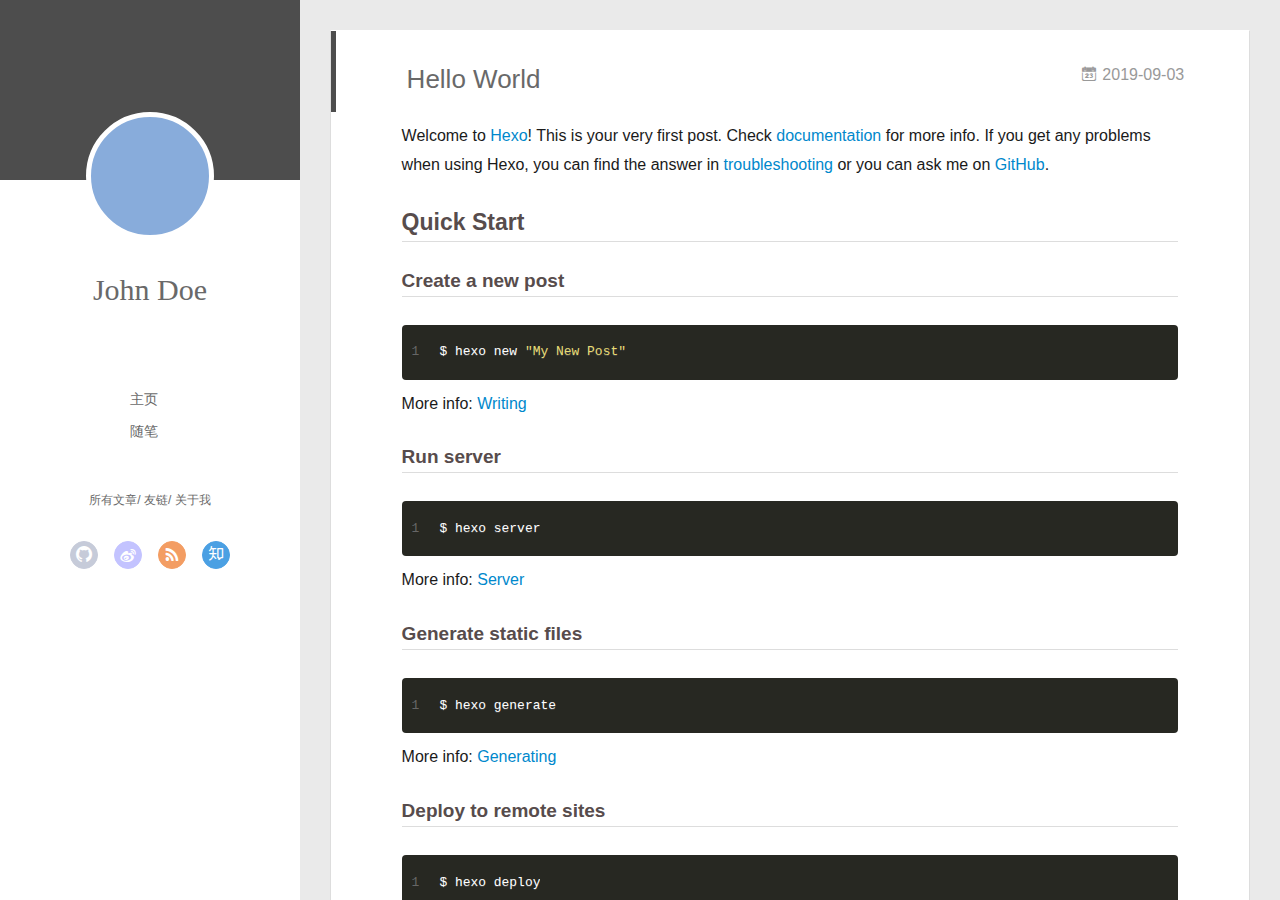
==== index.html @ 41719c3a "Site updated: 2019-09-03 22:20:01" ====
<!DOCTYPE html>
<html>
<head><meta name="generator" content="Hexo 3.9.0">
  <meta charset="utf-8">
  
  <meta name="renderer" content="webkit">
  <meta http-equiv="X-UA-Compatible" content="IE=edge">
  <link rel="dns-prefetch" href="http://yoursite.com">
  <title>Hexo</title>
  <meta name="viewport" content="width=device-width, initial-scale=1, maximum-scale=1">
  <meta property="og:type" content="website">
<meta property="og:title" content="Hexo">
<meta property="og:url" content="http://yoursite.com/index.html">
<meta property="og:site_name" content="Hexo">
<meta property="og:locale" content="en">
<meta name="twitter:card" content="summary">
<meta name="twitter:title" content="Hexo">
  
    <link rel="alternative" href="/atom.xml" title="Hexo" type="application/atom+xml">
  
  
    <link rel="icon" href="/favicon.png">
  
  <link rel="stylesheet" type="text/css" href="/./main.0cf68a.css">
  <style type="text/css">
  
    #container.show {
      background: linear-gradient(200deg,#a0cfe4,#e8c37e);
    }
  </style>
  

  

</head>
</html>
<body>
  <div id="container" q-class="show:isCtnShow">
    <canvas id="anm-canvas" class="anm-canvas"></canvas>
    <div class="left-col" q-class="show:isShow">
      
<div class="overlay" style="background: #4d4d4d"></div>
<div class="intrude-less">
	<header id="header" class="inner">
		<a href="/" class="profilepic">
			<img src="" class="js-avatar">
		</a>
		<hgroup>
		  <h1 class="header-author"><a href="/">John Doe</a></h1>
		</hgroup>
		

		<nav class="header-menu">
			<ul>
			
				<li><a href="/">主页</a></li>
	        
				<li><a href="/tags/随笔/">随笔</a></li>
	        
			</ul>
		</nav>
		<nav class="header-smart-menu">
    		
    			
    			<a q-on="click: openSlider(e, 'innerArchive')" href="javascript:void(0)">所有文章</a>
    			
            
    			
    			<a q-on="click: openSlider(e, 'friends')" href="javascript:void(0)">友链</a>
    			
            
    			
    			<a q-on="click: openSlider(e, 'aboutme')" href="javascript:void(0)">关于我</a>
    			
            
		</nav>
		<nav class="header-nav">
			<div class="social">
				
					<a class="github" target="_blank" href="#" title="github"><i class="icon-github"></i></a>
		        
					<a class="weibo" target="_blank" href="#" title="weibo"><i class="icon-weibo"></i></a>
		        
					<a class="rss" target="_blank" href="#" title="rss"><i class="icon-rss"></i></a>
		        
					<a class="zhihu" target="_blank" href="#" title="zhihu"><i class="icon-zhihu"></i></a>
		        
			</div>
		</nav>
	</header>		
</div>

    </div>
    <div class="mid-col" q-class="show:isShow,hide:isShow|isFalse">
      
<nav id="mobile-nav">
  	<div class="overlay js-overlay" style="background: #4d4d4d"></div>
	<div class="btnctn js-mobile-btnctn">
  		<div class="slider-trigger list" q-on="click: openSlider(e)"><i class="icon icon-sort"></i></div>
	</div>
	<div class="intrude-less">
		<header id="header" class="inner">
			<div class="profilepic">
				<img src="" class="js-avatar">
			</div>
			<hgroup>
			  <h1 class="header-author js-header-author">John Doe</h1>
			</hgroup>
			
			
			
				
			
				
			
			
			
			<nav class="header-nav">
				<div class="social">
					
						<a class="github" target="_blank" href="#" title="github"><i class="icon-github"></i></a>
			        
						<a class="weibo" target="_blank" href="#" title="weibo"><i class="icon-weibo"></i></a>
			        
						<a class="rss" target="_blank" href="#" title="rss"><i class="icon-rss"></i></a>
			        
						<a class="zhihu" target="_blank" href="#" title="zhihu"><i class="icon-zhihu"></i></a>
			        
				</div>
			</nav>

			<nav class="header-menu js-header-menu">
				<ul style="width: 50%">
				
				
					<li style="width: 50%"><a href="/">主页</a></li>
		        
					<li style="width: 50%"><a href="/tags/随笔/">随笔</a></li>
		        
				</ul>
			</nav>
		</header>				
	</div>
	<div class="mobile-mask" style="display:none" q-show="isShow"></div>
</nav>

      <div id="wrapper" class="body-wrap">
        <div class="menu-l">
          <div class="canvas-wrap">
            <canvas data-colors="#eaeaea" data-sectionHeight="100" data-contentId="js-content" id="myCanvas1" class="anm-canvas"></canvas>
          </div>
          <div id="js-content" class="content-ll">
            
  
    <article id="post-hello-world" class="article article-type-post  article-index" itemscope itemprop="blogPost">
  <div class="article-inner">
    
      <header class="article-header">
        
  
    <h1 itemprop="name">
      <a class="article-title" href="/2019/09/03/hello-world/">Hello World</a>
    </h1>
  

        
        <a href="/2019/09/03/hello-world/" class="archive-article-date">
  	<time datetime="2019-09-03T13:22:14.539Z" itemprop="datePublished"><i class="icon-calendar icon"></i>2019-09-03</time>
</a>
        
      </header>
    
    <div class="article-entry" itemprop="articleBody">
      
        <p>Welcome to <a href="https://hexo.io/" target="_blank" rel="noopener">Hexo</a>! This is your very first post. Check <a href="https://hexo.io/docs/" target="_blank" rel="noopener">documentation</a> for more info. If you get any problems when using Hexo, you can find the answer in <a href="https://hexo.io/docs/troubleshooting.html" target="_blank" rel="noopener">troubleshooting</a> or you can ask me on <a href="https://github.com/hexojs/hexo/issues" target="_blank" rel="noopener">GitHub</a>.</p>
<h2 id="Quick-Start"><a href="#Quick-Start" class="headerlink" title="Quick Start"></a>Quick Start</h2><h3 id="Create-a-new-post"><a href="#Create-a-new-post" class="headerlink" title="Create a new post"></a>Create a new post</h3><figure class="highlight bash"><table><tr><td class="gutter"><pre><span class="line">1</span><br></pre></td><td class="code"><pre><span class="line">$ hexo new <span class="string">"My New Post"</span></span><br></pre></td></tr></table></figure>

<p>More info: <a href="https://hexo.io/docs/writing.html" target="_blank" rel="noopener">Writing</a></p>
<h3 id="Run-server"><a href="#Run-server" class="headerlink" title="Run server"></a>Run server</h3><figure class="highlight bash"><table><tr><td class="gutter"><pre><span class="line">1</span><br></pre></td><td class="code"><pre><span class="line">$ hexo server</span><br></pre></td></tr></table></figure>

<p>More info: <a href="https://hexo.io/docs/server.html" target="_blank" rel="noopener">Server</a></p>
<h3 id="Generate-static-files"><a href="#Generate-static-files" class="headerlink" title="Generate static files"></a>Generate static files</h3><figure class="highlight bash"><table><tr><td class="gutter"><pre><span class="line">1</span><br></pre></td><td class="code"><pre><span class="line">$ hexo generate</span><br></pre></td></tr></table></figure>

<p>More info: <a href="https://hexo.io/docs/generating.html" target="_blank" rel="noopener">Generating</a></p>
<h3 id="Deploy-to-remote-sites"><a href="#Deploy-to-remote-sites" class="headerlink" title="Deploy to remote sites"></a>Deploy to remote sites</h3><figure class="highlight bash"><table><tr><td class="gutter"><pre><span class="line">1</span><br></pre></td><td class="code"><pre><span class="line">$ hexo deploy</span><br></pre></td></tr></table></figure>

<p>More info: <a href="https://hexo.io/docs/deployment.html" target="_blank" rel="noopener">Deployment</a></p>

      

      
    </div>
    <div class="article-info article-info-index">
      
      
      

      
        <p class="article-more-link">
          <a class="article-more-a" href="/2019/09/03/hello-world/">展开全文 >></a>
        </p>
      

      
      <div class="clearfix"></div>
    </div>
  </div>
</article>

<aside class="wrap-side-operation">
    <div class="mod-side-operation">
        
        <div class="jump-container" id="js-jump-container" style="display:none;">
            <a href="javascript:void(0)" class="mod-side-operation__jump-to-top">
                <i class="icon-font icon-back"></i>
            </a>
            <div id="js-jump-plan-container" class="jump-plan-container" style="top: -11px;">
                <i class="icon-font icon-plane jump-plane"></i>
            </div>
        </div>
        
        
    </div>
</aside>




  
  


          </div>
        </div>
      </div>
      <footer id="footer">
  <div class="outer">
    <div id="footer-info">
    	<div class="footer-left">
    		&copy; 2019 John Doe
    	</div>
      	<div class="footer-right">
      		<a href="http://hexo.io/" target="_blank">Hexo</a>  Theme <a href="https://github.com/litten/hexo-theme-yilia" target="_blank">Yilia</a> by Litten
      	</div>
    </div>
  </div>
</footer>
    </div>
    <script>
	var yiliaConfig = {
		mathjax: false,
		isHome: true,
		isPost: false,
		isArchive: false,
		isTag: false,
		isCategory: false,
		open_in_new: false,
		toc_hide_index: true,
		root: "/",
		innerArchive: true,
		showTags: false
	}
</script>

<script>!function(t){function n(e){if(r[e])return r[e].exports;var i=r[e]={exports:{},id:e,loaded:!1};return t[e].call(i.exports,i,i.exports,n),i.loaded=!0,i.exports}var r={};n.m=t,n.c=r,n.p="./",n(0)}([function(t,n,r){r(195),t.exports=r(191)},function(t,n,r){var e=r(3),i=r(52),o=r(27),u=r(28),c=r(53),f="prototype",a=function(t,n,r){var s,l,h,v,p=t&a.F,d=t&a.G,y=t&a.S,g=t&a.P,b=t&a.B,m=d?e:y?e[n]||(e[n]={}):(e[n]||{})[f],x=d?i:i[n]||(i[n]={}),w=x[f]||(x[f]={});d&&(r=n);for(s in r)l=!p&&m&&void 0!==m[s],h=(l?m:r)[s],v=b&&l?c(h,e):g&&"function"==typeof h?c(Function.call,h):h,m&&u(m,s,h,t&a.U),x[s]!=h&&o(x,s,v),g&&w[s]!=h&&(w[s]=h)};e.core=i,a.F=1,a.G=2,a.S=4,a.P=8,a.B=16,a.W=32,a.U=64,a.R=128,t.exports=a},function(t,n,r){var e=r(6);t.exports=function(t){if(!e(t))throw TypeError(t+" is not an object!");return t}},function(t,n){var r=t.exports="undefined"!=typeof window&&window.Math==Math?window:"undefined"!=typeof self&&self.Math==Math?self:Function("return this")();"number"==typeof __g&&(__g=r)},function(t,n){t.exports=function(t){try{return!!t()}catch(t){return!0}}},function(t,n){var r=t.exports="undefined"!=typeof window&&window.Math==Math?window:"undefined"!=typeof self&&self.Math==Math?self:Function("return this")();"number"==typeof __g&&(__g=r)},function(t,n){t.exports=function(t){return"object"==typeof t?null!==t:"function"==typeof t}},function(t,n,r){var e=r(126)("wks"),i=r(76),o=r(3).Symbol,u="function"==typeof o;(t.exports=function(t){return e[t]||(e[t]=u&&o[t]||(u?o:i)("Symbol."+t))}).store=e},function(t,n){var r={}.hasOwnProperty;t.exports=function(t,n){return r.call(t,n)}},function(t,n,r){var e=r(94),i=r(33);t.exports=function(t){return e(i(t))}},function(t,n,r){t.exports=!r(4)(function(){return 7!=Object.defineProperty({},"a",{get:function(){return 7}}).a})},function(t,n,r){var e=r(2),i=r(167),o=r(50),u=Object.defineProperty;n.f=r(10)?Object.defineProperty:function(t,n,r){if(e(t),n=o(n,!0),e(r),i)try{return u(t,n,r)}catch(t){}if("get"in r||"set"in r)throw TypeError("Accessors not supported!");return"value"in r&&(t[n]=r.value),t}},function(t,n,r){t.exports=!r(18)(function(){return 7!=Object.defineProperty({},"a",{get:function(){return 7}}).a})},function(t,n,r){var e=r(14),i=r(22);t.exports=r(12)?function(t,n,r){return e.f(t,n,i(1,r))}:function(t,n,r){return t[n]=r,t}},function(t,n,r){var e=r(20),i=r(58),o=r(42),u=Object.defineProperty;n.f=r(12)?Object.defineProperty:function(t,n,r){if(e(t),n=o(n,!0),e(r),i)try{return u(t,n,r)}catch(t){}if("get"in r||"set"in r)throw TypeError("Accessors not supported!");return"value"in r&&(t[n]=r.value),t}},function(t,n,r){var e=r(40)("wks"),i=r(23),o=r(5).Symbol,u="function"==typeof o;(t.exports=function(t){return e[t]||(e[t]=u&&o[t]||(u?o:i)("Symbol."+t))}).store=e},function(t,n,r){var e=r(67),i=Math.min;t.exports=function(t){return t>0?i(e(t),9007199254740991):0}},function(t,n,r){var e=r(46);t.exports=function(t){return Object(e(t))}},function(t,n){t.exports=function(t){try{return!!t()}catch(t){return!0}}},function(t,n,r){var e=r(63),i=r(34);t.exports=Object.keys||function(t){return e(t,i)}},function(t,n,r){var e=r(21);t.exports=function(t){if(!e(t))throw TypeError(t+" is not an object!");return t}},function(t,n){t.exports=function(t){return"object"==typeof t?null!==t:"function"==typeof t}},function(t,n){t.exports=function(t,n){return{enumerable:!(1&t),configurable:!(2&t),writable:!(4&t),value:n}}},function(t,n){var r=0,e=Math.random();t.exports=function(t){return"Symbol(".concat(void 0===t?"":t,")_",(++r+e).toString(36))}},function(t,n){var r={}.hasOwnProperty;t.exports=function(t,n){return r.call(t,n)}},function(t,n){var r=t.exports={version:"2.4.0"};"number"==typeof __e&&(__e=r)},function(t,n){t.exports=function(t){if("function"!=typeof t)throw TypeError(t+" is not a function!");return t}},function(t,n,r){var e=r(11),i=r(66);t.exports=r(10)?function(t,n,r){return e.f(t,n,i(1,r))}:function(t,n,r){return t[n]=r,t}},function(t,n,r){var e=r(3),i=r(27),o=r(24),u=r(76)("src"),c="toString",f=Function[c],a=(""+f).split(c);r(52).inspectSource=function(t){return f.call(t)},(t.exports=function(t,n,r,c){var f="function"==typeof r;f&&(o(r,"name")||i(r,"name",n)),t[n]!==r&&(f&&(o(r,u)||i(r,u,t[n]?""+t[n]:a.join(String(n)))),t===e?t[n]=r:c?t[n]?t[n]=r:i(t,n,r):(delete t[n],i(t,n,r)))})(Function.prototype,c,function(){return"function"==typeof this&&this[u]||f.call(this)})},function(t,n,r){var e=r(1),i=r(4),o=r(46),u=function(t,n,r,e){var i=String(o(t)),u="<"+n;return""!==r&&(u+=" "+r+'="'+String(e).replace(/"/g,"&quot;")+'"'),u+">"+i+"</"+n+">"};t.exports=function(t,n){var r={};r[t]=n(u),e(e.P+e.F*i(function(){var n=""[t]('"');return n!==n.toLowerCase()||n.split('"').length>3}),"String",r)}},function(t,n,r){var e=r(115),i=r(46);t.exports=function(t){return e(i(t))}},function(t,n,r){var e=r(116),i=r(66),o=r(30),u=r(50),c=r(24),f=r(167),a=Object.getOwnPropertyDescriptor;n.f=r(10)?a:function(t,n){if(t=o(t),n=u(n,!0),f)try{return a(t,n)}catch(t){}if(c(t,n))return i(!e.f.call(t,n),t[n])}},function(t,n,r){var e=r(24),i=r(17),o=r(145)("IE_PROTO"),u=Object.prototype;t.exports=Object.getPrototypeOf||function(t){return t=i(t),e(t,o)?t[o]:"function"==typeof t.constructor&&t instanceof t.constructor?t.constructor.prototype:t instanceof Object?u:null}},function(t,n){t.exports=function(t){if(void 0==t)throw TypeError("Can't call method on  "+t);return t}},function(t,n){t.exports="constructor,hasOwnProperty,isPrototypeOf,propertyIsEnumerable,toLocaleString,toString,valueOf".split(",")},function(t,n){t.exports={}},function(t,n){t.exports=!0},function(t,n){n.f={}.propertyIsEnumerable},function(t,n,r){var e=r(14).f,i=r(8),o=r(15)("toStringTag");t.exports=function(t,n,r){t&&!i(t=r?t:t.prototype,o)&&e(t,o,{configurable:!0,value:n})}},function(t,n,r){var e=r(40)("keys"),i=r(23);t.exports=function(t){return e[t]||(e[t]=i(t))}},function(t,n,r){var e=r(5),i="__core-js_shared__",o=e[i]||(e[i]={});t.exports=function(t){return o[t]||(o[t]={})}},function(t,n){var r=Math.ceil,e=Math.floor;t.exports=function(t){return isNaN(t=+t)?0:(t>0?e:r)(t)}},function(t,n,r){var e=r(21);t.exports=function(t,n){if(!e(t))return t;var r,i;if(n&&"function"==typeof(r=t.toString)&&!e(i=r.call(t)))return i;if("function"==typeof(r=t.valueOf)&&!e(i=r.call(t)))return i;if(!n&&"function"==typeof(r=t.toString)&&!e(i=r.call(t)))return i;throw TypeError("Can't convert object to primitive value")}},function(t,n,r){var e=r(5),i=r(25),o=r(36),u=r(44),c=r(14).f;t.exports=function(t){var n=i.Symbol||(i.Symbol=o?{}:e.Symbol||{});"_"==t.charAt(0)||t in n||c(n,t,{value:u.f(t)})}},function(t,n,r){n.f=r(15)},function(t,n){var r={}.toString;t.exports=function(t){return r.call(t).slice(8,-1)}},function(t,n){t.exports=function(t){if(void 0==t)throw TypeError("Can't call method on  "+t);return t}},function(t,n,r){var e=r(4);t.exports=function(t,n){return!!t&&e(function(){n?t.call(null,function(){},1):t.call(null)})}},function(t,n,r){var e=r(53),i=r(115),o=r(17),u=r(16),c=r(203);t.exports=function(t,n){var r=1==t,f=2==t,a=3==t,s=4==t,l=6==t,h=5==t||l,v=n||c;return function(n,c,p){for(var d,y,g=o(n),b=i(g),m=e(c,p,3),x=u(b.length),w=0,S=r?v(n,x):f?v(n,0):void 0;x>w;w++)if((h||w in b)&&(d=b[w],y=m(d,w,g),t))if(r)S[w]=y;else if(y)switch(t){case 3:return!0;case 5:return d;case 6:return w;case 2:S.push(d)}else if(s)return!1;return l?-1:a||s?s:S}}},function(t,n,r){var e=r(1),i=r(52),o=r(4);t.exports=function(t,n){var r=(i.Object||{})[t]||Object[t],u={};u[t]=n(r),e(e.S+e.F*o(function(){r(1)}),"Object",u)}},function(t,n,r){var e=r(6);t.exports=function(t,n){if(!e(t))return t;var r,i;if(n&&"function"==typeof(r=t.toString)&&!e(i=r.call(t)))return i;if("function"==typeof(r=t.valueOf)&&!e(i=r.call(t)))return i;if(!n&&"function"==typeof(r=t.toString)&&!e(i=r.call(t)))return i;throw TypeError("Can't convert object to primitive value")}},function(t,n,r){var e=r(5),i=r(25),o=r(91),u=r(13),c="prototype",f=function(t,n,r){var a,s,l,h=t&f.F,v=t&f.G,p=t&f.S,d=t&f.P,y=t&f.B,g=t&f.W,b=v?i:i[n]||(i[n]={}),m=b[c],x=v?e:p?e[n]:(e[n]||{})[c];v&&(r=n);for(a in r)(s=!h&&x&&void 0!==x[a])&&a in b||(l=s?x[a]:r[a],b[a]=v&&"function"!=typeof x[a]?r[a]:y&&s?o(l,e):g&&x[a]==l?function(t){var n=function(n,r,e){if(this instanceof t){switch(arguments.length){case 0:return new t;case 1:return new t(n);case 2:return new t(n,r)}return new t(n,r,e)}return t.apply(this,arguments)};return n[c]=t[c],n}(l):d&&"function"==typeof l?o(Function.call,l):l,d&&((b.virtual||(b.virtual={}))[a]=l,t&f.R&&m&&!m[a]&&u(m,a,l)))};f.F=1,f.G=2,f.S=4,f.P=8,f.B=16,f.W=32,f.U=64,f.R=128,t.exports=f},function(t,n){var r=t.exports={version:"2.4.0"};"number"==typeof __e&&(__e=r)},function(t,n,r){var e=r(26);t.exports=function(t,n,r){if(e(t),void 0===n)return t;switch(r){case 1:return function(r){return t.call(n,r)};case 2:return function(r,e){return t.call(n,r,e)};case 3:return function(r,e,i){return t.call(n,r,e,i)}}return function(){return t.apply(n,arguments)}}},function(t,n,r){var e=r(183),i=r(1),o=r(126)("metadata"),u=o.store||(o.store=new(r(186))),c=function(t,n,r){var i=u.get(t);if(!i){if(!r)return;u.set(t,i=new e)}var o=i.get(n);if(!o){if(!r)return;i.set(n,o=new e)}return o},f=function(t,n,r){var e=c(n,r,!1);return void 0!==e&&e.has(t)},a=function(t,n,r){var e=c(n,r,!1);return void 0===e?void 0:e.get(t)},s=function(t,n,r,e){c(r,e,!0).set(t,n)},l=function(t,n){var r=c(t,n,!1),e=[];return r&&r.forEach(function(t,n){e.push(n)}),e},h=function(t){return void 0===t||"symbol"==typeof t?t:String(t)},v=function(t){i(i.S,"Reflect",t)};t.exports={store:u,map:c,has:f,get:a,set:s,keys:l,key:h,exp:v}},function(t,n,r){"use strict";if(r(10)){var e=r(69),i=r(3),o=r(4),u=r(1),c=r(127),f=r(152),a=r(53),s=r(68),l=r(66),h=r(27),v=r(73),p=r(67),d=r(16),y=r(75),g=r(50),b=r(24),m=r(180),x=r(114),w=r(6),S=r(17),_=r(137),O=r(70),E=r(32),P=r(71).f,j=r(154),F=r(76),M=r(7),A=r(48),N=r(117),T=r(146),I=r(155),k=r(80),L=r(123),R=r(74),C=r(130),D=r(160),U=r(11),W=r(31),G=U.f,B=W.f,V=i.RangeError,z=i.TypeError,q=i.Uint8Array,K="ArrayBuffer",J="Shared"+K,Y="BYTES_PER_ELEMENT",H="prototype",$=Array[H],X=f.ArrayBuffer,Q=f.DataView,Z=A(0),tt=A(2),nt=A(3),rt=A(4),et=A(5),it=A(6),ot=N(!0),ut=N(!1),ct=I.values,ft=I.keys,at=I.entries,st=$.lastIndexOf,lt=$.reduce,ht=$.reduceRight,vt=$.join,pt=$.sort,dt=$.slice,yt=$.toString,gt=$.toLocaleString,bt=M("iterator"),mt=M("toStringTag"),xt=F("typed_constructor"),wt=F("def_constructor"),St=c.CONSTR,_t=c.TYPED,Ot=c.VIEW,Et="Wrong length!",Pt=A(1,function(t,n){return Tt(T(t,t[wt]),n)}),jt=o(function(){return 1===new q(new Uint16Array([1]).buffer)[0]}),Ft=!!q&&!!q[H].set&&o(function(){new q(1).set({})}),Mt=function(t,n){if(void 0===t)throw z(Et);var r=+t,e=d(t);if(n&&!m(r,e))throw V(Et);return e},At=function(t,n){var r=p(t);if(r<0||r%n)throw V("Wrong offset!");return r},Nt=function(t){if(w(t)&&_t in t)return t;throw z(t+" is not a typed array!")},Tt=function(t,n){if(!(w(t)&&xt in t))throw z("It is not a typed array constructor!");return new t(n)},It=function(t,n){return kt(T(t,t[wt]),n)},kt=function(t,n){for(var r=0,e=n.length,i=Tt(t,e);e>r;)i[r]=n[r++];return i},Lt=function(t,n,r){G(t,n,{get:function(){return this._d[r]}})},Rt=function(t){var n,r,e,i,o,u,c=S(t),f=arguments.length,s=f>1?arguments[1]:void 0,l=void 0!==s,h=j(c);if(void 0!=h&&!_(h)){for(u=h.call(c),e=[],n=0;!(o=u.next()).done;n++)e.push(o.value);c=e}for(l&&f>2&&(s=a(s,arguments[2],2)),n=0,r=d(c.length),i=Tt(this,r);r>n;n++)i[n]=l?s(c[n],n):c[n];return i},Ct=function(){for(var t=0,n=arguments.length,r=Tt(this,n);n>t;)r[t]=arguments[t++];return r},Dt=!!q&&o(function(){gt.call(new q(1))}),Ut=function(){return gt.apply(Dt?dt.call(Nt(this)):Nt(this),arguments)},Wt={copyWithin:function(t,n){return D.call(Nt(this),t,n,arguments.length>2?arguments[2]:void 0)},every:function(t){return rt(Nt(this),t,arguments.length>1?arguments[1]:void 0)},fill:function(t){return C.apply(Nt(this),arguments)},filter:function(t){return It(this,tt(Nt(this),t,arguments.length>1?arguments[1]:void 0))},find:function(t){return et(Nt(this),t,arguments.length>1?arguments[1]:void 0)},findIndex:function(t){return it(Nt(this),t,arguments.length>1?arguments[1]:void 0)},forEach:function(t){Z(Nt(this),t,arguments.length>1?arguments[1]:void 0)},indexOf:function(t){return ut(Nt(this),t,arguments.length>1?arguments[1]:void 0)},includes:function(t){return ot(Nt(this),t,arguments.length>1?arguments[1]:void 0)},join:function(t){return vt.apply(Nt(this),arguments)},lastIndexOf:function(t){return st.apply(Nt(this),arguments)},map:function(t){return Pt(Nt(this),t,arguments.length>1?arguments[1]:void 0)},reduce:function(t){return lt.apply(Nt(this),arguments)},reduceRight:function(t){return ht.apply(Nt(this),arguments)},reverse:function(){for(var t,n=this,r=Nt(n).length,e=Math.floor(r/2),i=0;i<e;)t=n[i],n[i++]=n[--r],n[r]=t;return n},some:function(t){return nt(Nt(this),t,arguments.length>1?arguments[1]:void 0)},sort:function(t){return pt.call(Nt(this),t)},subarray:function(t,n){var r=Nt(this),e=r.length,i=y(t,e);return new(T(r,r[wt]))(r.buffer,r.byteOffset+i*r.BYTES_PER_ELEMENT,d((void 0===n?e:y(n,e))-i))}},Gt=function(t,n){return It(this,dt.call(Nt(this),t,n))},Bt=function(t){Nt(this);var n=At(arguments[1],1),r=this.length,e=S(t),i=d(e.length),o=0;if(i+n>r)throw V(Et);for(;o<i;)this[n+o]=e[o++]},Vt={entries:function(){return at.call(Nt(this))},keys:function(){return ft.call(Nt(this))},values:function(){return ct.call(Nt(this))}},zt=function(t,n){return w(t)&&t[_t]&&"symbol"!=typeof n&&n in t&&String(+n)==String(n)},qt=function(t,n){return zt(t,n=g(n,!0))?l(2,t[n]):B(t,n)},Kt=function(t,n,r){return!(zt(t,n=g(n,!0))&&w(r)&&b(r,"value"))||b(r,"get")||b(r,"set")||r.configurable||b(r,"writable")&&!r.writable||b(r,"enumerable")&&!r.enumerable?G(t,n,r):(t[n]=r.value,t)};St||(W.f=qt,U.f=Kt),u(u.S+u.F*!St,"Object",{getOwnPropertyDescriptor:qt,defineProperty:Kt}),o(function(){yt.call({})})&&(yt=gt=function(){return vt.call(this)});var Jt=v({},Wt);v(Jt,Vt),h(Jt,bt,Vt.values),v(Jt,{slice:Gt,set:Bt,constructor:function(){},toString:yt,toLocaleString:Ut}),Lt(Jt,"buffer","b"),Lt(Jt,"byteOffset","o"),Lt(Jt,"byteLength","l"),Lt(Jt,"length","e"),G(Jt,mt,{get:function(){return this[_t]}}),t.exports=function(t,n,r,f){f=!!f;var a=t+(f?"Clamped":"")+"Array",l="Uint8Array"!=a,v="get"+t,p="set"+t,y=i[a],g=y||{},b=y&&E(y),m=!y||!c.ABV,S={},_=y&&y[H],j=function(t,r){var e=t._d;return e.v[v](r*n+e.o,jt)},F=function(t,r,e){var i=t._d;f&&(e=(e=Math.round(e))<0?0:e>255?255:255&e),i.v[p](r*n+i.o,e,jt)},M=function(t,n){G(t,n,{get:function(){return j(this,n)},set:function(t){return F(this,n,t)},enumerable:!0})};m?(y=r(function(t,r,e,i){s(t,y,a,"_d");var o,u,c,f,l=0,v=0;if(w(r)){if(!(r instanceof X||(f=x(r))==K||f==J))return _t in r?kt(y,r):Rt.call(y,r);o=r,v=At(e,n);var p=r.byteLength;if(void 0===i){if(p%n)throw V(Et);if((u=p-v)<0)throw V(Et)}else if((u=d(i)*n)+v>p)throw V(Et);c=u/n}else c=Mt(r,!0),u=c*n,o=new X(u);for(h(t,"_d",{b:o,o:v,l:u,e:c,v:new Q(o)});l<c;)M(t,l++)}),_=y[H]=O(Jt),h(_,"constructor",y)):L(function(t){new y(null),new y(t)},!0)||(y=r(function(t,r,e,i){s(t,y,a);var o;return w(r)?r instanceof X||(o=x(r))==K||o==J?void 0!==i?new g(r,At(e,n),i):void 0!==e?new g(r,At(e,n)):new g(r):_t in r?kt(y,r):Rt.call(y,r):new g(Mt(r,l))}),Z(b!==Function.prototype?P(g).concat(P(b)):P(g),function(t){t in y||h(y,t,g[t])}),y[H]=_,e||(_.constructor=y));var A=_[bt],N=!!A&&("values"==A.name||void 0==A.name),T=Vt.values;h(y,xt,!0),h(_,_t,a),h(_,Ot,!0),h(_,wt,y),(f?new y(1)[mt]==a:mt in _)||G(_,mt,{get:function(){return a}}),S[a]=y,u(u.G+u.W+u.F*(y!=g),S),u(u.S,a,{BYTES_PER_ELEMENT:n,from:Rt,of:Ct}),Y in _||h(_,Y,n),u(u.P,a,Wt),R(a),u(u.P+u.F*Ft,a,{set:Bt}),u(u.P+u.F*!N,a,Vt),u(u.P+u.F*(_.toString!=yt),a,{toString:yt}),u(u.P+u.F*o(function(){new y(1).slice()}),a,{slice:Gt}),u(u.P+u.F*(o(function(){return[1,2].toLocaleString()!=new y([1,2]).toLocaleString()})||!o(function(){_.toLocaleString.call([1,2])})),a,{toLocaleString:Ut}),k[a]=N?A:T,e||N||h(_,bt,T)}}else t.exports=function(){}},function(t,n){var r={}.toString;t.exports=function(t){return r.call(t).slice(8,-1)}},function(t,n,r){var e=r(21),i=r(5).document,o=e(i)&&e(i.createElement);t.exports=function(t){return o?i.createElement(t):{}}},function(t,n,r){t.exports=!r(12)&&!r(18)(function(){return 7!=Object.defineProperty(r(57)("div"),"a",{get:function(){return 7}}).a})},function(t,n,r){"use strict";var e=r(36),i=r(51),o=r(64),u=r(13),c=r(8),f=r(35),a=r(96),s=r(38),l=r(103),h=r(15)("iterator"),v=!([].keys&&"next"in[].keys()),p="keys",d="values",y=function(){return this};t.exports=function(t,n,r,g,b,m,x){a(r,n,g);var w,S,_,O=function(t){if(!v&&t in F)return F[t];switch(t){case p:case d:return function(){return new r(this,t)}}return function(){return new r(this,t)}},E=n+" Iterator",P=b==d,j=!1,F=t.prototype,M=F[h]||F["@@iterator"]||b&&F[b],A=M||O(b),N=b?P?O("entries"):A:void 0,T="Array"==n?F.entries||M:M;if(T&&(_=l(T.call(new t)))!==Object.prototype&&(s(_,E,!0),e||c(_,h)||u(_,h,y)),P&&M&&M.name!==d&&(j=!0,A=function(){return M.call(this)}),e&&!x||!v&&!j&&F[h]||u(F,h,A),f[n]=A,f[E]=y,b)if(w={values:P?A:O(d),keys:m?A:O(p),entries:N},x)for(S in w)S in F||o(F,S,w[S]);else i(i.P+i.F*(v||j),n,w);return w}},function(t,n,r){var e=r(20),i=r(100),o=r(34),u=r(39)("IE_PROTO"),c=function(){},f="prototype",a=function(){var t,n=r(57)("iframe"),e=o.length;for(n.style.display="none",r(93).appendChild(n),n.src="javascript:",t=n.contentWindow.document,t.open(),t.write("<script>document.F=Object<\/script>"),t.close(),a=t.F;e--;)delete a[f][o[e]];return a()};t.exports=Object.create||function(t,n){var r;return null!==t?(c[f]=e(t),r=new c,c[f]=null,r[u]=t):r=a(),void 0===n?r:i(r,n)}},function(t,n,r){var e=r(63),i=r(34).concat("length","prototype");n.f=Object.getOwnPropertyNames||function(t){return e(t,i)}},function(t,n){n.f=Object.getOwnPropertySymbols},function(t,n,r){var e=r(8),i=r(9),o=r(90)(!1),u=r(39)("IE_PROTO");t.exports=function(t,n){var r,c=i(t),f=0,a=[];for(r in c)r!=u&&e(c,r)&&a.push(r);for(;n.length>f;)e(c,r=n[f++])&&(~o(a,r)||a.push(r));return a}},function(t,n,r){t.exports=r(13)},function(t,n,r){var e=r(76)("meta"),i=r(6),o=r(24),u=r(11).f,c=0,f=Object.isExtensible||function(){return!0},a=!r(4)(function(){return f(Object.preventExtensions({}))}),s=function(t){u(t,e,{value:{i:"O"+ ++c,w:{}}})},l=function(t,n){if(!i(t))return"symbol"==typeof t?t:("string"==typeof t?"S":"P")+t;if(!o(t,e)){if(!f(t))return"F";if(!n)return"E";s(t)}return t[e].i},h=function(t,n){if(!o(t,e)){if(!f(t))return!0;if(!n)return!1;s(t)}return t[e].w},v=function(t){return a&&p.NEED&&f(t)&&!o(t,e)&&s(t),t},p=t.exports={KEY:e,NEED:!1,fastKey:l,getWeak:h,onFreeze:v}},function(t,n){t.exports=function(t,n){return{enumerable:!(1&t),configurable:!(2&t),writable:!(4&t),value:n}}},function(t,n){var r=Math.ceil,e=Math.floor;t.exports=function(t){return isNaN(t=+t)?0:(t>0?e:r)(t)}},function(t,n){t.exports=function(t,n,r,e){if(!(t instanceof n)||void 0!==e&&e in t)throw TypeError(r+": incorrect invocation!");return t}},function(t,n){t.exports=!1},function(t,n,r){var e=r(2),i=r(173),o=r(133),u=r(145)("IE_PROTO"),c=function(){},f="prototype",a=function(){var t,n=r(132)("iframe"),e=o.length;for(n.style.display="none",r(135).appendChild(n),n.src="javascript:",t=n.contentWindow.document,t.open(),t.write("<script>document.F=Object<\/script>"),t.close(),a=t.F;e--;)delete a[f][o[e]];return a()};t.exports=Object.create||function(t,n){var r;return null!==t?(c[f]=e(t),r=new c,c[f]=null,r[u]=t):r=a(),void 0===n?r:i(r,n)}},function(t,n,r){var e=r(175),i=r(133).concat("length","prototype");n.f=Object.getOwnPropertyNames||function(t){return e(t,i)}},function(t,n,r){var e=r(175),i=r(133);t.exports=Object.keys||function(t){return e(t,i)}},function(t,n,r){var e=r(28);t.exports=function(t,n,r){for(var i in n)e(t,i,n[i],r);return t}},function(t,n,r){"use strict";var e=r(3),i=r(11),o=r(10),u=r(7)("species");t.exports=function(t){var n=e[t];o&&n&&!n[u]&&i.f(n,u,{configurable:!0,get:function(){return this}})}},function(t,n,r){var e=r(67),i=Math.max,o=Math.min;t.exports=function(t,n){return t=e(t),t<0?i(t+n,0):o(t,n)}},function(t,n){var r=0,e=Math.random();t.exports=function(t){return"Symbol(".concat(void 0===t?"":t,")_",(++r+e).toString(36))}},function(t,n,r){var e=r(33);t.exports=function(t){return Object(e(t))}},function(t,n,r){var e=r(7)("unscopables"),i=Array.prototype;void 0==i[e]&&r(27)(i,e,{}),t.exports=function(t){i[e][t]=!0}},function(t,n,r){var e=r(53),i=r(169),o=r(137),u=r(2),c=r(16),f=r(154),a={},s={},n=t.exports=function(t,n,r,l,h){var v,p,d,y,g=h?function(){return t}:f(t),b=e(r,l,n?2:1),m=0;if("function"!=typeof g)throw TypeError(t+" is not iterable!");if(o(g)){for(v=c(t.length);v>m;m++)if((y=n?b(u(p=t[m])[0],p[1]):b(t[m]))===a||y===s)return y}else for(d=g.call(t);!(p=d.next()).done;)if((y=i(d,b,p.value,n))===a||y===s)return y};n.BREAK=a,n.RETURN=s},function(t,n){t.exports={}},function(t,n,r){var e=r(11).f,i=r(24),o=r(7)("toStringTag");t.exports=function(t,n,r){t&&!i(t=r?t:t.prototype,o)&&e(t,o,{configurable:!0,value:n})}},function(t,n,r){var e=r(1),i=r(46),o=r(4),u=r(150),c="["+u+"]",f="​",a=RegExp("^"+c+c+"*"),s=RegExp(c+c+"*$"),l=function(t,n,r){var i={},c=o(function(){return!!u[t]()||f[t]()!=f}),a=i[t]=c?n(h):u[t];r&&(i[r]=a),e(e.P+e.F*c,"String",i)},h=l.trim=function(t,n){return t=String(i(t)),1&n&&(t=t.replace(a,"")),2&n&&(t=t.replace(s,"")),t};t.exports=l},function(t,n,r){t.exports={default:r(86),__esModule:!0}},function(t,n,r){t.exports={default:r(87),__esModule:!0}},function(t,n,r){"use strict";function e(t){return t&&t.__esModule?t:{default:t}}n.__esModule=!0;var i=r(84),o=e(i),u=r(83),c=e(u),f="function"==typeof c.default&&"symbol"==typeof o.default?function(t){return typeof t}:function(t){return t&&"function"==typeof c.default&&t.constructor===c.default&&t!==c.default.prototype?"symbol":typeof t};n.default="function"==typeof c.default&&"symbol"===f(o.default)?function(t){return void 0===t?"undefined":f(t)}:function(t){return t&&"function"==typeof c.default&&t.constructor===c.default&&t!==c.default.prototype?"symbol":void 0===t?"undefined":f(t)}},function(t,n,r){r(110),r(108),r(111),r(112),t.exports=r(25).Symbol},function(t,n,r){r(109),r(113),t.exports=r(44).f("iterator")},function(t,n){t.exports=function(t){if("function"!=typeof t)throw TypeError(t+" is not a function!");return t}},function(t,n){t.exports=function(){}},function(t,n,r){var e=r(9),i=r(106),o=r(105);t.exports=function(t){return function(n,r,u){var c,f=e(n),a=i(f.length),s=o(u,a);if(t&&r!=r){for(;a>s;)if((c=f[s++])!=c)return!0}else for(;a>s;s++)if((t||s in f)&&f[s]===r)return t||s||0;return!t&&-1}}},function(t,n,r){var e=r(88);t.exports=function(t,n,r){if(e(t),void 0===n)return t;switch(r){case 1:return function(r){return t.call(n,r)};case 2:return function(r,e){return t.call(n,r,e)};case 3:return function(r,e,i){return t.call(n,r,e,i)}}return function(){return t.apply(n,arguments)}}},function(t,n,r){var e=r(19),i=r(62),o=r(37);t.exports=function(t){var n=e(t),r=i.f;if(r)for(var u,c=r(t),f=o.f,a=0;c.length>a;)f.call(t,u=c[a++])&&n.push(u);return n}},function(t,n,r){t.exports=r(5).document&&document.documentElement},function(t,n,r){var e=r(56);t.exports=Object("z").propertyIsEnumerable(0)?Object:function(t){return"String"==e(t)?t.split(""):Object(t)}},function(t,n,r){var e=r(56);t.exports=Array.isArray||function(t){return"Array"==e(t)}},function(t,n,r){"use strict";var e=r(60),i=r(22),o=r(38),u={};r(13)(u,r(15)("iterator"),function(){return this}),t.exports=function(t,n,r){t.prototype=e(u,{next:i(1,r)}),o(t,n+" Iterator")}},function(t,n){t.exports=function(t,n){return{value:n,done:!!t}}},function(t,n,r){var e=r(19),i=r(9);t.exports=function(t,n){for(var r,o=i(t),u=e(o),c=u.length,f=0;c>f;)if(o[r=u[f++]]===n)return r}},function(t,n,r){var e=r(23)("meta"),i=r(21),o=r(8),u=r(14).f,c=0,f=Object.isExtensible||function(){return!0},a=!r(18)(function(){return f(Object.preventExtensions({}))}),s=function(t){u(t,e,{value:{i:"O"+ ++c,w:{}}})},l=function(t,n){if(!i(t))return"symbol"==typeof t?t:("string"==typeof t?"S":"P")+t;if(!o(t,e)){if(!f(t))return"F";if(!n)return"E";s(t)}return t[e].i},h=function(t,n){if(!o(t,e)){if(!f(t))return!0;if(!n)return!1;s(t)}return t[e].w},v=function(t){return a&&p.NEED&&f(t)&&!o(t,e)&&s(t),t},p=t.exports={KEY:e,NEED:!1,fastKey:l,getWeak:h,onFreeze:v}},function(t,n,r){var e=r(14),i=r(20),o=r(19);t.exports=r(12)?Object.defineProperties:function(t,n){i(t);for(var r,u=o(n),c=u.length,f=0;c>f;)e.f(t,r=u[f++],n[r]);return t}},function(t,n,r){var e=r(37),i=r(22),o=r(9),u=r(42),c=r(8),f=r(58),a=Object.getOwnPropertyDescriptor;n.f=r(12)?a:function(t,n){if(t=o(t),n=u(n,!0),f)try{return a(t,n)}catch(t){}if(c(t,n))return i(!e.f.call(t,n),t[n])}},function(t,n,r){var e=r(9),i=r(61).f,o={}.toString,u="object"==typeof window&&window&&Object.getOwnPropertyNames?Object.getOwnPropertyNames(window):[],c=function(t){try{return i(t)}catch(t){return u.slice()}};t.exports.f=function(t){return u&&"[object Window]"==o.call(t)?c(t):i(e(t))}},function(t,n,r){var e=r(8),i=r(77),o=r(39)("IE_PROTO"),u=Object.prototype;t.exports=Object.getPrototypeOf||function(t){return t=i(t),e(t,o)?t[o]:"function"==typeof t.constructor&&t instanceof t.constructor?t.constructor.prototype:t instanceof Object?u:null}},function(t,n,r){var e=r(41),i=r(33);t.exports=function(t){return function(n,r){var o,u,c=String(i(n)),f=e(r),a=c.length;return f<0||f>=a?t?"":void 0:(o=c.charCodeAt(f),o<55296||o>56319||f+1===a||(u=c.charCodeAt(f+1))<56320||u>57343?t?c.charAt(f):o:t?c.slice(f,f+2):u-56320+(o-55296<<10)+65536)}}},function(t,n,r){var e=r(41),i=Math.max,o=Math.min;t.exports=function(t,n){return t=e(t),t<0?i(t+n,0):o(t,n)}},function(t,n,r){var e=r(41),i=Math.min;t.exports=function(t){return t>0?i(e(t),9007199254740991):0}},function(t,n,r){"use strict";var e=r(89),i=r(97),o=r(35),u=r(9);t.exports=r(59)(Array,"Array",function(t,n){this._t=u(t),this._i=0,this._k=n},function(){var t=this._t,n=this._k,r=this._i++;return!t||r>=t.length?(this._t=void 0,i(1)):"keys"==n?i(0,r):"values"==n?i(0,t[r]):i(0,[r,t[r]])},"values"),o.Arguments=o.Array,e("keys"),e("values"),e("entries")},function(t,n){},function(t,n,r){"use strict";var e=r(104)(!0);r(59)(String,"String",function(t){this._t=String(t),this._i=0},function(){var t,n=this._t,r=this._i;return r>=n.length?{value:void 0,done:!0}:(t=e(n,r),this._i+=t.length,{value:t,done:!1})})},function(t,n,r){"use strict";var e=r(5),i=r(8),o=r(12),u=r(51),c=r(64),f=r(99).KEY,a=r(18),s=r(40),l=r(38),h=r(23),v=r(15),p=r(44),d=r(43),y=r(98),g=r(92),b=r(95),m=r(20),x=r(9),w=r(42),S=r(22),_=r(60),O=r(102),E=r(101),P=r(14),j=r(19),F=E.f,M=P.f,A=O.f,N=e.Symbol,T=e.JSON,I=T&&T.stringify,k="prototype",L=v("_hidden"),R=v("toPrimitive"),C={}.propertyIsEnumerable,D=s("symbol-registry"),U=s("symbols"),W=s("op-symbols"),G=Object[k],B="function"==typeof N,V=e.QObject,z=!V||!V[k]||!V[k].findChild,q=o&&a(function(){return 7!=_(M({},"a",{get:function(){return M(this,"a",{value:7}).a}})).a})?function(t,n,r){var e=F(G,n);e&&delete G[n],M(t,n,r),e&&t!==G&&M(G,n,e)}:M,K=function(t){var n=U[t]=_(N[k]);return n._k=t,n},J=B&&"symbol"==typeof N.iterator?function(t){return"symbol"==typeof t}:function(t){return t instanceof N},Y=function(t,n,r){return t===G&&Y(W,n,r),m(t),n=w(n,!0),m(r),i(U,n)?(r.enumerable?(i(t,L)&&t[L][n]&&(t[L][n]=!1),r=_(r,{enumerable:S(0,!1)})):(i(t,L)||M(t,L,S(1,{})),t[L][n]=!0),q(t,n,r)):M(t,n,r)},H=function(t,n){m(t);for(var r,e=g(n=x(n)),i=0,o=e.length;o>i;)Y(t,r=e[i++],n[r]);return t},$=function(t,n){return void 0===n?_(t):H(_(t),n)},X=function(t){var n=C.call(this,t=w(t,!0));return!(this===G&&i(U,t)&&!i(W,t))&&(!(n||!i(this,t)||!i(U,t)||i(this,L)&&this[L][t])||n)},Q=function(t,n){if(t=x(t),n=w(n,!0),t!==G||!i(U,n)||i(W,n)){var r=F(t,n);return!r||!i(U,n)||i(t,L)&&t[L][n]||(r.enumerable=!0),r}},Z=function(t){for(var n,r=A(x(t)),e=[],o=0;r.length>o;)i(U,n=r[o++])||n==L||n==f||e.push(n);return e},tt=function(t){for(var n,r=t===G,e=A(r?W:x(t)),o=[],u=0;e.length>u;)!i(U,n=e[u++])||r&&!i(G,n)||o.push(U[n]);return o};B||(N=function(){if(this instanceof N)throw TypeError("Symbol is not a constructor!");var t=h(arguments.length>0?arguments[0]:void 0),n=function(r){this===G&&n.call(W,r),i(this,L)&&i(this[L],t)&&(this[L][t]=!1),q(this,t,S(1,r))};return o&&z&&q(G,t,{configurable:!0,set:n}),K(t)},c(N[k],"toString",function(){return this._k}),E.f=Q,P.f=Y,r(61).f=O.f=Z,r(37).f=X,r(62).f=tt,o&&!r(36)&&c(G,"propertyIsEnumerable",X,!0),p.f=function(t){return K(v(t))}),u(u.G+u.W+u.F*!B,{Symbol:N});for(var nt="hasInstance,isConcatSpreadable,iterator,match,replace,search,species,split,toPrimitive,toStringTag,unscopables".split(","),rt=0;nt.length>rt;)v(nt[rt++]);for(var nt=j(v.store),rt=0;nt.length>rt;)d(nt[rt++]);u(u.S+u.F*!B,"Symbol",{for:function(t){return i(D,t+="")?D[t]:D[t]=N(t)},keyFor:function(t){if(J(t))return y(D,t);throw TypeError(t+" is not a symbol!")},useSetter:function(){z=!0},useSimple:function(){z=!1}}),u(u.S+u.F*!B,"Object",{create:$,defineProperty:Y,defineProperties:H,getOwnPropertyDescriptor:Q,getOwnPropertyNames:Z,getOwnPropertySymbols:tt}),T&&u(u.S+u.F*(!B||a(function(){var t=N();return"[null]"!=I([t])||"{}"!=I({a:t})||"{}"!=I(Object(t))})),"JSON",{stringify:function(t){if(void 0!==t&&!J(t)){for(var n,r,e=[t],i=1;arguments.length>i;)e.push(arguments[i++]);return n=e[1],"function"==typeof n&&(r=n),!r&&b(n)||(n=function(t,n){if(r&&(n=r.call(this,t,n)),!J(n))return n}),e[1]=n,I.apply(T,e)}}}),N[k][R]||r(13)(N[k],R,N[k].valueOf),l(N,"Symbol"),l(Math,"Math",!0),l(e.JSON,"JSON",!0)},function(t,n,r){r(43)("asyncIterator")},function(t,n,r){r(43)("observable")},function(t,n,r){r(107);for(var e=r(5),i=r(13),o=r(35),u=r(15)("toStringTag"),c=["NodeList","DOMTokenList","MediaList","StyleSheetList","CSSRuleList"],f=0;f<5;f++){var a=c[f],s=e[a],l=s&&s.prototype;l&&!l[u]&&i(l,u,a),o[a]=o.Array}},function(t,n,r){var e=r(45),i=r(7)("toStringTag"),o="Arguments"==e(function(){return arguments}()),u=function(t,n){try{return t[n]}catch(t){}};t.exports=function(t){var n,r,c;return void 0===t?"Undefined":null===t?"Null":"string"==typeof(r=u(n=Object(t),i))?r:o?e(n):"Object"==(c=e(n))&&"function"==typeof n.callee?"Arguments":c}},function(t,n,r){var e=r(45);t.exports=Object("z").propertyIsEnumerable(0)?Object:function(t){return"String"==e(t)?t.split(""):Object(t)}},function(t,n){n.f={}.propertyIsEnumerable},function(t,n,r){var e=r(30),i=r(16),o=r(75);t.exports=function(t){return function(n,r,u){var c,f=e(n),a=i(f.length),s=o(u,a);if(t&&r!=r){for(;a>s;)if((c=f[s++])!=c)return!0}else for(;a>s;s++)if((t||s in f)&&f[s]===r)return t||s||0;return!t&&-1}}},function(t,n,r){"use strict";var e=r(3),i=r(1),o=r(28),u=r(73),c=r(65),f=r(79),a=r(68),s=r(6),l=r(4),h=r(123),v=r(81),p=r(136);t.exports=function(t,n,r,d,y,g){var b=e[t],m=b,x=y?"set":"add",w=m&&m.prototype,S={},_=function(t){var n=w[t];o(w,t,"delete"==t?function(t){return!(g&&!s(t))&&n.call(this,0===t?0:t)}:"has"==t?function(t){return!(g&&!s(t))&&n.call(this,0===t?0:t)}:"get"==t?function(t){return g&&!s(t)?void 0:n.call(this,0===t?0:t)}:"add"==t?function(t){return n.call(this,0===t?0:t),this}:function(t,r){return n.call(this,0===t?0:t,r),this})};if("function"==typeof m&&(g||w.forEach&&!l(function(){(new m).entries().next()}))){var O=new m,E=O[x](g?{}:-0,1)!=O,P=l(function(){O.has(1)}),j=h(function(t){new m(t)}),F=!g&&l(function(){for(var t=new m,n=5;n--;)t[x](n,n);return!t.has(-0)});j||(m=n(function(n,r){a(n,m,t);var e=p(new b,n,m);return void 0!=r&&f(r,y,e[x],e),e}),m.prototype=w,w.constructor=m),(P||F)&&(_("delete"),_("has"),y&&_("get")),(F||E)&&_(x),g&&w.clear&&delete w.clear}else m=d.getConstructor(n,t,y,x),u(m.prototype,r),c.NEED=!0;return v(m,t),S[t]=m,i(i.G+i.W+i.F*(m!=b),S),g||d.setStrong(m,t,y),m}},function(t,n,r){"use strict";var e=r(27),i=r(28),o=r(4),u=r(46),c=r(7);t.exports=function(t,n,r){var f=c(t),a=r(u,f,""[t]),s=a[0],l=a[1];o(function(){var n={};return n[f]=function(){return 7},7!=""[t](n)})&&(i(String.prototype,t,s),e(RegExp.prototype,f,2==n?function(t,n){return l.call(t,this,n)}:function(t){return l.call(t,this)}))}
},function(t,n,r){"use strict";var e=r(2);t.exports=function(){var t=e(this),n="";return t.global&&(n+="g"),t.ignoreCase&&(n+="i"),t.multiline&&(n+="m"),t.unicode&&(n+="u"),t.sticky&&(n+="y"),n}},function(t,n){t.exports=function(t,n,r){var e=void 0===r;switch(n.length){case 0:return e?t():t.call(r);case 1:return e?t(n[0]):t.call(r,n[0]);case 2:return e?t(n[0],n[1]):t.call(r,n[0],n[1]);case 3:return e?t(n[0],n[1],n[2]):t.call(r,n[0],n[1],n[2]);case 4:return e?t(n[0],n[1],n[2],n[3]):t.call(r,n[0],n[1],n[2],n[3])}return t.apply(r,n)}},function(t,n,r){var e=r(6),i=r(45),o=r(7)("match");t.exports=function(t){var n;return e(t)&&(void 0!==(n=t[o])?!!n:"RegExp"==i(t))}},function(t,n,r){var e=r(7)("iterator"),i=!1;try{var o=[7][e]();o.return=function(){i=!0},Array.from(o,function(){throw 2})}catch(t){}t.exports=function(t,n){if(!n&&!i)return!1;var r=!1;try{var o=[7],u=o[e]();u.next=function(){return{done:r=!0}},o[e]=function(){return u},t(o)}catch(t){}return r}},function(t,n,r){t.exports=r(69)||!r(4)(function(){var t=Math.random();__defineSetter__.call(null,t,function(){}),delete r(3)[t]})},function(t,n){n.f=Object.getOwnPropertySymbols},function(t,n,r){var e=r(3),i="__core-js_shared__",o=e[i]||(e[i]={});t.exports=function(t){return o[t]||(o[t]={})}},function(t,n,r){for(var e,i=r(3),o=r(27),u=r(76),c=u("typed_array"),f=u("view"),a=!(!i.ArrayBuffer||!i.DataView),s=a,l=0,h="Int8Array,Uint8Array,Uint8ClampedArray,Int16Array,Uint16Array,Int32Array,Uint32Array,Float32Array,Float64Array".split(",");l<9;)(e=i[h[l++]])?(o(e.prototype,c,!0),o(e.prototype,f,!0)):s=!1;t.exports={ABV:a,CONSTR:s,TYPED:c,VIEW:f}},function(t,n){"use strict";var r={versions:function(){var t=window.navigator.userAgent;return{trident:t.indexOf("Trident")>-1,presto:t.indexOf("Presto")>-1,webKit:t.indexOf("AppleWebKit")>-1,gecko:t.indexOf("Gecko")>-1&&-1==t.indexOf("KHTML"),mobile:!!t.match(/AppleWebKit.*Mobile.*/),ios:!!t.match(/\(i[^;]+;( U;)? CPU.+Mac OS X/),android:t.indexOf("Android")>-1||t.indexOf("Linux")>-1,iPhone:t.indexOf("iPhone")>-1||t.indexOf("Mac")>-1,iPad:t.indexOf("iPad")>-1,webApp:-1==t.indexOf("Safari"),weixin:-1==t.indexOf("MicroMessenger")}}()};t.exports=r},function(t,n,r){"use strict";var e=r(85),i=function(t){return t&&t.__esModule?t:{default:t}}(e),o=function(){function t(t,n,e){return n||e?String.fromCharCode(n||e):r[t]||t}function n(t){return e[t]}var r={"&quot;":'"',"&lt;":"<","&gt;":">","&amp;":"&","&nbsp;":" "},e={};for(var u in r)e[r[u]]=u;return r["&apos;"]="'",e["'"]="&#39;",{encode:function(t){return t?(""+t).replace(/['<> "&]/g,n).replace(/\r?\n/g,"<br/>").replace(/\s/g,"&nbsp;"):""},decode:function(n){return n?(""+n).replace(/<br\s*\/?>/gi,"\n").replace(/&quot;|&lt;|&gt;|&amp;|&nbsp;|&apos;|&#(\d+);|&#(\d+)/g,t).replace(/\u00a0/g," "):""},encodeBase16:function(t){if(!t)return t;t+="";for(var n=[],r=0,e=t.length;e>r;r++)n.push(t.charCodeAt(r).toString(16).toUpperCase());return n.join("")},encodeBase16forJSON:function(t){if(!t)return t;t=t.replace(/[\u4E00-\u9FBF]/gi,function(t){return escape(t).replace("%u","\\u")});for(var n=[],r=0,e=t.length;e>r;r++)n.push(t.charCodeAt(r).toString(16).toUpperCase());return n.join("")},decodeBase16:function(t){if(!t)return t;t+="";for(var n=[],r=0,e=t.length;e>r;r+=2)n.push(String.fromCharCode("0x"+t.slice(r,r+2)));return n.join("")},encodeObject:function(t){if(t instanceof Array)for(var n=0,r=t.length;r>n;n++)t[n]=o.encodeObject(t[n]);else if("object"==(void 0===t?"undefined":(0,i.default)(t)))for(var e in t)t[e]=o.encodeObject(t[e]);else if("string"==typeof t)return o.encode(t);return t},loadScript:function(t){var n=document.createElement("script");document.getElementsByTagName("body")[0].appendChild(n),n.setAttribute("src",t)},addLoadEvent:function(t){var n=window.onload;"function"!=typeof window.onload?window.onload=t:window.onload=function(){n(),t()}}}}();t.exports=o},function(t,n,r){"use strict";var e=r(17),i=r(75),o=r(16);t.exports=function(t){for(var n=e(this),r=o(n.length),u=arguments.length,c=i(u>1?arguments[1]:void 0,r),f=u>2?arguments[2]:void 0,a=void 0===f?r:i(f,r);a>c;)n[c++]=t;return n}},function(t,n,r){"use strict";var e=r(11),i=r(66);t.exports=function(t,n,r){n in t?e.f(t,n,i(0,r)):t[n]=r}},function(t,n,r){var e=r(6),i=r(3).document,o=e(i)&&e(i.createElement);t.exports=function(t){return o?i.createElement(t):{}}},function(t,n){t.exports="constructor,hasOwnProperty,isPrototypeOf,propertyIsEnumerable,toLocaleString,toString,valueOf".split(",")},function(t,n,r){var e=r(7)("match");t.exports=function(t){var n=/./;try{"/./"[t](n)}catch(r){try{return n[e]=!1,!"/./"[t](n)}catch(t){}}return!0}},function(t,n,r){t.exports=r(3).document&&document.documentElement},function(t,n,r){var e=r(6),i=r(144).set;t.exports=function(t,n,r){var o,u=n.constructor;return u!==r&&"function"==typeof u&&(o=u.prototype)!==r.prototype&&e(o)&&i&&i(t,o),t}},function(t,n,r){var e=r(80),i=r(7)("iterator"),o=Array.prototype;t.exports=function(t){return void 0!==t&&(e.Array===t||o[i]===t)}},function(t,n,r){var e=r(45);t.exports=Array.isArray||function(t){return"Array"==e(t)}},function(t,n,r){"use strict";var e=r(70),i=r(66),o=r(81),u={};r(27)(u,r(7)("iterator"),function(){return this}),t.exports=function(t,n,r){t.prototype=e(u,{next:i(1,r)}),o(t,n+" Iterator")}},function(t,n,r){"use strict";var e=r(69),i=r(1),o=r(28),u=r(27),c=r(24),f=r(80),a=r(139),s=r(81),l=r(32),h=r(7)("iterator"),v=!([].keys&&"next"in[].keys()),p="keys",d="values",y=function(){return this};t.exports=function(t,n,r,g,b,m,x){a(r,n,g);var w,S,_,O=function(t){if(!v&&t in F)return F[t];switch(t){case p:case d:return function(){return new r(this,t)}}return function(){return new r(this,t)}},E=n+" Iterator",P=b==d,j=!1,F=t.prototype,M=F[h]||F["@@iterator"]||b&&F[b],A=M||O(b),N=b?P?O("entries"):A:void 0,T="Array"==n?F.entries||M:M;if(T&&(_=l(T.call(new t)))!==Object.prototype&&(s(_,E,!0),e||c(_,h)||u(_,h,y)),P&&M&&M.name!==d&&(j=!0,A=function(){return M.call(this)}),e&&!x||!v&&!j&&F[h]||u(F,h,A),f[n]=A,f[E]=y,b)if(w={values:P?A:O(d),keys:m?A:O(p),entries:N},x)for(S in w)S in F||o(F,S,w[S]);else i(i.P+i.F*(v||j),n,w);return w}},function(t,n){var r=Math.expm1;t.exports=!r||r(10)>22025.465794806718||r(10)<22025.465794806718||-2e-17!=r(-2e-17)?function(t){return 0==(t=+t)?t:t>-1e-6&&t<1e-6?t+t*t/2:Math.exp(t)-1}:r},function(t,n){t.exports=Math.sign||function(t){return 0==(t=+t)||t!=t?t:t<0?-1:1}},function(t,n,r){var e=r(3),i=r(151).set,o=e.MutationObserver||e.WebKitMutationObserver,u=e.process,c=e.Promise,f="process"==r(45)(u);t.exports=function(){var t,n,r,a=function(){var e,i;for(f&&(e=u.domain)&&e.exit();t;){i=t.fn,t=t.next;try{i()}catch(e){throw t?r():n=void 0,e}}n=void 0,e&&e.enter()};if(f)r=function(){u.nextTick(a)};else if(o){var s=!0,l=document.createTextNode("");new o(a).observe(l,{characterData:!0}),r=function(){l.data=s=!s}}else if(c&&c.resolve){var h=c.resolve();r=function(){h.then(a)}}else r=function(){i.call(e,a)};return function(e){var i={fn:e,next:void 0};n&&(n.next=i),t||(t=i,r()),n=i}}},function(t,n,r){var e=r(6),i=r(2),o=function(t,n){if(i(t),!e(n)&&null!==n)throw TypeError(n+": can't set as prototype!")};t.exports={set:Object.setPrototypeOf||("__proto__"in{}?function(t,n,e){try{e=r(53)(Function.call,r(31).f(Object.prototype,"__proto__").set,2),e(t,[]),n=!(t instanceof Array)}catch(t){n=!0}return function(t,r){return o(t,r),n?t.__proto__=r:e(t,r),t}}({},!1):void 0),check:o}},function(t,n,r){var e=r(126)("keys"),i=r(76);t.exports=function(t){return e[t]||(e[t]=i(t))}},function(t,n,r){var e=r(2),i=r(26),o=r(7)("species");t.exports=function(t,n){var r,u=e(t).constructor;return void 0===u||void 0==(r=e(u)[o])?n:i(r)}},function(t,n,r){var e=r(67),i=r(46);t.exports=function(t){return function(n,r){var o,u,c=String(i(n)),f=e(r),a=c.length;return f<0||f>=a?t?"":void 0:(o=c.charCodeAt(f),o<55296||o>56319||f+1===a||(u=c.charCodeAt(f+1))<56320||u>57343?t?c.charAt(f):o:t?c.slice(f,f+2):u-56320+(o-55296<<10)+65536)}}},function(t,n,r){var e=r(122),i=r(46);t.exports=function(t,n,r){if(e(n))throw TypeError("String#"+r+" doesn't accept regex!");return String(i(t))}},function(t,n,r){"use strict";var e=r(67),i=r(46);t.exports=function(t){var n=String(i(this)),r="",o=e(t);if(o<0||o==1/0)throw RangeError("Count can't be negative");for(;o>0;(o>>>=1)&&(n+=n))1&o&&(r+=n);return r}},function(t,n){t.exports="\t\n\v\f\r   ᠎             　\u2028\u2029\ufeff"},function(t,n,r){var e,i,o,u=r(53),c=r(121),f=r(135),a=r(132),s=r(3),l=s.process,h=s.setImmediate,v=s.clearImmediate,p=s.MessageChannel,d=0,y={},g="onreadystatechange",b=function(){var t=+this;if(y.hasOwnProperty(t)){var n=y[t];delete y[t],n()}},m=function(t){b.call(t.data)};h&&v||(h=function(t){for(var n=[],r=1;arguments.length>r;)n.push(arguments[r++]);return y[++d]=function(){c("function"==typeof t?t:Function(t),n)},e(d),d},v=function(t){delete y[t]},"process"==r(45)(l)?e=function(t){l.nextTick(u(b,t,1))}:p?(i=new p,o=i.port2,i.port1.onmessage=m,e=u(o.postMessage,o,1)):s.addEventListener&&"function"==typeof postMessage&&!s.importScripts?(e=function(t){s.postMessage(t+"","*")},s.addEventListener("message",m,!1)):e=g in a("script")?function(t){f.appendChild(a("script"))[g]=function(){f.removeChild(this),b.call(t)}}:function(t){setTimeout(u(b,t,1),0)}),t.exports={set:h,clear:v}},function(t,n,r){"use strict";var e=r(3),i=r(10),o=r(69),u=r(127),c=r(27),f=r(73),a=r(4),s=r(68),l=r(67),h=r(16),v=r(71).f,p=r(11).f,d=r(130),y=r(81),g="ArrayBuffer",b="DataView",m="prototype",x="Wrong length!",w="Wrong index!",S=e[g],_=e[b],O=e.Math,E=e.RangeError,P=e.Infinity,j=S,F=O.abs,M=O.pow,A=O.floor,N=O.log,T=O.LN2,I="buffer",k="byteLength",L="byteOffset",R=i?"_b":I,C=i?"_l":k,D=i?"_o":L,U=function(t,n,r){var e,i,o,u=Array(r),c=8*r-n-1,f=(1<<c)-1,a=f>>1,s=23===n?M(2,-24)-M(2,-77):0,l=0,h=t<0||0===t&&1/t<0?1:0;for(t=F(t),t!=t||t===P?(i=t!=t?1:0,e=f):(e=A(N(t)/T),t*(o=M(2,-e))<1&&(e--,o*=2),t+=e+a>=1?s/o:s*M(2,1-a),t*o>=2&&(e++,o/=2),e+a>=f?(i=0,e=f):e+a>=1?(i=(t*o-1)*M(2,n),e+=a):(i=t*M(2,a-1)*M(2,n),e=0));n>=8;u[l++]=255&i,i/=256,n-=8);for(e=e<<n|i,c+=n;c>0;u[l++]=255&e,e/=256,c-=8);return u[--l]|=128*h,u},W=function(t,n,r){var e,i=8*r-n-1,o=(1<<i)-1,u=o>>1,c=i-7,f=r-1,a=t[f--],s=127&a;for(a>>=7;c>0;s=256*s+t[f],f--,c-=8);for(e=s&(1<<-c)-1,s>>=-c,c+=n;c>0;e=256*e+t[f],f--,c-=8);if(0===s)s=1-u;else{if(s===o)return e?NaN:a?-P:P;e+=M(2,n),s-=u}return(a?-1:1)*e*M(2,s-n)},G=function(t){return t[3]<<24|t[2]<<16|t[1]<<8|t[0]},B=function(t){return[255&t]},V=function(t){return[255&t,t>>8&255]},z=function(t){return[255&t,t>>8&255,t>>16&255,t>>24&255]},q=function(t){return U(t,52,8)},K=function(t){return U(t,23,4)},J=function(t,n,r){p(t[m],n,{get:function(){return this[r]}})},Y=function(t,n,r,e){var i=+r,o=l(i);if(i!=o||o<0||o+n>t[C])throw E(w);var u=t[R]._b,c=o+t[D],f=u.slice(c,c+n);return e?f:f.reverse()},H=function(t,n,r,e,i,o){var u=+r,c=l(u);if(u!=c||c<0||c+n>t[C])throw E(w);for(var f=t[R]._b,a=c+t[D],s=e(+i),h=0;h<n;h++)f[a+h]=s[o?h:n-h-1]},$=function(t,n){s(t,S,g);var r=+n,e=h(r);if(r!=e)throw E(x);return e};if(u.ABV){if(!a(function(){new S})||!a(function(){new S(.5)})){S=function(t){return new j($(this,t))};for(var X,Q=S[m]=j[m],Z=v(j),tt=0;Z.length>tt;)(X=Z[tt++])in S||c(S,X,j[X]);o||(Q.constructor=S)}var nt=new _(new S(2)),rt=_[m].setInt8;nt.setInt8(0,2147483648),nt.setInt8(1,2147483649),!nt.getInt8(0)&&nt.getInt8(1)||f(_[m],{setInt8:function(t,n){rt.call(this,t,n<<24>>24)},setUint8:function(t,n){rt.call(this,t,n<<24>>24)}},!0)}else S=function(t){var n=$(this,t);this._b=d.call(Array(n),0),this[C]=n},_=function(t,n,r){s(this,_,b),s(t,S,b);var e=t[C],i=l(n);if(i<0||i>e)throw E("Wrong offset!");if(r=void 0===r?e-i:h(r),i+r>e)throw E(x);this[R]=t,this[D]=i,this[C]=r},i&&(J(S,k,"_l"),J(_,I,"_b"),J(_,k,"_l"),J(_,L,"_o")),f(_[m],{getInt8:function(t){return Y(this,1,t)[0]<<24>>24},getUint8:function(t){return Y(this,1,t)[0]},getInt16:function(t){var n=Y(this,2,t,arguments[1]);return(n[1]<<8|n[0])<<16>>16},getUint16:function(t){var n=Y(this,2,t,arguments[1]);return n[1]<<8|n[0]},getInt32:function(t){return G(Y(this,4,t,arguments[1]))},getUint32:function(t){return G(Y(this,4,t,arguments[1]))>>>0},getFloat32:function(t){return W(Y(this,4,t,arguments[1]),23,4)},getFloat64:function(t){return W(Y(this,8,t,arguments[1]),52,8)},setInt8:function(t,n){H(this,1,t,B,n)},setUint8:function(t,n){H(this,1,t,B,n)},setInt16:function(t,n){H(this,2,t,V,n,arguments[2])},setUint16:function(t,n){H(this,2,t,V,n,arguments[2])},setInt32:function(t,n){H(this,4,t,z,n,arguments[2])},setUint32:function(t,n){H(this,4,t,z,n,arguments[2])},setFloat32:function(t,n){H(this,4,t,K,n,arguments[2])},setFloat64:function(t,n){H(this,8,t,q,n,arguments[2])}});y(S,g),y(_,b),c(_[m],u.VIEW,!0),n[g]=S,n[b]=_},function(t,n,r){var e=r(3),i=r(52),o=r(69),u=r(182),c=r(11).f;t.exports=function(t){var n=i.Symbol||(i.Symbol=o?{}:e.Symbol||{});"_"==t.charAt(0)||t in n||c(n,t,{value:u.f(t)})}},function(t,n,r){var e=r(114),i=r(7)("iterator"),o=r(80);t.exports=r(52).getIteratorMethod=function(t){if(void 0!=t)return t[i]||t["@@iterator"]||o[e(t)]}},function(t,n,r){"use strict";var e=r(78),i=r(170),o=r(80),u=r(30);t.exports=r(140)(Array,"Array",function(t,n){this._t=u(t),this._i=0,this._k=n},function(){var t=this._t,n=this._k,r=this._i++;return!t||r>=t.length?(this._t=void 0,i(1)):"keys"==n?i(0,r):"values"==n?i(0,t[r]):i(0,[r,t[r]])},"values"),o.Arguments=o.Array,e("keys"),e("values"),e("entries")},function(t,n){function r(t,n){t.classList?t.classList.add(n):t.className+=" "+n}t.exports=r},function(t,n){function r(t,n){if(t.classList)t.classList.remove(n);else{var r=new RegExp("(^|\\b)"+n.split(" ").join("|")+"(\\b|$)","gi");t.className=t.className.replace(r," ")}}t.exports=r},function(t,n){function r(){throw new Error("setTimeout has not been defined")}function e(){throw new Error("clearTimeout has not been defined")}function i(t){if(s===setTimeout)return setTimeout(t,0);if((s===r||!s)&&setTimeout)return s=setTimeout,setTimeout(t,0);try{return s(t,0)}catch(n){try{return s.call(null,t,0)}catch(n){return s.call(this,t,0)}}}function o(t){if(l===clearTimeout)return clearTimeout(t);if((l===e||!l)&&clearTimeout)return l=clearTimeout,clearTimeout(t);try{return l(t)}catch(n){try{return l.call(null,t)}catch(n){return l.call(this,t)}}}function u(){d&&v&&(d=!1,v.length?p=v.concat(p):y=-1,p.length&&c())}function c(){if(!d){var t=i(u);d=!0;for(var n=p.length;n;){for(v=p,p=[];++y<n;)v&&v[y].run();y=-1,n=p.length}v=null,d=!1,o(t)}}function f(t,n){this.fun=t,this.array=n}function a(){}var s,l,h=t.exports={};!function(){try{s="function"==typeof setTimeout?setTimeout:r}catch(t){s=r}try{l="function"==typeof clearTimeout?clearTimeout:e}catch(t){l=e}}();var v,p=[],d=!1,y=-1;h.nextTick=function(t){var n=new Array(arguments.length-1);if(arguments.length>1)for(var r=1;r<arguments.length;r++)n[r-1]=arguments[r];p.push(new f(t,n)),1!==p.length||d||i(c)},f.prototype.run=function(){this.fun.apply(null,this.array)},h.title="browser",h.browser=!0,h.env={},h.argv=[],h.version="",h.versions={},h.on=a,h.addListener=a,h.once=a,h.off=a,h.removeListener=a,h.removeAllListeners=a,h.emit=a,h.prependListener=a,h.prependOnceListener=a,h.listeners=function(t){return[]},h.binding=function(t){throw new Error("process.binding is not supported")},h.cwd=function(){return"/"},h.chdir=function(t){throw new Error("process.chdir is not supported")},h.umask=function(){return 0}},function(t,n,r){var e=r(45);t.exports=function(t,n){if("number"!=typeof t&&"Number"!=e(t))throw TypeError(n);return+t}},function(t,n,r){"use strict";var e=r(17),i=r(75),o=r(16);t.exports=[].copyWithin||function(t,n){var r=e(this),u=o(r.length),c=i(t,u),f=i(n,u),a=arguments.length>2?arguments[2]:void 0,s=Math.min((void 0===a?u:i(a,u))-f,u-c),l=1;for(f<c&&c<f+s&&(l=-1,f+=s-1,c+=s-1);s-- >0;)f in r?r[c]=r[f]:delete r[c],c+=l,f+=l;return r}},function(t,n,r){var e=r(79);t.exports=function(t,n){var r=[];return e(t,!1,r.push,r,n),r}},function(t,n,r){var e=r(26),i=r(17),o=r(115),u=r(16);t.exports=function(t,n,r,c,f){e(n);var a=i(t),s=o(a),l=u(a.length),h=f?l-1:0,v=f?-1:1;if(r<2)for(;;){if(h in s){c=s[h],h+=v;break}if(h+=v,f?h<0:l<=h)throw TypeError("Reduce of empty array with no initial value")}for(;f?h>=0:l>h;h+=v)h in s&&(c=n(c,s[h],h,a));return c}},function(t,n,r){"use strict";var e=r(26),i=r(6),o=r(121),u=[].slice,c={},f=function(t,n,r){if(!(n in c)){for(var e=[],i=0;i<n;i++)e[i]="a["+i+"]";c[n]=Function("F,a","return new F("+e.join(",")+")")}return c[n](t,r)};t.exports=Function.bind||function(t){var n=e(this),r=u.call(arguments,1),c=function(){var e=r.concat(u.call(arguments));return this instanceof c?f(n,e.length,e):o(n,e,t)};return i(n.prototype)&&(c.prototype=n.prototype),c}},function(t,n,r){"use strict";var e=r(11).f,i=r(70),o=r(73),u=r(53),c=r(68),f=r(46),a=r(79),s=r(140),l=r(170),h=r(74),v=r(10),p=r(65).fastKey,d=v?"_s":"size",y=function(t,n){var r,e=p(n);if("F"!==e)return t._i[e];for(r=t._f;r;r=r.n)if(r.k==n)return r};t.exports={getConstructor:function(t,n,r,s){var l=t(function(t,e){c(t,l,n,"_i"),t._i=i(null),t._f=void 0,t._l=void 0,t[d]=0,void 0!=e&&a(e,r,t[s],t)});return o(l.prototype,{clear:function(){for(var t=this,n=t._i,r=t._f;r;r=r.n)r.r=!0,r.p&&(r.p=r.p.n=void 0),delete n[r.i];t._f=t._l=void 0,t[d]=0},delete:function(t){var n=this,r=y(n,t);if(r){var e=r.n,i=r.p;delete n._i[r.i],r.r=!0,i&&(i.n=e),e&&(e.p=i),n._f==r&&(n._f=e),n._l==r&&(n._l=i),n[d]--}return!!r},forEach:function(t){c(this,l,"forEach");for(var n,r=u(t,arguments.length>1?arguments[1]:void 0,3);n=n?n.n:this._f;)for(r(n.v,n.k,this);n&&n.r;)n=n.p},has:function(t){return!!y(this,t)}}),v&&e(l.prototype,"size",{get:function(){return f(this[d])}}),l},def:function(t,n,r){var e,i,o=y(t,n);return o?o.v=r:(t._l=o={i:i=p(n,!0),k:n,v:r,p:e=t._l,n:void 0,r:!1},t._f||(t._f=o),e&&(e.n=o),t[d]++,"F"!==i&&(t._i[i]=o)),t},getEntry:y,setStrong:function(t,n,r){s(t,n,function(t,n){this._t=t,this._k=n,this._l=void 0},function(){for(var t=this,n=t._k,r=t._l;r&&r.r;)r=r.p;return t._t&&(t._l=r=r?r.n:t._t._f)?"keys"==n?l(0,r.k):"values"==n?l(0,r.v):l(0,[r.k,r.v]):(t._t=void 0,l(1))},r?"entries":"values",!r,!0),h(n)}}},function(t,n,r){var e=r(114),i=r(161);t.exports=function(t){return function(){if(e(this)!=t)throw TypeError(t+"#toJSON isn't generic");return i(this)}}},function(t,n,r){"use strict";var e=r(73),i=r(65).getWeak,o=r(2),u=r(6),c=r(68),f=r(79),a=r(48),s=r(24),l=a(5),h=a(6),v=0,p=function(t){return t._l||(t._l=new d)},d=function(){this.a=[]},y=function(t,n){return l(t.a,function(t){return t[0]===n})};d.prototype={get:function(t){var n=y(this,t);if(n)return n[1]},has:function(t){return!!y(this,t)},set:function(t,n){var r=y(this,t);r?r[1]=n:this.a.push([t,n])},delete:function(t){var n=h(this.a,function(n){return n[0]===t});return~n&&this.a.splice(n,1),!!~n}},t.exports={getConstructor:function(t,n,r,o){var a=t(function(t,e){c(t,a,n,"_i"),t._i=v++,t._l=void 0,void 0!=e&&f(e,r,t[o],t)});return e(a.prototype,{delete:function(t){if(!u(t))return!1;var n=i(t);return!0===n?p(this).delete(t):n&&s(n,this._i)&&delete n[this._i]},has:function(t){if(!u(t))return!1;var n=i(t);return!0===n?p(this).has(t):n&&s(n,this._i)}}),a},def:function(t,n,r){var e=i(o(n),!0);return!0===e?p(t).set(n,r):e[t._i]=r,t},ufstore:p}},function(t,n,r){t.exports=!r(10)&&!r(4)(function(){return 7!=Object.defineProperty(r(132)("div"),"a",{get:function(){return 7}}).a})},function(t,n,r){var e=r(6),i=Math.floor;t.exports=function(t){return!e(t)&&isFinite(t)&&i(t)===t}},function(t,n,r){var e=r(2);t.exports=function(t,n,r,i){try{return i?n(e(r)[0],r[1]):n(r)}catch(n){var o=t.return;throw void 0!==o&&e(o.call(t)),n}}},function(t,n){t.exports=function(t,n){return{value:n,done:!!t}}},function(t,n){t.exports=Math.log1p||function(t){return(t=+t)>-1e-8&&t<1e-8?t-t*t/2:Math.log(1+t)}},function(t,n,r){"use strict";var e=r(72),i=r(125),o=r(116),u=r(17),c=r(115),f=Object.assign;t.exports=!f||r(4)(function(){var t={},n={},r=Symbol(),e="abcdefghijklmnopqrst";return t[r]=7,e.split("").forEach(function(t){n[t]=t}),7!=f({},t)[r]||Object.keys(f({},n)).join("")!=e})?function(t,n){for(var r=u(t),f=arguments.length,a=1,s=i.f,l=o.f;f>a;)for(var h,v=c(arguments[a++]),p=s?e(v).concat(s(v)):e(v),d=p.length,y=0;d>y;)l.call(v,h=p[y++])&&(r[h]=v[h]);return r}:f},function(t,n,r){var e=r(11),i=r(2),o=r(72);t.exports=r(10)?Object.defineProperties:function(t,n){i(t);for(var r,u=o(n),c=u.length,f=0;c>f;)e.f(t,r=u[f++],n[r]);return t}},function(t,n,r){var e=r(30),i=r(71).f,o={}.toString,u="object"==typeof window&&window&&Object.getOwnPropertyNames?Object.getOwnPropertyNames(window):[],c=function(t){try{return i(t)}catch(t){return u.slice()}};t.exports.f=function(t){return u&&"[object Window]"==o.call(t)?c(t):i(e(t))}},function(t,n,r){var e=r(24),i=r(30),o=r(117)(!1),u=r(145)("IE_PROTO");t.exports=function(t,n){var r,c=i(t),f=0,a=[];for(r in c)r!=u&&e(c,r)&&a.push(r);for(;n.length>f;)e(c,r=n[f++])&&(~o(a,r)||a.push(r));return a}},function(t,n,r){var e=r(72),i=r(30),o=r(116).f;t.exports=function(t){return function(n){for(var r,u=i(n),c=e(u),f=c.length,a=0,s=[];f>a;)o.call(u,r=c[a++])&&s.push(t?[r,u[r]]:u[r]);return s}}},function(t,n,r){var e=r(71),i=r(125),o=r(2),u=r(3).Reflect;t.exports=u&&u.ownKeys||function(t){var n=e.f(o(t)),r=i.f;return r?n.concat(r(t)):n}},function(t,n,r){var e=r(3).parseFloat,i=r(82).trim;t.exports=1/e(r(150)+"-0")!=-1/0?function(t){var n=i(String(t),3),r=e(n);return 0===r&&"-"==n.charAt(0)?-0:r}:e},function(t,n,r){var e=r(3).parseInt,i=r(82).trim,o=r(150),u=/^[\-+]?0[xX]/;t.exports=8!==e(o+"08")||22!==e(o+"0x16")?function(t,n){var r=i(String(t),3);return e(r,n>>>0||(u.test(r)?16:10))}:e},function(t,n){t.exports=Object.is||function(t,n){return t===n?0!==t||1/t==1/n:t!=t&&n!=n}},function(t,n,r){var e=r(16),i=r(149),o=r(46);t.exports=function(t,n,r,u){var c=String(o(t)),f=c.length,a=void 0===r?" ":String(r),s=e(n);if(s<=f||""==a)return c;var l=s-f,h=i.call(a,Math.ceil(l/a.length));return h.length>l&&(h=h.slice(0,l)),u?h+c:c+h}},function(t,n,r){n.f=r(7)},function(t,n,r){"use strict";var e=r(164);t.exports=r(118)("Map",function(t){return function(){return t(this,arguments.length>0?arguments[0]:void 0)}},{get:function(t){var n=e.getEntry(this,t);return n&&n.v},set:function(t,n){return e.def(this,0===t?0:t,n)}},e,!0)},function(t,n,r){r(10)&&"g"!=/./g.flags&&r(11).f(RegExp.prototype,"flags",{configurable:!0,get:r(120)})},function(t,n,r){"use strict";var e=r(164);t.exports=r(118)("Set",function(t){return function(){return t(this,arguments.length>0?arguments[0]:void 0)}},{add:function(t){return e.def(this,t=0===t?0:t,t)}},e)},function(t,n,r){"use strict";var e,i=r(48)(0),o=r(28),u=r(65),c=r(172),f=r(166),a=r(6),s=u.getWeak,l=Object.isExtensible,h=f.ufstore,v={},p=function(t){return function(){return t(this,arguments.length>0?arguments[0]:void 0)}},d={get:function(t){if(a(t)){var n=s(t);return!0===n?h(this).get(t):n?n[this._i]:void 0}},set:function(t,n){return f.def(this,t,n)}},y=t.exports=r(118)("WeakMap",p,d,f,!0,!0);7!=(new y).set((Object.freeze||Object)(v),7).get(v)&&(e=f.getConstructor(p),c(e.prototype,d),u.NEED=!0,i(["delete","has","get","set"],function(t){var n=y.prototype,r=n[t];o(n,t,function(n,i){if(a(n)&&!l(n)){this._f||(this._f=new e);var o=this._f[t](n,i);return"set"==t?this:o}return r.call(this,n,i)})}))},,,,function(t,n){"use strict";function r(){var t=document.querySelector("#page-nav");if(t&&!document.querySelector("#page-nav .extend.prev")&&(t.innerHTML='<a class="extend prev disabled" rel="prev">&laquo; Prev</a>'+t.innerHTML),t&&!document.querySelector("#page-nav .extend.next")&&(t.innerHTML=t.innerHTML+'<a class="extend next disabled" rel="next">Next &raquo;</a>'),yiliaConfig&&yiliaConfig.open_in_new){document.querySelectorAll(".article-entry a:not(.article-more-a)").forEach(function(t){var n=t.getAttribute("target");n&&""!==n||t.setAttribute("target","_blank")})}if(yiliaConfig&&yiliaConfig.toc_hide_index){document.querySelectorAll(".toc-number").forEach(function(t){t.style.display="none"})}var n=document.querySelector("#js-aboutme");n&&0!==n.length&&(n.innerHTML=n.innerText)}t.exports={init:r}},function(t,n,r){"use strict";function e(t){return t&&t.__esModule?t:{default:t}}function i(t,n){var r=/\/|index.html/g;return t.replace(r,"")===n.replace(r,"")}function o(){for(var t=document.querySelectorAll(".js-header-menu li a"),n=window.location.pathname,r=0,e=t.length;r<e;r++){var o=t[r];i(n,o.getAttribute("href"))&&(0,h.default)(o,"active")}}function u(t){for(var n=t.offsetLeft,r=t.offsetParent;null!==r;)n+=r.offsetLeft,r=r.offsetParent;return n}function c(t){for(var n=t.offsetTop,r=t.offsetParent;null!==r;)n+=r.offsetTop,r=r.offsetParent;return n}function f(t,n,r,e,i){var o=u(t),f=c(t)-n;if(f-r<=i){var a=t.$newDom;a||(a=t.cloneNode(!0),(0,d.default)(t,a),t.$newDom=a,a.style.position="fixed",a.style.top=(r||f)+"px",a.style.left=o+"px",a.style.zIndex=e||2,a.style.width="100%",a.style.color="#fff"),a.style.visibility="visible",t.style.visibility="hidden"}else{t.style.visibility="visible";var s=t.$newDom;s&&(s.style.visibility="hidden")}}function a(){var t=document.querySelector(".js-overlay"),n=document.querySelector(".js-header-menu");f(t,document.body.scrollTop,-63,2,0),f(n,document.body.scrollTop,1,3,0)}function s(){document.querySelector("#container").addEventListener("scroll",function(t){a()}),window.addEventListener("scroll",function(t){a()}),a()}var l=r(156),h=e(l),v=r(157),p=(e(v),r(382)),d=e(p),y=r(128),g=e(y),b=r(190),m=e(b),x=r(129);(function(){g.default.versions.mobile&&window.screen.width<800&&(o(),s())})(),(0,x.addLoadEvent)(function(){m.default.init()}),t.exports={}},,,,function(t,n,r){(function(t){"use strict";function n(t,n,r){t[n]||Object[e](t,n,{writable:!0,configurable:!0,value:r})}if(r(381),r(391),r(198),t._babelPolyfill)throw new Error("only one instance of babel-polyfill is allowed");t._babelPolyfill=!0;var e="defineProperty";n(String.prototype,"padLeft","".padStart),n(String.prototype,"padRight","".padEnd),"pop,reverse,shift,keys,values,entries,indexOf,every,some,forEach,map,filter,find,findIndex,includes,join,slice,concat,push,splice,unshift,sort,lastIndexOf,reduce,reduceRight,copyWithin,fill".split(",").forEach(function(t){[][t]&&n(Array,t,Function.call.bind([][t]))})}).call(n,function(){return this}())},,,function(t,n,r){r(210),t.exports=r(52).RegExp.escape},,,,function(t,n,r){var e=r(6),i=r(138),o=r(7)("species");t.exports=function(t){var n;return i(t)&&(n=t.constructor,"function"!=typeof n||n!==Array&&!i(n.prototype)||(n=void 0),e(n)&&null===(n=n[o])&&(n=void 0)),void 0===n?Array:n}},function(t,n,r){var e=r(202);t.exports=function(t,n){return new(e(t))(n)}},function(t,n,r){"use strict";var e=r(2),i=r(50),o="number";t.exports=function(t){if("string"!==t&&t!==o&&"default"!==t)throw TypeError("Incorrect hint");return i(e(this),t!=o)}},function(t,n,r){var e=r(72),i=r(125),o=r(116);t.exports=function(t){var n=e(t),r=i.f;if(r)for(var u,c=r(t),f=o.f,a=0;c.length>a;)f.call(t,u=c[a++])&&n.push(u);return n}},function(t,n,r){var e=r(72),i=r(30);t.exports=function(t,n){for(var r,o=i(t),u=e(o),c=u.length,f=0;c>f;)if(o[r=u[f++]]===n)return r}},function(t,n,r){"use strict";var e=r(208),i=r(121),o=r(26);t.exports=function(){for(var t=o(this),n=arguments.length,r=Array(n),u=0,c=e._,f=!1;n>u;)(r[u]=arguments[u++])===c&&(f=!0);return function(){var e,o=this,u=arguments.length,a=0,s=0;if(!f&&!u)return i(t,r,o);if(e=r.slice(),f)for(;n>a;a++)e[a]===c&&(e[a]=arguments[s++]);for(;u>s;)e.push(arguments[s++]);return i(t,e,o)}}},function(t,n,r){t.exports=r(3)},function(t,n){t.exports=function(t,n){var r=n===Object(n)?function(t){return n[t]}:n;return function(n){return String(n).replace(t,r)}}},function(t,n,r){var e=r(1),i=r(209)(/[\\^$*+?.()|[\]{}]/g,"\\$&");e(e.S,"RegExp",{escape:function(t){return i(t)}})},function(t,n,r){var e=r(1);e(e.P,"Array",{copyWithin:r(160)}),r(78)("copyWithin")},function(t,n,r){"use strict";var e=r(1),i=r(48)(4);e(e.P+e.F*!r(47)([].every,!0),"Array",{every:function(t){return i(this,t,arguments[1])}})},function(t,n,r){var e=r(1);e(e.P,"Array",{fill:r(130)}),r(78)("fill")},function(t,n,r){"use strict";var e=r(1),i=r(48)(2);e(e.P+e.F*!r(47)([].filter,!0),"Array",{filter:function(t){return i(this,t,arguments[1])}})},function(t,n,r){"use strict";var e=r(1),i=r(48)(6),o="findIndex",u=!0;o in[]&&Array(1)[o](function(){u=!1}),e(e.P+e.F*u,"Array",{findIndex:function(t){return i(this,t,arguments.length>1?arguments[1]:void 0)}}),r(78)(o)},function(t,n,r){"use strict";var e=r(1),i=r(48)(5),o="find",u=!0;o in[]&&Array(1)[o](function(){u=!1}),e(e.P+e.F*u,"Array",{find:function(t){return i(this,t,arguments.length>1?arguments[1]:void 0)}}),r(78)(o)},function(t,n,r){"use strict";var e=r(1),i=r(48)(0),o=r(47)([].forEach,!0);e(e.P+e.F*!o,"Array",{forEach:function(t){return i(this,t,arguments[1])}})},function(t,n,r){"use strict";var e=r(53),i=r(1),o=r(17),u=r(169),c=r(137),f=r(16),a=r(131),s=r(154);i(i.S+i.F*!r(123)(function(t){Array.from(t)}),"Array",{from:function(t){var n,r,i,l,h=o(t),v="function"==typeof this?this:Array,p=arguments.length,d=p>1?arguments[1]:void 0,y=void 0!==d,g=0,b=s(h);if(y&&(d=e(d,p>2?arguments[2]:void 0,2)),void 0==b||v==Array&&c(b))for(n=f(h.length),r=new v(n);n>g;g++)a(r,g,y?d(h[g],g):h[g]);else for(l=b.call(h),r=new v;!(i=l.next()).done;g++)a(r,g,y?u(l,d,[i.value,g],!0):i.value);return r.length=g,r}})},function(t,n,r){"use strict";var e=r(1),i=r(117)(!1),o=[].indexOf,u=!!o&&1/[1].indexOf(1,-0)<0;e(e.P+e.F*(u||!r(47)(o)),"Array",{indexOf:function(t){return u?o.apply(this,arguments)||0:i(this,t,arguments[1])}})},function(t,n,r){var e=r(1);e(e.S,"Array",{isArray:r(138)})},function(t,n,r){"use strict";var e=r(1),i=r(30),o=[].join;e(e.P+e.F*(r(115)!=Object||!r(47)(o)),"Array",{join:function(t){return o.call(i(this),void 0===t?",":t)}})},function(t,n,r){"use strict";var e=r(1),i=r(30),o=r(67),u=r(16),c=[].lastIndexOf,f=!!c&&1/[1].lastIndexOf(1,-0)<0;e(e.P+e.F*(f||!r(47)(c)),"Array",{lastIndexOf:function(t){if(f)return c.apply(this,arguments)||0;var n=i(this),r=u(n.length),e=r-1;for(arguments.length>1&&(e=Math.min(e,o(arguments[1]))),e<0&&(e=r+e);e>=0;e--)if(e in n&&n[e]===t)return e||0;return-1}})},function(t,n,r){"use strict";var e=r(1),i=r(48)(1);e(e.P+e.F*!r(47)([].map,!0),"Array",{map:function(t){return i(this,t,arguments[1])}})},function(t,n,r){"use strict";var e=r(1),i=r(131);e(e.S+e.F*r(4)(function(){function t(){}return!(Array.of.call(t)instanceof t)}),"Array",{of:function(){for(var t=0,n=arguments.length,r=new("function"==typeof this?this:Array)(n);n>t;)i(r,t,arguments[t++]);return r.length=n,r}})},function(t,n,r){"use strict";var e=r(1),i=r(162);e(e.P+e.F*!r(47)([].reduceRight,!0),"Array",{reduceRight:function(t){return i(this,t,arguments.length,arguments[1],!0)}})},function(t,n,r){"use strict";var e=r(1),i=r(162);e(e.P+e.F*!r(47)([].reduce,!0),"Array",{reduce:function(t){return i(this,t,arguments.length,arguments[1],!1)}})},function(t,n,r){"use strict";var e=r(1),i=r(135),o=r(45),u=r(75),c=r(16),f=[].slice;e(e.P+e.F*r(4)(function(){i&&f.call(i)}),"Array",{slice:function(t,n){var r=c(this.length),e=o(this);if(n=void 0===n?r:n,"Array"==e)return f.call(this,t,n);for(var i=u(t,r),a=u(n,r),s=c(a-i),l=Array(s),h=0;h<s;h++)l[h]="String"==e?this.charAt(i+h):this[i+h];return l}})},function(t,n,r){"use strict";var e=r(1),i=r(48)(3);e(e.P+e.F*!r(47)([].some,!0),"Array",{some:function(t){return i(this,t,arguments[1])}})},function(t,n,r){"use strict";var e=r(1),i=r(26),o=r(17),u=r(4),c=[].sort,f=[1,2,3];e(e.P+e.F*(u(function(){f.sort(void 0)})||!u(function(){f.sort(null)})||!r(47)(c)),"Array",{sort:function(t){return void 0===t?c.call(o(this)):c.call(o(this),i(t))}})},function(t,n,r){r(74)("Array")},function(t,n,r){var e=r(1);e(e.S,"Date",{now:function(){return(new Date).getTime()}})},function(t,n,r){"use strict";var e=r(1),i=r(4),o=Date.prototype.getTime,u=function(t){return t>9?t:"0"+t};e(e.P+e.F*(i(function(){return"0385-07-25T07:06:39.999Z"!=new Date(-5e13-1).toISOString()})||!i(function(){new Date(NaN).toISOString()})),"Date",{toISOString:function(){
if(!isFinite(o.call(this)))throw RangeError("Invalid time value");var t=this,n=t.getUTCFullYear(),r=t.getUTCMilliseconds(),e=n<0?"-":n>9999?"+":"";return e+("00000"+Math.abs(n)).slice(e?-6:-4)+"-"+u(t.getUTCMonth()+1)+"-"+u(t.getUTCDate())+"T"+u(t.getUTCHours())+":"+u(t.getUTCMinutes())+":"+u(t.getUTCSeconds())+"."+(r>99?r:"0"+u(r))+"Z"}})},function(t,n,r){"use strict";var e=r(1),i=r(17),o=r(50);e(e.P+e.F*r(4)(function(){return null!==new Date(NaN).toJSON()||1!==Date.prototype.toJSON.call({toISOString:function(){return 1}})}),"Date",{toJSON:function(t){var n=i(this),r=o(n);return"number"!=typeof r||isFinite(r)?n.toISOString():null}})},function(t,n,r){var e=r(7)("toPrimitive"),i=Date.prototype;e in i||r(27)(i,e,r(204))},function(t,n,r){var e=Date.prototype,i="Invalid Date",o="toString",u=e[o],c=e.getTime;new Date(NaN)+""!=i&&r(28)(e,o,function(){var t=c.call(this);return t===t?u.call(this):i})},function(t,n,r){var e=r(1);e(e.P,"Function",{bind:r(163)})},function(t,n,r){"use strict";var e=r(6),i=r(32),o=r(7)("hasInstance"),u=Function.prototype;o in u||r(11).f(u,o,{value:function(t){if("function"!=typeof this||!e(t))return!1;if(!e(this.prototype))return t instanceof this;for(;t=i(t);)if(this.prototype===t)return!0;return!1}})},function(t,n,r){var e=r(11).f,i=r(66),o=r(24),u=Function.prototype,c="name",f=Object.isExtensible||function(){return!0};c in u||r(10)&&e(u,c,{configurable:!0,get:function(){try{var t=this,n=(""+t).match(/^\s*function ([^ (]*)/)[1];return o(t,c)||!f(t)||e(t,c,i(5,n)),n}catch(t){return""}}})},function(t,n,r){var e=r(1),i=r(171),o=Math.sqrt,u=Math.acosh;e(e.S+e.F*!(u&&710==Math.floor(u(Number.MAX_VALUE))&&u(1/0)==1/0),"Math",{acosh:function(t){return(t=+t)<1?NaN:t>94906265.62425156?Math.log(t)+Math.LN2:i(t-1+o(t-1)*o(t+1))}})},function(t,n,r){function e(t){return isFinite(t=+t)&&0!=t?t<0?-e(-t):Math.log(t+Math.sqrt(t*t+1)):t}var i=r(1),o=Math.asinh;i(i.S+i.F*!(o&&1/o(0)>0),"Math",{asinh:e})},function(t,n,r){var e=r(1),i=Math.atanh;e(e.S+e.F*!(i&&1/i(-0)<0),"Math",{atanh:function(t){return 0==(t=+t)?t:Math.log((1+t)/(1-t))/2}})},function(t,n,r){var e=r(1),i=r(142);e(e.S,"Math",{cbrt:function(t){return i(t=+t)*Math.pow(Math.abs(t),1/3)}})},function(t,n,r){var e=r(1);e(e.S,"Math",{clz32:function(t){return(t>>>=0)?31-Math.floor(Math.log(t+.5)*Math.LOG2E):32}})},function(t,n,r){var e=r(1),i=Math.exp;e(e.S,"Math",{cosh:function(t){return(i(t=+t)+i(-t))/2}})},function(t,n,r){var e=r(1),i=r(141);e(e.S+e.F*(i!=Math.expm1),"Math",{expm1:i})},function(t,n,r){var e=r(1),i=r(142),o=Math.pow,u=o(2,-52),c=o(2,-23),f=o(2,127)*(2-c),a=o(2,-126),s=function(t){return t+1/u-1/u};e(e.S,"Math",{fround:function(t){var n,r,e=Math.abs(t),o=i(t);return e<a?o*s(e/a/c)*a*c:(n=(1+c/u)*e,r=n-(n-e),r>f||r!=r?o*(1/0):o*r)}})},function(t,n,r){var e=r(1),i=Math.abs;e(e.S,"Math",{hypot:function(t,n){for(var r,e,o=0,u=0,c=arguments.length,f=0;u<c;)r=i(arguments[u++]),f<r?(e=f/r,o=o*e*e+1,f=r):r>0?(e=r/f,o+=e*e):o+=r;return f===1/0?1/0:f*Math.sqrt(o)}})},function(t,n,r){var e=r(1),i=Math.imul;e(e.S+e.F*r(4)(function(){return-5!=i(4294967295,5)||2!=i.length}),"Math",{imul:function(t,n){var r=65535,e=+t,i=+n,o=r&e,u=r&i;return 0|o*u+((r&e>>>16)*u+o*(r&i>>>16)<<16>>>0)}})},function(t,n,r){var e=r(1);e(e.S,"Math",{log10:function(t){return Math.log(t)/Math.LN10}})},function(t,n,r){var e=r(1);e(e.S,"Math",{log1p:r(171)})},function(t,n,r){var e=r(1);e(e.S,"Math",{log2:function(t){return Math.log(t)/Math.LN2}})},function(t,n,r){var e=r(1);e(e.S,"Math",{sign:r(142)})},function(t,n,r){var e=r(1),i=r(141),o=Math.exp;e(e.S+e.F*r(4)(function(){return-2e-17!=!Math.sinh(-2e-17)}),"Math",{sinh:function(t){return Math.abs(t=+t)<1?(i(t)-i(-t))/2:(o(t-1)-o(-t-1))*(Math.E/2)}})},function(t,n,r){var e=r(1),i=r(141),o=Math.exp;e(e.S,"Math",{tanh:function(t){var n=i(t=+t),r=i(-t);return n==1/0?1:r==1/0?-1:(n-r)/(o(t)+o(-t))}})},function(t,n,r){var e=r(1);e(e.S,"Math",{trunc:function(t){return(t>0?Math.floor:Math.ceil)(t)}})},function(t,n,r){"use strict";var e=r(3),i=r(24),o=r(45),u=r(136),c=r(50),f=r(4),a=r(71).f,s=r(31).f,l=r(11).f,h=r(82).trim,v="Number",p=e[v],d=p,y=p.prototype,g=o(r(70)(y))==v,b="trim"in String.prototype,m=function(t){var n=c(t,!1);if("string"==typeof n&&n.length>2){n=b?n.trim():h(n,3);var r,e,i,o=n.charCodeAt(0);if(43===o||45===o){if(88===(r=n.charCodeAt(2))||120===r)return NaN}else if(48===o){switch(n.charCodeAt(1)){case 66:case 98:e=2,i=49;break;case 79:case 111:e=8,i=55;break;default:return+n}for(var u,f=n.slice(2),a=0,s=f.length;a<s;a++)if((u=f.charCodeAt(a))<48||u>i)return NaN;return parseInt(f,e)}}return+n};if(!p(" 0o1")||!p("0b1")||p("+0x1")){p=function(t){var n=arguments.length<1?0:t,r=this;return r instanceof p&&(g?f(function(){y.valueOf.call(r)}):o(r)!=v)?u(new d(m(n)),r,p):m(n)};for(var x,w=r(10)?a(d):"MAX_VALUE,MIN_VALUE,NaN,NEGATIVE_INFINITY,POSITIVE_INFINITY,EPSILON,isFinite,isInteger,isNaN,isSafeInteger,MAX_SAFE_INTEGER,MIN_SAFE_INTEGER,parseFloat,parseInt,isInteger".split(","),S=0;w.length>S;S++)i(d,x=w[S])&&!i(p,x)&&l(p,x,s(d,x));p.prototype=y,y.constructor=p,r(28)(e,v,p)}},function(t,n,r){var e=r(1);e(e.S,"Number",{EPSILON:Math.pow(2,-52)})},function(t,n,r){var e=r(1),i=r(3).isFinite;e(e.S,"Number",{isFinite:function(t){return"number"==typeof t&&i(t)}})},function(t,n,r){var e=r(1);e(e.S,"Number",{isInteger:r(168)})},function(t,n,r){var e=r(1);e(e.S,"Number",{isNaN:function(t){return t!=t}})},function(t,n,r){var e=r(1),i=r(168),o=Math.abs;e(e.S,"Number",{isSafeInteger:function(t){return i(t)&&o(t)<=9007199254740991}})},function(t,n,r){var e=r(1);e(e.S,"Number",{MAX_SAFE_INTEGER:9007199254740991})},function(t,n,r){var e=r(1);e(e.S,"Number",{MIN_SAFE_INTEGER:-9007199254740991})},function(t,n,r){var e=r(1),i=r(178);e(e.S+e.F*(Number.parseFloat!=i),"Number",{parseFloat:i})},function(t,n,r){var e=r(1),i=r(179);e(e.S+e.F*(Number.parseInt!=i),"Number",{parseInt:i})},function(t,n,r){"use strict";var e=r(1),i=r(67),o=r(159),u=r(149),c=1..toFixed,f=Math.floor,a=[0,0,0,0,0,0],s="Number.toFixed: incorrect invocation!",l="0",h=function(t,n){for(var r=-1,e=n;++r<6;)e+=t*a[r],a[r]=e%1e7,e=f(e/1e7)},v=function(t){for(var n=6,r=0;--n>=0;)r+=a[n],a[n]=f(r/t),r=r%t*1e7},p=function(){for(var t=6,n="";--t>=0;)if(""!==n||0===t||0!==a[t]){var r=String(a[t]);n=""===n?r:n+u.call(l,7-r.length)+r}return n},d=function(t,n,r){return 0===n?r:n%2==1?d(t,n-1,r*t):d(t*t,n/2,r)},y=function(t){for(var n=0,r=t;r>=4096;)n+=12,r/=4096;for(;r>=2;)n+=1,r/=2;return n};e(e.P+e.F*(!!c&&("0.000"!==8e-5.toFixed(3)||"1"!==.9.toFixed(0)||"1.25"!==1.255.toFixed(2)||"1000000000000000128"!==(0xde0b6b3a7640080).toFixed(0))||!r(4)(function(){c.call({})})),"Number",{toFixed:function(t){var n,r,e,c,f=o(this,s),a=i(t),g="",b=l;if(a<0||a>20)throw RangeError(s);if(f!=f)return"NaN";if(f<=-1e21||f>=1e21)return String(f);if(f<0&&(g="-",f=-f),f>1e-21)if(n=y(f*d(2,69,1))-69,r=n<0?f*d(2,-n,1):f/d(2,n,1),r*=4503599627370496,(n=52-n)>0){for(h(0,r),e=a;e>=7;)h(1e7,0),e-=7;for(h(d(10,e,1),0),e=n-1;e>=23;)v(1<<23),e-=23;v(1<<e),h(1,1),v(2),b=p()}else h(0,r),h(1<<-n,0),b=p()+u.call(l,a);return a>0?(c=b.length,b=g+(c<=a?"0."+u.call(l,a-c)+b:b.slice(0,c-a)+"."+b.slice(c-a))):b=g+b,b}})},function(t,n,r){"use strict";var e=r(1),i=r(4),o=r(159),u=1..toPrecision;e(e.P+e.F*(i(function(){return"1"!==u.call(1,void 0)})||!i(function(){u.call({})})),"Number",{toPrecision:function(t){var n=o(this,"Number#toPrecision: incorrect invocation!");return void 0===t?u.call(n):u.call(n,t)}})},function(t,n,r){var e=r(1);e(e.S+e.F,"Object",{assign:r(172)})},function(t,n,r){var e=r(1);e(e.S,"Object",{create:r(70)})},function(t,n,r){var e=r(1);e(e.S+e.F*!r(10),"Object",{defineProperties:r(173)})},function(t,n,r){var e=r(1);e(e.S+e.F*!r(10),"Object",{defineProperty:r(11).f})},function(t,n,r){var e=r(6),i=r(65).onFreeze;r(49)("freeze",function(t){return function(n){return t&&e(n)?t(i(n)):n}})},function(t,n,r){var e=r(30),i=r(31).f;r(49)("getOwnPropertyDescriptor",function(){return function(t,n){return i(e(t),n)}})},function(t,n,r){r(49)("getOwnPropertyNames",function(){return r(174).f})},function(t,n,r){var e=r(17),i=r(32);r(49)("getPrototypeOf",function(){return function(t){return i(e(t))}})},function(t,n,r){var e=r(6);r(49)("isExtensible",function(t){return function(n){return!!e(n)&&(!t||t(n))}})},function(t,n,r){var e=r(6);r(49)("isFrozen",function(t){return function(n){return!e(n)||!!t&&t(n)}})},function(t,n,r){var e=r(6);r(49)("isSealed",function(t){return function(n){return!e(n)||!!t&&t(n)}})},function(t,n,r){var e=r(1);e(e.S,"Object",{is:r(180)})},function(t,n,r){var e=r(17),i=r(72);r(49)("keys",function(){return function(t){return i(e(t))}})},function(t,n,r){var e=r(6),i=r(65).onFreeze;r(49)("preventExtensions",function(t){return function(n){return t&&e(n)?t(i(n)):n}})},function(t,n,r){var e=r(6),i=r(65).onFreeze;r(49)("seal",function(t){return function(n){return t&&e(n)?t(i(n)):n}})},function(t,n,r){var e=r(1);e(e.S,"Object",{setPrototypeOf:r(144).set})},function(t,n,r){"use strict";var e=r(114),i={};i[r(7)("toStringTag")]="z",i+""!="[object z]"&&r(28)(Object.prototype,"toString",function(){return"[object "+e(this)+"]"},!0)},function(t,n,r){var e=r(1),i=r(178);e(e.G+e.F*(parseFloat!=i),{parseFloat:i})},function(t,n,r){var e=r(1),i=r(179);e(e.G+e.F*(parseInt!=i),{parseInt:i})},function(t,n,r){"use strict";var e,i,o,u=r(69),c=r(3),f=r(53),a=r(114),s=r(1),l=r(6),h=r(26),v=r(68),p=r(79),d=r(146),y=r(151).set,g=r(143)(),b="Promise",m=c.TypeError,x=c.process,w=c[b],x=c.process,S="process"==a(x),_=function(){},O=!!function(){try{var t=w.resolve(1),n=(t.constructor={})[r(7)("species")]=function(t){t(_,_)};return(S||"function"==typeof PromiseRejectionEvent)&&t.then(_)instanceof n}catch(t){}}(),E=function(t,n){return t===n||t===w&&n===o},P=function(t){var n;return!(!l(t)||"function"!=typeof(n=t.then))&&n},j=function(t){return E(w,t)?new F(t):new i(t)},F=i=function(t){var n,r;this.promise=new t(function(t,e){if(void 0!==n||void 0!==r)throw m("Bad Promise constructor");n=t,r=e}),this.resolve=h(n),this.reject=h(r)},M=function(t){try{t()}catch(t){return{error:t}}},A=function(t,n){if(!t._n){t._n=!0;var r=t._c;g(function(){for(var e=t._v,i=1==t._s,o=0;r.length>o;)!function(n){var r,o,u=i?n.ok:n.fail,c=n.resolve,f=n.reject,a=n.domain;try{u?(i||(2==t._h&&I(t),t._h=1),!0===u?r=e:(a&&a.enter(),r=u(e),a&&a.exit()),r===n.promise?f(m("Promise-chain cycle")):(o=P(r))?o.call(r,c,f):c(r)):f(e)}catch(t){f(t)}}(r[o++]);t._c=[],t._n=!1,n&&!t._h&&N(t)})}},N=function(t){y.call(c,function(){var n,r,e,i=t._v;if(T(t)&&(n=M(function(){S?x.emit("unhandledRejection",i,t):(r=c.onunhandledrejection)?r({promise:t,reason:i}):(e=c.console)&&e.error&&e.error("Unhandled promise rejection",i)}),t._h=S||T(t)?2:1),t._a=void 0,n)throw n.error})},T=function(t){if(1==t._h)return!1;for(var n,r=t._a||t._c,e=0;r.length>e;)if(n=r[e++],n.fail||!T(n.promise))return!1;return!0},I=function(t){y.call(c,function(){var n;S?x.emit("rejectionHandled",t):(n=c.onrejectionhandled)&&n({promise:t,reason:t._v})})},k=function(t){var n=this;n._d||(n._d=!0,n=n._w||n,n._v=t,n._s=2,n._a||(n._a=n._c.slice()),A(n,!0))},L=function(t){var n,r=this;if(!r._d){r._d=!0,r=r._w||r;try{if(r===t)throw m("Promise can't be resolved itself");(n=P(t))?g(function(){var e={_w:r,_d:!1};try{n.call(t,f(L,e,1),f(k,e,1))}catch(t){k.call(e,t)}}):(r._v=t,r._s=1,A(r,!1))}catch(t){k.call({_w:r,_d:!1},t)}}};O||(w=function(t){v(this,w,b,"_h"),h(t),e.call(this);try{t(f(L,this,1),f(k,this,1))}catch(t){k.call(this,t)}},e=function(t){this._c=[],this._a=void 0,this._s=0,this._d=!1,this._v=void 0,this._h=0,this._n=!1},e.prototype=r(73)(w.prototype,{then:function(t,n){var r=j(d(this,w));return r.ok="function"!=typeof t||t,r.fail="function"==typeof n&&n,r.domain=S?x.domain:void 0,this._c.push(r),this._a&&this._a.push(r),this._s&&A(this,!1),r.promise},catch:function(t){return this.then(void 0,t)}}),F=function(){var t=new e;this.promise=t,this.resolve=f(L,t,1),this.reject=f(k,t,1)}),s(s.G+s.W+s.F*!O,{Promise:w}),r(81)(w,b),r(74)(b),o=r(52)[b],s(s.S+s.F*!O,b,{reject:function(t){var n=j(this);return(0,n.reject)(t),n.promise}}),s(s.S+s.F*(u||!O),b,{resolve:function(t){if(t instanceof w&&E(t.constructor,this))return t;var n=j(this);return(0,n.resolve)(t),n.promise}}),s(s.S+s.F*!(O&&r(123)(function(t){w.all(t).catch(_)})),b,{all:function(t){var n=this,r=j(n),e=r.resolve,i=r.reject,o=M(function(){var r=[],o=0,u=1;p(t,!1,function(t){var c=o++,f=!1;r.push(void 0),u++,n.resolve(t).then(function(t){f||(f=!0,r[c]=t,--u||e(r))},i)}),--u||e(r)});return o&&i(o.error),r.promise},race:function(t){var n=this,r=j(n),e=r.reject,i=M(function(){p(t,!1,function(t){n.resolve(t).then(r.resolve,e)})});return i&&e(i.error),r.promise}})},function(t,n,r){var e=r(1),i=r(26),o=r(2),u=(r(3).Reflect||{}).apply,c=Function.apply;e(e.S+e.F*!r(4)(function(){u(function(){})}),"Reflect",{apply:function(t,n,r){var e=i(t),f=o(r);return u?u(e,n,f):c.call(e,n,f)}})},function(t,n,r){var e=r(1),i=r(70),o=r(26),u=r(2),c=r(6),f=r(4),a=r(163),s=(r(3).Reflect||{}).construct,l=f(function(){function t(){}return!(s(function(){},[],t)instanceof t)}),h=!f(function(){s(function(){})});e(e.S+e.F*(l||h),"Reflect",{construct:function(t,n){o(t),u(n);var r=arguments.length<3?t:o(arguments[2]);if(h&&!l)return s(t,n,r);if(t==r){switch(n.length){case 0:return new t;case 1:return new t(n[0]);case 2:return new t(n[0],n[1]);case 3:return new t(n[0],n[1],n[2]);case 4:return new t(n[0],n[1],n[2],n[3])}var e=[null];return e.push.apply(e,n),new(a.apply(t,e))}var f=r.prototype,v=i(c(f)?f:Object.prototype),p=Function.apply.call(t,v,n);return c(p)?p:v}})},function(t,n,r){var e=r(11),i=r(1),o=r(2),u=r(50);i(i.S+i.F*r(4)(function(){Reflect.defineProperty(e.f({},1,{value:1}),1,{value:2})}),"Reflect",{defineProperty:function(t,n,r){o(t),n=u(n,!0),o(r);try{return e.f(t,n,r),!0}catch(t){return!1}}})},function(t,n,r){var e=r(1),i=r(31).f,o=r(2);e(e.S,"Reflect",{deleteProperty:function(t,n){var r=i(o(t),n);return!(r&&!r.configurable)&&delete t[n]}})},function(t,n,r){"use strict";var e=r(1),i=r(2),o=function(t){this._t=i(t),this._i=0;var n,r=this._k=[];for(n in t)r.push(n)};r(139)(o,"Object",function(){var t,n=this,r=n._k;do{if(n._i>=r.length)return{value:void 0,done:!0}}while(!((t=r[n._i++])in n._t));return{value:t,done:!1}}),e(e.S,"Reflect",{enumerate:function(t){return new o(t)}})},function(t,n,r){var e=r(31),i=r(1),o=r(2);i(i.S,"Reflect",{getOwnPropertyDescriptor:function(t,n){return e.f(o(t),n)}})},function(t,n,r){var e=r(1),i=r(32),o=r(2);e(e.S,"Reflect",{getPrototypeOf:function(t){return i(o(t))}})},function(t,n,r){function e(t,n){var r,c,s=arguments.length<3?t:arguments[2];return a(t)===s?t[n]:(r=i.f(t,n))?u(r,"value")?r.value:void 0!==r.get?r.get.call(s):void 0:f(c=o(t))?e(c,n,s):void 0}var i=r(31),o=r(32),u=r(24),c=r(1),f=r(6),a=r(2);c(c.S,"Reflect",{get:e})},function(t,n,r){var e=r(1);e(e.S,"Reflect",{has:function(t,n){return n in t}})},function(t,n,r){var e=r(1),i=r(2),o=Object.isExtensible;e(e.S,"Reflect",{isExtensible:function(t){return i(t),!o||o(t)}})},function(t,n,r){var e=r(1);e(e.S,"Reflect",{ownKeys:r(177)})},function(t,n,r){var e=r(1),i=r(2),o=Object.preventExtensions;e(e.S,"Reflect",{preventExtensions:function(t){i(t);try{return o&&o(t),!0}catch(t){return!1}}})},function(t,n,r){var e=r(1),i=r(144);i&&e(e.S,"Reflect",{setPrototypeOf:function(t,n){i.check(t,n);try{return i.set(t,n),!0}catch(t){return!1}}})},function(t,n,r){function e(t,n,r){var f,h,v=arguments.length<4?t:arguments[3],p=o.f(s(t),n);if(!p){if(l(h=u(t)))return e(h,n,r,v);p=a(0)}return c(p,"value")?!(!1===p.writable||!l(v)||(f=o.f(v,n)||a(0),f.value=r,i.f(v,n,f),0)):void 0!==p.set&&(p.set.call(v,r),!0)}var i=r(11),o=r(31),u=r(32),c=r(24),f=r(1),a=r(66),s=r(2),l=r(6);f(f.S,"Reflect",{set:e})},function(t,n,r){var e=r(3),i=r(136),o=r(11).f,u=r(71).f,c=r(122),f=r(120),a=e.RegExp,s=a,l=a.prototype,h=/a/g,v=/a/g,p=new a(h)!==h;if(r(10)&&(!p||r(4)(function(){return v[r(7)("match")]=!1,a(h)!=h||a(v)==v||"/a/i"!=a(h,"i")}))){a=function(t,n){var r=this instanceof a,e=c(t),o=void 0===n;return!r&&e&&t.constructor===a&&o?t:i(p?new s(e&&!o?t.source:t,n):s((e=t instanceof a)?t.source:t,e&&o?f.call(t):n),r?this:l,a)};for(var d=u(s),y=0;d.length>y;)!function(t){t in a||o(a,t,{configurable:!0,get:function(){return s[t]},set:function(n){s[t]=n}})}(d[y++]);l.constructor=a,a.prototype=l,r(28)(e,"RegExp",a)}r(74)("RegExp")},function(t,n,r){r(119)("match",1,function(t,n,r){return[function(r){"use strict";var e=t(this),i=void 0==r?void 0:r[n];return void 0!==i?i.call(r,e):new RegExp(r)[n](String(e))},r]})},function(t,n,r){r(119)("replace",2,function(t,n,r){return[function(e,i){"use strict";var o=t(this),u=void 0==e?void 0:e[n];return void 0!==u?u.call(e,o,i):r.call(String(o),e,i)},r]})},function(t,n,r){r(119)("search",1,function(t,n,r){return[function(r){"use strict";var e=t(this),i=void 0==r?void 0:r[n];return void 0!==i?i.call(r,e):new RegExp(r)[n](String(e))},r]})},function(t,n,r){r(119)("split",2,function(t,n,e){"use strict";var i=r(122),o=e,u=[].push,c="split",f="length",a="lastIndex";if("c"=="abbc"[c](/(b)*/)[1]||4!="test"[c](/(?:)/,-1)[f]||2!="ab"[c](/(?:ab)*/)[f]||4!="."[c](/(.?)(.?)/)[f]||"."[c](/()()/)[f]>1||""[c](/.?/)[f]){var s=void 0===/()??/.exec("")[1];e=function(t,n){var r=String(this);if(void 0===t&&0===n)return[];if(!i(t))return o.call(r,t,n);var e,c,l,h,v,p=[],d=(t.ignoreCase?"i":"")+(t.multiline?"m":"")+(t.unicode?"u":"")+(t.sticky?"y":""),y=0,g=void 0===n?4294967295:n>>>0,b=new RegExp(t.source,d+"g");for(s||(e=new RegExp("^"+b.source+"$(?!\\s)",d));(c=b.exec(r))&&!((l=c.index+c[0][f])>y&&(p.push(r.slice(y,c.index)),!s&&c[f]>1&&c[0].replace(e,function(){for(v=1;v<arguments[f]-2;v++)void 0===arguments[v]&&(c[v]=void 0)}),c[f]>1&&c.index<r[f]&&u.apply(p,c.slice(1)),h=c[0][f],y=l,p[f]>=g));)b[a]===c.index&&b[a]++;return y===r[f]?!h&&b.test("")||p.push(""):p.push(r.slice(y)),p[f]>g?p.slice(0,g):p}}else"0"[c](void 0,0)[f]&&(e=function(t,n){return void 0===t&&0===n?[]:o.call(this,t,n)});return[function(r,i){var o=t(this),u=void 0==r?void 0:r[n];return void 0!==u?u.call(r,o,i):e.call(String(o),r,i)},e]})},function(t,n,r){"use strict";r(184);var e=r(2),i=r(120),o=r(10),u="toString",c=/./[u],f=function(t){r(28)(RegExp.prototype,u,t,!0)};r(4)(function(){return"/a/b"!=c.call({source:"a",flags:"b"})})?f(function(){var t=e(this);return"/".concat(t.source,"/","flags"in t?t.flags:!o&&t instanceof RegExp?i.call(t):void 0)}):c.name!=u&&f(function(){return c.call(this)})},function(t,n,r){"use strict";r(29)("anchor",function(t){return function(n){return t(this,"a","name",n)}})},function(t,n,r){"use strict";r(29)("big",function(t){return function(){return t(this,"big","","")}})},function(t,n,r){"use strict";r(29)("blink",function(t){return function(){return t(this,"blink","","")}})},function(t,n,r){"use strict";r(29)("bold",function(t){return function(){return t(this,"b","","")}})},function(t,n,r){"use strict";var e=r(1),i=r(147)(!1);e(e.P,"String",{codePointAt:function(t){return i(this,t)}})},function(t,n,r){"use strict";var e=r(1),i=r(16),o=r(148),u="endsWith",c=""[u];e(e.P+e.F*r(134)(u),"String",{endsWith:function(t){var n=o(this,t,u),r=arguments.length>1?arguments[1]:void 0,e=i(n.length),f=void 0===r?e:Math.min(i(r),e),a=String(t);return c?c.call(n,a,f):n.slice(f-a.length,f)===a}})},function(t,n,r){"use strict";r(29)("fixed",function(t){return function(){return t(this,"tt","","")}})},function(t,n,r){"use strict";r(29)("fontcolor",function(t){return function(n){return t(this,"font","color",n)}})},function(t,n,r){"use strict";r(29)("fontsize",function(t){return function(n){return t(this,"font","size",n)}})},function(t,n,r){var e=r(1),i=r(75),o=String.fromCharCode,u=String.fromCodePoint;e(e.S+e.F*(!!u&&1!=u.length),"String",{fromCodePoint:function(t){for(var n,r=[],e=arguments.length,u=0;e>u;){if(n=+arguments[u++],i(n,1114111)!==n)throw RangeError(n+" is not a valid code point");r.push(n<65536?o(n):o(55296+((n-=65536)>>10),n%1024+56320))}return r.join("")}})},function(t,n,r){"use strict";var e=r(1),i=r(148),o="includes";e(e.P+e.F*r(134)(o),"String",{includes:function(t){return!!~i(this,t,o).indexOf(t,arguments.length>1?arguments[1]:void 0)}})},function(t,n,r){"use strict";r(29)("italics",function(t){return function(){return t(this,"i","","")}})},function(t,n,r){"use strict";var e=r(147)(!0);r(140)(String,"String",function(t){this._t=String(t),this._i=0},function(){var t,n=this._t,r=this._i;return r>=n.length?{value:void 0,done:!0}:(t=e(n,r),this._i+=t.length,{value:t,done:!1})})},function(t,n,r){"use strict";r(29)("link",function(t){return function(n){return t(this,"a","href",n)}})},function(t,n,r){var e=r(1),i=r(30),o=r(16);e(e.S,"String",{raw:function(t){for(var n=i(t.raw),r=o(n.length),e=arguments.length,u=[],c=0;r>c;)u.push(String(n[c++])),c<e&&u.push(String(arguments[c]));return u.join("")}})},function(t,n,r){var e=r(1);e(e.P,"String",{repeat:r(149)})},function(t,n,r){"use strict";r(29)("small",function(t){return function(){return t(this,"small","","")}})},function(t,n,r){"use strict";var e=r(1),i=r(16),o=r(148),u="startsWith",c=""[u];e(e.P+e.F*r(134)(u),"String",{startsWith:function(t){var n=o(this,t,u),r=i(Math.min(arguments.length>1?arguments[1]:void 0,n.length)),e=String(t);return c?c.call(n,e,r):n.slice(r,r+e.length)===e}})},function(t,n,r){"use strict";r(29)("strike",function(t){return function(){return t(this,"strike","","")}})},function(t,n,r){"use strict";r(29)("sub",function(t){return function(){return t(this,"sub","","")}})},function(t,n,r){"use strict";r(29)("sup",function(t){return function(){return t(this,"sup","","")}})},function(t,n,r){"use strict";r(82)("trim",function(t){return function(){return t(this,3)}})},function(t,n,r){"use strict";var e=r(3),i=r(24),o=r(10),u=r(1),c=r(28),f=r(65).KEY,a=r(4),s=r(126),l=r(81),h=r(76),v=r(7),p=r(182),d=r(153),y=r(206),g=r(205),b=r(138),m=r(2),x=r(30),w=r(50),S=r(66),_=r(70),O=r(174),E=r(31),P=r(11),j=r(72),F=E.f,M=P.f,A=O.f,N=e.Symbol,T=e.JSON,I=T&&T.stringify,k="prototype",L=v("_hidden"),R=v("toPrimitive"),C={}.propertyIsEnumerable,D=s("symbol-registry"),U=s("symbols"),W=s("op-symbols"),G=Object[k],B="function"==typeof N,V=e.QObject,z=!V||!V[k]||!V[k].findChild,q=o&&a(function(){return 7!=_(M({},"a",{get:function(){return M(this,"a",{value:7}).a}})).a})?function(t,n,r){var e=F(G,n);e&&delete G[n],M(t,n,r),e&&t!==G&&M(G,n,e)}:M,K=function(t){var n=U[t]=_(N[k]);return n._k=t,n},J=B&&"symbol"==typeof N.iterator?function(t){return"symbol"==typeof t}:function(t){return t instanceof N},Y=function(t,n,r){return t===G&&Y(W,n,r),m(t),n=w(n,!0),m(r),i(U,n)?(r.enumerable?(i(t,L)&&t[L][n]&&(t[L][n]=!1),r=_(r,{enumerable:S(0,!1)})):(i(t,L)||M(t,L,S(1,{})),t[L][n]=!0),q(t,n,r)):M(t,n,r)},H=function(t,n){m(t);for(var r,e=g(n=x(n)),i=0,o=e.length;o>i;)Y(t,r=e[i++],n[r]);return t},$=function(t,n){return void 0===n?_(t):H(_(t),n)},X=function(t){var n=C.call(this,t=w(t,!0));return!(this===G&&i(U,t)&&!i(W,t))&&(!(n||!i(this,t)||!i(U,t)||i(this,L)&&this[L][t])||n)},Q=function(t,n){if(t=x(t),n=w(n,!0),t!==G||!i(U,n)||i(W,n)){var r=F(t,n);return!r||!i(U,n)||i(t,L)&&t[L][n]||(r.enumerable=!0),r}},Z=function(t){for(var n,r=A(x(t)),e=[],o=0;r.length>o;)i(U,n=r[o++])||n==L||n==f||e.push(n);return e},tt=function(t){for(var n,r=t===G,e=A(r?W:x(t)),o=[],u=0;e.length>u;)!i(U,n=e[u++])||r&&!i(G,n)||o.push(U[n]);return o};B||(N=function(){if(this instanceof N)throw TypeError("Symbol is not a constructor!");var t=h(arguments.length>0?arguments[0]:void 0),n=function(r){this===G&&n.call(W,r),i(this,L)&&i(this[L],t)&&(this[L][t]=!1),q(this,t,S(1,r))};return o&&z&&q(G,t,{configurable:!0,set:n}),K(t)},c(N[k],"toString",function(){return this._k}),E.f=Q,P.f=Y,r(71).f=O.f=Z,r(116).f=X,r(125).f=tt,o&&!r(69)&&c(G,"propertyIsEnumerable",X,!0),p.f=function(t){return K(v(t))}),u(u.G+u.W+u.F*!B,{Symbol:N});for(var nt="hasInstance,isConcatSpreadable,iterator,match,replace,search,species,split,toPrimitive,toStringTag,unscopables".split(","),rt=0;nt.length>rt;)v(nt[rt++]);for(var nt=j(v.store),rt=0;nt.length>rt;)d(nt[rt++]);u(u.S+u.F*!B,"Symbol",{for:function(t){return i(D,t+="")?D[t]:D[t]=N(t)},keyFor:function(t){if(J(t))return y(D,t);throw TypeError(t+" is not a symbol!")},useSetter:function(){z=!0},useSimple:function(){z=!1}}),u(u.S+u.F*!B,"Object",{create:$,defineProperty:Y,defineProperties:H,getOwnPropertyDescriptor:Q,getOwnPropertyNames:Z,getOwnPropertySymbols:tt}),T&&u(u.S+u.F*(!B||a(function(){var t=N();return"[null]"!=I([t])||"{}"!=I({a:t})||"{}"!=I(Object(t))})),"JSON",{stringify:function(t){if(void 0!==t&&!J(t)){for(var n,r,e=[t],i=1;arguments.length>i;)e.push(arguments[i++]);return n=e[1],"function"==typeof n&&(r=n),!r&&b(n)||(n=function(t,n){if(r&&(n=r.call(this,t,n)),!J(n))return n}),e[1]=n,I.apply(T,e)}}}),N[k][R]||r(27)(N[k],R,N[k].valueOf),l(N,"Symbol"),l(Math,"Math",!0),l(e.JSON,"JSON",!0)},function(t,n,r){"use strict";var e=r(1),i=r(127),o=r(152),u=r(2),c=r(75),f=r(16),a=r(6),s=r(3).ArrayBuffer,l=r(146),h=o.ArrayBuffer,v=o.DataView,p=i.ABV&&s.isView,d=h.prototype.slice,y=i.VIEW,g="ArrayBuffer";e(e.G+e.W+e.F*(s!==h),{ArrayBuffer:h}),e(e.S+e.F*!i.CONSTR,g,{isView:function(t){return p&&p(t)||a(t)&&y in t}}),e(e.P+e.U+e.F*r(4)(function(){return!new h(2).slice(1,void 0).byteLength}),g,{slice:function(t,n){if(void 0!==d&&void 0===n)return d.call(u(this),t);for(var r=u(this).byteLength,e=c(t,r),i=c(void 0===n?r:n,r),o=new(l(this,h))(f(i-e)),a=new v(this),s=new v(o),p=0;e<i;)s.setUint8(p++,a.getUint8(e++));return o}}),r(74)(g)},function(t,n,r){var e=r(1);e(e.G+e.W+e.F*!r(127).ABV,{DataView:r(152).DataView})},function(t,n,r){r(55)("Float32",4,function(t){return function(n,r,e){return t(this,n,r,e)}})},function(t,n,r){r(55)("Float64",8,function(t){return function(n,r,e){return t(this,n,r,e)}})},function(t,n,r){r(55)("Int16",2,function(t){return function(n,r,e){return t(this,n,r,e)}})},function(t,n,r){r(55)("Int32",4,function(t){return function(n,r,e){return t(this,n,r,e)}})},function(t,n,r){r(55)("Int8",1,function(t){return function(n,r,e){return t(this,n,r,e)}})},function(t,n,r){r(55)("Uint16",2,function(t){return function(n,r,e){return t(this,n,r,e)}})},function(t,n,r){r(55)("Uint32",4,function(t){return function(n,r,e){return t(this,n,r,e)}})},function(t,n,r){r(55)("Uint8",1,function(t){return function(n,r,e){return t(this,n,r,e)}})},function(t,n,r){r(55)("Uint8",1,function(t){return function(n,r,e){return t(this,n,r,e)}},!0)},function(t,n,r){"use strict";var e=r(166);r(118)("WeakSet",function(t){return function(){return t(this,arguments.length>0?arguments[0]:void 0)}},{add:function(t){return e.def(this,t,!0)}},e,!1,!0)},function(t,n,r){"use strict";var e=r(1),i=r(117)(!0);e(e.P,"Array",{includes:function(t){return i(this,t,arguments.length>1?arguments[1]:void 0)}}),r(78)("includes")},function(t,n,r){var e=r(1),i=r(143)(),o=r(3).process,u="process"==r(45)(o);e(e.G,{asap:function(t){var n=u&&o.domain;i(n?n.bind(t):t)}})},function(t,n,r){var e=r(1),i=r(45);e(e.S,"Error",{isError:function(t){return"Error"===i(t)}})},function(t,n,r){var e=r(1);e(e.P+e.R,"Map",{toJSON:r(165)("Map")})},function(t,n,r){var e=r(1);e(e.S,"Math",{iaddh:function(t,n,r,e){var i=t>>>0,o=n>>>0,u=r>>>0;return o+(e>>>0)+((i&u|(i|u)&~(i+u>>>0))>>>31)|0}})},function(t,n,r){var e=r(1);e(e.S,"Math",{imulh:function(t,n){var r=65535,e=+t,i=+n,o=e&r,u=i&r,c=e>>16,f=i>>16,a=(c*u>>>0)+(o*u>>>16);return c*f+(a>>16)+((o*f>>>0)+(a&r)>>16)}})},function(t,n,r){var e=r(1);e(e.S,"Math",{isubh:function(t,n,r,e){var i=t>>>0,o=n>>>0,u=r>>>0;return o-(e>>>0)-((~i&u|~(i^u)&i-u>>>0)>>>31)|0}})},function(t,n,r){var e=r(1);e(e.S,"Math",{umulh:function(t,n){var r=65535,e=+t,i=+n,o=e&r,u=i&r,c=e>>>16,f=i>>>16,a=(c*u>>>0)+(o*u>>>16);return c*f+(a>>>16)+((o*f>>>0)+(a&r)>>>16)}})},function(t,n,r){"use strict";var e=r(1),i=r(17),o=r(26),u=r(11);r(10)&&e(e.P+r(124),"Object",{__defineGetter__:function(t,n){u.f(i(this),t,{get:o(n),enumerable:!0,configurable:!0})}})},function(t,n,r){"use strict";var e=r(1),i=r(17),o=r(26),u=r(11);r(10)&&e(e.P+r(124),"Object",{__defineSetter__:function(t,n){u.f(i(this),t,{set:o(n),enumerable:!0,configurable:!0})}})},function(t,n,r){var e=r(1),i=r(176)(!0);e(e.S,"Object",{entries:function(t){return i(t)}})},function(t,n,r){var e=r(1),i=r(177),o=r(30),u=r(31),c=r(131);e(e.S,"Object",{getOwnPropertyDescriptors:function(t){for(var n,r=o(t),e=u.f,f=i(r),a={},s=0;f.length>s;)c(a,n=f[s++],e(r,n));return a}})},function(t,n,r){"use strict";var e=r(1),i=r(17),o=r(50),u=r(32),c=r(31).f;r(10)&&e(e.P+r(124),"Object",{__lookupGetter__:function(t){var n,r=i(this),e=o(t,!0);do{if(n=c(r,e))return n.get}while(r=u(r))}})},function(t,n,r){"use strict";var e=r(1),i=r(17),o=r(50),u=r(32),c=r(31).f;r(10)&&e(e.P+r(124),"Object",{__lookupSetter__:function(t){var n,r=i(this),e=o(t,!0);do{if(n=c(r,e))return n.set}while(r=u(r))}})},function(t,n,r){var e=r(1),i=r(176)(!1);e(e.S,"Object",{values:function(t){return i(t)}})},function(t,n,r){"use strict";var e=r(1),i=r(3),o=r(52),u=r(143)(),c=r(7)("observable"),f=r(26),a=r(2),s=r(68),l=r(73),h=r(27),v=r(79),p=v.RETURN,d=function(t){return null==t?void 0:f(t)},y=function(t){var n=t._c;n&&(t._c=void 0,n())},g=function(t){return void 0===t._o},b=function(t){g(t)||(t._o=void 0,y(t))},m=function(t,n){a(t),this._c=void 0,this._o=t,t=new x(this);try{var r=n(t),e=r;null!=r&&("function"==typeof r.unsubscribe?r=function(){e.unsubscribe()}:f(r),this._c=r)}catch(n){return void t.error(n)}g(this)&&y(this)};m.prototype=l({},{unsubscribe:function(){b(this)}});var x=function(t){this._s=t};x.prototype=l({},{next:function(t){var n=this._s;if(!g(n)){var r=n._o;try{var e=d(r.next);if(e)return e.call(r,t)}catch(t){try{b(n)}finally{throw t}}}},error:function(t){var n=this._s;if(g(n))throw t;var r=n._o;n._o=void 0;try{var e=d(r.error);if(!e)throw t;t=e.call(r,t)}catch(t){try{y(n)}finally{throw t}}return y(n),t},complete:function(t){var n=this._s;if(!g(n)){var r=n._o;n._o=void 0;try{var e=d(r.complete);t=e?e.call(r,t):void 0}catch(t){try{y(n)}finally{throw t}}return y(n),t}}});var w=function(t){s(this,w,"Observable","_f")._f=f(t)};l(w.prototype,{subscribe:function(t){return new m(t,this._f)},forEach:function(t){var n=this;return new(o.Promise||i.Promise)(function(r,e){f(t);var i=n.subscribe({next:function(n){try{return t(n)}catch(t){e(t),i.unsubscribe()}},error:e,complete:r})})}}),l(w,{from:function(t){var n="function"==typeof this?this:w,r=d(a(t)[c]);if(r){var e=a(r.call(t));return e.constructor===n?e:new n(function(t){return e.subscribe(t)})}return new n(function(n){var r=!1;return u(function(){if(!r){try{if(v(t,!1,function(t){if(n.next(t),r)return p})===p)return}catch(t){if(r)throw t;return void n.error(t)}n.complete()}}),function(){r=!0}})},of:function(){for(var t=0,n=arguments.length,r=Array(n);t<n;)r[t]=arguments[t++];return new("function"==typeof this?this:w)(function(t){var n=!1;return u(function(){if(!n){for(var e=0;e<r.length;++e)if(t.next(r[e]),n)return;t.complete()}}),function(){n=!0}})}}),h(w.prototype,c,function(){return this}),e(e.G,{Observable:w}),r(74)("Observable")},function(t,n,r){var e=r(54),i=r(2),o=e.key,u=e.set;e.exp({defineMetadata:function(t,n,r,e){u(t,n,i(r),o(e))}})},function(t,n,r){var e=r(54),i=r(2),o=e.key,u=e.map,c=e.store;e.exp({deleteMetadata:function(t,n){var r=arguments.length<3?void 0:o(arguments[2]),e=u(i(n),r,!1);if(void 0===e||!e.delete(t))return!1;if(e.size)return!0;var f=c.get(n);return f.delete(r),!!f.size||c.delete(n)}})},function(t,n,r){var e=r(185),i=r(161),o=r(54),u=r(2),c=r(32),f=o.keys,a=o.key,s=function(t,n){var r=f(t,n),o=c(t);if(null===o)return r;var u=s(o,n);return u.length?r.length?i(new e(r.concat(u))):u:r};o.exp({getMetadataKeys:function(t){return s(u(t),arguments.length<2?void 0:a(arguments[1]))}})},function(t,n,r){var e=r(54),i=r(2),o=r(32),u=e.has,c=e.get,f=e.key,a=function(t,n,r){if(u(t,n,r))return c(t,n,r);var e=o(n);return null!==e?a(t,e,r):void 0};e.exp({getMetadata:function(t,n){return a(t,i(n),arguments.length<3?void 0:f(arguments[2]))}})},function(t,n,r){var e=r(54),i=r(2),o=e.keys,u=e.key;e.exp({getOwnMetadataKeys:function(t){
return o(i(t),arguments.length<2?void 0:u(arguments[1]))}})},function(t,n,r){var e=r(54),i=r(2),o=e.get,u=e.key;e.exp({getOwnMetadata:function(t,n){return o(t,i(n),arguments.length<3?void 0:u(arguments[2]))}})},function(t,n,r){var e=r(54),i=r(2),o=r(32),u=e.has,c=e.key,f=function(t,n,r){if(u(t,n,r))return!0;var e=o(n);return null!==e&&f(t,e,r)};e.exp({hasMetadata:function(t,n){return f(t,i(n),arguments.length<3?void 0:c(arguments[2]))}})},function(t,n,r){var e=r(54),i=r(2),o=e.has,u=e.key;e.exp({hasOwnMetadata:function(t,n){return o(t,i(n),arguments.length<3?void 0:u(arguments[2]))}})},function(t,n,r){var e=r(54),i=r(2),o=r(26),u=e.key,c=e.set;e.exp({metadata:function(t,n){return function(r,e){c(t,n,(void 0!==e?i:o)(r),u(e))}}})},function(t,n,r){var e=r(1);e(e.P+e.R,"Set",{toJSON:r(165)("Set")})},function(t,n,r){"use strict";var e=r(1),i=r(147)(!0);e(e.P,"String",{at:function(t){return i(this,t)}})},function(t,n,r){"use strict";var e=r(1),i=r(46),o=r(16),u=r(122),c=r(120),f=RegExp.prototype,a=function(t,n){this._r=t,this._s=n};r(139)(a,"RegExp String",function(){var t=this._r.exec(this._s);return{value:t,done:null===t}}),e(e.P,"String",{matchAll:function(t){if(i(this),!u(t))throw TypeError(t+" is not a regexp!");var n=String(this),r="flags"in f?String(t.flags):c.call(t),e=new RegExp(t.source,~r.indexOf("g")?r:"g"+r);return e.lastIndex=o(t.lastIndex),new a(e,n)}})},function(t,n,r){"use strict";var e=r(1),i=r(181);e(e.P,"String",{padEnd:function(t){return i(this,t,arguments.length>1?arguments[1]:void 0,!1)}})},function(t,n,r){"use strict";var e=r(1),i=r(181);e(e.P,"String",{padStart:function(t){return i(this,t,arguments.length>1?arguments[1]:void 0,!0)}})},function(t,n,r){"use strict";r(82)("trimLeft",function(t){return function(){return t(this,1)}},"trimStart")},function(t,n,r){"use strict";r(82)("trimRight",function(t){return function(){return t(this,2)}},"trimEnd")},function(t,n,r){r(153)("asyncIterator")},function(t,n,r){r(153)("observable")},function(t,n,r){var e=r(1);e(e.S,"System",{global:r(3)})},function(t,n,r){for(var e=r(155),i=r(28),o=r(3),u=r(27),c=r(80),f=r(7),a=f("iterator"),s=f("toStringTag"),l=c.Array,h=["NodeList","DOMTokenList","MediaList","StyleSheetList","CSSRuleList"],v=0;v<5;v++){var p,d=h[v],y=o[d],g=y&&y.prototype;if(g){g[a]||u(g,a,l),g[s]||u(g,s,d),c[d]=l;for(p in e)g[p]||i(g,p,e[p],!0)}}},function(t,n,r){var e=r(1),i=r(151);e(e.G+e.B,{setImmediate:i.set,clearImmediate:i.clear})},function(t,n,r){var e=r(3),i=r(1),o=r(121),u=r(207),c=e.navigator,f=!!c&&/MSIE .\./.test(c.userAgent),a=function(t){return f?function(n,r){return t(o(u,[].slice.call(arguments,2),"function"==typeof n?n:Function(n)),r)}:t};i(i.G+i.B+i.F*f,{setTimeout:a(e.setTimeout),setInterval:a(e.setInterval)})},function(t,n,r){r(330),r(269),r(271),r(270),r(273),r(275),r(280),r(274),r(272),r(282),r(281),r(277),r(278),r(276),r(268),r(279),r(283),r(284),r(236),r(238),r(237),r(286),r(285),r(256),r(266),r(267),r(257),r(258),r(259),r(260),r(261),r(262),r(263),r(264),r(265),r(239),r(240),r(241),r(242),r(243),r(244),r(245),r(246),r(247),r(248),r(249),r(250),r(251),r(252),r(253),r(254),r(255),r(317),r(322),r(329),r(320),r(312),r(313),r(318),r(323),r(325),r(308),r(309),r(310),r(311),r(314),r(315),r(316),r(319),r(321),r(324),r(326),r(327),r(328),r(231),r(233),r(232),r(235),r(234),r(220),r(218),r(224),r(221),r(227),r(229),r(217),r(223),r(214),r(228),r(212),r(226),r(225),r(219),r(222),r(211),r(213),r(216),r(215),r(230),r(155),r(302),r(307),r(184),r(303),r(304),r(305),r(306),r(287),r(183),r(185),r(186),r(342),r(331),r(332),r(337),r(340),r(341),r(335),r(338),r(336),r(339),r(333),r(334),r(288),r(289),r(290),r(291),r(292),r(295),r(293),r(294),r(296),r(297),r(298),r(299),r(301),r(300),r(343),r(369),r(372),r(371),r(373),r(374),r(370),r(375),r(376),r(354),r(357),r(353),r(351),r(352),r(355),r(356),r(346),r(368),r(377),r(345),r(347),r(349),r(348),r(350),r(359),r(360),r(362),r(361),r(364),r(363),r(365),r(366),r(367),r(344),r(358),r(380),r(379),r(378),t.exports=r(52)},function(t,n){function r(t,n){if("string"==typeof n)return t.insertAdjacentHTML("afterend",n);var r=t.nextSibling;return r?t.parentNode.insertBefore(n,r):t.parentNode.appendChild(n)}t.exports=r},,,,,,,,,function(t,n,r){(function(n,r){!function(n){"use strict";function e(t,n,r,e){var i=n&&n.prototype instanceof o?n:o,u=Object.create(i.prototype),c=new p(e||[]);return u._invoke=s(t,r,c),u}function i(t,n,r){try{return{type:"normal",arg:t.call(n,r)}}catch(t){return{type:"throw",arg:t}}}function o(){}function u(){}function c(){}function f(t){["next","throw","return"].forEach(function(n){t[n]=function(t){return this._invoke(n,t)}})}function a(t){function n(r,e,o,u){var c=i(t[r],t,e);if("throw"!==c.type){var f=c.arg,a=f.value;return a&&"object"==typeof a&&m.call(a,"__await")?Promise.resolve(a.__await).then(function(t){n("next",t,o,u)},function(t){n("throw",t,o,u)}):Promise.resolve(a).then(function(t){f.value=t,o(f)},u)}u(c.arg)}function e(t,r){function e(){return new Promise(function(e,i){n(t,r,e,i)})}return o=o?o.then(e,e):e()}"object"==typeof r&&r.domain&&(n=r.domain.bind(n));var o;this._invoke=e}function s(t,n,r){var e=P;return function(o,u){if(e===F)throw new Error("Generator is already running");if(e===M){if("throw"===o)throw u;return y()}for(r.method=o,r.arg=u;;){var c=r.delegate;if(c){var f=l(c,r);if(f){if(f===A)continue;return f}}if("next"===r.method)r.sent=r._sent=r.arg;else if("throw"===r.method){if(e===P)throw e=M,r.arg;r.dispatchException(r.arg)}else"return"===r.method&&r.abrupt("return",r.arg);e=F;var a=i(t,n,r);if("normal"===a.type){if(e=r.done?M:j,a.arg===A)continue;return{value:a.arg,done:r.done}}"throw"===a.type&&(e=M,r.method="throw",r.arg=a.arg)}}}function l(t,n){var r=t.iterator[n.method];if(r===g){if(n.delegate=null,"throw"===n.method){if(t.iterator.return&&(n.method="return",n.arg=g,l(t,n),"throw"===n.method))return A;n.method="throw",n.arg=new TypeError("The iterator does not provide a 'throw' method")}return A}var e=i(r,t.iterator,n.arg);if("throw"===e.type)return n.method="throw",n.arg=e.arg,n.delegate=null,A;var o=e.arg;return o?o.done?(n[t.resultName]=o.value,n.next=t.nextLoc,"return"!==n.method&&(n.method="next",n.arg=g),n.delegate=null,A):o:(n.method="throw",n.arg=new TypeError("iterator result is not an object"),n.delegate=null,A)}function h(t){var n={tryLoc:t[0]};1 in t&&(n.catchLoc=t[1]),2 in t&&(n.finallyLoc=t[2],n.afterLoc=t[3]),this.tryEntries.push(n)}function v(t){var n=t.completion||{};n.type="normal",delete n.arg,t.completion=n}function p(t){this.tryEntries=[{tryLoc:"root"}],t.forEach(h,this),this.reset(!0)}function d(t){if(t){var n=t[w];if(n)return n.call(t);if("function"==typeof t.next)return t;if(!isNaN(t.length)){var r=-1,e=function n(){for(;++r<t.length;)if(m.call(t,r))return n.value=t[r],n.done=!1,n;return n.value=g,n.done=!0,n};return e.next=e}}return{next:y}}function y(){return{value:g,done:!0}}var g,b=Object.prototype,m=b.hasOwnProperty,x="function"==typeof Symbol?Symbol:{},w=x.iterator||"@@iterator",S=x.asyncIterator||"@@asyncIterator",_=x.toStringTag||"@@toStringTag",O="object"==typeof t,E=n.regeneratorRuntime;if(E)return void(O&&(t.exports=E));E=n.regeneratorRuntime=O?t.exports:{},E.wrap=e;var P="suspendedStart",j="suspendedYield",F="executing",M="completed",A={},N={};N[w]=function(){return this};var T=Object.getPrototypeOf,I=T&&T(T(d([])));I&&I!==b&&m.call(I,w)&&(N=I);var k=c.prototype=o.prototype=Object.create(N);u.prototype=k.constructor=c,c.constructor=u,c[_]=u.displayName="GeneratorFunction",E.isGeneratorFunction=function(t){var n="function"==typeof t&&t.constructor;return!!n&&(n===u||"GeneratorFunction"===(n.displayName||n.name))},E.mark=function(t){return Object.setPrototypeOf?Object.setPrototypeOf(t,c):(t.__proto__=c,_ in t||(t[_]="GeneratorFunction")),t.prototype=Object.create(k),t},E.awrap=function(t){return{__await:t}},f(a.prototype),a.prototype[S]=function(){return this},E.AsyncIterator=a,E.async=function(t,n,r,i){var o=new a(e(t,n,r,i));return E.isGeneratorFunction(n)?o:o.next().then(function(t){return t.done?t.value:o.next()})},f(k),k[_]="Generator",k.toString=function(){return"[object Generator]"},E.keys=function(t){var n=[];for(var r in t)n.push(r);return n.reverse(),function r(){for(;n.length;){var e=n.pop();if(e in t)return r.value=e,r.done=!1,r}return r.done=!0,r}},E.values=d,p.prototype={constructor:p,reset:function(t){if(this.prev=0,this.next=0,this.sent=this._sent=g,this.done=!1,this.delegate=null,this.method="next",this.arg=g,this.tryEntries.forEach(v),!t)for(var n in this)"t"===n.charAt(0)&&m.call(this,n)&&!isNaN(+n.slice(1))&&(this[n]=g)},stop:function(){this.done=!0;var t=this.tryEntries[0],n=t.completion;if("throw"===n.type)throw n.arg;return this.rval},dispatchException:function(t){function n(n,e){return o.type="throw",o.arg=t,r.next=n,e&&(r.method="next",r.arg=g),!!e}if(this.done)throw t;for(var r=this,e=this.tryEntries.length-1;e>=0;--e){var i=this.tryEntries[e],o=i.completion;if("root"===i.tryLoc)return n("end");if(i.tryLoc<=this.prev){var u=m.call(i,"catchLoc"),c=m.call(i,"finallyLoc");if(u&&c){if(this.prev<i.catchLoc)return n(i.catchLoc,!0);if(this.prev<i.finallyLoc)return n(i.finallyLoc)}else if(u){if(this.prev<i.catchLoc)return n(i.catchLoc,!0)}else{if(!c)throw new Error("try statement without catch or finally");if(this.prev<i.finallyLoc)return n(i.finallyLoc)}}}},abrupt:function(t,n){for(var r=this.tryEntries.length-1;r>=0;--r){var e=this.tryEntries[r];if(e.tryLoc<=this.prev&&m.call(e,"finallyLoc")&&this.prev<e.finallyLoc){var i=e;break}}i&&("break"===t||"continue"===t)&&i.tryLoc<=n&&n<=i.finallyLoc&&(i=null);var o=i?i.completion:{};return o.type=t,o.arg=n,i?(this.method="next",this.next=i.finallyLoc,A):this.complete(o)},complete:function(t,n){if("throw"===t.type)throw t.arg;return"break"===t.type||"continue"===t.type?this.next=t.arg:"return"===t.type?(this.rval=this.arg=t.arg,this.method="return",this.next="end"):"normal"===t.type&&n&&(this.next=n),A},finish:function(t){for(var n=this.tryEntries.length-1;n>=0;--n){var r=this.tryEntries[n];if(r.finallyLoc===t)return this.complete(r.completion,r.afterLoc),v(r),A}},catch:function(t){for(var n=this.tryEntries.length-1;n>=0;--n){var r=this.tryEntries[n];if(r.tryLoc===t){var e=r.completion;if("throw"===e.type){var i=e.arg;v(r)}return i}}throw new Error("illegal catch attempt")},delegateYield:function(t,n,r){return this.delegate={iterator:d(t),resultName:n,nextLoc:r},"next"===this.method&&(this.arg=g),A}}}("object"==typeof n?n:"object"==typeof window?window:"object"==typeof self?self:this)}).call(n,function(){return this}(),r(158))}])</script><script src="/./main.0cf68a.js"></script><script>!function(){!function(e){var t=document.createElement("script");document.getElementsByTagName("body")[0].appendChild(t),t.setAttribute("src",e)}("/slider.e37972.js")}()</script>


    
<div class="tools-col" q-class="show:isShow,hide:isShow|isFalse" q-on="click:stop(e)">
  <div class="tools-nav header-menu">
    
    
      
      
      
    
      
      
      
    
      
      
      
    
    

    <ul style="width: 70%">
    
    
      
      <li style="width: 33.333333333333336%" q-on="click: openSlider(e, 'innerArchive')"><a href="javascript:void(0)" q-class="active:innerArchive">所有文章</a></li>
      
        
      
      <li style="width: 33.333333333333336%" q-on="click: openSlider(e, 'friends')"><a href="javascript:void(0)" q-class="active:friends">友链</a></li>
      
        
      
      <li style="width: 33.333333333333336%" q-on="click: openSlider(e, 'aboutme')"><a href="javascript:void(0)" q-class="active:aboutme">关于我</a></li>
      
        
    </ul>
  </div>
  <div class="tools-wrap">
    
    	<section class="tools-section tools-section-all" q-show="innerArchive">
        <div class="search-wrap">
          <input class="search-ipt" q-model="search" type="text" placeholder="find something…">
          <i class="icon-search icon" q-show="search|isEmptyStr"></i>
          <i class="icon-close icon" q-show="search|isNotEmptyStr" q-on="click:clearChose(e)"></i>
        </div>
        <div class="widget tagcloud search-tag">
          <p class="search-tag-wording">tag:</p>
          <label class="search-switch">
            <input type="checkbox" q-on="click:toggleTag(e)" q-attr="checked:showTags">
          </label>
          <ul class="article-tag-list" q-show="showTags">
            
            <div class="clearfix"></div>
          </ul>
        </div>
        <ul class="search-ul">
          <p q-show="jsonFail" style="padding: 20px; font-size: 12px;">
            缺失模块。<br/>1、请确保node版本大于6.2<br/>2、在博客根目录（注意不是yilia根目录）执行以下命令：<br/> npm i hexo-generator-json-content --save<br/><br/>
            3、在根目录_config.yml里添加配置：
<pre style="font-size: 12px;" q-show="jsonFail">
  jsonContent:
    meta: false
    pages: false
    posts:
      title: true
      date: true
      path: true
      text: false
      raw: false
      content: false
      slug: false
      updated: false
      comments: false
      link: false
      permalink: false
      excerpt: false
      categories: false
      tags: true
</pre>
          </p>
          <li class="search-li" q-repeat="items" q-show="isShow">
            <a q-attr="href:path|urlformat" class="search-title"><i class="icon-quo-left icon"></i><span q-text="title"></span></a>
            <p class="search-time">
              <i class="icon-calendar icon"></i>
              <span q-text="date|dateformat"></span>
            </p>
            <p class="search-tag">
              <i class="icon-price-tags icon"></i>
              <span q-repeat="tags" q-on="click:choseTag(e, name)" q-text="name|tagformat"></span>
            </p>
          </li>
        </ul>
    	</section>
    

    
    	<section class="tools-section tools-section-friends" q-show="friends">
  		
        <ul class="search-ul">
          
            <li class="search-li">
              <a href="http://localhost:4000/" target="_blank" class="search-title"><i class="icon-quo-left icon"></i>友情链接1</a>
            </li>
          
            <li class="search-li">
              <a href="http://localhost:4000/" target="_blank" class="search-title"><i class="icon-quo-left icon"></i>友情链接2</a>
            </li>
          
            <li class="search-li">
              <a href="http://localhost:4000/" target="_blank" class="search-title"><i class="icon-quo-left icon"></i>友情链接3</a>
            </li>
          
            <li class="search-li">
              <a href="http://localhost:4000/" target="_blank" class="search-title"><i class="icon-quo-left icon"></i>友情链接4</a>
            </li>
          
            <li class="search-li">
              <a href="http://localhost:4000/" target="_blank" class="search-title"><i class="icon-quo-left icon"></i>友情链接5</a>
            </li>
          
            <li class="search-li">
              <a href="http://localhost:4000/" target="_blank" class="search-title"><i class="icon-quo-left icon"></i>友情链接6</a>
            </li>
          
        </ul>
  		
    	</section>
    

    
    	<section class="tools-section tools-section-me" q-show="aboutme">
  	  	
  	  		<div class="aboutme-wrap" id="js-aboutme">很惭愧&lt;br&gt;&lt;br&gt;只做了一点微小的工作&lt;br&gt;谢谢大家</div>
  	  	
    	</section>
    
  </div>
  
</div>
    <!-- Root element of PhotoSwipe. Must have class pswp. -->
<div class="pswp" tabindex="-1" role="dialog" aria-hidden="true">

    <!-- Background of PhotoSwipe. 
         It's a separate element as animating opacity is faster than rgba(). -->
    <div class="pswp__bg"></div>

    <!-- Slides wrapper with overflow:hidden. -->
    <div class="pswp__scroll-wrap">

        <!-- Container that holds slides. 
            PhotoSwipe keeps only 3 of them in the DOM to save memory.
            Don't modify these 3 pswp__item elements, data is added later on. -->
        <div class="pswp__container">
            <div class="pswp__item"></div>
            <div class="pswp__item"></div>
            <div class="pswp__item"></div>
        </div>

        <!-- Default (PhotoSwipeUI_Default) interface on top of sliding area. Can be changed. -->
        <div class="pswp__ui pswp__ui--hidden">

            <div class="pswp__top-bar">

                <!--  Controls are self-explanatory. Order can be changed. -->

                <div class="pswp__counter"></div>

                <button class="pswp__button pswp__button--close" title="Close (Esc)"></button>

                <button class="pswp__button pswp__button--share" style="display:none" title="Share"></button>

                <button class="pswp__button pswp__button--fs" title="Toggle fullscreen"></button>

                <button class="pswp__button pswp__button--zoom" title="Zoom in/out"></button>

                <!-- Preloader demo http://codepen.io/dimsemenov/pen/yyBWoR -->
                <!-- element will get class pswp__preloader--active when preloader is running -->
                <div class="pswp__preloader">
                    <div class="pswp__preloader__icn">
                      <div class="pswp__preloader__cut">
                        <div class="pswp__preloader__donut"></div>
                      </div>
                    </div>
                </div>
            </div>

            <div class="pswp__share-modal pswp__share-modal--hidden pswp__single-tap">
                <div class="pswp__share-tooltip"></div> 
            </div>

            <button class="pswp__button pswp__button--arrow--left" title="Previous (arrow left)">
            </button>

            <button class="pswp__button pswp__button--arrow--right" title="Next (arrow right)">
            </button>

            <div class="pswp__caption">
                <div class="pswp__caption__center"></div>
            </div>

        </div>

    </div>

</div>
  </div>
</body>
</html>
---- main.0cf68a.css ----
.clearfix:after,.clearfix:before{content:"";display:table}.clearfix:after{clear:both}.left-col.show{box-shadow:0 0 6px 0 rgba(0,0,0,.75)}.mid-col,.mid-col.show .article,.tools-col,.tools-col .tools-section .search-tag.tagcloud .article-tag-list,.tools-col .tools-section .search-ul .search-tag span:hover,.tools-col .tools-section .search-ul .search-time span:hover,.tools-col .tools-section .search-ul .search-title:hover,.tools-col .tools-section .search-wrap .icon{transition:all .2s ease-in;-ms-transition:all .2s ease-in}@-webkit-keyframes leftIn{0%,60%,75%,90%,to{-webkit-animation-timing-function:cubic-bezier(.215,.61,.355,1);animation-timing-function:cubic-bezier(.215,.61,.355,1)}0%{-webkit-transform:translateZ(0);transform:translateZ(0)}60%{-webkit-transform:translate3d(358px,0,0);transform:translate3d(358px,0,0)}75%{-webkit-transform:translate3d(323px,0,0);transform:translate3d(323px,0,0)}90%{-webkit-transform:translate3d(338px,0,0);transform:translate3d(338px,0,0)}to{-webkit-transform:translate3d(333px,0,0);transform:translate3d(333px,0,0)}}@keyframes leftIn{0%,60%,75%,90%,to{-webkit-animation-timing-function:cubic-bezier(.215,.61,.355,1);animation-timing-function:cubic-bezier(.215,.61,.355,1)}0%{-webkit-transform:translateZ(0);transform:translateZ(0)}60%{-webkit-transform:translate3d(358px,0,0);transform:translate3d(358px,0,0)}75%{-webkit-transform:translate3d(323px,0,0);transform:translate3d(323px,0,0)}90%{-webkit-transform:translate3d(338px,0,0);transform:translate3d(338px,0,0)}to{-webkit-transform:translate3d(333px,0,0);transform:translate3d(333px,0,0)}}.mid-col.show{-webkit-animation-duration:.8s;animation-duration:.8s;-webkit-animation-fill-mode:both;animation-fill-mode:both;-webkit-animation-name:leftIn;animation-name:leftIn}@-webkit-keyframes leftOut{0%,60%,75%,90%,to{-webkit-animation-timing-function:cubic-bezier(.215,.61,.355,1);animation-timing-function:cubic-bezier(.215,.61,.355,1)}0%{-webkit-transform:translate3d(333px,0,0);transform:translate3d(333px,0,0)}60%{-webkit-transform:translate3d(-25px,0,0);transform:translate3d(-25px,0,0)}75%{-webkit-transform:translate3d(10px,0,0);transform:translate3d(10px,0,0)}90%{-webkit-transform:translate3d(-5px,0,0);transform:translate3d(-5px,0,0)}to{-webkit-transform:translateZ(0);transform:translateZ(0)}}@keyframes leftOut{0%,60%,75%,90%,to{-webkit-animation-timing-function:cubic-bezier(.215,.61,.355,1);animation-timing-function:cubic-bezier(.215,.61,.355,1)}0%{-webkit-transform:translate3d(333px,0,0);transform:translate3d(333px,0,0)}60%{-webkit-transform:translate3d(-25px,0,0);transform:translate3d(-25px,0,0)}75%{-webkit-transform:translate3d(10px,0,0);transform:translate3d(10px,0,0)}90%{-webkit-transform:translate3d(-5px,0,0);transform:translate3d(-5px,0,0)}to{-webkit-transform:translateZ(0);transform:translateZ(0)}}.mid-col.hide{-webkit-animation-duration:.8s;animation-duration:.8s;-webkit-animation-name:leftOut;animation-name:leftOut}@-webkit-keyframes smallLeftIn{0%,60%,75%,90%,to{-webkit-animation-timing-function:cubic-bezier(.215,.61,.355,1);animation-timing-function:cubic-bezier(.215,.61,.355,1)}0%{-webkit-transform:translateZ(0);transform:translateZ(0)}60%{-webkit-transform:translate3d(325px,0,0);transform:translate3d(325px,0,0)}75%{-webkit-transform:translate3d(290px,0,0);transform:translate3d(290px,0,0)}90%{-webkit-transform:translate3d(305px,0,0);transform:translate3d(305px,0,0)}to{-webkit-transform:translate3d(300px,0,0);transform:translate3d(300px,0,0)}}@keyframes smallLeftIn{0%,60%,75%,90%,to{-webkit-animation-timing-function:cubic-bezier(.215,.61,.355,1);animation-timing-function:cubic-bezier(.215,.61,.355,1)}0%{-webkit-transform:translateZ(0);transform:translateZ(0)}60%{-webkit-transform:translate3d(325px,0,0);transform:translate3d(325px,0,0)}75%{-webkit-transform:translate3d(290px,0,0);transform:translate3d(290px,0,0)}90%{-webkit-transform:translate3d(305px,0,0);transform:translate3d(305px,0,0)}to{-webkit-transform:translate3d(300px,0,0);transform:translate3d(300px,0,0)}}.tools-col.show{-webkit-animation-duration:.8s;animation-duration:.8s;-webkit-animation-fill-mode:both;animation-fill-mode:both;-webkit-animation-name:smallLeftIn;animation-name:smallLeftIn}@-webkit-keyframes smallleftOut{0%,60%,75%,90%,to{-webkit-animation-timing-function:cubic-bezier(.215,.61,.355,1);animation-timing-function:cubic-bezier(.215,.61,.355,1)}0%{-webkit-transform:translate3d(333px,0,0);transform:translate3d(333px,0,0)}60%{-webkit-transform:translate3d(-25px,0,0);transform:translate3d(-25px,0,0)}75%{-webkit-transform:translate3d(10px,0,0);transform:translate3d(10px,0,0)}90%{-webkit-transform:translate3d(-5px,0,0);transform:translate3d(-5px,0,0)}to{-webkit-transform:translateZ(0);transform:translateZ(0)}}@keyframes smallleftOut{0%,60%,75%,90%,to{-webkit-animation-timing-function:cubic-bezier(.215,.61,.355,1);animation-timing-function:cubic-bezier(.215,.61,.355,1)}0%{-webkit-transform:translate3d(333px,0,0);transform:translate3d(333px,0,0)}60%{-webkit-transform:translate3d(-25px,0,0);transform:translate3d(-25px,0,0)}75%{-webkit-transform:translate3d(10px,0,0);transform:translate3d(10px,0,0)}90%{-webkit-transform:translate3d(-5px,0,0);transform:translate3d(-5px,0,0)}to{-webkit-transform:translateZ(0);transform:translateZ(0)}}.tools-col.hide{-webkit-animation-duration:.8s;animation-duration:.8s;-webkit-animation-fill-mode:both;animation-fill-mode:both;-webkit-animation-name:smallleftOut;animation-name:smallleftOut}html{-ms-text-size-adjust:100%;-webkit-text-size-adjust:100%;-webkit-tap-highlight-color:transparent;height:100%}body{margin:0;font-size:14px;font-family:Helvetica Neue,Helvetica,STHeiTi,Arial,sans-serif;line-height:1.5;color:#333;background-color:#fff;min-height:100%}article,aside,details,figcaption,figure,footer,header,hgroup,main,menu,nav,section,summary{display:block}audio,canvas,progress,video{display:inline-block}audio:not([controls]){display:none;height:0}progress{vertical-align:baseline}[hidden],template{display:none}a{background:transparent;text-decoration:none;color:#08c}a:active{outline:0}abbr[title]{border-bottom:1px dotted}b,strong{font-weight:700}dfn{font-style:italic}mark{background:#ff0;color:#000}small{font-size:80%}sub,sup{font-size:75%;line-height:0;position:relative;vertical-align:baseline}sup{top:-.5em}sub{bottom:-.25em}img{border:0;vertical-align:middle;max-width:100%}svg:not(:root){overflow:hidden}pre{overflow:auto;white-space:pre;white-space:pre-wrap;word-wrap:break-word}code,kbd,pre,samp{font-family:monospace,monospace;font-size:1em}button,input,optgroup,select,textarea{color:inherit;font:inherit;margin:0;vertical-align:middle}button,input,select{overflow:visible}button,select{text-transform:none}button,html input[type=button],input[type=reset],input[type=submit]{-webkit-appearance:button;cursor:pointer}[disabled]{cursor:default}button::-moz-focus-inner,input::-moz-focus-inner{border:0;padding:0}input{line-height:normal}input[type=checkbox],input[type=radio]{box-sizing:border-box;padding:0}input[type=number]::-webkit-inner-spin-button,input[type=number]::-webkit-outer-spin-button{height:auto}input[type=search]{-webkit-appearance:textfield;box-sizing:border-box}input[type=search]::-webkit-search-cancel-button,input[type=search]::-webkit-search-decoration{-webkit-appearance:none}fieldset{border:1px solid silver;margin:0 2px;padding:.35em .625em .75em}legend{border:0;padding:0}textarea{overflow:auto;resize:vertical;vertical-align:top}optgroup{font-weight:700}button,input,select,textarea{outline:0}input,textarea{-webkit-user-modify:read-write-plaintext-only}input::-ms-clear,input::-ms-reveal{display:none}input::-moz-placeholder,textarea::-moz-placeholder{color:#999}input:-ms-input-placeholder,textarea:-ms-input-placeholder{color:#999}input::-webkit-input-placeholder,textarea::-webkit-input-placeholder{color:#999}.placeholder{color:#999}table{border-collapse:collapse;border-spacing:0}td,th{padding:0}blockquote,figure,form,h1,h2,h3,h4,h5,h6,p{margin:0}dd,dl,li,ol,ul{margin:0;padding:0}ol,ul{list-style:none outside none}h1,h2,h3{line-height:2;font-weight:400}h1{font-size:18px}h2{font-size:16px}h3{font-size:14px}i{font-style:normal}*{box-sizing:border-box}@font-face{font-family:iconfont;src:url(./fonts/iconfont.b322fa.eot);src:url(./fonts/iconfont.b322fa.eot#iefix) format("embedded-opentype"),url(./fonts/iconfont.8c627f.woff) format("woff"),url(./fonts/iconfont.16acc2.ttf) format("truetype"),url(./fonts/iconfont.45d7ee.svg#iconfont) format("svg")}[class*=" icon-"],[class^=icon-]{font-family:iconfont!important;speak:none;font-size:16px;font-style:normal;font-weight:400;font-variant:normal;text-transform:none;line-height:1;-webkit-font-smoothing:antialiased;-moz-osx-font-smoothing:grayscale}.icon-twitter:before{content:"\E600"}.icon-facebook:before{content:"\E601"}.icon-clock:before{content:"\E602"}.icon-mail:before{content:"\E609"}.icon-link:before{content:"\E6AB"}.icon-search:before{content:"\E65B"}.icon-smile:before{content:"\E64A"}.icon-roundrightfill:before{content:"\E65A"}.icon-list:before{content:"\E682"}.icon-book:before{content:"\E6FE"}.icon-home:before{content:"\E6BB"}.icon-share:before{content:"\E618"}.icon-back:before{content:"\E625"}.icon-qq:before{content:"\E62D"}.icon-weibo:before{content:"\E619"}.icon-segmentfault:before{content:"\E603"}.icon-sort:before{content:"\E700"}.icon-jianshu:before{content:"\E613"}.icon-circle-left:before{content:"\E71F"}.icon-circle-right:before{content:"\E720"}.icon-loading:before{content:"\E614"}.icon-acfun:before{content:"\E604"}.icon-close:before{content:"\E60C"}.icon-tumblr:before{content:"\E6B0"}.icon-calendar:before{content:"\E667"}.icon-rss:before{content:"\E877"}.icon-price-tags:before{content:"\E6F9"}.icon-quo-left:before{content:"\E7F5"}.icon-quo-right:before{content:"\E7F6"}.icon-back1:before{content:"\E64E"}.icon-github:before{content:"\E735"}.icon-film:before{content:"\E7B7"}.icon-weixin:before{content:"\E61F"}.icon-qzone:before{content:"\E680"}.icon-category:before{content:"\E605"}.icon-douban:before{content:"\E64C"}.icon-roundleftfill:before{content:"\E799"}.icon-tuding:before{content:"\E651"}.icon-zhihu:before{content:"\E61B"}.icon-linkedin:before{content:"\E6D4"}.icon-google:before{content:"\E635"}.icon-plane:before{content:"\E62F"}.icon-bilibili:before{content:"\E622"}.icon-psn:before{content:"\E6C7"}body,button,input,select,textarea{color:#1a1a1a;font-family:lucida grande,lucida sans unicode,lucida,helvetica,Hiragino Sans GB,Microsoft YaHei,WenQuanYi Micro Hei,sans-serif;font-size:16px;font-size:1rem;line-height:1.75}body{overflow-y:hidden;background:#eaeaea}#container,body,html{height:100%;overflow-x:hidden;overflow-y:auto}#mobile-nav{display:none}#container{position:relative;min-height:100%}#container .anm-canvas{display:none}#container.show .anm-canvas{display:block;position:fixed}.body-wrap{margin-bottom:80px}.mid-col{position:absolute;right:0;min-height:100%;background:#eaeaea;left:300px;width:auto}.mid-col.show{background:none;opacity:.9}.mid-col.show .article{background:hsla(0,0%,100%,.3)}.left-col{background:#fff;width:300px;position:fixed;opacity:1;transition:all .2s ease-in;height:100%;z-index:999}.left-col .overlay{width:100%;height:180px;position:absolute}.left-col .intrude-less{width:76%;text-align:center;margin:112px auto 0}.left-col #header{width:100%;height:300px;position:relative;border-bottom:1px solid color-border}.left-col #header a{color:#696969}.left-col #header a:hover{color:#b0a0aa}.left-col #header .header-subtitle{text-align:center;color:#999;font-size:14px;line-height:25px;overflow:hidden;text-overflow:ellipsis;display:-webkit-box;-webkit-line-clamp:2;-webkit-box-orient:vertical}.left-col #header .header-menu{font-weight:300;line-height:31px;text-transform:uppercase;float:none;min-height:150px;margin-left:-12px;text-align:center;display:-webkit-box;-webkit-box-orient:horizontal;-webkit-box-pack:center;-webkit-box-align:center}.left-col #header .header-menu li{cursor:default}.left-col #header .header-menu li a{font-size:14px;min-width:300px}.left-col #header .header-smart-menu{font-size:12px;margin-bottom:20px}.left-col #header .header-smart-menu a:after{content:"/"}.left-col #header .header-smart-menu a:last-child:after{content:""}.left-col #header .profilepic{display:block;border:5px solid #fff;border-radius:300px;width:128px;height:128px;margin:0 auto;position:relative;overflow:hidden;background:#88acdb;-webkit-transition:all .2s ease-in;display:-webkit-box;-webkit-box-orient:horizontal;-webkit-box-pack:center;-webkit-box-align:center;text-align:center}.left-col #header .profilepic img{border-radius:300px;opacity:1;-webkit-transition:all .2s ease-in}.left-col #header .profilepic img.show{width:100%;height:100%;opacity:1}.left-col #header .header-author{text-align:center;margin:.67em 0;font-family:Roboto,serif;font-size:30px;transition:.3s}::-webkit-scrollbar{width:10px;height:10px}::-webkit-scrollbar-button{width:0;height:0}::-webkit-scrollbar-button:end:decrement,::-webkit-scrollbar-button:start:increment{display:none}::-webkit-scrollbar-corner{display:block}::-webkit-scrollbar-thumb{border-radius:8px;background-color:rgba(0,0,0,.2)}::-webkit-scrollbar-thumb:hover{border-radius:8px;background-color:rgba(0,0,0,.5)}::-webkit-scrollbar-thumb,::-webkit-scrollbar-track{border-right:1px solid transparent;border-left:1px solid transparent}::-webkit-scrollbar-track:hover{background-color:rgba(0,0,0,.15)}::-webkit-scrollbar-button:start{width:10px;height:10px;background:url(./img/scrollbar_arrow.png) no-repeat 0 0}::-webkit-scrollbar-button:start:hover{background:url(./img/scrollbar_arrow.png) no-repeat -15px 0}::-webkit-scrollbar-button:start:active{background:url(./img/scrollbar_arrow.png) no-repeat -30px 0}::-webkit-scrollbar-button:end{width:10px;height:10px;background:url(./img/scrollbar_arrow.png) no-repeat 0 -18px}::-webkit-scrollbar-button:end:hover{background:url(./img/scrollbar_arrow.png) no-repeat -15px -18px}::-webkit-scrollbar-button:end:active{background:url(./img/scrollbar_arrow.png) no-repeat -30px -18px}.article-entry .highlight,.article-entry pre{background:#272822;margin:10px 0;padding:10px;overflow:auto;color:#fff;font-size:.9em;line-height:22.400000000000002px}.article-entry .gist .gist-file .gist-data .line-numbers,.article-entry .highlight .gutter pre,.article-entry .highlight .gutter pre .line{color:#666}.article-entry code,.article-entry pre{font-family:Source Code Pro,Consolas,Monaco,Menlo,monospace}.article-entry code{background:#eee;padding:0 .3em;border:none}.article-entry pre code{background:none;text-shadow:none;padding:0;color:#fff}.article-entry .highlight{border-radius:4px}.article-entry .highlight pre{border:none;margin:0;padding:0}.article-entry .highlight table{margin:0;width:auto}.article-entry .highlight td{border:none;padding:0}.article-entry .highlight figcaption{color:highlight-comment;line-height:1em;margin-bottom:1em}.article-entry .highlight figcaption:after,.article-entry .highlight figcaption:before{content:"";display:table}.article-entry .highlight figcaption:after{clear:both}.article-entry .highlight figcaption a{float:right}.article-entry .highlight .gutter pre{text-align:right;padding-right:20px}.article-entry .highlight .gutter pre .line{text-shadow:none}.article-entry .highlight .line{color:#fff;min-height:19px}.article-entry .gist{margin:0 -20px;border-style:solid;border-color:#ddd;border-width:1px 0;background:#272822;padding:15px 20px 15px 0}.article-entry .gist .gist-file{border:none;font-family:Source Code Pro,Consolas,Monaco,Menlo,monospace;margin:0}.article-entry .gist .gist-file .gist-data{background:none;border:none}.article-entry .gist .gist-file .gist-data .line-numbers{background:none;border:none;padding:0 20px 0 0}.article-entry .gist .gist-file .gist-data .line-data{padding:0!important}.article-entry .gist .gist-file .highlight{margin:0;padding:0;border:none}.article-entry .gist .gist-file .gist-meta{background:#272822;color:highlight-comment;font:.85em Helvetica Neue,Helvetica,Arial,sans-serif;text-shadow:0 0;padding:0;margin-top:1em;margin-left:20px}.article-entry .gist .gist-file .gist-meta a{color:#258fb8;font-weight:400}.article-entry .gist .gist-file .gist-meta a:hover{text-decoration:underline}pre .comment{color:#75715e}pre .class .params,pre .function .keyword,pre .keyword{color:#66d9ef}pre .css .value,pre .doctype,pre .function,pre .params,pre .tag{color:#fff}pre .at_rule,pre .at_rule .keyword,pre .css~* .tag,pre .preprocessor,pre .preprocessor .keyword,pre .title{color:#f92672}pre .attribute,pre .built_in,pre .class,pre .css~* .class,pre .function .title{color:#a6e22e}pre .string,pre .value{color:#e6db74}pre .number{color:#7163d7}pre .css~* .id,pre .id{color:#fd971f}#header .tagcloud a{color:#fff}.tagcloud a{display:inline-block;text-decoration:none;font-weight:400;font-size:10px;color:#fff;height:18px;line-height:18px;float:left;padding:0 5px 0 10px;position:relative;border-radius:0 5px 5px 0;margin:5px 9px 5px 8px;font-family:Menlo,Monaco,Andale Mono,lucida console,Courier New,monospace}.tagcloud a:hover{opacity:.8}.tagcloud a:before{content:" ";width:0;height:0;position:absolute;top:0;left:-18px;border:9px solid transparent}.tagcloud a:after{content:" ";width:4px;height:4px;background-color:#fff;border-radius:4px;box-shadow:0 0 0 1px rgba(0,0,0,.3);position:absolute;top:7px;left:2px}.tagcloud a.color1{background:#ff945c}.tagcloud a.color1:before{border-right-color:#ff945c}.tagcloud a.color2{background:#cc8167}.tagcloud a.color2:before{border-right-color:#cc8167}.tagcloud a.color3{background:#ba8f6c}.tagcloud a.color3:before{border-right-color:#ba8f6c}.tagcloud a.color4{background:#94635c}.tagcloud a.color4:before{border-right-color:#94635c}.tagcloud a.color5{background:#7b5d5f}.tagcloud a.color5:before{border-right-color:#7b5d5f}.article-tag-list .article-tag-list-item{float:left}.article-pop-out .icon-tuding{color:#999;float:left;margin-right:10px;margin-top:6px}.article-category,.article-category .article-tag-list,.article-tag,.article-tag .article-tag-list{float:left}.article-category .icon,.article-tag .icon{color:#999;float:left;margin-right:10px;margin-top:6px}.article-pop-out{float:left}.archive-article-date{color:#999;margin-right:7.6923%;float:right}.archive-article-date .icon{margin:5px 5px 5px 0}.glass{background-color:rgba(54,70,93,.9);z-index:998;transition:opacity .15s;width:100%;height:100%;display:none}.glass,.tagcloud-ctn{left:0;opacity:1;bottom:0;position:fixed;right:0;top:0}.tagcloud-ctn{z-index:90120;background-size:100% 100%}.tagcloud-ctn .tagcloud-global{position:fixed;top:50%;left:50%;margin-top:-115px;margin-left:-315px;width:630px}.tagcloud-ctn .tagcloud-global a{width:80px;height:80px;border-radius:50%;background:#f2992e;color:#fff;display:block;float:left;line-height:80px;text-align:center}.tagcloud-ctn .tagcloud-global .tab-post-types .tab-post-type:first-child .post-type-icon{background:#f2992e}.tagcloud-ctn .tagcloud-global .tab-post-types .tab-post-type:nth-child(2) .post-type-icon{background:#56bc8a}.tagcloud-ctn .tagcloud-global .tab-post-types .tab-post-type:nth-child(3) .post-type-icon{background:#4aa8d8}.tagcloud-ctn .tagcloud-global .tab-post-types .tab-post-type:nth-child(4) .post-type-icon{background:#a77dc2}.tagcloud-ctn .tagcloud-global .tab-post-types .tab-post-type:nth-child(5) .post-type-icon{background:#dd765d}#header .header-nav{width:100%;position:absolute;transition:-webkit-transform .3s ease-in;transition:transform .3s ease-in;transition:transform .3s ease-in,-webkit-transform .3s ease-in}#header .header-nav .social{margin-top:10px;text-align:center;display:-webkit-box;display:-ms-flexbox;display:flex;-ms-flex-wrap:wrap;flex-wrap:wrap;-webkit-box-pack:center;-ms-flex-pack:center;justify-content:center}#header .header-nav .social a{border-radius:50%;display:-moz-inline-stack;display:inline-block;vertical-align:middle;*vertical-align:auto;zoom:1;*display:inline;margin:0 8px 15px;transition:.3s;text-align:center;color:#fff;opacity:.7;width:28px;height:28px;line-height:26px}#header .header-nav .social a:hover{opacity:1}#header .header-nav .social a.weibo{background:#aaf;border:1px solid #aaf}#header .header-nav .social a.weibo:hover{border:1px solid #aaf}#header .header-nav .social a.segmentfault{background:#009a61;border:1px solid #009a61}#header .header-nav .social a.segmentfault:hover{border:1px solid #009a61}#header .header-nav .social a.rss{background:#ef7522;border:1px solid #ef7522}#header .header-nav .social a.rss:hover{border:1px solid #cf5d0f}#header .header-nav .social a.github{background:#afb6ca;border:1px solid #afb6ca}#header .header-nav .social a.github:hover{border:1px solid #909ab6}#header .header-nav .social a.facebook{background:#3b5998;border:1px solid #3b5998}#header .header-nav .social a.facebook:hover{border:1px solid #2d4373}#header .header-nav .social a.google{background:#c83d20;border:1px solid #c83d20}#header .header-nav .social a.google:hover{border:1px solid #9c3019}#header .header-nav .social a.twitter{background:#55cff8;border:1px solid #55cff8}#header .header-nav .social a.twitter:hover{border:1px solid #24c1f6}#header .header-nav .social a.linkedin{background:#005a87;border:1px solid #005a87}#header .header-nav .social a.linkedin:hover{border:1px solid #006b98}#header .header-nav .social a.acfun{background:#fd4c5d;border:1px solid #fd4c5d}#header .header-nav .social a.acfun:hover{border:1px solid #fd4c5d}#header .header-nav .social a.bilibili{background:#e15280;border:1px solid #e15280}#header .header-nav .social a.bilibili:hover{border:1px solid #e15280}#header .header-nav .social a.zhihu{background:#0078d8;border:1px solid #0078d8}#header .header-nav .social a.zhihu:hover{border:1px solid #0078d8}#header .header-nav .social a.douban{background:#06c611;border:1px solid #06c611}#header .header-nav .social a.douban:hover{border:1px solid #06c611}#header .header-nav .social a.mail{background:#005a87;border:1px solid #005a87}#header .header-nav .social a.mail:hover{border:1px solid #006b98}#header .header-nav .social a.jianshu{background:#ff5722;border:1px solid #ff5722}#header .header-nav .social a.jianshu:hover{border:1px solid #ff5722}#header .header-nav .social a.weixin{background:#4caf50;border:1px solid #4caf50}#header .header-nav .social a.weixin:hover{border:1px solid #4caf50}#header .header-nav .social a.qq{background:#34baad;border:1px solid #34baad}#header .header-nav .social a.qq:hover{border:1px solid #34baad}#header .header-nav .social a.psn{background:#086ef6;border:1px solid #086ef6}#header .header-nav .social a.psn:hover{border:1px solid #086ef6}#page-nav{text-align:center;margin-top:30px}#page-nav .page-number{width:20px;height:25px;background:#4d4d4d;display:inline-block;color:#fff;line-height:25px;font-size:12px;margin:0 5px 30px;border-radius:2px}#page-nav .page-number:hover{background:#5e5e5e}#page-nav .current{background:#88acdb;cursor:default}#page-nav .current:hover{background:#88acdb}#page-nav .extend{color:#4d4d4d;margin:0 27px;opacity:1}#page-nav .extend:hover{color:#5e5e5e}#page-nav:hover .extend{opacity:1}.archives-wrap{position:relative;margin:0 30px;padding-right:60px;border-bottom:1px solid #eee;background:#fff}.archives-wrap:first-child{margin-top:30px}.archives-wrap:last-child{margin-bottom:80px}.archives-wrap .archive-year-wrap{line-height:35px;width:200px;position:absolute;padding-top:15px;font-size:1.8em;z-index:1}.archives-wrap .archive-year-wrap a{color:#666;font-weight:700;padding-left:48px}.archives{position:relative}.archives .article-info{border:none}.archives .archive-article{margin-left:200px;padding:20px 0;border-bottom:1px solid #eee;border-top:1px solid #fff;position:relative}.archives .archive-article:first-child{border-top:none}.archives .archive-article:last-child{border-bottom:none}.archives .archive-article-title{font-size:16px;color:#333;transition:color .3s}.archives .archive-article-title:hover{color:#657b83}.archives .archive-article-title span{display:block;color:#a8a8a8;font-size:12px;line-height:14px;height:7px;padding-left:2px}.archives .archive-article-title span:before{display:inline-block;content:"\201C";font-family:serif;font-size:30px;float:left;margin:4px 4px 0 -12px;color:#c8c8c8}.archive-article-inner .icon-clock{margin-right:5px}.archive-article-inner .archive-article-header{position:relative;min-height:36px}.archive-article-inner .article-meta{position:relative;float:right;margin-top:-10px;color:#555;background:none;text-align:right;width:auto}.archive-article-inner .article-meta .article-date time{color:#aaa}.archive-article-inner .article-meta .archive-article-date,.archive-article-inner .article-meta .article-tag-list{margin-right:30px;display:-moz-inline-stack;display:inline-block;vertical-align:middle;zoom:1;color:#666;font-size:14px}.archive-article-inner .article-meta .archive-article-date{cursor:default;font-size:12px;margin-bottom:5px;margin-top:-10px;margin-right:0}.archive-article-inner .article-meta .article-category:before{float:left;margin-top:1px;left:15px}.archive-article-inner .article-meta .article-category .article-category-link{width:auto;max-width:83px;padding-left:10px}.archive-article-inner .article-meta .article-tag-list{margin-top:0}.archive-article-inner .article-meta .article-tag-list:before{left:15px}.archive-article-inner .article-meta .article-tag-list .article-tag-list-item{display:inline-block;width:auto;max-width:83px;padding-left:8px;font-size:12px}.tools-col{width:300px;height:100%;position:fixed;left:0;top:0;z-index:0;padding:0;opacity:0;-webkit-overflow-scrolling:touch;overflow-scrolling:touch}.tools-col.show{opacity:1}.tools-col.hide{z-index:0}.tools-col .tools-nav{display:none}.tools-col .tools-section,.tools-col .tools-wrap{height:100%;color:#e5e5e5;width:360px;overflow:hidden;overflow-y:auto}.tools-col .tools-section ::-webkit-scrollbar,.tools-col .tools-wrap ::-webkit-scrollbar{display:none}.tools-col .tools-section .search-wrap{width:310px;margin:20px 20px 10px;position:relative}.tools-col .tools-section .search-wrap .search-ipt{width:310px;color:#fff;background:none;border:none;border-bottom:2px solid #fff;font-family:Roboto,serif}.tools-col .tools-section .search-wrap .icon{position:absolute;right:0;top:7px;color:#fff;cursor:pointer}.tools-col .tools-section .search-wrap .icon:hover{-webkit-transform:scale(1.2);transform:scale(1.2)}.tools-col .tools-section .search-wrap ::-webkit-input-placeholder{color:#ededed}.tools-col .tools-section .search-tag.tagcloud{text-align:center;position:relative}.tools-col .tools-section .search-tag.tagcloud .search-tag-wording{font-size:12px;float:right;margin:4px 75px 0 0}.tools-col .tools-section .search-tag.tagcloud .search-switch{width:40px;height:25px;display:block}.tools-col .tools-section .search-tag.tagcloud .search-switch input{width:40px;height:14px;position:absolute;top:0;right:30px;z-index:2;border:0;background:0 0;-webkit-appearance:none;outline:0}.tools-col .tools-section .search-tag.tagcloud .search-switch input:before{content:"";width:40px;height:14px;border:1px solid #bdcabc;background-color:#fdfdfd;border-radius:20px;cursor:pointer;display:inline-block;position:relative;vertical-align:middle;box-sizing:content-box;box-shadow:inset 0 0 0 0 #dfdfdf;transition:border .4s,box-shadow .4s;background-clip:content-box}.tools-col .tools-section .search-tag.tagcloud .search-switch input:checked:before{border-color:#64bd63;box-shadow:inset 0 0 0 .16rem #64bd63;background-color:#64bd63;transition:border .4s,box-shadow .4s,background-color 1.2s}.tools-col .tools-section .search-tag.tagcloud .search-switch input:checked:after{left:27px;background:#fff}.tools-col .tools-section .search-tag.tagcloud .search-switch input:after{content:"";width:14px;height:14px;position:absolute;top:16px;left:2px;-webkit-transform:translateY(-50%);border-radius:100%;background-color:#91c0f1;box-shadow:0 1px 1px rgba(0,0,0,.4);transition:left .2s;cursor:pointer}.tools-col .tools-section .search-tag.tagcloud .article-tag-list{display:none;margin:15px 10px 0;padding:10px;background:hsla(0,0%,100%,.2)}.tools-col .tools-section .search-tag.tagcloud .article-tag-list.show{display:block}.tools-col .tools-section .search-tag.tagcloud .a{float:none}.tools-col .tools-section .search-ul{margin-top:10px;color:rgba(77,77,77,.75);-webkit-overflow-scrolling:touch;overflow-scrolling:touch;overflow-y:auto}.tools-col .tools-section .search-ul .search-li{padding:10px 20px;border-bottom:1px dotted #dcdcdc}.tools-col .tools-section .search-ul .search-li:hover{background:hsla(0,0%,100%,.2)}.tools-col .tools-section .search-ul .search-title{overflow:hidden;white-space:nowrap;text-overflow:ellipsis;display:block;color:#fffff8;text-shadow:1px 1px rgba(77,77,77,.25)}.tools-col .tools-section .search-ul .search-title .icon{margin-right:10px;color:#fffdd8}.tools-col .tools-section .search-ul .search-title:hover{color:#fff}.tools-col .tools-section .search-ul .search-tag,.tools-col .tools-section .search-ul .search-time{font-size:12px;color:#fffdd8;margin-right:10px}.tools-col .tools-section .search-ul .search-tag .icon,.tools-col .tools-section .search-ul .search-time .icon{margin-right:0}.tools-col .tools-section .search-ul .search-tag span,.tools-col .tools-section .search-ul .search-time span{cursor:pointer}.tools-col .tools-section .search-ul .search-tag span:hover,.tools-col .tools-section .search-ul .search-time span:hover{color:#fff}.tools-col .tools-section .search-ul .search-time{float:left}.tools-col .tools-section .search-ul .search-tag span{margin-right:5px}.tools-col .tools-section-friends{padding-top:30px}.tools-col .aboutme-wrap{display:-webkit-box;display:-ms-flexbox;display:flex;-webkit-box-align:center;-ms-flex-align:center;align-items:center;-webkit-box-pack:center;-ms-flex-pack:center;justify-content:center;width:100%;height:100%;color:#fffdd8;text-shadow:1px 1px rgba(77,77,77,.45)}.body-wrap>article{position:relative}@-webkit-keyframes cd-bounce-1{0%{opacity:0;-webkit-transform:scale(1)}60%{opacity:1;-webkit-transform:scale(1.01)}to{-webkit-transform:scale(1)}}@keyframes cd-bounce-1{0%{opacity:0;-webkit-transform:scale(1);transform:scale(1)}60%{opacity:1;-webkit-transform:scale(1.01);transform:scale(1.01)}to{-webkit-transform:scale(1);transform:scale(1)}}.article{margin:30px;position:relative;border:1px solid #ddd;border-top:1px solid #fff;border-bottom:1px solid #fff;background:#fff;transition:all .2s ease-in}.article img{max-width:100%}.article-inner h1.article-title,.article-title{color:#696969;margin-left:0;font-weight:300;line-height:35px;margin-bottom:20px;font-size:26px;transition:color .3s}.article-header{border-left:5px solid #4d4d4d;padding:30px 0 15px 25px;padding-left:7.6923%}.article-meta{width:150px;font-size:14;text-align:right;position:absolute;right:0;top:23px;text-align:center;z-index:1}.article-meta time{color:#aaa}.article-meta time .icon-clock{margin-right:8px;font-size:16px}.article-more-link{margin-top:0;text-align:left;float:right}.article-more-link a{background:#4d4d4d;color:#fff;font-size:12px;padding:5px 8px;line-height:16px;border-radius:2px;transition:background .3s}.article-more-link a:hover{background:#3c3c3c}.article-more-link a.hidden{visibility:hidden}.article-info.info-on-right{margin:10px 0 0;float:right}.article-info-index.article-info{padding-top:20px;margin:30px 7.6923% 0;min-height:72px;border-top:1px solid #ddd}.article-info-post.article-info{padding:0;border:none;margin:-30px 0 20px 7.6923%}.article-inner p{margin:0 0 1.75em}.article-inner{border-color:#d1d1d1}.article-inner h1{font-size:28px;font-size:1.75rem;line-height:1.25;margin-top:2em;margin-bottom:1em}.article-inner h2{font-size:23px;font-size:1.4375rem;line-height:1.2173913043;margin-top:2.4347826087em;margin-bottom:1.2173913043em}.article-inner h3{font-size:19px;font-size:1.1875rem;line-height:1.1052631579;margin-top:2.9473684211em;margin-bottom:1.4736842105em}.article-inner h4,.article-inner h5,.article-inner h6{font-size:16px;font-size:1rem;line-height:1.3125;margin-top:3.5em;margin-bottom:1.75em}.article-inner h4{letter-spacing:.140625em;text-transform:uppercase}.article-inner h6{font-style:italic}.article-inner h1,.article-inner h2,.article-inner h3,.article-inner h4,.article-inner h5,.article-inner h6{font-weight:900}.article-inner h1:first-child,.article-inner h2:first-child,.article-inner h3:first-child,.article-inner h4:first-child,.article-inner h5:first-child,.article-inner h6:first-child{margin-top:0}.article-inner h1:first-child{margin-bottom:10px;display:inline}.article-entry{line-height:1.8em;padding-right:7.6923%;padding-left:7.6923%}.article-entry p{margin-top:10px}.article-entry li code,.article-entry p code{padding:1px 3px;margin:0 3px;background:#ddd;border:1px solid #ccc;font-family:Menlo,Monaco,Andale Mono,lucida console,Courier New,monospace;word-wrap:break-word;font-size:14px}.article-entry blockquote{background:#ddd;border-left:5px solid #ccc;padding:15px 20px;margin-top:10px;border-left:5px solid #657b83;background:#f6f6f6}.article-entry blockquote p{margin-top:0;margin-bottom:0}.article-entry em{font-style:italic}.article-entry ul li:before{content:"";width:6px;height:6px;border:1px solid #999;border-radius:10px;background:#aaa;display:inline-block;margin-right:10px;float:left;margin-top:10px}.article-entry ol{counter-reset:item}.article-entry ol li:before{counter-increment:item;content:counter(item) ".";margin-right:10px}.article-entry ol,.article-entry ul{font-size:14px;margin:10px 0}.article-entry li ol,.article-entry li ul{margin-left:30px}.article-entry li ol li:before,.article-entry li ul li:before{content:"";background:#dedede}.article-entry h1{margin-top:30px}.article-entry h2,.article-entry h3,.article-entry h4,.article-entry h5,.article-entry h6{margin-top:20px;font-weight:700;color:#574c4c;padding-bottom:5px;border-bottom:1px solid #ddd}.article-entry video{max-width:100%}.article-entry strong{font-weight:700}.article-entry .caption{display:block;font-size:.8em;color:#aaa}.article-entry hr{height:0;margin-top:20px;margin-bottom:20px;border-left:0;border-right:0;border-top:1px solid #ddd;border-bottom:1px solid #fff}.article-entry pre{line-height:1.5;margin-top:10px;padding:5px 15px;overflow-x:auto;color:#657b83;border:1px solid #ccc;text-shadow:0 1px #444;font-family:Menlo,Monaco,Andale Mono,lucida console,Courier New,monospace}.article-entry pre code{font-size:14px}.article-entry table{width:100%;border:1px solid #dedede;margin:15px 0;border-collapse:collapse}.article-entry table td,.article-entry table tr{height:35px}.article-entry table thead tr{background:#f8f8f8}.article-entry table tbody tr:hover{background:#efefef}.article-entry table td,.article-entry table th{border:1px solid #dedede;padding:0 10px}.article-entry figure table{border:none;width:auto;margin:0}.article-entry figure table tbody tr:hover{background:none}#article-nav{margin:0 0 20px;padding:0 32px 10px;min-height:30px}#article-nav .article-nav-link-wrap{font-size:14px}#article-nav .article-nav-link-wrap .article-nav-title{display:inline-block;font-size:16px;transition:color .3s}#article-nav .article-nav-link-wrap:hover .article-nav-title,#article-nav .article-nav-link-wrap:hover i{color:#4d4d4d}#article-nav #article-nav-older{float:right}#disqus_thread,#gitment-ctn,#SOHUCS,.cloud-tie-wrapper,.duoshuo{padding:0 30px!important;min-height:20px}#SOHUCS #SOHU_MAIN .module-cmt-list .block-cont-gw{border-bottom:1px dashed #c8c8c8!important}.share-wrap{min-height:20px}.share-btn{float:right;position:relative}.share-icons{display:-webkit-box;display:-ms-flexbox;display:flex;-webkit-box-pack:center;-ms-flex-pack:center;justify-content:center;-webkit-box-align:center;-ms-flex-align:center;align-items:center;-ms-flex-wrap:wrap;flex-wrap:wrap}.share-icons a{border:1px solid #fff;border-radius:50%;display:-moz-inline-stack;display:inline-block;vertical-align:middle;zoom:1;margin:10px;transition:.3s;text-align:center;color:#fff;opacity:.7;width:28px;height:28px;line-height:26px;text-shadow:1px 1px 1px #509eb7}.share-icons a:active{color:#fff}.share-icons a:hover{-webkit-transform:scale(1.2);transform:scale(1.2)}.share-icons a.share-outer{border:none;color:#fff;background:#4d4d4d;text-shadow:none}.page-modal{position:fixed;top:24%;left:50%;z-index:1001;padding:20px;text-align:center;color:#727272;background:#fff;border-radius:4px;box-shadow:0 2px 5px 0 rgba(0,0,0,.16),0 2px 10px 0 rgba(0,0,0,.12);opacity:0;-webkit-transform:translate(-50%,-200%);transform:translate(-50%,-200%)}.page-modal p{margin-bottom:10px}.page-modal.ready{visibility:hidden;display:block;-webkit-transform:translate(-50%,-100%);transform:translate(-50%,-100%);transition:.3s}.page-modal.in{visibility:visible;opacity:1;-webkit-transform:translate(-50%);transform:translate(-50%)}.page-modal .close{position:absolute;right:15px;top:15px;color:rgba(0,0,0,.2);font-size:16px;line-height:20px}.page-modal .close:active,.page-modal .close:hover{color:rgba(0,0,0,.4)}.mask{visibility:hidden;position:fixed;top:0;left:0;bottom:0;z-index:1000;width:100%;height:100%;background:#000;opacity:0;filter:alpha(opacity=0);pointer-events:none;transition:.3s ease-in-out}.mask.in{visibility:visible;pointer-events:auto;opacity:.3}.page-reward{margin:60px 0;text-align:center}.page-reward .page-reward-btn{position:relative;display:inline-block;width:56px;height:56px;line-height:56px;font-size:20px;color:#fff;background:#f44336;border-radius:50%;box-shadow:0 2px 5px 0 rgba(0,0,0,.16),0 2px 10px 0 rgba(0,0,0,.12);transition:.4s ease-in-out}.page-reward .page-reward-btn:active,.page-reward .page-reward-btn:hover{box-shadow:0 6px 12px rgba(0,0,0,.2),0 4px 15px rgba(0,0,0,.2)}.page-reward .page-reward-btn .tooltip-item{display:block;width:56px;height:56px}.page-reward .reward-box{display:-webkit-box;display:-ms-flexbox;display:flex;-ms-flex-pack:distribute;justify-content:space-around}.page-reward .reward-p{color:#fff;font-weight:700;text-shadow:1px 1px 1px #45b9e0}.page-reward .reward-p .icon{margin:0 10px;color:#ddd}.page-reward .reward-type{font-size:16px;display:block;color:#4d4d4d;margin:20px 0 0}.page-reward .reward-img{width:130px;height:130px;border:6px solid #fff;border-radius:3px}.wrap-side-operation{position:fixed;right:40px;bottom:50px;z-index:999;font-size:14px}.wrap-side-operation .icon-plane{color:#fff;text-shadow:1px 1px 1px #509eb7;opacity:.7;font-size:52px;line-height:40px;width:40px;text-align:center;display:block}.mod-side-operation{width:40px;text-align:center}.jump-container:hover .icon-back{background:rgba(36,193,246,.9)}.jump-container,.toc-container{position:relative;cursor:pointer;width:40px;height:40px;opacity:.8}.jump-plan-container{position:absolute;top:-11px;left:-4px;width:50px;height:61px;overflow:hidden}.jump-plan-container .jump-plane{display:block;position:absolute;width:42px;height:66px;-webkit-transform:translateY(68px);transform:translateY(68px);left:-2px}.mod-side-operation__jump-to-top .icon-back{transition:.3s;color:#fff;background:#ccc;-webkit-transform:rotate(90deg);transform:rotate(90deg);font-size:32px;line-height:40px;width:40px;text-align:center;display:block}.mod-side-operation__jump-to-top .icon-back:hover{background:#24c1f6;color:#24c1f6}.toc-container.tooltip-left{background:#ccc;margin-top:10px;transition:.3s}.toc-container.tooltip-left:hover{background:rgba(36,193,246,.9)}.toc-container.tooltip-left .icon-font{font-size:22px;line-height:40px;color:#fff}.toc-container.tooltip-left .tooltip{width:40px;height:40px;top:0;left:0}.toc-container.tooltip-left .tooltip-east .tooltip-content{min-height:100px;text-align:left;padding:5px 0 5px 20px;right:4.7em;min-width:200px;width:auto;font-size:14px;text-shadow:1px 1px 1px #398199;bottom:-10px;-webkit-transform-origin:100% 100%;transform-origin:100% 100%;-webkit-transform:translate3d(0,-10px,0) rotate3d(1,1,1,-30deg);transform:translate3d(0,-10px,0) rotate3d(1,1,1,-30deg)}.toc-container.tooltip-left .tooltip-east .tooltip-content a{color:#fff}.toc-container.tooltip-left .tooltip-east .tooltip-content:after{top:auto;bottom:23px}.toc-container.tooltip-left .tooltip-east .tooltip-content .toc-article{max-height:500px;overflow-x:hidden;overflow-y:auto}.toc-container.tooltip-left .tooltip-east .tooltip-content .toc-article li ol,.toc-container.tooltip-left .tooltip-east .tooltip-content .toc-article li ul{margin-left:30px}.toc-container.tooltip-left .tooltip-east .tooltip-content .toc-article li{white-space:nowrap}.toc-container.tooltip-left .tooltip:hover .tooltip-content{bottom:-10px;-webkit-transform:translate(0);transform:translate(0)}.tooltip-left .tooltip{position:absolute;z-index:999;cursor:pointer;width:28px;height:28px;top:-10px;right:10px}.tooltip-left .tooltip:hover a.share-outer{background:#24c1f6}@-webkit-keyframes pulse{0%{-webkit-transform:scale3d(.5,.5,1)}to{-webkit-transform:scaleX(1)}}@keyframes pulse{0%{-webkit-transform:scale3d(.5,.5,1);transform:scale3d(.5,.5,1)}to{-webkit-transform:scaleX(1);transform:scaleX(1)}}.tooltip-left .tooltip-content{position:absolute;background:rgba(36,193,246,.9);z-index:9999;width:200px;bottom:50%;margin-bottom:-10px;border-radius:20px;font-size:1.1em;text-align:center;color:#fff;opacity:0;cursor:default;pointer-events:none;-webkit-font-smoothing:antialiased;transition:opacity .3s,-webkit-transform .3s;transition:opacity .3s,transform .3s;transition:opacity .3s,transform .3s,-webkit-transform .3s}.tooltip-left .tooltip-west .tooltip-content{left:3.5em;-webkit-transform-origin:-2em 50%;transform-origin:-2em 50%;-webkit-transform:translate3d(0,50%,0) rotate3d(1,1,1,30deg);transform:translate3d(0,50%,0) rotate3d(1,1,1,30deg)}.tooltip-left .tooltip-east .tooltip-content{right:3.5em;-webkit-transform-origin:calc(100% + 2em) 50%;transform-origin:calc(100% + 2em) 50%;-webkit-transform:translate3d(0,50%,0) rotate3d(1,1,1,-30deg);transform:translate3d(0,50%,0) rotate3d(1,1,1,-30deg)}.tooltip-left .tooltip:hover .tooltip-content{opacity:1;-webkit-transform:translate3d(0,50%,0) rotate3d(0,0,0,0);transform:translate3d(0,50%,0) rotate3d(0,0,0,0);pointer-events:auto}.tooltip-left .tooltip-content:after,.tooltip-left .tooltip-content:before{content:"";position:absolute}.tooltip-left .tooltip-content:before{height:100%;width:3em}.tooltip-left .tooltip-content:after{width:2em;height:2em;top:50%;margin:-1em 0 0;background:url(./fonts/tooltip.4004ff.svg) no-repeat 50%;background-size:100%}.tooltip-left .tooltip-west .tooltip-content:after,.tooltip-left .tooltip-west .tooltip-content:before{right:99%}.tooltip-left .tooltip-east .tooltip-content:after,.tooltip-left .tooltip-east .tooltip-content:before{left:99%}.tooltip-left .tooltip-east .tooltip-content:after{-webkit-transform:scaleX(-1);transform:scaleX(-1)}.tooltip-top .tooltip{display:inline;position:relative;z-index:999}.tooltip-top .tooltip:after{content:"";position:absolute;width:100%;height:20px;bottom:100%;left:50%;pointer-events:none;-webkit-transform:translateX(-50%);transform:translateX(-50%)}.tooltip-top .tooltip:hover:after{pointer-events:auto}.tooltip-top .tooltip-content{position:absolute;z-index:9999;width:370px;left:50%;bottom:100%;font-size:20px;line-height:1.4;text-align:center;font-weight:400;color:#4d4d4d;background:transparent;opacity:0;margin:0 0 -10px -185px;cursor:default;pointer-events:none;font-family:Satisfy,cursive;-webkit-font-smoothing:antialiased;transition:opacity .3s .3s;padding-bottom:80px}.tooltip-top .tooltip:hover .tooltip-content{opacity:1;pointer-events:auto;transition-delay:0s}.tooltip-top .tooltip-content span{display:block}.tooltip-top .tooltip-text{border-bottom:10px solid #4d4d4d;overflow:hidden;-webkit-transform:scaleX(0);transform:scaleX(0);transition:-webkit-transform .3s .3s;transition:transform .3s .3s;transition:transform .3s .3s,-webkit-transform .3s .3s}.tooltip-top .tooltip:hover .tooltip-text{transition-delay:0s;-webkit-transform:scaleX(1);transform:scaleX(1)}.tooltip-top .tooltip-inner{background:rgba(36,193,246,.9);padding:40px;-webkit-transform:translate3d(0,100%,0);transform:translate3d(0,100%,0);webkit-transition:-webkit-transform .3s;transition:-webkit-transform .3s;transition:transform .3s;transition:transform .3s,-webkit-transform .3s}.tooltip-top .tooltip:hover .tooltip-inner{transition-delay:.3s;-webkit-transform:translateZ(0);transform:translateZ(0)}.tooltip-top .tooltip-content:after{content:"";left:50%;border:solid transparent;height:0;width:0;position:absolute;pointer-events:none;border-color:transparent;border-top-color:#4d4d4d;border-width:10px;margin-left:-10px}#footer{font-size:12px;font-family:Menlo,Monaco,Andale Mono,lucida console,Courier New,monospace;text-shadow:0 1px #fff;position:absolute;bottom:30px;opacity:.6;width:100%;text-align:center}#footer .outer{padding:0 30px}.footer-left{float:left}.footer-right{float:right}@media screen and (max-width:800px){#container,body,html{height:auto;overflow-x:hidden;overflow-y:auto}#mobile-nav{display:block}.body-wrap{margin-bottom:0}.left-col{display:none}.mid-col{left:0}#header .header-nav,.mid-col{position:relative}.wrap-side-operation{display:none}.cloud-tie-wrapper{padding:0;min-height:20px}.tools-col{left:-300px;width:300px}.tools-col .tools-wrap{padding-top:48px}.tools-col .tools-section,.tools-col .tools-wrap{width:300px}.tools-col .tools-section .search-wrap,.tools-col .tools-wrap .search-wrap{width:280px}.tools-col .tools-section .search-tag.tagcloud,.tools-col .tools-wrap .search-tag.tagcloud{margin-right:-30px}.tools-col .tools-section .search-ul .search-li,.tools-col .tools-wrap .search-ul .search-li{padding:5px 20px}.tools-col.show .header-menu.tools-nav{display:block}#container .header-author.fixed{position:fixed;top:-29px;width:100%;color:#ddd}.mobile-mask{width:100%;height:100%;position:fixed;top:0;left:0;background:rgba(0,0,0,.85);z-index:999}.btnctn{position:fixed;width:50px;height:50px;top:-5px;z-index:4}.btnctn .slider-trigger{position:absolute;z-index:101;width:42px;height:42px;text-align:center;line-height:50px}.btnctn .slider-trigger.back{top:0;left:0}.btnctn .slider-trigger.list{bottom:0;left:0}.btnctn .slider-trigger:hover{background:#444}.btnctn .slider-trigger .icon{font-size:24px;color:#fff}.article-header{border-left:none;padding:0;border-bottom:1px dotted #ddd}.article-header h1{margin-bottom:10px}.article-header .archive-article-date{float:none}.header-subtitle .icon{margin:0 10px;color:#d0d0d0}.article-info-index.article-info{min-height:40px;padding-top:10px;margin:0;border-top:1px solid #ddd}.article-info-post.article-info{margin:0;padding-top:10px;border:none}#viewer-box .viewer-box-l{font-size:14px}.article-nav-link-wrap{margin:5px 0;display:block;clear:both}.article-nav-link-wrap .icon-circle-right{float:left;margin:6px 4px 0 0}.article{padding:10px;margin:10px 0;border:0;font-size:16px;color:#555}.article .article-more-link{margin:0}.article .article-entry{padding:10px 0 30px}.article .article-inner h1.article-title,.article .article-title{font-size:18px;font-weight:300;display:block;margin:0}.article .article-meta{width:auto;height:30px;margin-top:-5px;position:ralative}.article .article-meta .article-date{font-size:12px;border-radius:0;color:#666;background:none;height:auto;padding:0;margin:0;width:100%;text-align:left;margin-left:10px}.article .article-meta .article-date time{width:auto;float:right;margin-right:10px}.article .article-meta .article-tag-list{margin-top:7px;position:absolute;right:10px;top:0}.article .article-meta .article-tag-list:before{float:left;margin-top:1px;left:0}.article .article-meta .article-tag-list .article-tag-list-item{float:left;padding-left:0;width:auto;max-width:83px}.article .article-meta .article-category{margin-top:7px;position:absolute;right:10px;top:-30px}.article .article-meta .article-category:before{float:left;margin-top:1px;left:15px}.article .article-meta .article-category .article-category-link{max-width:83px;width:auto;padding-left:10px}.article #article-nav-older{float:none;display:block}.share{padding:3px 10px}#disqus_thread,.duoshuo{padding:0 13px}#article-nav{margin:0;padding:5px 10px 10px}#article-nav #article-nav-older{float:none}#article-nav .article-nav-link-wrap .article-nav-title{font-size:16px}#page-nav .extend{opacity:1}.instagram .open-ins{left:2px;top:-30px;color:#aaa}.info-on-right{float:none}.archives-wrap{margin:10px 10px 0;padding:10px}.archives-wrap .archive-article-title{font-size:16px}.archives-wrap .archive-year-wrap{position:relative;padding:0}.archives-wrap .archive-year-wrap a{padding:0}.archives-wrap .article-meta .archive-article-date{font-size:12px;margin-right:10px;margin-top:-5px}.archives-wrap .article-meta .article-tag-list-link{font-size:12px}.archives .archive-article{padding:10px 0;margin-left:0}#footer{position:relative;bottom:0}#footer .footer-left{float:none;margin-bottom:10px}#footer .footer-right{float:none}#mobile-nav .header-author{margin:0;position:relative;z-index:2;color:#424242}#mobile-nav .overlay{height:110px;position:absolute;width:100%;z-index:2;background:#4d4d4d}#mobile-nav #header{padding:10px 0 0}#mobile-nav #header .profilepic{display:block;position:relative;z-index:100}.header-menu{height:auto;margin:10px 0 20px}.header-menu.tools-nav{display:none;position:fixed;left:0;width:100%;z-index:9999}.header-menu.tools-nav ul{margin-right:28px}.header-menu.tools-nav li,.header-menu.tools-nav ul{border-color:#fff}.header-menu.tools-nav li a,.header-menu.tools-nav ul a{color:#fff}.header-menu.tools-nav li a.active,.header-menu.tools-nav ul a.active{background:#81b5cc}.header-menu ul{text-align:center;cursor:default;display:-webkit-box;display:-ms-flexbox;display:flex;margin:0 auto;-webkit-box-align:center;-ms-flex-align:center;align-items:center;-ms-flex-pack:distribute;justify-content:space-around;position:relative;z-index:1;border:1px solid #a0a0a0;border-radius:3px}.header-menu li{border-left:1px solid #a0a0a0}.header-menu li:first-child{border-left:0}.header-menu li:last-child{border-right:0}.header-menu li a{font-size:14px;overflow:hidden;text-overflow:ellipsis;white-space:nowrap;display:block;color:#a0a0a0}.header-menu li a.active{color:#eaeaea;background:#a0a0a0}.profilepic{display:block;border:5px solid #fff;border-radius:300px;width:128px;height:128px;margin:0 auto;position:relative;overflow:hidden;background:#88acdb;-webkit-transition:all .2s ease-in;display:-webkit-box;-webkit-box-orient:horizontal;-webkit-box-pack:center;-webkit-box-align:center;text-align:center}.header-author{text-align:center;margin:.67em 0;font-family:Roboto,serif;font-size:30px;transition:.3s}.header-subtitle{text-align:center;color:#999;font-size:14px;line-height:25px;overflow:hidden;text-overflow:ellipsis;display:-webkit-box;-webkit-line-clamp:2;-webkit-box-orient:vertical;padding:0 24px}}/*! PhotoSwipe Default UI CSS by Dmitry Semenov | photoswipe.com | MIT license */.pswp__button{width:44px;height:44px;position:relative;background:none;cursor:pointer;overflow:visible;-webkit-appearance:none;display:block;border:0;padding:0;margin:0;float:right;opacity:.75;transition:opacity .2s;box-shadow:none}.pswp__button:focus,.pswp__button:hover{opacity:1}.pswp__button:active{outline:none;opacity:.9}.pswp__button::-moz-focus-inner{padding:0;border:0}.pswp__ui--over-close .pswp__button--close{opacity:1}.pswp__button,.pswp__button--arrow--left:before,.pswp__button--arrow--right:before{background:url(./img/default-skin.png) 0 0 no-repeat;background-size:264px 88px;width:44px;height:44px}@media (-webkit-min-device-pixel-ratio:1.1),(-webkit-min-device-pixel-ratio:1.09375),(min-resolution:1.1dppx),(min-resolution:105dpi){.pswp--svg .pswp__button,.pswp--svg .pswp__button--arrow--left:before,.pswp--svg .pswp__button--arrow--right:before{background-image:url(./fonts/default-skin.b257fa.svg)}.pswp--svg .pswp__button--arrow--left,.pswp--svg .pswp__button--arrow--right{background:none}}.pswp__button--close{background-position:0 -44px}.pswp__button--share{background-position:-44px -44px}.pswp__button--fs{display:none}.pswp--supports-fs .pswp__button--fs{display:block}.pswp--fs .pswp__button--fs{background-position:-44px 0}.pswp__button--zoom{display:none;background-position:-88px 0}.pswp--zoom-allowed .pswp__button--zoom{display:block}.pswp--zoomed-in .pswp__button--zoom{background-position:-132px 0}.pswp--touch .pswp__button--arrow--left,.pswp--touch .pswp__button--arrow--right{visibility:hidden}.pswp__button--arrow--left,.pswp__button--arrow--right{background:none;top:50%;margin-top:-50px;width:70px;height:100px;position:absolute}.pswp__button--arrow--left{left:0}.pswp__button--arrow--right{right:0}.pswp__button--arrow--left:before,.pswp__button--arrow--right:before{content:"";top:35px;background-color:rgba(0,0,0,.3);height:30px;width:32px;position:absolute}.pswp__button--arrow--left:before{left:6px;background-position:-138px -44px}.pswp__button--arrow--right:before{right:6px;background-position:-94px -44px}.pswp__counter,.pswp__share-modal{-webkit-user-select:none;-moz-user-select:none;-ms-user-select:none;user-select:none}.pswp__share-modal{display:block;background:rgba(0,0,0,.5);width:100%;height:100%;top:0;left:0;padding:10px;position:absolute;z-index:1600;opacity:0;transition:opacity .25s ease-out;-webkit-backface-visibility:hidden;will-change:opacity}.pswp__share-modal--hidden{display:none}.pswp__share-tooltip{z-index:1620;position:absolute;background:#fff;top:56px;border-radius:2px;display:block;width:auto;right:44px;box-shadow:0 2px 5px rgba(0,0,0,.25);-webkit-transform:translateY(6px);transform:translateY(6px);transition:-webkit-transform .25s;transition:transform .25s;transition:transform .25s,-webkit-transform .25s;-webkit-backface-visibility:hidden;will-change:transform}.pswp__share-tooltip a{display:block;padding:8px 12px;font-size:14px;line-height:18px}.pswp__share-tooltip a,.pswp__share-tooltip a:hover{color:#000;text-decoration:none}.pswp__share-tooltip a:first-child{border-radius:2px 2px 0 0}.pswp__share-tooltip a:last-child{border-radius:0 0 2px 2px}.pswp__share-modal--fade-in{opacity:1}.pswp__share-modal--fade-in .pswp__share-tooltip{-webkit-transform:translateY(0);transform:translateY(0)}.pswp--touch .pswp__share-tooltip a{padding:16px 12px}a.pswp__share--facebook:before{content:"";display:block;width:0;height:0;position:absolute;top:-12px;right:15px;border:6px solid transparent;border-bottom-color:#fff;-webkit-pointer-events:none;-moz-pointer-events:none;pointer-events:none}a.pswp__share--facebook:hover{background:#3e5c9a;color:#fff}a.pswp__share--facebook:hover:before{border-bottom-color:#3e5c9a}a.pswp__share--twitter:hover{background:#55acee;color:#fff}a.pswp__share--pinterest:hover{background:#ccc;color:#ce272d}a.pswp__share--download:hover{background:#ddd}.pswp__counter{position:absolute;left:0;top:0;height:44px;font-size:13px;line-height:44px;color:#fff;opacity:.75;padding:0 10px}.pswp__caption{position:absolute;left:0;bottom:0;width:100%;min-height:44px}.pswp__caption small{font-size:11px;color:#bbb}.pswp__caption__center{text-align:left;max-width:420px;margin:0 auto;font-size:13px;padding:10px;line-height:20px;color:#ccc}.pswp__caption--empty{display:none}.pswp__caption--fake{visibility:hidden}.pswp__preloader{width:44px;height:44px;position:absolute;top:0;left:50%;margin-left:-22px;opacity:0;transition:opacity .25s ease-out;will-change:opacity;direction:ltr}.pswp__preloader__icn{width:20px;height:20px;margin:12px}.pswp__preloader--active{opacity:1}.pswp__preloader--active .pswp__preloader__icn{background:url(./img/preloader.gif) 0 0 no-repeat}.pswp--css_animation .pswp__preloader--active{opacity:1}.pswp--css_animation .pswp__preloader--active .pswp__preloader__icn{-webkit-animation:clockwise .5s linear infinite;animation:clockwise .5s linear infinite}.pswp--css_animation .pswp__preloader--active .pswp__preloader__donut{-webkit-animation:donut-rotate 1s cubic-bezier(.4,0,.22,1) infinite;animation:donut-rotate 1s cubic-bezier(.4,0,.22,1) infinite}.pswp--css_animation .pswp__preloader__icn{background:none;opacity:.75;width:14px;height:14px;position:absolute;left:15px;top:15px;margin:0}.pswp--css_animation .pswp__preloader__cut{position:relative;width:7px;height:14px;overflow:hidden}.pswp--css_animation .pswp__preloader__donut{box-sizing:border-box;width:14px;height:14px;border:2px solid #fff;border-radius:50%;border-left-color:transparent;border-bottom-color:transparent;position:absolute;top:0;left:0;background:none;margin:0}@media screen and (max-width:1024px){.pswp__preloader{position:relative;left:auto;top:auto;margin:0;float:right}}@-webkit-keyframes clockwise{0%{-webkit-transform:rotate(0deg);transform:rotate(0deg)}to{-webkit-transform:rotate(1turn);transform:rotate(1turn)}}@keyframes clockwise{0%{-webkit-transform:rotate(0deg);transform:rotate(0deg)}to{-webkit-transform:rotate(1turn);transform:rotate(1turn)}}@-webkit-keyframes donut-rotate{0%{-webkit-transform:rotate(0);transform:rotate(0)}50%{-webkit-transform:rotate(-140deg);transform:rotate(-140deg)}to{-webkit-transform:rotate(0);transform:rotate(0)}}@keyframes donut-rotate{0%{-webkit-transform:rotate(0);transform:rotate(0)}50%{-webkit-transform:rotate(-140deg);transform:rotate(-140deg)}to{-webkit-transform:rotate(0);transform:rotate(0)}}.pswp__ui{-webkit-font-smoothing:auto;visibility:visible;opacity:1;z-index:1550}.pswp__top-bar{position:absolute;left:0;top:0;height:44px;width:100%}.pswp--has_mouse .pswp__button--arrow--left,.pswp--has_mouse .pswp__button--arrow--right,.pswp__caption,.pswp__top-bar{-webkit-backface-visibility:hidden;will-change:opacity;transition:opacity 333ms cubic-bezier(.4,0,.22,1)}.pswp--has_mouse .pswp__button--arrow--left,.pswp--has_mouse .pswp__button--arrow--right{visibility:visible}.pswp__caption,.pswp__top-bar{background-color:rgba(0,0,0,.5)}.pswp__ui--fit .pswp__caption,.pswp__ui--fit .pswp__top-bar{background-color:rgba(0,0,0,.3)}.pswp__ui--idle .pswp__button--arrow--left,.pswp__ui--idle .pswp__button--arrow--right,.pswp__ui--idle .pswp__top-bar{opacity:0}.pswp__ui--hidden .pswp__button--arrow--left,.pswp__ui--hidden .pswp__button--arrow--right,.pswp__ui--hidden .pswp__caption,.pswp__ui--hidden .pswp__top-bar{opacity:.001}.pswp__ui--one-slide .pswp__button--arrow--left,.pswp__ui--one-slide .pswp__button--arrow--right,.pswp__ui--one-slide .pswp__counter{display:none}.pswp__element--disabled{display:none!important}.pswp--minimal--dark .pswp__top-bar{background:none}/*! PhotoSwipe main CSS by Dmitry Semenov | photoswipe.com | MIT license */.pswp{display:none;position:absolute;width:100%;height:100%;left:0;top:0;overflow:hidden;-ms-touch-action:none;touch-action:none;z-index:1500;-webkit-text-size-adjust:100%;-webkit-backface-visibility:hidden;outline:none}.pswp *{box-sizing:border-box}.pswp img{max-width:none}.pswp--animate_opacity{opacity:.001;will-change:opacity;transition:opacity 333ms cubic-bezier(.4,0,.22,1)}.pswp--open{display:block}.pswp--zoom-allowed .pswp__img{cursor:zoom-in}.pswp--zoomed-in .pswp__img{cursor:-webkit-grab;cursor:grab}.pswp--dragging .pswp__img{cursor:-webkit-grabbing;cursor:grabbing}.pswp__bg{background:#000;opacity:0;-webkit-transform:translateZ(0);transform:translateZ(0);-webkit-backface-visibility:hidden}.pswp__bg,.pswp__scroll-wrap{position:absolute;left:0;top:0;width:100%;height:100%}.pswp__scroll-wrap{overflow:hidden}.pswp__container,.pswp__zoom-wrap{-ms-touch-action:none;touch-action:none;position:absolute;left:0;right:0;top:0;bottom:0}.pswp__container,.pswp__img{-webkit-user-select:none;-moz-user-select:none;-ms-user-select:none;user-select:none;-webkit-tap-highlight-color:transparent;-webkit-touch-callout:none}.pswp__zoom-wrap{position:absolute;width:100%;-webkit-transform-origin:left top;transform-origin:left top;transition:-webkit-transform 333ms cubic-bezier(.4,0,.22,1);transition:transform 333ms cubic-bezier(.4,0,.22,1);transition:transform 333ms cubic-bezier(.4,0,.22,1),-webkit-transform 333ms cubic-bezier(.4,0,.22,1)}.pswp__bg{will-change:opacity;transition:opacity 333ms cubic-bezier(.4,0,.22,1)}.pswp--animated-in .pswp__bg,.pswp--animated-in .pswp__zoom-wrap{transition:none}.pswp__container,.pswp__zoom-wrap{-webkit-backface-visibility:hidden}.pswp__item{right:0;bottom:0;overflow:hidden}.pswp__img,.pswp__item{position:absolute;left:0;top:0}.pswp__img{width:auto;height:auto}.pswp__img--placeholder{-webkit-backface-visibility:hidden}.pswp__img--placeholder--blank{background:#222}.pswp--ie .pswp__img{width:100%!important;height:auto!important;left:0;top:0}.pswp__error-msg{position:absolute;left:0;top:50%;width:100%;text-align:center;font-size:14px;line-height:16px;margin-top:-8px;color:#ccc}.pswp__error-msg a{color:#ccc;text-decoration:underline}
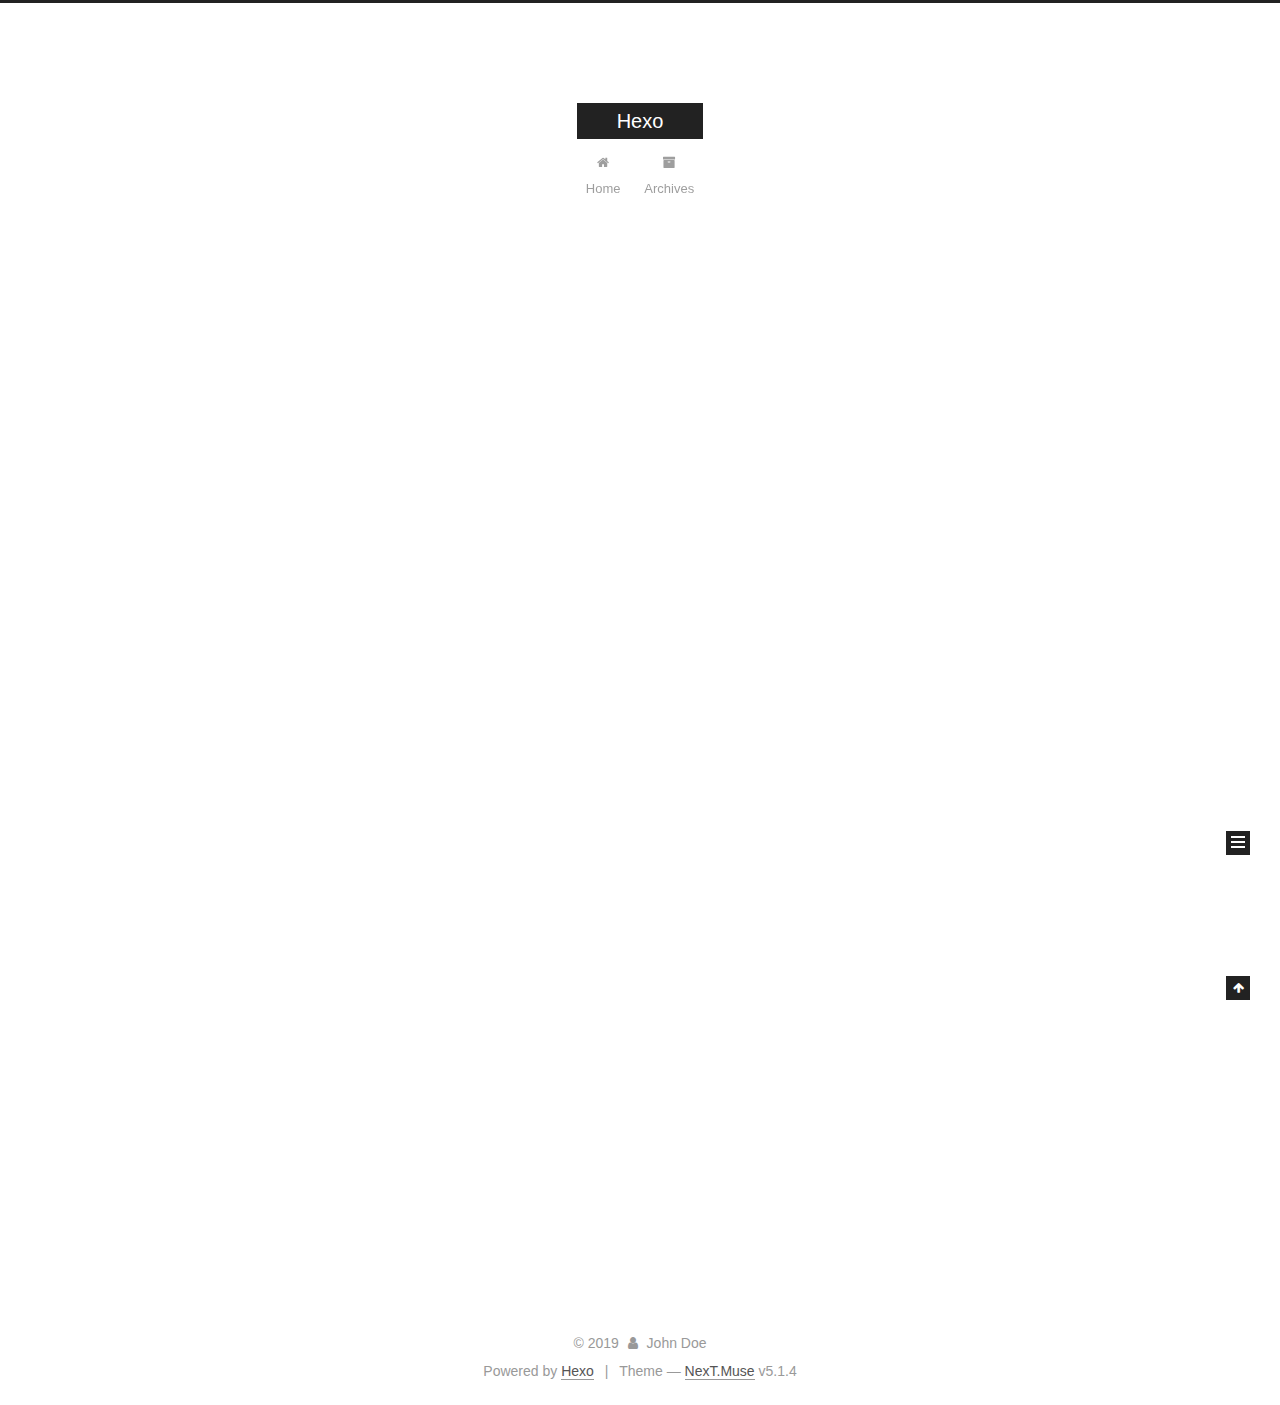
==== commit e4d87223: "Site updated: 2019-09-03 23:02:28" ====
--- a/index.html
+++ b/index.html
@@ -1,178 +1,306 @@
 <!DOCTYPE html>
-<html>
+
+
+
+  
+
+
+<html class="theme-next muse use-motion" lang="en">
 <head><meta name="generator" content="Hexo 3.9.0">
-  <meta charset="utf-8">
-  
-  <meta name="renderer" content="webkit">
-  <meta http-equiv="X-UA-Compatible" content="IE=edge">
-  <link rel="dns-prefetch" href="http://yoursite.com">
-  <title>Hexo</title>
-  <meta name="viewport" content="width=device-width, initial-scale=1, maximum-scale=1">
-  <meta property="og:type" content="website">
+  <meta charset="UTF-8">
+<meta http-equiv="X-UA-Compatible" content="IE=edge">
+<meta name="viewport" content="width=device-width, initial-scale=1, maximum-scale=1">
+<meta name="theme-color" content="#222">
+
+
+
+
+
+
+
+
+
+<meta http-equiv="Cache-Control" content="no-transform">
+<meta http-equiv="Cache-Control" content="no-siteapp">
+
+
+
+
+
+
+
+
+
+
+
+
+
+
+
+
+  
+  
+  <link href="/lib/fancybox/source/jquery.fancybox.css?v=2.1.5" rel="stylesheet" type="text/css">
+
+
+
+
+
+
+
+<link href="/lib/font-awesome/css/font-awesome.min.css?v=4.6.2" rel="stylesheet" type="text/css">
+
+<link href="/css/main.css?v=5.1.4" rel="stylesheet" type="text/css">
+
+
+  <link rel="apple-touch-icon" sizes="180x180" href="/images/apple-touch-icon-next.png?v=5.1.4">
+
+
+  <link rel="icon" type="image/png" sizes="32x32" href="/images/favicon-32x32-next.png?v=5.1.4">
+
+
+  <link rel="icon" type="image/png" sizes="16x16" href="/images/favicon-16x16-next.png?v=5.1.4">
+
+
+  <link rel="mask-icon" href="/images/logo.svg?v=5.1.4" color="#222">
+
+
+
+
+
+  <meta name="keywords" content="Hexo, NexT">
+
+
+
+
+
+
+
+
+
+
+<meta property="og:type" content="website">
 <meta property="og:title" content="Hexo">
 <meta property="og:url" content="http://yoursite.com/index.html">
 <meta property="og:site_name" content="Hexo">
 <meta property="og:locale" content="en">
 <meta name="twitter:card" content="summary">
 <meta name="twitter:title" content="Hexo">
-  
-    <link rel="alternative" href="/atom.xml" title="Hexo" type="application/atom+xml">
-  
-  
-    <link rel="icon" href="/favicon.png">
-  
-  <link rel="stylesheet" type="text/css" href="/./main.0cf68a.css">
-  <style type="text/css">
-  
-    #container.show {
-      background: linear-gradient(200deg,#a0cfe4,#e8c37e);
+
+
+
+<script type="text/javascript" id="hexo.configurations">
+  var NexT = window.NexT || {};
+  var CONFIG = {
+    root: '/',
+    scheme: 'Muse',
+    version: '5.1.4',
+    sidebar: {"position":"left","display":"post","offset":12,"b2t":false,"scrollpercent":false,"onmobile":false},
+    fancybox: true,
+    tabs: true,
+    motion: {"enable":true,"async":false,"transition":{"post_block":"fadeIn","post_header":"slideDownIn","post_body":"slideDownIn","coll_header":"slideLeftIn","sidebar":"slideUpIn"}},
+    duoshuo: {
+      userId: '0',
+      author: 'Author'
+    },
+    algolia: {
+      applicationID: '',
+      apiKey: '',
+      indexName: '',
+      hits: {"per_page":10},
+      labels: {"input_placeholder":"Search for Posts","hits_empty":"We didn't find any results for the search: ${query}","hits_stats":"${hits} results found in ${time} ms"}
     }
-  </style>
-  
-
-  
+  };
+</script>
+
+
+
+  <link rel="canonical" href="http://yoursite.com/">
+
+
+
+
+
+  <title>Hexo</title>
+  
+
+
+
+
+
+
+
 
 </head>
-</html>
-<body>
-  <div id="container" q-class="show:isCtnShow">
-    <canvas id="anm-canvas" class="anm-canvas"></canvas>
-    <div class="left-col" q-class="show:isShow">
-      
-<div class="overlay" style="background: #4d4d4d"></div>
-<div class="intrude-less">
-	<header id="header" class="inner">
-		<a href="/" class="profilepic">
-			<img src="" class="js-avatar">
-		</a>
-		<hgroup>
-		  <h1 class="header-author"><a href="/">John Doe</a></h1>
-		</hgroup>
-		
-
-		<nav class="header-menu">
-			<ul>
-			
-				<li><a href="/">主页</a></li>
-	        
-				<li><a href="/tags/随笔/">随笔</a></li>
-	        
-			</ul>
-		</nav>
-		<nav class="header-smart-menu">
-    		
-    			
-    			<a q-on="click: openSlider(e, 'innerArchive')" href="javascript:void(0)">所有文章</a>
-    			
-            
-    			
-    			<a q-on="click: openSlider(e, 'friends')" href="javascript:void(0)">友链</a>
-    			
-            
-    			
-    			<a q-on="click: openSlider(e, 'aboutme')" href="javascript:void(0)">关于我</a>
-    			
-            
-		</nav>
-		<nav class="header-nav">
-			<div class="social">
-				
-					<a class="github" target="_blank" href="#" title="github"><i class="icon-github"></i></a>
-		        
-					<a class="weibo" target="_blank" href="#" title="weibo"><i class="icon-weibo"></i></a>
-		        
-					<a class="rss" target="_blank" href="#" title="rss"><i class="icon-rss"></i></a>
-		        
-					<a class="zhihu" target="_blank" href="#" title="zhihu"><i class="icon-zhihu"></i></a>
-		        
-			</div>
-		</nav>
-	</header>		
+
+<body itemscope itemtype="http://schema.org/WebPage" lang="en">
+
+  
+  
+    
+  
+
+  <div class="container sidebar-position-left 
+  page-home">
+    <div class="headband"></div>
+
+    <header id="header" class="header" itemscope itemtype="http://schema.org/WPHeader">
+      <div class="header-inner"><div class="site-brand-wrapper">
+  <div class="site-meta ">
+    
+
+    <div class="custom-logo-site-title">
+      <a href="/" class="brand" rel="start">
+        <span class="logo-line-before"><i></i></span>
+        <span class="site-title">Hexo</span>
+        <span class="logo-line-after"><i></i></span>
+      </a>
+    </div>
+      
+        <p class="site-subtitle"></p>
+      
+  </div>
+
+  <div class="site-nav-toggle">
+    <button>
+      <span class="btn-bar"></span>
+      <span class="btn-bar"></span>
+      <span class="btn-bar"></span>
+    </button>
+  </div>
 </div>
 
-    </div>
-    <div class="mid-col" q-class="show:isShow,hide:isShow|isFalse">
-      
-<nav id="mobile-nav">
-  	<div class="overlay js-overlay" style="background: #4d4d4d"></div>
-	<div class="btnctn js-mobile-btnctn">
-  		<div class="slider-trigger list" q-on="click: openSlider(e)"><i class="icon icon-sort"></i></div>
-	</div>
-	<div class="intrude-less">
-		<header id="header" class="inner">
-			<div class="profilepic">
-				<img src="" class="js-avatar">
-			</div>
-			<hgroup>
-			  <h1 class="header-author js-header-author">John Doe</h1>
-			</hgroup>
-			
-			
-			
-				
-			
-				
-			
-			
-			
-			<nav class="header-nav">
-				<div class="social">
-					
-						<a class="github" target="_blank" href="#" title="github"><i class="icon-github"></i></a>
-			        
-						<a class="weibo" target="_blank" href="#" title="weibo"><i class="icon-weibo"></i></a>
-			        
-						<a class="rss" target="_blank" href="#" title="rss"><i class="icon-rss"></i></a>
-			        
-						<a class="zhihu" target="_blank" href="#" title="zhihu"><i class="icon-zhihu"></i></a>
-			        
-				</div>
-			</nav>
-
-			<nav class="header-menu js-header-menu">
-				<ul style="width: 50%">
-				
-				
-					<li style="width: 50%"><a href="/">主页</a></li>
-		        
-					<li style="width: 50%"><a href="/tags/随笔/">随笔</a></li>
-		        
-				</ul>
-			</nav>
-		</header>				
-	</div>
-	<div class="mobile-mask" style="display:none" q-show="isShow"></div>
+<nav class="site-nav">
+  
+
+  
+    <ul id="menu" class="menu">
+      
+        
+        <li class="menu-item menu-item-home">
+          <a href="/" rel="section">
+            
+              <i class="menu-item-icon fa fa-fw fa-home"></i> <br>
+            
+            Home
+          </a>
+        </li>
+      
+        
+        <li class="menu-item menu-item-archives">
+          <a href="/archives/" rel="section">
+            
+              <i class="menu-item-icon fa fa-fw fa-archive"></i> <br>
+            
+            Archives
+          </a>
+        </li>
+      
+
+      
+    </ul>
+  
+
+  
 </nav>
 
-      <div id="wrapper" class="body-wrap">
-        <div class="menu-l">
-          <div class="canvas-wrap">
-            <canvas data-colors="#eaeaea" data-sectionHeight="100" data-contentId="js-content" id="myCanvas1" class="anm-canvas"></canvas>
-          </div>
-          <div id="js-content" class="content-ll">
-            
-  
-    <article id="post-hello-world" class="article article-type-post  article-index" itemscope itemprop="blogPost">
-  <div class="article-inner">
-    
-      <header class="article-header">
-        
-  
-    <h1 itemprop="name">
-      <a class="article-title" href="/2019/09/03/hello-world/">Hello World</a>
-    </h1>
-  
-
-        
-        <a href="/2019/09/03/hello-world/" class="archive-article-date">
-  	<time datetime="2019-09-03T13:22:14.539Z" itemprop="datePublished"><i class="icon-calendar icon"></i>2019-09-03</time>
-</a>
-        
+
+
+ </div>
+    </header>
+
+    <main id="main" class="main">
+      <div class="main-inner">
+        <div class="content-wrap">
+          <div id="content" class="content">
+            
+  <section id="posts" class="posts-expand">
+    
+      
+
+  
+
+  
+  
+  
+
+  <article class="post post-type-normal" itemscope itemtype="http://schema.org/Article">
+  
+  
+  
+  <div class="post-block">
+    <link itemprop="mainEntityOfPage" href="http://yoursite.com/2019/09/03/hello-world/">
+
+    <span hidden itemprop="author" itemscope itemtype="http://schema.org/Person">
+      <meta itemprop="name" content="John Doe">
+      <meta itemprop="description" content>
+      <meta itemprop="image" content="/images/avatar.gif">
+    </span>
+
+    <span hidden itemprop="publisher" itemscope itemtype="http://schema.org/Organization">
+      <meta itemprop="name" content="Hexo">
+    </span>
+
+    
+      <header class="post-header">
+
+        
+        
+          <h1 class="post-title" itemprop="name headline">
+                
+                <a class="post-title-link" href="/2019/09/03/hello-world/" itemprop="url">Hello World</a></h1>
+        
+
+        <div class="post-meta">
+          <span class="post-time">
+            
+              <span class="post-meta-item-icon">
+                <i class="fa fa-calendar-o"></i>
+              </span>
+              
+                <span class="post-meta-item-text">Posted on</span>
+              
+              <time title="Post created" itemprop="dateCreated datePublished" datetime="2019-09-03T21:22:14+08:00">
+                2019-09-03
+              </time>
+            
+
+            
+
+            
+          </span>
+
+          
+
+          
+            
+          
+
+          
+          
+
+          
+
+          
+
+          
+
+        </div>
       </header>
     
-    <div class="article-entry" itemprop="articleBody">
-      
-        <p>Welcome to <a href="https://hexo.io/" target="_blank" rel="noopener">Hexo</a>! This is your very first post. Check <a href="https://hexo.io/docs/" target="_blank" rel="noopener">documentation</a> for more info. If you get any problems when using Hexo, you can find the answer in <a href="https://hexo.io/docs/troubleshooting.html" target="_blank" rel="noopener">troubleshooting</a> or you can ask me on <a href="https://github.com/hexojs/hexo/issues" target="_blank" rel="noopener">GitHub</a>.</p>
+
+    
+    
+    
+    <div class="post-body" itemprop="articleBody">
+
+      
+      
+
+      
+        
+          
+            <p>Welcome to <a href="https://hexo.io/" target="_blank" rel="noopener">Hexo</a>! This is your very first post. Check <a href="https://hexo.io/docs/" target="_blank" rel="noopener">documentation</a> for more info. If you get any problems when using Hexo, you can find the answer in <a href="https://hexo.io/docs/troubleshooting.html" target="_blank" rel="noopener">troubleshooting</a> or you can ask me on <a href="https://github.com/hexojs/hexo/issues" target="_blank" rel="noopener">GitHub</a>.</p>
 <h2 id="Quick-Start"><a href="#Quick-Start" class="headerlink" title="Quick Start"></a>Quick Start</h2><h3 id="Create-a-new-post"><a href="#Create-a-new-post" class="headerlink" title="Create a new post"></a>Create a new post</h3><figure class="highlight bash"><table><tr><td class="gutter"><pre><span class="line">1</span><br></pre></td><td class="code"><pre><span class="line">$ hexo new <span class="string">"My New Post"</span></span><br></pre></td></tr></table></figure>
 
 <p>More info: <a href="https://hexo.io/docs/writing.html" target="_blank" rel="noopener">Writing</a></p>
@@ -186,293 +314,307 @@
 
 <p>More info: <a href="https://hexo.io/docs/deployment.html" target="_blank" rel="noopener">Deployment</a></p>
 
-      
-
+          
+        
       
     </div>
-    <div class="article-info article-info-index">
-      
-      
-      
-
-      
-        <p class="article-more-link">
-          <a class="article-more-a" href="/2019/09/03/hello-world/">展开全文 >></a>
-        </p>
-      
-
-      
-      <div class="clearfix"></div>
+    
+    
+    
+
+    
+
+    
+
+    
+
+    <footer class="post-footer">
+      
+
+      
+
+      
+
+      
+      
+        <div class="post-eof"></div>
+      
+    </footer>
+  </div>
+  
+  
+  
+  </article>
+
+
+    
+  </section>
+
+  
+
+
+          </div>
+          
+
+
+          
+
+        </div>
+        
+          
+  
+  <div class="sidebar-toggle">
+    <div class="sidebar-toggle-line-wrap">
+      <span class="sidebar-toggle-line sidebar-toggle-line-first"></span>
+      <span class="sidebar-toggle-line sidebar-toggle-line-middle"></span>
+      <span class="sidebar-toggle-line sidebar-toggle-line-last"></span>
     </div>
   </div>
-</article>
-
-<aside class="wrap-side-operation">
-    <div class="mod-side-operation">
-        
-        <div class="jump-container" id="js-jump-container" style="display:none;">
-            <a href="javascript:void(0)" class="mod-side-operation__jump-to-top">
-                <i class="icon-font icon-back"></i>
-            </a>
-            <div id="js-jump-plan-container" class="jump-plan-container" style="top: -11px;">
-                <i class="icon-font icon-plane jump-plane"></i>
-            </div>
+
+  <aside id="sidebar" class="sidebar">
+    
+    <div class="sidebar-inner">
+
+      
+
+      
+
+      <section class="site-overview-wrap sidebar-panel sidebar-panel-active">
+        <div class="site-overview">
+          <div class="site-author motion-element" itemprop="author" itemscope itemtype="http://schema.org/Person">
+            
+              <p class="site-author-name" itemprop="name">John Doe</p>
+              <p class="site-description motion-element" itemprop="description"></p>
+          </div>
+
+          <nav class="site-state motion-element">
+
+            
+              <div class="site-state-item site-state-posts">
+              
+                <a href="/archives/">
+              
+                  <span class="site-state-item-count">1</span>
+                  <span class="site-state-item-name">posts</span>
+                </a>
+              </div>
+            
+
+            
+
+            
+
+          </nav>
+
+          
+
+          
+
+          
+          
+
+          
+          
+
+          
+
         </div>
-        
-        
+      </section>
+
+      
+
+      
+
     </div>
-</aside>
-
-
-
-
-  
-  
-
-
-          </div>
-        </div>
+  </aside>
+
+
+        
       </div>
-      <footer id="footer">
-  <div class="outer">
-    <div id="footer-info">
-    	<div class="footer-left">
-    		&copy; 2019 John Doe
-    	</div>
-      	<div class="footer-right">
-      		<a href="http://hexo.io/" target="_blank">Hexo</a>  Theme <a href="https://github.com/litten/hexo-theme-yilia" target="_blank">Yilia</a> by Litten
-      	</div>
-    </div>
+    </main>
+
+    <footer id="footer" class="footer">
+      <div class="footer-inner">
+        <div class="copyright">&copy; <span itemprop="copyrightYear">2019</span>
+  <span class="with-love">
+    <i class="fa fa-user"></i>
+  </span>
+  <span class="author" itemprop="copyrightHolder">John Doe</span>
+
+  
+</div>
+
+
+  <div class="powered-by">Powered by <a class="theme-link" target="_blank" href="https://hexo.io">Hexo</a></div>
+
+
+
+  <span class="post-meta-divider">|</span>
+
+
+
+  <div class="theme-info">Theme &mdash; <a class="theme-link" target="_blank" href="https://github.com/iissnan/hexo-theme-next">NexT.Muse</a> v5.1.4</div>
+
+
+
+
+        
+
+
+
+
+
+
+
+        
+      </div>
+    </footer>
+
+    
+      <div class="back-to-top">
+        <i class="fa fa-arrow-up"></i>
+        
+      </div>
+    
+
+    
+
   </div>
-</footer>
-    </div>
-    <script>
-	var yiliaConfig = {
-		mathjax: false,
-		isHome: true,
-		isPost: false,
-		isArchive: false,
-		isTag: false,
-		isCategory: false,
-		open_in_new: false,
-		toc_hide_index: true,
-		root: "/",
-		innerArchive: true,
-		showTags: false
-	}
+
+  
+
+<script type="text/javascript">
+  if (Object.prototype.toString.call(window.Promise) !== '[object Function]') {
+    window.Promise = null;
+  }
 </script>
 
-<script>!function(t){function n(e){if(r[e])return r[e].exports;var i=r[e]={exports:{},id:e,loaded:!1};return t[e].call(i.exports,i,i.exports,n),i.loaded=!0,i.exports}var r={};n.m=t,n.c=r,n.p="./",n(0)}([function(t,n,r){r(195),t.exports=r(191)},function(t,n,r){var e=r(3),i=r(52),o=r(27),u=r(28),c=r(53),f="prototype",a=function(t,n,r){var s,l,h,v,p=t&a.F,d=t&a.G,y=t&a.S,g=t&a.P,b=t&a.B,m=d?e:y?e[n]||(e[n]={}):(e[n]||{})[f],x=d?i:i[n]||(i[n]={}),w=x[f]||(x[f]={});d&&(r=n);for(s in r)l=!p&&m&&void 0!==m[s],h=(l?m:r)[s],v=b&&l?c(h,e):g&&"function"==typeof h?c(Function.call,h):h,m&&u(m,s,h,t&a.U),x[s]!=h&&o(x,s,v),g&&w[s]!=h&&(w[s]=h)};e.core=i,a.F=1,a.G=2,a.S=4,a.P=8,a.B=16,a.W=32,a.U=64,a.R=128,t.exports=a},function(t,n,r){var e=r(6);t.exports=function(t){if(!e(t))throw TypeError(t+" is not an object!");return t}},function(t,n){var r=t.exports="undefined"!=typeof window&&window.Math==Math?window:"undefined"!=typeof self&&self.Math==Math?self:Function("return this")();"number"==typeof __g&&(__g=r)},function(t,n){t.exports=function(t){try{return!!t()}catch(t){return!0}}},function(t,n){var r=t.exports="undefined"!=typeof window&&window.Math==Math?window:"undefined"!=typeof self&&self.Math==Math?self:Function("return this")();"number"==typeof __g&&(__g=r)},function(t,n){t.exports=function(t){return"object"==typeof t?null!==t:"function"==typeof t}},function(t,n,r){var e=r(126)("wks"),i=r(76),o=r(3).Symbol,u="function"==typeof o;(t.exports=function(t){return e[t]||(e[t]=u&&o[t]||(u?o:i)("Symbol."+t))}).store=e},function(t,n){var r={}.hasOwnProperty;t.exports=function(t,n){return r.call(t,n)}},function(t,n,r){var e=r(94),i=r(33);t.exports=function(t){return e(i(t))}},function(t,n,r){t.exports=!r(4)(function(){return 7!=Object.defineProperty({},"a",{get:function(){return 7}}).a})},function(t,n,r){var e=r(2),i=r(167),o=r(50),u=Object.defineProperty;n.f=r(10)?Object.defineProperty:function(t,n,r){if(e(t),n=o(n,!0),e(r),i)try{return u(t,n,r)}catch(t){}if("get"in r||"set"in r)throw TypeError("Accessors not supported!");return"value"in r&&(t[n]=r.value),t}},function(t,n,r){t.exports=!r(18)(function(){return 7!=Object.defineProperty({},"a",{get:function(){return 7}}).a})},function(t,n,r){var e=r(14),i=r(22);t.exports=r(12)?function(t,n,r){return e.f(t,n,i(1,r))}:function(t,n,r){return t[n]=r,t}},function(t,n,r){var e=r(20),i=r(58),o=r(42),u=Object.defineProperty;n.f=r(12)?Object.defineProperty:function(t,n,r){if(e(t),n=o(n,!0),e(r),i)try{return u(t,n,r)}catch(t){}if("get"in r||"set"in r)throw TypeError("Accessors not supported!");return"value"in r&&(t[n]=r.value),t}},function(t,n,r){var e=r(40)("wks"),i=r(23),o=r(5).Symbol,u="function"==typeof o;(t.exports=function(t){return e[t]||(e[t]=u&&o[t]||(u?o:i)("Symbol."+t))}).store=e},function(t,n,r){var e=r(67),i=Math.min;t.exports=function(t){return t>0?i(e(t),9007199254740991):0}},function(t,n,r){var e=r(46);t.exports=function(t){return Object(e(t))}},function(t,n){t.exports=function(t){try{return!!t()}catch(t){return!0}}},function(t,n,r){var e=r(63),i=r(34);t.exports=Object.keys||function(t){return e(t,i)}},function(t,n,r){var e=r(21);t.exports=function(t){if(!e(t))throw TypeError(t+" is not an object!");return t}},function(t,n){t.exports=function(t){return"object"==typeof t?null!==t:"function"==typeof t}},function(t,n){t.exports=function(t,n){return{enumerable:!(1&t),configurable:!(2&t),writable:!(4&t),value:n}}},function(t,n){var r=0,e=Math.random();t.exports=function(t){return"Symbol(".concat(void 0===t?"":t,")_",(++r+e).toString(36))}},function(t,n){var r={}.hasOwnProperty;t.exports=function(t,n){return r.call(t,n)}},function(t,n){var r=t.exports={version:"2.4.0"};"number"==typeof __e&&(__e=r)},function(t,n){t.exports=function(t){if("function"!=typeof t)throw TypeError(t+" is not a function!");return t}},function(t,n,r){var e=r(11),i=r(66);t.exports=r(10)?function(t,n,r){return e.f(t,n,i(1,r))}:function(t,n,r){return t[n]=r,t}},function(t,n,r){var e=r(3),i=r(27),o=r(24),u=r(76)("src"),c="toString",f=Function[c],a=(""+f).split(c);r(52).inspectSource=function(t){return f.call(t)},(t.exports=function(t,n,r,c){var f="function"==typeof r;f&&(o(r,"name")||i(r,"name",n)),t[n]!==r&&(f&&(o(r,u)||i(r,u,t[n]?""+t[n]:a.join(String(n)))),t===e?t[n]=r:c?t[n]?t[n]=r:i(t,n,r):(delete t[n],i(t,n,r)))})(Function.prototype,c,function(){return"function"==typeof this&&this[u]||f.call(this)})},function(t,n,r){var e=r(1),i=r(4),o=r(46),u=function(t,n,r,e){var i=String(o(t)),u="<"+n;return""!==r&&(u+=" "+r+'="'+String(e).replace(/"/g,"&quot;")+'"'),u+">"+i+"</"+n+">"};t.exports=function(t,n){var r={};r[t]=n(u),e(e.P+e.F*i(function(){var n=""[t]('"');return n!==n.toLowerCase()||n.split('"').length>3}),"String",r)}},function(t,n,r){var e=r(115),i=r(46);t.exports=function(t){return e(i(t))}},function(t,n,r){var e=r(116),i=r(66),o=r(30),u=r(50),c=r(24),f=r(167),a=Object.getOwnPropertyDescriptor;n.f=r(10)?a:function(t,n){if(t=o(t),n=u(n,!0),f)try{return a(t,n)}catch(t){}if(c(t,n))return i(!e.f.call(t,n),t[n])}},function(t,n,r){var e=r(24),i=r(17),o=r(145)("IE_PROTO"),u=Object.prototype;t.exports=Object.getPrototypeOf||function(t){return t=i(t),e(t,o)?t[o]:"function"==typeof t.constructor&&t instanceof t.constructor?t.constructor.prototype:t instanceof Object?u:null}},function(t,n){t.exports=function(t){if(void 0==t)throw TypeError("Can't call method on  "+t);return t}},function(t,n){t.exports="constructor,hasOwnProperty,isPrototypeOf,propertyIsEnumerable,toLocaleString,toString,valueOf".split(",")},function(t,n){t.exports={}},function(t,n){t.exports=!0},function(t,n){n.f={}.propertyIsEnumerable},function(t,n,r){var e=r(14).f,i=r(8),o=r(15)("toStringTag");t.exports=function(t,n,r){t&&!i(t=r?t:t.prototype,o)&&e(t,o,{configurable:!0,value:n})}},function(t,n,r){var e=r(40)("keys"),i=r(23);t.exports=function(t){return e[t]||(e[t]=i(t))}},function(t,n,r){var e=r(5),i="__core-js_shared__",o=e[i]||(e[i]={});t.exports=function(t){return o[t]||(o[t]={})}},function(t,n){var r=Math.ceil,e=Math.floor;t.exports=function(t){return isNaN(t=+t)?0:(t>0?e:r)(t)}},function(t,n,r){var e=r(21);t.exports=function(t,n){if(!e(t))return t;var r,i;if(n&&"function"==typeof(r=t.toString)&&!e(i=r.call(t)))return i;if("function"==typeof(r=t.valueOf)&&!e(i=r.call(t)))return i;if(!n&&"function"==typeof(r=t.toString)&&!e(i=r.call(t)))return i;throw TypeError("Can't convert object to primitive value")}},function(t,n,r){var e=r(5),i=r(25),o=r(36),u=r(44),c=r(14).f;t.exports=function(t){var n=i.Symbol||(i.Symbol=o?{}:e.Symbol||{});"_"==t.charAt(0)||t in n||c(n,t,{value:u.f(t)})}},function(t,n,r){n.f=r(15)},function(t,n){var r={}.toString;t.exports=function(t){return r.call(t).slice(8,-1)}},function(t,n){t.exports=function(t){if(void 0==t)throw TypeError("Can't call method on  "+t);return t}},function(t,n,r){var e=r(4);t.exports=function(t,n){return!!t&&e(function(){n?t.call(null,function(){},1):t.call(null)})}},function(t,n,r){var e=r(53),i=r(115),o=r(17),u=r(16),c=r(203);t.exports=function(t,n){var r=1==t,f=2==t,a=3==t,s=4==t,l=6==t,h=5==t||l,v=n||c;return function(n,c,p){for(var d,y,g=o(n),b=i(g),m=e(c,p,3),x=u(b.length),w=0,S=r?v(n,x):f?v(n,0):void 0;x>w;w++)if((h||w in b)&&(d=b[w],y=m(d,w,g),t))if(r)S[w]=y;else if(y)switch(t){case 3:return!0;case 5:return d;case 6:return w;case 2:S.push(d)}else if(s)return!1;return l?-1:a||s?s:S}}},function(t,n,r){var e=r(1),i=r(52),o=r(4);t.exports=function(t,n){var r=(i.Object||{})[t]||Object[t],u={};u[t]=n(r),e(e.S+e.F*o(function(){r(1)}),"Object",u)}},function(t,n,r){var e=r(6);t.exports=function(t,n){if(!e(t))return t;var r,i;if(n&&"function"==typeof(r=t.toString)&&!e(i=r.call(t)))return i;if("function"==typeof(r=t.valueOf)&&!e(i=r.call(t)))return i;if(!n&&"function"==typeof(r=t.toString)&&!e(i=r.call(t)))return i;throw TypeError("Can't convert object to primitive value")}},function(t,n,r){var e=r(5),i=r(25),o=r(91),u=r(13),c="prototype",f=function(t,n,r){var a,s,l,h=t&f.F,v=t&f.G,p=t&f.S,d=t&f.P,y=t&f.B,g=t&f.W,b=v?i:i[n]||(i[n]={}),m=b[c],x=v?e:p?e[n]:(e[n]||{})[c];v&&(r=n);for(a in r)(s=!h&&x&&void 0!==x[a])&&a in b||(l=s?x[a]:r[a],b[a]=v&&"function"!=typeof x[a]?r[a]:y&&s?o(l,e):g&&x[a]==l?function(t){var n=function(n,r,e){if(this instanceof t){switch(arguments.length){case 0:return new t;case 1:return new t(n);case 2:return new t(n,r)}return new t(n,r,e)}return t.apply(this,arguments)};return n[c]=t[c],n}(l):d&&"function"==typeof l?o(Function.call,l):l,d&&((b.virtual||(b.virtual={}))[a]=l,t&f.R&&m&&!m[a]&&u(m,a,l)))};f.F=1,f.G=2,f.S=4,f.P=8,f.B=16,f.W=32,f.U=64,f.R=128,t.exports=f},function(t,n){var r=t.exports={version:"2.4.0"};"number"==typeof __e&&(__e=r)},function(t,n,r){var e=r(26);t.exports=function(t,n,r){if(e(t),void 0===n)return t;switch(r){case 1:return function(r){return t.call(n,r)};case 2:return function(r,e){return t.call(n,r,e)};case 3:return function(r,e,i){return t.call(n,r,e,i)}}return function(){return t.apply(n,arguments)}}},function(t,n,r){var e=r(183),i=r(1),o=r(126)("metadata"),u=o.store||(o.store=new(r(186))),c=function(t,n,r){var i=u.get(t);if(!i){if(!r)return;u.set(t,i=new e)}var o=i.get(n);if(!o){if(!r)return;i.set(n,o=new e)}return o},f=function(t,n,r){var e=c(n,r,!1);return void 0!==e&&e.has(t)},a=function(t,n,r){var e=c(n,r,!1);return void 0===e?void 0:e.get(t)},s=function(t,n,r,e){c(r,e,!0).set(t,n)},l=function(t,n){var r=c(t,n,!1),e=[];return r&&r.forEach(function(t,n){e.push(n)}),e},h=function(t){return void 0===t||"symbol"==typeof t?t:String(t)},v=function(t){i(i.S,"Reflect",t)};t.exports={store:u,map:c,has:f,get:a,set:s,keys:l,key:h,exp:v}},function(t,n,r){"use strict";if(r(10)){var e=r(69),i=r(3),o=r(4),u=r(1),c=r(127),f=r(152),a=r(53),s=r(68),l=r(66),h=r(27),v=r(73),p=r(67),d=r(16),y=r(75),g=r(50),b=r(24),m=r(180),x=r(114),w=r(6),S=r(17),_=r(137),O=r(70),E=r(32),P=r(71).f,j=r(154),F=r(76),M=r(7),A=r(48),N=r(117),T=r(146),I=r(155),k=r(80),L=r(123),R=r(74),C=r(130),D=r(160),U=r(11),W=r(31),G=U.f,B=W.f,V=i.RangeError,z=i.TypeError,q=i.Uint8Array,K="ArrayBuffer",J="Shared"+K,Y="BYTES_PER_ELEMENT",H="prototype",$=Array[H],X=f.ArrayBuffer,Q=f.DataView,Z=A(0),tt=A(2),nt=A(3),rt=A(4),et=A(5),it=A(6),ot=N(!0),ut=N(!1),ct=I.values,ft=I.keys,at=I.entries,st=$.lastIndexOf,lt=$.reduce,ht=$.reduceRight,vt=$.join,pt=$.sort,dt=$.slice,yt=$.toString,gt=$.toLocaleString,bt=M("iterator"),mt=M("toStringTag"),xt=F("typed_constructor"),wt=F("def_constructor"),St=c.CONSTR,_t=c.TYPED,Ot=c.VIEW,Et="Wrong length!",Pt=A(1,function(t,n){return Tt(T(t,t[wt]),n)}),jt=o(function(){return 1===new q(new Uint16Array([1]).buffer)[0]}),Ft=!!q&&!!q[H].set&&o(function(){new q(1).set({})}),Mt=function(t,n){if(void 0===t)throw z(Et);var r=+t,e=d(t);if(n&&!m(r,e))throw V(Et);return e},At=function(t,n){var r=p(t);if(r<0||r%n)throw V("Wrong offset!");return r},Nt=function(t){if(w(t)&&_t in t)return t;throw z(t+" is not a typed array!")},Tt=function(t,n){if(!(w(t)&&xt in t))throw z("It is not a typed array constructor!");return new t(n)},It=function(t,n){return kt(T(t,t[wt]),n)},kt=function(t,n){for(var r=0,e=n.length,i=Tt(t,e);e>r;)i[r]=n[r++];return i},Lt=function(t,n,r){G(t,n,{get:function(){return this._d[r]}})},Rt=function(t){var n,r,e,i,o,u,c=S(t),f=arguments.length,s=f>1?arguments[1]:void 0,l=void 0!==s,h=j(c);if(void 0!=h&&!_(h)){for(u=h.call(c),e=[],n=0;!(o=u.next()).done;n++)e.push(o.value);c=e}for(l&&f>2&&(s=a(s,arguments[2],2)),n=0,r=d(c.length),i=Tt(this,r);r>n;n++)i[n]=l?s(c[n],n):c[n];return i},Ct=function(){for(var t=0,n=arguments.length,r=Tt(this,n);n>t;)r[t]=arguments[t++];return r},Dt=!!q&&o(function(){gt.call(new q(1))}),Ut=function(){return gt.apply(Dt?dt.call(Nt(this)):Nt(this),arguments)},Wt={copyWithin:function(t,n){return D.call(Nt(this),t,n,arguments.length>2?arguments[2]:void 0)},every:function(t){return rt(Nt(this),t,arguments.length>1?arguments[1]:void 0)},fill:function(t){return C.apply(Nt(this),arguments)},filter:function(t){return It(this,tt(Nt(this),t,arguments.length>1?arguments[1]:void 0))},find:function(t){return et(Nt(this),t,arguments.length>1?arguments[1]:void 0)},findIndex:function(t){return it(Nt(this),t,arguments.length>1?arguments[1]:void 0)},forEach:function(t){Z(Nt(this),t,arguments.length>1?arguments[1]:void 0)},indexOf:function(t){return ut(Nt(this),t,arguments.length>1?arguments[1]:void 0)},includes:function(t){return ot(Nt(this),t,arguments.length>1?arguments[1]:void 0)},join:function(t){return vt.apply(Nt(this),arguments)},lastIndexOf:function(t){return st.apply(Nt(this),arguments)},map:function(t){return Pt(Nt(this),t,arguments.length>1?arguments[1]:void 0)},reduce:function(t){return lt.apply(Nt(this),arguments)},reduceRight:function(t){return ht.apply(Nt(this),arguments)},reverse:function(){for(var t,n=this,r=Nt(n).length,e=Math.floor(r/2),i=0;i<e;)t=n[i],n[i++]=n[--r],n[r]=t;return n},some:function(t){return nt(Nt(this),t,arguments.length>1?arguments[1]:void 0)},sort:function(t){return pt.call(Nt(this),t)},subarray:function(t,n){var r=Nt(this),e=r.length,i=y(t,e);return new(T(r,r[wt]))(r.buffer,r.byteOffset+i*r.BYTES_PER_ELEMENT,d((void 0===n?e:y(n,e))-i))}},Gt=function(t,n){return It(this,dt.call(Nt(this),t,n))},Bt=function(t){Nt(this);var n=At(arguments[1],1),r=this.length,e=S(t),i=d(e.length),o=0;if(i+n>r)throw V(Et);for(;o<i;)this[n+o]=e[o++]},Vt={entries:function(){return at.call(Nt(this))},keys:function(){return ft.call(Nt(this))},values:function(){return ct.call(Nt(this))}},zt=function(t,n){return w(t)&&t[_t]&&"symbol"!=typeof n&&n in t&&String(+n)==String(n)},qt=function(t,n){return zt(t,n=g(n,!0))?l(2,t[n]):B(t,n)},Kt=function(t,n,r){return!(zt(t,n=g(n,!0))&&w(r)&&b(r,"value"))||b(r,"get")||b(r,"set")||r.configurable||b(r,"writable")&&!r.writable||b(r,"enumerable")&&!r.enumerable?G(t,n,r):(t[n]=r.value,t)};St||(W.f=qt,U.f=Kt),u(u.S+u.F*!St,"Object",{getOwnPropertyDescriptor:qt,defineProperty:Kt}),o(function(){yt.call({})})&&(yt=gt=function(){return vt.call(this)});var Jt=v({},Wt);v(Jt,Vt),h(Jt,bt,Vt.values),v(Jt,{slice:Gt,set:Bt,constructor:function(){},toString:yt,toLocaleString:Ut}),Lt(Jt,"buffer","b"),Lt(Jt,"byteOffset","o"),Lt(Jt,"byteLength","l"),Lt(Jt,"length","e"),G(Jt,mt,{get:function(){return this[_t]}}),t.exports=function(t,n,r,f){f=!!f;var a=t+(f?"Clamped":"")+"Array",l="Uint8Array"!=a,v="get"+t,p="set"+t,y=i[a],g=y||{},b=y&&E(y),m=!y||!c.ABV,S={},_=y&&y[H],j=function(t,r){var e=t._d;return e.v[v](r*n+e.o,jt)},F=function(t,r,e){var i=t._d;f&&(e=(e=Math.round(e))<0?0:e>255?255:255&e),i.v[p](r*n+i.o,e,jt)},M=function(t,n){G(t,n,{get:function(){return j(this,n)},set:function(t){return F(this,n,t)},enumerable:!0})};m?(y=r(function(t,r,e,i){s(t,y,a,"_d");var o,u,c,f,l=0,v=0;if(w(r)){if(!(r instanceof X||(f=x(r))==K||f==J))return _t in r?kt(y,r):Rt.call(y,r);o=r,v=At(e,n);var p=r.byteLength;if(void 0===i){if(p%n)throw V(Et);if((u=p-v)<0)throw V(Et)}else if((u=d(i)*n)+v>p)throw V(Et);c=u/n}else c=Mt(r,!0),u=c*n,o=new X(u);for(h(t,"_d",{b:o,o:v,l:u,e:c,v:new Q(o)});l<c;)M(t,l++)}),_=y[H]=O(Jt),h(_,"constructor",y)):L(function(t){new y(null),new y(t)},!0)||(y=r(function(t,r,e,i){s(t,y,a);var o;return w(r)?r instanceof X||(o=x(r))==K||o==J?void 0!==i?new g(r,At(e,n),i):void 0!==e?new g(r,At(e,n)):new g(r):_t in r?kt(y,r):Rt.call(y,r):new g(Mt(r,l))}),Z(b!==Function.prototype?P(g).concat(P(b)):P(g),function(t){t in y||h(y,t,g[t])}),y[H]=_,e||(_.constructor=y));var A=_[bt],N=!!A&&("values"==A.name||void 0==A.name),T=Vt.values;h(y,xt,!0),h(_,_t,a),h(_,Ot,!0),h(_,wt,y),(f?new y(1)[mt]==a:mt in _)||G(_,mt,{get:function(){return a}}),S[a]=y,u(u.G+u.W+u.F*(y!=g),S),u(u.S,a,{BYTES_PER_ELEMENT:n,from:Rt,of:Ct}),Y in _||h(_,Y,n),u(u.P,a,Wt),R(a),u(u.P+u.F*Ft,a,{set:Bt}),u(u.P+u.F*!N,a,Vt),u(u.P+u.F*(_.toString!=yt),a,{toString:yt}),u(u.P+u.F*o(function(){new y(1).slice()}),a,{slice:Gt}),u(u.P+u.F*(o(function(){return[1,2].toLocaleString()!=new y([1,2]).toLocaleString()})||!o(function(){_.toLocaleString.call([1,2])})),a,{toLocaleString:Ut}),k[a]=N?A:T,e||N||h(_,bt,T)}}else t.exports=function(){}},function(t,n){var r={}.toString;t.exports=function(t){return r.call(t).slice(8,-1)}},function(t,n,r){var e=r(21),i=r(5).document,o=e(i)&&e(i.createElement);t.exports=function(t){return o?i.createElement(t):{}}},function(t,n,r){t.exports=!r(12)&&!r(18)(function(){return 7!=Object.defineProperty(r(57)("div"),"a",{get:function(){return 7}}).a})},function(t,n,r){"use strict";var e=r(36),i=r(51),o=r(64),u=r(13),c=r(8),f=r(35),a=r(96),s=r(38),l=r(103),h=r(15)("iterator"),v=!([].keys&&"next"in[].keys()),p="keys",d="values",y=function(){return this};t.exports=function(t,n,r,g,b,m,x){a(r,n,g);var w,S,_,O=function(t){if(!v&&t in F)return F[t];switch(t){case p:case d:return function(){return new r(this,t)}}return function(){return new r(this,t)}},E=n+" Iterator",P=b==d,j=!1,F=t.prototype,M=F[h]||F["@@iterator"]||b&&F[b],A=M||O(b),N=b?P?O("entries"):A:void 0,T="Array"==n?F.entries||M:M;if(T&&(_=l(T.call(new t)))!==Object.prototype&&(s(_,E,!0),e||c(_,h)||u(_,h,y)),P&&M&&M.name!==d&&(j=!0,A=function(){return M.call(this)}),e&&!x||!v&&!j&&F[h]||u(F,h,A),f[n]=A,f[E]=y,b)if(w={values:P?A:O(d),keys:m?A:O(p),entries:N},x)for(S in w)S in F||o(F,S,w[S]);else i(i.P+i.F*(v||j),n,w);return w}},function(t,n,r){var e=r(20),i=r(100),o=r(34),u=r(39)("IE_PROTO"),c=function(){},f="prototype",a=function(){var t,n=r(57)("iframe"),e=o.length;for(n.style.display="none",r(93).appendChild(n),n.src="javascript:",t=n.contentWindow.document,t.open(),t.write("<script>document.F=Object<\/script>"),t.close(),a=t.F;e--;)delete a[f][o[e]];return a()};t.exports=Object.create||function(t,n){var r;return null!==t?(c[f]=e(t),r=new c,c[f]=null,r[u]=t):r=a(),void 0===n?r:i(r,n)}},function(t,n,r){var e=r(63),i=r(34).concat("length","prototype");n.f=Object.getOwnPropertyNames||function(t){return e(t,i)}},function(t,n){n.f=Object.getOwnPropertySymbols},function(t,n,r){var e=r(8),i=r(9),o=r(90)(!1),u=r(39)("IE_PROTO");t.exports=function(t,n){var r,c=i(t),f=0,a=[];for(r in c)r!=u&&e(c,r)&&a.push(r);for(;n.length>f;)e(c,r=n[f++])&&(~o(a,r)||a.push(r));return a}},function(t,n,r){t.exports=r(13)},function(t,n,r){var e=r(76)("meta"),i=r(6),o=r(24),u=r(11).f,c=0,f=Object.isExtensible||function(){return!0},a=!r(4)(function(){return f(Object.preventExtensions({}))}),s=function(t){u(t,e,{value:{i:"O"+ ++c,w:{}}})},l=function(t,n){if(!i(t))return"symbol"==typeof t?t:("string"==typeof t?"S":"P")+t;if(!o(t,e)){if(!f(t))return"F";if(!n)return"E";s(t)}return t[e].i},h=function(t,n){if(!o(t,e)){if(!f(t))return!0;if(!n)return!1;s(t)}return t[e].w},v=function(t){return a&&p.NEED&&f(t)&&!o(t,e)&&s(t),t},p=t.exports={KEY:e,NEED:!1,fastKey:l,getWeak:h,onFreeze:v}},function(t,n){t.exports=function(t,n){return{enumerable:!(1&t),configurable:!(2&t),writable:!(4&t),value:n}}},function(t,n){var r=Math.ceil,e=Math.floor;t.exports=function(t){return isNaN(t=+t)?0:(t>0?e:r)(t)}},function(t,n){t.exports=function(t,n,r,e){if(!(t instanceof n)||void 0!==e&&e in t)throw TypeError(r+": incorrect invocation!");return t}},function(t,n){t.exports=!1},function(t,n,r){var e=r(2),i=r(173),o=r(133),u=r(145)("IE_PROTO"),c=function(){},f="prototype",a=function(){var t,n=r(132)("iframe"),e=o.length;for(n.style.display="none",r(135).appendChild(n),n.src="javascript:",t=n.contentWindow.document,t.open(),t.write("<script>document.F=Object<\/script>"),t.close(),a=t.F;e--;)delete a[f][o[e]];return a()};t.exports=Object.create||function(t,n){var r;return null!==t?(c[f]=e(t),r=new c,c[f]=null,r[u]=t):r=a(),void 0===n?r:i(r,n)}},function(t,n,r){var e=r(175),i=r(133).concat("length","prototype");n.f=Object.getOwnPropertyNames||function(t){return e(t,i)}},function(t,n,r){var e=r(175),i=r(133);t.exports=Object.keys||function(t){return e(t,i)}},function(t,n,r){var e=r(28);t.exports=function(t,n,r){for(var i in n)e(t,i,n[i],r);return t}},function(t,n,r){"use strict";var e=r(3),i=r(11),o=r(10),u=r(7)("species");t.exports=function(t){var n=e[t];o&&n&&!n[u]&&i.f(n,u,{configurable:!0,get:function(){return this}})}},function(t,n,r){var e=r(67),i=Math.max,o=Math.min;t.exports=function(t,n){return t=e(t),t<0?i(t+n,0):o(t,n)}},function(t,n){var r=0,e=Math.random();t.exports=function(t){return"Symbol(".concat(void 0===t?"":t,")_",(++r+e).toString(36))}},function(t,n,r){var e=r(33);t.exports=function(t){return Object(e(t))}},function(t,n,r){var e=r(7)("unscopables"),i=Array.prototype;void 0==i[e]&&r(27)(i,e,{}),t.exports=function(t){i[e][t]=!0}},function(t,n,r){var e=r(53),i=r(169),o=r(137),u=r(2),c=r(16),f=r(154),a={},s={},n=t.exports=function(t,n,r,l,h){var v,p,d,y,g=h?function(){return t}:f(t),b=e(r,l,n?2:1),m=0;if("function"!=typeof g)throw TypeError(t+" is not iterable!");if(o(g)){for(v=c(t.length);v>m;m++)if((y=n?b(u(p=t[m])[0],p[1]):b(t[m]))===a||y===s)return y}else for(d=g.call(t);!(p=d.next()).done;)if((y=i(d,b,p.value,n))===a||y===s)return y};n.BREAK=a,n.RETURN=s},function(t,n){t.exports={}},function(t,n,r){var e=r(11).f,i=r(24),o=r(7)("toStringTag");t.exports=function(t,n,r){t&&!i(t=r?t:t.prototype,o)&&e(t,o,{configurable:!0,value:n})}},function(t,n,r){var e=r(1),i=r(46),o=r(4),u=r(150),c="["+u+"]",f="​-",a=RegExp("^"+c+c+"*"),s=RegExp(c+c+"*$"),l=function(t,n,r){var i={},c=o(function(){return!!u[t]()||f[t]()!=f}),a=i[t]=c?n(h):u[t];r&&(i[r]=a),e(e.P+e.F*c,"String",i)},h=l.trim=function(t,n){return t=String(i(t)),1&n&&(t=t.replace(a,"")),2&n&&(t=t.replace(s,"")),t};t.exports=l},function(t,n,r){t.exports={default:r(86),__esModule:!0}},function(t,n,r){t.exports={default:r(87),__esModule:!0}},function(t,n,r){"use strict";function e(t){return t&&t.__esModule?t:{default:t}}n.__esModule=!0;var i=r(84),o=e(i),u=r(83),c=e(u),f="function"==typeof c.default&&"symbol"==typeof o.default?function(t){return typeof t}:function(t){return t&&"function"==typeof c.default&&t.constructor===c.default&&t!==c.default.prototype?"symbol":typeof t};n.default="function"==typeof c.default&&"symbol"===f(o.default)?function(t){return void 0===t?"undefined":f(t)}:function(t){return t&&"function"==typeof c.default&&t.constructor===c.default&&t!==c.default.prototype?"symbol":void 0===t?"undefined":f(t)}},function(t,n,r){r(110),r(108),r(111),r(112),t.exports=r(25).Symbol},function(t,n,r){r(109),r(113),t.exports=r(44).f("iterator")},function(t,n){t.exports=function(t){if("function"!=typeof t)throw TypeError(t+" is not a function!");return t}},function(t,n){t.exports=function(){}},function(t,n,r){var e=r(9),i=r(106),o=r(105);t.exports=function(t){return function(n,r,u){var c,f=e(n),a=i(f.length),s=o(u,a);if(t&&r!=r){for(;a>s;)if((c=f[s++])!=c)return!0}else for(;a>s;s++)if((t||s in f)&&f[s]===r)return t||s||0;return!t&&-1}}},function(t,n,r){var e=r(88);t.exports=function(t,n,r){if(e(t),void 0===n)return t;switch(r){case 1:return function(r){return t.call(n,r)};case 2:return function(r,e){return t.call(n,r,e)};case 3:return function(r,e,i){return t.call(n,r,e,i)}}return function(){return t.apply(n,arguments)}}},function(t,n,r){var e=r(19),i=r(62),o=r(37);t.exports=function(t){var n=e(t),r=i.f;if(r)for(var u,c=r(t),f=o.f,a=0;c.length>a;)f.call(t,u=c[a++])&&n.push(u);return n}},function(t,n,r){t.exports=r(5).document&&document.documentElement},function(t,n,r){var e=r(56);t.exports=Object("z").propertyIsEnumerable(0)?Object:function(t){return"String"==e(t)?t.split(""):Object(t)}},function(t,n,r){var e=r(56);t.exports=Array.isArray||function(t){return"Array"==e(t)}},function(t,n,r){"use strict";var e=r(60),i=r(22),o=r(38),u={};r(13)(u,r(15)("iterator"),function(){return this}),t.exports=function(t,n,r){t.prototype=e(u,{next:i(1,r)}),o(t,n+" Iterator")}},function(t,n){t.exports=function(t,n){return{value:n,done:!!t}}},function(t,n,r){var e=r(19),i=r(9);t.exports=function(t,n){for(var r,o=i(t),u=e(o),c=u.length,f=0;c>f;)if(o[r=u[f++]]===n)return r}},function(t,n,r){var e=r(23)("meta"),i=r(21),o=r(8),u=r(14).f,c=0,f=Object.isExtensible||function(){return!0},a=!r(18)(function(){return f(Object.preventExtensions({}))}),s=function(t){u(t,e,{value:{i:"O"+ ++c,w:{}}})},l=function(t,n){if(!i(t))return"symbol"==typeof t?t:("string"==typeof t?"S":"P")+t;if(!o(t,e)){if(!f(t))return"F";if(!n)return"E";s(t)}return t[e].i},h=function(t,n){if(!o(t,e)){if(!f(t))return!0;if(!n)return!1;s(t)}return t[e].w},v=function(t){return a&&p.NEED&&f(t)&&!o(t,e)&&s(t),t},p=t.exports={KEY:e,NEED:!1,fastKey:l,getWeak:h,onFreeze:v}},function(t,n,r){var e=r(14),i=r(20),o=r(19);t.exports=r(12)?Object.defineProperties:function(t,n){i(t);for(var r,u=o(n),c=u.length,f=0;c>f;)e.f(t,r=u[f++],n[r]);return t}},function(t,n,r){var e=r(37),i=r(22),o=r(9),u=r(42),c=r(8),f=r(58),a=Object.getOwnPropertyDescriptor;n.f=r(12)?a:function(t,n){if(t=o(t),n=u(n,!0),f)try{return a(t,n)}catch(t){}if(c(t,n))return i(!e.f.call(t,n),t[n])}},function(t,n,r){var e=r(9),i=r(61).f,o={}.toString,u="object"==typeof window&&window&&Object.getOwnPropertyNames?Object.getOwnPropertyNames(window):[],c=function(t){try{return i(t)}catch(t){return u.slice()}};t.exports.f=function(t){return u&&"[object Window]"==o.call(t)?c(t):i(e(t))}},function(t,n,r){var e=r(8),i=r(77),o=r(39)("IE_PROTO"),u=Object.prototype;t.exports=Object.getPrototypeOf||function(t){return t=i(t),e(t,o)?t[o]:"function"==typeof t.constructor&&t instanceof t.constructor?t.constructor.prototype:t instanceof Object?u:null}},function(t,n,r){var e=r(41),i=r(33);t.exports=function(t){return function(n,r){var o,u,c=String(i(n)),f=e(r),a=c.length;return f<0||f>=a?t?"":void 0:(o=c.charCodeAt(f),o<55296||o>56319||f+1===a||(u=c.charCodeAt(f+1))<56320||u>57343?t?c.charAt(f):o:t?c.slice(f,f+2):u-56320+(o-55296<<10)+65536)}}},function(t,n,r){var e=r(41),i=Math.max,o=Math.min;t.exports=function(t,n){return t=e(t),t<0?i(t+n,0):o(t,n)}},function(t,n,r){var e=r(41),i=Math.min;t.exports=function(t){return t>0?i(e(t),9007199254740991):0}},function(t,n,r){"use strict";var e=r(89),i=r(97),o=r(35),u=r(9);t.exports=r(59)(Array,"Array",function(t,n){this._t=u(t),this._i=0,this._k=n},function(){var t=this._t,n=this._k,r=this._i++;return!t||r>=t.length?(this._t=void 0,i(1)):"keys"==n?i(0,r):"values"==n?i(0,t[r]):i(0,[r,t[r]])},"values"),o.Arguments=o.Array,e("keys"),e("values"),e("entries")},function(t,n){},function(t,n,r){"use strict";var e=r(104)(!0);r(59)(String,"String",function(t){this._t=String(t),this._i=0},function(){var t,n=this._t,r=this._i;return r>=n.length?{value:void 0,done:!0}:(t=e(n,r),this._i+=t.length,{value:t,done:!1})})},function(t,n,r){"use strict";var e=r(5),i=r(8),o=r(12),u=r(51),c=r(64),f=r(99).KEY,a=r(18),s=r(40),l=r(38),h=r(23),v=r(15),p=r(44),d=r(43),y=r(98),g=r(92),b=r(95),m=r(20),x=r(9),w=r(42),S=r(22),_=r(60),O=r(102),E=r(101),P=r(14),j=r(19),F=E.f,M=P.f,A=O.f,N=e.Symbol,T=e.JSON,I=T&&T.stringify,k="prototype",L=v("_hidden"),R=v("toPrimitive"),C={}.propertyIsEnumerable,D=s("symbol-registry"),U=s("symbols"),W=s("op-symbols"),G=Object[k],B="function"==typeof N,V=e.QObject,z=!V||!V[k]||!V[k].findChild,q=o&&a(function(){return 7!=_(M({},"a",{get:function(){return M(this,"a",{value:7}).a}})).a})?function(t,n,r){var e=F(G,n);e&&delete G[n],M(t,n,r),e&&t!==G&&M(G,n,e)}:M,K=function(t){var n=U[t]=_(N[k]);return n._k=t,n},J=B&&"symbol"==typeof N.iterator?function(t){return"symbol"==typeof t}:function(t){return t instanceof N},Y=function(t,n,r){return t===G&&Y(W,n,r),m(t),n=w(n,!0),m(r),i(U,n)?(r.enumerable?(i(t,L)&&t[L][n]&&(t[L][n]=!1),r=_(r,{enumerable:S(0,!1)})):(i(t,L)||M(t,L,S(1,{})),t[L][n]=!0),q(t,n,r)):M(t,n,r)},H=function(t,n){m(t);for(var r,e=g(n=x(n)),i=0,o=e.length;o>i;)Y(t,r=e[i++],n[r]);return t},$=function(t,n){return void 0===n?_(t):H(_(t),n)},X=function(t){var n=C.call(this,t=w(t,!0));return!(this===G&&i(U,t)&&!i(W,t))&&(!(n||!i(this,t)||!i(U,t)||i(this,L)&&this[L][t])||n)},Q=function(t,n){if(t=x(t),n=w(n,!0),t!==G||!i(U,n)||i(W,n)){var r=F(t,n);return!r||!i(U,n)||i(t,L)&&t[L][n]||(r.enumerable=!0),r}},Z=function(t){for(var n,r=A(x(t)),e=[],o=0;r.length>o;)i(U,n=r[o++])||n==L||n==f||e.push(n);return e},tt=function(t){for(var n,r=t===G,e=A(r?W:x(t)),o=[],u=0;e.length>u;)!i(U,n=e[u++])||r&&!i(G,n)||o.push(U[n]);return o};B||(N=function(){if(this instanceof N)throw TypeError("Symbol is not a constructor!");var t=h(arguments.length>0?arguments[0]:void 0),n=function(r){this===G&&n.call(W,r),i(this,L)&&i(this[L],t)&&(this[L][t]=!1),q(this,t,S(1,r))};return o&&z&&q(G,t,{configurable:!0,set:n}),K(t)},c(N[k],"toString",function(){return this._k}),E.f=Q,P.f=Y,r(61).f=O.f=Z,r(37).f=X,r(62).f=tt,o&&!r(36)&&c(G,"propertyIsEnumerable",X,!0),p.f=function(t){return K(v(t))}),u(u.G+u.W+u.F*!B,{Symbol:N});for(var nt="hasInstance,isConcatSpreadable,iterator,match,replace,search,species,split,toPrimitive,toStringTag,unscopables".split(","),rt=0;nt.length>rt;)v(nt[rt++]);for(var nt=j(v.store),rt=0;nt.length>rt;)d(nt[rt++]);u(u.S+u.F*!B,"Symbol",{for:function(t){return i(D,t+="")?D[t]:D[t]=N(t)},keyFor:function(t){if(J(t))return y(D,t);throw TypeError(t+" is not a symbol!")},useSetter:function(){z=!0},useSimple:function(){z=!1}}),u(u.S+u.F*!B,"Object",{create:$,defineProperty:Y,defineProperties:H,getOwnPropertyDescriptor:Q,getOwnPropertyNames:Z,getOwnPropertySymbols:tt}),T&&u(u.S+u.F*(!B||a(function(){var t=N();return"[null]"!=I([t])||"{}"!=I({a:t})||"{}"!=I(Object(t))})),"JSON",{stringify:function(t){if(void 0!==t&&!J(t)){for(var n,r,e=[t],i=1;arguments.length>i;)e.push(arguments[i++]);return n=e[1],"function"==typeof n&&(r=n),!r&&b(n)||(n=function(t,n){if(r&&(n=r.call(this,t,n)),!J(n))return n}),e[1]=n,I.apply(T,e)}}}),N[k][R]||r(13)(N[k],R,N[k].valueOf),l(N,"Symbol"),l(Math,"Math",!0),l(e.JSON,"JSON",!0)},function(t,n,r){r(43)("asyncIterator")},function(t,n,r){r(43)("observable")},function(t,n,r){r(107);for(var e=r(5),i=r(13),o=r(35),u=r(15)("toStringTag"),c=["NodeList","DOMTokenList","MediaList","StyleSheetList","CSSRuleList"],f=0;f<5;f++){var a=c[f],s=e[a],l=s&&s.prototype;l&&!l[u]&&i(l,u,a),o[a]=o.Array}},function(t,n,r){var e=r(45),i=r(7)("toStringTag"),o="Arguments"==e(function(){return arguments}()),u=function(t,n){try{return t[n]}catch(t){}};t.exports=function(t){var n,r,c;return void 0===t?"Undefined":null===t?"Null":"string"==typeof(r=u(n=Object(t),i))?r:o?e(n):"Object"==(c=e(n))&&"function"==typeof n.callee?"Arguments":c}},function(t,n,r){var e=r(45);t.exports=Object("z").propertyIsEnumerable(0)?Object:function(t){return"String"==e(t)?t.split(""):Object(t)}},function(t,n){n.f={}.propertyIsEnumerable},function(t,n,r){var e=r(30),i=r(16),o=r(75);t.exports=function(t){return function(n,r,u){var c,f=e(n),a=i(f.length),s=o(u,a);if(t&&r!=r){for(;a>s;)if((c=f[s++])!=c)return!0}else for(;a>s;s++)if((t||s in f)&&f[s]===r)return t||s||0;return!t&&-1}}},function(t,n,r){"use strict";var e=r(3),i=r(1),o=r(28),u=r(73),c=r(65),f=r(79),a=r(68),s=r(6),l=r(4),h=r(123),v=r(81),p=r(136);t.exports=function(t,n,r,d,y,g){var b=e[t],m=b,x=y?"set":"add",w=m&&m.prototype,S={},_=function(t){var n=w[t];o(w,t,"delete"==t?function(t){return!(g&&!s(t))&&n.call(this,0===t?0:t)}:"has"==t?function(t){return!(g&&!s(t))&&n.call(this,0===t?0:t)}:"get"==t?function(t){return g&&!s(t)?void 0:n.call(this,0===t?0:t)}:"add"==t?function(t){return n.call(this,0===t?0:t),this}:function(t,r){return n.call(this,0===t?0:t,r),this})};if("function"==typeof m&&(g||w.forEach&&!l(function(){(new m).entries().next()}))){var O=new m,E=O[x](g?{}:-0,1)!=O,P=l(function(){O.has(1)}),j=h(function(t){new m(t)}),F=!g&&l(function(){for(var t=new m,n=5;n--;)t[x](n,n);return!t.has(-0)});j||(m=n(function(n,r){a(n,m,t);var e=p(new b,n,m);return void 0!=r&&f(r,y,e[x],e),e}),m.prototype=w,w.constructor=m),(P||F)&&(_("delete"),_("has"),y&&_("get")),(F||E)&&_(x),g&&w.clear&&delete w.clear}else m=d.getConstructor(n,t,y,x),u(m.prototype,r),c.NEED=!0;return v(m,t),S[t]=m,i(i.G+i.W+i.F*(m!=b),S),g||d.setStrong(m,t,y),m}},function(t,n,r){"use strict";var e=r(27),i=r(28),o=r(4),u=r(46),c=r(7);t.exports=function(t,n,r){var f=c(t),a=r(u,f,""[t]),s=a[0],l=a[1];o(function(){var n={};return n[f]=function(){return 7},7!=""[t](n)})&&(i(String.prototype,t,s),e(RegExp.prototype,f,2==n?function(t,n){return l.call(t,this,n)}:function(t){return l.call(t,this)}))}
-},function(t,n,r){"use strict";var e=r(2);t.exports=function(){var t=e(this),n="";return t.global&&(n+="g"),t.ignoreCase&&(n+="i"),t.multiline&&(n+="m"),t.unicode&&(n+="u"),t.sticky&&(n+="y"),n}},function(t,n){t.exports=function(t,n,r){var e=void 0===r;switch(n.length){case 0:return e?t():t.call(r);case 1:return e?t(n[0]):t.call(r,n[0]);case 2:return e?t(n[0],n[1]):t.call(r,n[0],n[1]);case 3:return e?t(n[0],n[1],n[2]):t.call(r,n[0],n[1],n[2]);case 4:return e?t(n[0],n[1],n[2],n[3]):t.call(r,n[0],n[1],n[2],n[3])}return t.apply(r,n)}},function(t,n,r){var e=r(6),i=r(45),o=r(7)("match");t.exports=function(t){var n;return e(t)&&(void 0!==(n=t[o])?!!n:"RegExp"==i(t))}},function(t,n,r){var e=r(7)("iterator"),i=!1;try{var o=[7][e]();o.return=function(){i=!0},Array.from(o,function(){throw 2})}catch(t){}t.exports=function(t,n){if(!n&&!i)return!1;var r=!1;try{var o=[7],u=o[e]();u.next=function(){return{done:r=!0}},o[e]=function(){return u},t(o)}catch(t){}return r}},function(t,n,r){t.exports=r(69)||!r(4)(function(){var t=Math.random();__defineSetter__.call(null,t,function(){}),delete r(3)[t]})},function(t,n){n.f=Object.getOwnPropertySymbols},function(t,n,r){var e=r(3),i="__core-js_shared__",o=e[i]||(e[i]={});t.exports=function(t){return o[t]||(o[t]={})}},function(t,n,r){for(var e,i=r(3),o=r(27),u=r(76),c=u("typed_array"),f=u("view"),a=!(!i.ArrayBuffer||!i.DataView),s=a,l=0,h="Int8Array,Uint8Array,Uint8ClampedArray,Int16Array,Uint16Array,Int32Array,Uint32Array,Float32Array,Float64Array".split(",");l<9;)(e=i[h[l++]])?(o(e.prototype,c,!0),o(e.prototype,f,!0)):s=!1;t.exports={ABV:a,CONSTR:s,TYPED:c,VIEW:f}},function(t,n){"use strict";var r={versions:function(){var t=window.navigator.userAgent;return{trident:t.indexOf("Trident")>-1,presto:t.indexOf("Presto")>-1,webKit:t.indexOf("AppleWebKit")>-1,gecko:t.indexOf("Gecko")>-1&&-1==t.indexOf("KHTML"),mobile:!!t.match(/AppleWebKit.*Mobile.*/),ios:!!t.match(/\(i[^;]+;( U;)? CPU.+Mac OS X/),android:t.indexOf("Android")>-1||t.indexOf("Linux")>-1,iPhone:t.indexOf("iPhone")>-1||t.indexOf("Mac")>-1,iPad:t.indexOf("iPad")>-1,webApp:-1==t.indexOf("Safari"),weixin:-1==t.indexOf("MicroMessenger")}}()};t.exports=r},function(t,n,r){"use strict";var e=r(85),i=function(t){return t&&t.__esModule?t:{default:t}}(e),o=function(){function t(t,n,e){return n||e?String.fromCharCode(n||e):r[t]||t}function n(t){return e[t]}var r={"&quot;":'"',"&lt;":"<","&gt;":">","&amp;":"&","&nbsp;":" "},e={};for(var u in r)e[r[u]]=u;return r["&apos;"]="'",e["'"]="&#39;",{encode:function(t){return t?(""+t).replace(/['<> "&]/g,n).replace(/\r?\n/g,"<br/>").replace(/\s/g,"&nbsp;"):""},decode:function(n){return n?(""+n).replace(/<br\s*\/?>/gi,"\n").replace(/&quot;|&lt;|&gt;|&amp;|&nbsp;|&apos;|&#(\d+);|&#(\d+)/g,t).replace(/\u00a0/g," "):""},encodeBase16:function(t){if(!t)return t;t+="";for(var n=[],r=0,e=t.length;e>r;r++)n.push(t.charCodeAt(r).toString(16).toUpperCase());return n.join("")},encodeBase16forJSON:function(t){if(!t)return t;t=t.replace(/[\u4E00-\u9FBF]/gi,function(t){return escape(t).replace("%u","\\u")});for(var n=[],r=0,e=t.length;e>r;r++)n.push(t.charCodeAt(r).toString(16).toUpperCase());return n.join("")},decodeBase16:function(t){if(!t)return t;t+="";for(var n=[],r=0,e=t.length;e>r;r+=2)n.push(String.fromCharCode("0x"+t.slice(r,r+2)));return n.join("")},encodeObject:function(t){if(t instanceof Array)for(var n=0,r=t.length;r>n;n++)t[n]=o.encodeObject(t[n]);else if("object"==(void 0===t?"undefined":(0,i.default)(t)))for(var e in t)t[e]=o.encodeObject(t[e]);else if("string"==typeof t)return o.encode(t);return t},loadScript:function(t){var n=document.createElement("script");document.getElementsByTagName("body")[0].appendChild(n),n.setAttribute("src",t)},addLoadEvent:function(t){var n=window.onload;"function"!=typeof window.onload?window.onload=t:window.onload=function(){n(),t()}}}}();t.exports=o},function(t,n,r){"use strict";var e=r(17),i=r(75),o=r(16);t.exports=function(t){for(var n=e(this),r=o(n.length),u=arguments.length,c=i(u>1?arguments[1]:void 0,r),f=u>2?arguments[2]:void 0,a=void 0===f?r:i(f,r);a>c;)n[c++]=t;return n}},function(t,n,r){"use strict";var e=r(11),i=r(66);t.exports=function(t,n,r){n in t?e.f(t,n,i(0,r)):t[n]=r}},function(t,n,r){var e=r(6),i=r(3).document,o=e(i)&&e(i.createElement);t.exports=function(t){return o?i.createElement(t):{}}},function(t,n){t.exports="constructor,hasOwnProperty,isPrototypeOf,propertyIsEnumerable,toLocaleString,toString,valueOf".split(",")},function(t,n,r){var e=r(7)("match");t.exports=function(t){var n=/./;try{"/./"[t](n)}catch(r){try{return n[e]=!1,!"/./"[t](n)}catch(t){}}return!0}},function(t,n,r){t.exports=r(3).document&&document.documentElement},function(t,n,r){var e=r(6),i=r(144).set;t.exports=function(t,n,r){var o,u=n.constructor;return u!==r&&"function"==typeof u&&(o=u.prototype)!==r.prototype&&e(o)&&i&&i(t,o),t}},function(t,n,r){var e=r(80),i=r(7)("iterator"),o=Array.prototype;t.exports=function(t){return void 0!==t&&(e.Array===t||o[i]===t)}},function(t,n,r){var e=r(45);t.exports=Array.isArray||function(t){return"Array"==e(t)}},function(t,n,r){"use strict";var e=r(70),i=r(66),o=r(81),u={};r(27)(u,r(7)("iterator"),function(){return this}),t.exports=function(t,n,r){t.prototype=e(u,{next:i(1,r)}),o(t,n+" Iterator")}},function(t,n,r){"use strict";var e=r(69),i=r(1),o=r(28),u=r(27),c=r(24),f=r(80),a=r(139),s=r(81),l=r(32),h=r(7)("iterator"),v=!([].keys&&"next"in[].keys()),p="keys",d="values",y=function(){return this};t.exports=function(t,n,r,g,b,m,x){a(r,n,g);var w,S,_,O=function(t){if(!v&&t in F)return F[t];switch(t){case p:case d:return function(){return new r(this,t)}}return function(){return new r(this,t)}},E=n+" Iterator",P=b==d,j=!1,F=t.prototype,M=F[h]||F["@@iterator"]||b&&F[b],A=M||O(b),N=b?P?O("entries"):A:void 0,T="Array"==n?F.entries||M:M;if(T&&(_=l(T.call(new t)))!==Object.prototype&&(s(_,E,!0),e||c(_,h)||u(_,h,y)),P&&M&&M.name!==d&&(j=!0,A=function(){return M.call(this)}),e&&!x||!v&&!j&&F[h]||u(F,h,A),f[n]=A,f[E]=y,b)if(w={values:P?A:O(d),keys:m?A:O(p),entries:N},x)for(S in w)S in F||o(F,S,w[S]);else i(i.P+i.F*(v||j),n,w);return w}},function(t,n){var r=Math.expm1;t.exports=!r||r(10)>22025.465794806718||r(10)<22025.465794806718||-2e-17!=r(-2e-17)?function(t){return 0==(t=+t)?t:t>-1e-6&&t<1e-6?t+t*t/2:Math.exp(t)-1}:r},function(t,n){t.exports=Math.sign||function(t){return 0==(t=+t)||t!=t?t:t<0?-1:1}},function(t,n,r){var e=r(3),i=r(151).set,o=e.MutationObserver||e.WebKitMutationObserver,u=e.process,c=e.Promise,f="process"==r(45)(u);t.exports=function(){var t,n,r,a=function(){var e,i;for(f&&(e=u.domain)&&e.exit();t;){i=t.fn,t=t.next;try{i()}catch(e){throw t?r():n=void 0,e}}n=void 0,e&&e.enter()};if(f)r=function(){u.nextTick(a)};else if(o){var s=!0,l=document.createTextNode("");new o(a).observe(l,{characterData:!0}),r=function(){l.data=s=!s}}else if(c&&c.resolve){var h=c.resolve();r=function(){h.then(a)}}else r=function(){i.call(e,a)};return function(e){var i={fn:e,next:void 0};n&&(n.next=i),t||(t=i,r()),n=i}}},function(t,n,r){var e=r(6),i=r(2),o=function(t,n){if(i(t),!e(n)&&null!==n)throw TypeError(n+": can't set as prototype!")};t.exports={set:Object.setPrototypeOf||("__proto__"in{}?function(t,n,e){try{e=r(53)(Function.call,r(31).f(Object.prototype,"__proto__").set,2),e(t,[]),n=!(t instanceof Array)}catch(t){n=!0}return function(t,r){return o(t,r),n?t.__proto__=r:e(t,r),t}}({},!1):void 0),check:o}},function(t,n,r){var e=r(126)("keys"),i=r(76);t.exports=function(t){return e[t]||(e[t]=i(t))}},function(t,n,r){var e=r(2),i=r(26),o=r(7)("species");t.exports=function(t,n){var r,u=e(t).constructor;return void 0===u||void 0==(r=e(u)[o])?n:i(r)}},function(t,n,r){var e=r(67),i=r(46);t.exports=function(t){return function(n,r){var o,u,c=String(i(n)),f=e(r),a=c.length;return f<0||f>=a?t?"":void 0:(o=c.charCodeAt(f),o<55296||o>56319||f+1===a||(u=c.charCodeAt(f+1))<56320||u>57343?t?c.charAt(f):o:t?c.slice(f,f+2):u-56320+(o-55296<<10)+65536)}}},function(t,n,r){var e=r(122),i=r(46);t.exports=function(t,n,r){if(e(n))throw TypeError("String#"+r+" doesn't accept regex!");return String(i(t))}},function(t,n,r){"use strict";var e=r(67),i=r(46);t.exports=function(t){var n=String(i(this)),r="",o=e(t);if(o<0||o==1/0)throw RangeError("Count can't be negative");for(;o>0;(o>>>=1)&&(n+=n))1&o&&(r+=n);return r}},function(t,n){t.exports="\t\n\v\f\r   ᠎             　\u2028\u2029\ufeff"},function(t,n,r){var e,i,o,u=r(53),c=r(121),f=r(135),a=r(132),s=r(3),l=s.process,h=s.setImmediate,v=s.clearImmediate,p=s.MessageChannel,d=0,y={},g="onreadystatechange",b=function(){var t=+this;if(y.hasOwnProperty(t)){var n=y[t];delete y[t],n()}},m=function(t){b.call(t.data)};h&&v||(h=function(t){for(var n=[],r=1;arguments.length>r;)n.push(arguments[r++]);return y[++d]=function(){c("function"==typeof t?t:Function(t),n)},e(d),d},v=function(t){delete y[t]},"process"==r(45)(l)?e=function(t){l.nextTick(u(b,t,1))}:p?(i=new p,o=i.port2,i.port1.onmessage=m,e=u(o.postMessage,o,1)):s.addEventListener&&"function"==typeof postMessage&&!s.importScripts?(e=function(t){s.postMessage(t+"","*")},s.addEventListener("message",m,!1)):e=g in a("script")?function(t){f.appendChild(a("script"))[g]=function(){f.removeChild(this),b.call(t)}}:function(t){setTimeout(u(b,t,1),0)}),t.exports={set:h,clear:v}},function(t,n,r){"use strict";var e=r(3),i=r(10),o=r(69),u=r(127),c=r(27),f=r(73),a=r(4),s=r(68),l=r(67),h=r(16),v=r(71).f,p=r(11).f,d=r(130),y=r(81),g="ArrayBuffer",b="DataView",m="prototype",x="Wrong length!",w="Wrong index!",S=e[g],_=e[b],O=e.Math,E=e.RangeError,P=e.Infinity,j=S,F=O.abs,M=O.pow,A=O.floor,N=O.log,T=O.LN2,I="buffer",k="byteLength",L="byteOffset",R=i?"_b":I,C=i?"_l":k,D=i?"_o":L,U=function(t,n,r){var e,i,o,u=Array(r),c=8*r-n-1,f=(1<<c)-1,a=f>>1,s=23===n?M(2,-24)-M(2,-77):0,l=0,h=t<0||0===t&&1/t<0?1:0;for(t=F(t),t!=t||t===P?(i=t!=t?1:0,e=f):(e=A(N(t)/T),t*(o=M(2,-e))<1&&(e--,o*=2),t+=e+a>=1?s/o:s*M(2,1-a),t*o>=2&&(e++,o/=2),e+a>=f?(i=0,e=f):e+a>=1?(i=(t*o-1)*M(2,n),e+=a):(i=t*M(2,a-1)*M(2,n),e=0));n>=8;u[l++]=255&i,i/=256,n-=8);for(e=e<<n|i,c+=n;c>0;u[l++]=255&e,e/=256,c-=8);return u[--l]|=128*h,u},W=function(t,n,r){var e,i=8*r-n-1,o=(1<<i)-1,u=o>>1,c=i-7,f=r-1,a=t[f--],s=127&a;for(a>>=7;c>0;s=256*s+t[f],f--,c-=8);for(e=s&(1<<-c)-1,s>>=-c,c+=n;c>0;e=256*e+t[f],f--,c-=8);if(0===s)s=1-u;else{if(s===o)return e?NaN:a?-P:P;e+=M(2,n),s-=u}return(a?-1:1)*e*M(2,s-n)},G=function(t){return t[3]<<24|t[2]<<16|t[1]<<8|t[0]},B=function(t){return[255&t]},V=function(t){return[255&t,t>>8&255]},z=function(t){return[255&t,t>>8&255,t>>16&255,t>>24&255]},q=function(t){return U(t,52,8)},K=function(t){return U(t,23,4)},J=function(t,n,r){p(t[m],n,{get:function(){return this[r]}})},Y=function(t,n,r,e){var i=+r,o=l(i);if(i!=o||o<0||o+n>t[C])throw E(w);var u=t[R]._b,c=o+t[D],f=u.slice(c,c+n);return e?f:f.reverse()},H=function(t,n,r,e,i,o){var u=+r,c=l(u);if(u!=c||c<0||c+n>t[C])throw E(w);for(var f=t[R]._b,a=c+t[D],s=e(+i),h=0;h<n;h++)f[a+h]=s[o?h:n-h-1]},$=function(t,n){s(t,S,g);var r=+n,e=h(r);if(r!=e)throw E(x);return e};if(u.ABV){if(!a(function(){new S})||!a(function(){new S(.5)})){S=function(t){return new j($(this,t))};for(var X,Q=S[m]=j[m],Z=v(j),tt=0;Z.length>tt;)(X=Z[tt++])in S||c(S,X,j[X]);o||(Q.constructor=S)}var nt=new _(new S(2)),rt=_[m].setInt8;nt.setInt8(0,2147483648),nt.setInt8(1,2147483649),!nt.getInt8(0)&&nt.getInt8(1)||f(_[m],{setInt8:function(t,n){rt.call(this,t,n<<24>>24)},setUint8:function(t,n){rt.call(this,t,n<<24>>24)}},!0)}else S=function(t){var n=$(this,t);this._b=d.call(Array(n),0),this[C]=n},_=function(t,n,r){s(this,_,b),s(t,S,b);var e=t[C],i=l(n);if(i<0||i>e)throw E("Wrong offset!");if(r=void 0===r?e-i:h(r),i+r>e)throw E(x);this[R]=t,this[D]=i,this[C]=r},i&&(J(S,k,"_l"),J(_,I,"_b"),J(_,k,"_l"),J(_,L,"_o")),f(_[m],{getInt8:function(t){return Y(this,1,t)[0]<<24>>24},getUint8:function(t){return Y(this,1,t)[0]},getInt16:function(t){var n=Y(this,2,t,arguments[1]);return(n[1]<<8|n[0])<<16>>16},getUint16:function(t){var n=Y(this,2,t,arguments[1]);return n[1]<<8|n[0]},getInt32:function(t){return G(Y(this,4,t,arguments[1]))},getUint32:function(t){return G(Y(this,4,t,arguments[1]))>>>0},getFloat32:function(t){return W(Y(this,4,t,arguments[1]),23,4)},getFloat64:function(t){return W(Y(this,8,t,arguments[1]),52,8)},setInt8:function(t,n){H(this,1,t,B,n)},setUint8:function(t,n){H(this,1,t,B,n)},setInt16:function(t,n){H(this,2,t,V,n,arguments[2])},setUint16:function(t,n){H(this,2,t,V,n,arguments[2])},setInt32:function(t,n){H(this,4,t,z,n,arguments[2])},setUint32:function(t,n){H(this,4,t,z,n,arguments[2])},setFloat32:function(t,n){H(this,4,t,K,n,arguments[2])},setFloat64:function(t,n){H(this,8,t,q,n,arguments[2])}});y(S,g),y(_,b),c(_[m],u.VIEW,!0),n[g]=S,n[b]=_},function(t,n,r){var e=r(3),i=r(52),o=r(69),u=r(182),c=r(11).f;t.exports=function(t){var n=i.Symbol||(i.Symbol=o?{}:e.Symbol||{});"_"==t.charAt(0)||t in n||c(n,t,{value:u.f(t)})}},function(t,n,r){var e=r(114),i=r(7)("iterator"),o=r(80);t.exports=r(52).getIteratorMethod=function(t){if(void 0!=t)return t[i]||t["@@iterator"]||o[e(t)]}},function(t,n,r){"use strict";var e=r(78),i=r(170),o=r(80),u=r(30);t.exports=r(140)(Array,"Array",function(t,n){this._t=u(t),this._i=0,this._k=n},function(){var t=this._t,n=this._k,r=this._i++;return!t||r>=t.length?(this._t=void 0,i(1)):"keys"==n?i(0,r):"values"==n?i(0,t[r]):i(0,[r,t[r]])},"values"),o.Arguments=o.Array,e("keys"),e("values"),e("entries")},function(t,n){function r(t,n){t.classList?t.classList.add(n):t.className+=" "+n}t.exports=r},function(t,n){function r(t,n){if(t.classList)t.classList.remove(n);else{var r=new RegExp("(^|\\b)"+n.split(" ").join("|")+"(\\b|$)","gi");t.className=t.className.replace(r," ")}}t.exports=r},function(t,n){function r(){throw new Error("setTimeout has not been defined")}function e(){throw new Error("clearTimeout has not been defined")}function i(t){if(s===setTimeout)return setTimeout(t,0);if((s===r||!s)&&setTimeout)return s=setTimeout,setTimeout(t,0);try{return s(t,0)}catch(n){try{return s.call(null,t,0)}catch(n){return s.call(this,t,0)}}}function o(t){if(l===clearTimeout)return clearTimeout(t);if((l===e||!l)&&clearTimeout)return l=clearTimeout,clearTimeout(t);try{return l(t)}catch(n){try{return l.call(null,t)}catch(n){return l.call(this,t)}}}function u(){d&&v&&(d=!1,v.length?p=v.concat(p):y=-1,p.length&&c())}function c(){if(!d){var t=i(u);d=!0;for(var n=p.length;n;){for(v=p,p=[];++y<n;)v&&v[y].run();y=-1,n=p.length}v=null,d=!1,o(t)}}function f(t,n){this.fun=t,this.array=n}function a(){}var s,l,h=t.exports={};!function(){try{s="function"==typeof setTimeout?setTimeout:r}catch(t){s=r}try{l="function"==typeof clearTimeout?clearTimeout:e}catch(t){l=e}}();var v,p=[],d=!1,y=-1;h.nextTick=function(t){var n=new Array(arguments.length-1);if(arguments.length>1)for(var r=1;r<arguments.length;r++)n[r-1]=arguments[r];p.push(new f(t,n)),1!==p.length||d||i(c)},f.prototype.run=function(){this.fun.apply(null,this.array)},h.title="browser",h.browser=!0,h.env={},h.argv=[],h.version="",h.versions={},h.on=a,h.addListener=a,h.once=a,h.off=a,h.removeListener=a,h.removeAllListeners=a,h.emit=a,h.prependListener=a,h.prependOnceListener=a,h.listeners=function(t){return[]},h.binding=function(t){throw new Error("process.binding is not supported")},h.cwd=function(){return"/"},h.chdir=function(t){throw new Error("process.chdir is not supported")},h.umask=function(){return 0}},function(t,n,r){var e=r(45);t.exports=function(t,n){if("number"!=typeof t&&"Number"!=e(t))throw TypeError(n);return+t}},function(t,n,r){"use strict";var e=r(17),i=r(75),o=r(16);t.exports=[].copyWithin||function(t,n){var r=e(this),u=o(r.length),c=i(t,u),f=i(n,u),a=arguments.length>2?arguments[2]:void 0,s=Math.min((void 0===a?u:i(a,u))-f,u-c),l=1;for(f<c&&c<f+s&&(l=-1,f+=s-1,c+=s-1);s-- >0;)f in r?r[c]=r[f]:delete r[c],c+=l,f+=l;return r}},function(t,n,r){var e=r(79);t.exports=function(t,n){var r=[];return e(t,!1,r.push,r,n),r}},function(t,n,r){var e=r(26),i=r(17),o=r(115),u=r(16);t.exports=function(t,n,r,c,f){e(n);var a=i(t),s=o(a),l=u(a.length),h=f?l-1:0,v=f?-1:1;if(r<2)for(;;){if(h in s){c=s[h],h+=v;break}if(h+=v,f?h<0:l<=h)throw TypeError("Reduce of empty array with no initial value")}for(;f?h>=0:l>h;h+=v)h in s&&(c=n(c,s[h],h,a));return c}},function(t,n,r){"use strict";var e=r(26),i=r(6),o=r(121),u=[].slice,c={},f=function(t,n,r){if(!(n in c)){for(var e=[],i=0;i<n;i++)e[i]="a["+i+"]";c[n]=Function("F,a","return new F("+e.join(",")+")")}return c[n](t,r)};t.exports=Function.bind||function(t){var n=e(this),r=u.call(arguments,1),c=function(){var e=r.concat(u.call(arguments));return this instanceof c?f(n,e.length,e):o(n,e,t)};return i(n.prototype)&&(c.prototype=n.prototype),c}},function(t,n,r){"use strict";var e=r(11).f,i=r(70),o=r(73),u=r(53),c=r(68),f=r(46),a=r(79),s=r(140),l=r(170),h=r(74),v=r(10),p=r(65).fastKey,d=v?"_s":"size",y=function(t,n){var r,e=p(n);if("F"!==e)return t._i[e];for(r=t._f;r;r=r.n)if(r.k==n)return r};t.exports={getConstructor:function(t,n,r,s){var l=t(function(t,e){c(t,l,n,"_i"),t._i=i(null),t._f=void 0,t._l=void 0,t[d]=0,void 0!=e&&a(e,r,t[s],t)});return o(l.prototype,{clear:function(){for(var t=this,n=t._i,r=t._f;r;r=r.n)r.r=!0,r.p&&(r.p=r.p.n=void 0),delete n[r.i];t._f=t._l=void 0,t[d]=0},delete:function(t){var n=this,r=y(n,t);if(r){var e=r.n,i=r.p;delete n._i[r.i],r.r=!0,i&&(i.n=e),e&&(e.p=i),n._f==r&&(n._f=e),n._l==r&&(n._l=i),n[d]--}return!!r},forEach:function(t){c(this,l,"forEach");for(var n,r=u(t,arguments.length>1?arguments[1]:void 0,3);n=n?n.n:this._f;)for(r(n.v,n.k,this);n&&n.r;)n=n.p},has:function(t){return!!y(this,t)}}),v&&e(l.prototype,"size",{get:function(){return f(this[d])}}),l},def:function(t,n,r){var e,i,o=y(t,n);return o?o.v=r:(t._l=o={i:i=p(n,!0),k:n,v:r,p:e=t._l,n:void 0,r:!1},t._f||(t._f=o),e&&(e.n=o),t[d]++,"F"!==i&&(t._i[i]=o)),t},getEntry:y,setStrong:function(t,n,r){s(t,n,function(t,n){this._t=t,this._k=n,this._l=void 0},function(){for(var t=this,n=t._k,r=t._l;r&&r.r;)r=r.p;return t._t&&(t._l=r=r?r.n:t._t._f)?"keys"==n?l(0,r.k):"values"==n?l(0,r.v):l(0,[r.k,r.v]):(t._t=void 0,l(1))},r?"entries":"values",!r,!0),h(n)}}},function(t,n,r){var e=r(114),i=r(161);t.exports=function(t){return function(){if(e(this)!=t)throw TypeError(t+"#toJSON isn't generic");return i(this)}}},function(t,n,r){"use strict";var e=r(73),i=r(65).getWeak,o=r(2),u=r(6),c=r(68),f=r(79),a=r(48),s=r(24),l=a(5),h=a(6),v=0,p=function(t){return t._l||(t._l=new d)},d=function(){this.a=[]},y=function(t,n){return l(t.a,function(t){return t[0]===n})};d.prototype={get:function(t){var n=y(this,t);if(n)return n[1]},has:function(t){return!!y(this,t)},set:function(t,n){var r=y(this,t);r?r[1]=n:this.a.push([t,n])},delete:function(t){var n=h(this.a,function(n){return n[0]===t});return~n&&this.a.splice(n,1),!!~n}},t.exports={getConstructor:function(t,n,r,o){var a=t(function(t,e){c(t,a,n,"_i"),t._i=v++,t._l=void 0,void 0!=e&&f(e,r,t[o],t)});return e(a.prototype,{delete:function(t){if(!u(t))return!1;var n=i(t);return!0===n?p(this).delete(t):n&&s(n,this._i)&&delete n[this._i]},has:function(t){if(!u(t))return!1;var n=i(t);return!0===n?p(this).has(t):n&&s(n,this._i)}}),a},def:function(t,n,r){var e=i(o(n),!0);return!0===e?p(t).set(n,r):e[t._i]=r,t},ufstore:p}},function(t,n,r){t.exports=!r(10)&&!r(4)(function(){return 7!=Object.defineProperty(r(132)("div"),"a",{get:function(){return 7}}).a})},function(t,n,r){var e=r(6),i=Math.floor;t.exports=function(t){return!e(t)&&isFinite(t)&&i(t)===t}},function(t,n,r){var e=r(2);t.exports=function(t,n,r,i){try{return i?n(e(r)[0],r[1]):n(r)}catch(n){var o=t.return;throw void 0!==o&&e(o.call(t)),n}}},function(t,n){t.exports=function(t,n){return{value:n,done:!!t}}},function(t,n){t.exports=Math.log1p||function(t){return(t=+t)>-1e-8&&t<1e-8?t-t*t/2:Math.log(1+t)}},function(t,n,r){"use strict";var e=r(72),i=r(125),o=r(116),u=r(17),c=r(115),f=Object.assign;t.exports=!f||r(4)(function(){var t={},n={},r=Symbol(),e="abcdefghijklmnopqrst";return t[r]=7,e.split("").forEach(function(t){n[t]=t}),7!=f({},t)[r]||Object.keys(f({},n)).join("")!=e})?function(t,n){for(var r=u(t),f=arguments.length,a=1,s=i.f,l=o.f;f>a;)for(var h,v=c(arguments[a++]),p=s?e(v).concat(s(v)):e(v),d=p.length,y=0;d>y;)l.call(v,h=p[y++])&&(r[h]=v[h]);return r}:f},function(t,n,r){var e=r(11),i=r(2),o=r(72);t.exports=r(10)?Object.defineProperties:function(t,n){i(t);for(var r,u=o(n),c=u.length,f=0;c>f;)e.f(t,r=u[f++],n[r]);return t}},function(t,n,r){var e=r(30),i=r(71).f,o={}.toString,u="object"==typeof window&&window&&Object.getOwnPropertyNames?Object.getOwnPropertyNames(window):[],c=function(t){try{return i(t)}catch(t){return u.slice()}};t.exports.f=function(t){return u&&"[object Window]"==o.call(t)?c(t):i(e(t))}},function(t,n,r){var e=r(24),i=r(30),o=r(117)(!1),u=r(145)("IE_PROTO");t.exports=function(t,n){var r,c=i(t),f=0,a=[];for(r in c)r!=u&&e(c,r)&&a.push(r);for(;n.length>f;)e(c,r=n[f++])&&(~o(a,r)||a.push(r));return a}},function(t,n,r){var e=r(72),i=r(30),o=r(116).f;t.exports=function(t){return function(n){for(var r,u=i(n),c=e(u),f=c.length,a=0,s=[];f>a;)o.call(u,r=c[a++])&&s.push(t?[r,u[r]]:u[r]);return s}}},function(t,n,r){var e=r(71),i=r(125),o=r(2),u=r(3).Reflect;t.exports=u&&u.ownKeys||function(t){var n=e.f(o(t)),r=i.f;return r?n.concat(r(t)):n}},function(t,n,r){var e=r(3).parseFloat,i=r(82).trim;t.exports=1/e(r(150)+"-0")!=-1/0?function(t){var n=i(String(t),3),r=e(n);return 0===r&&"-"==n.charAt(0)?-0:r}:e},function(t,n,r){var e=r(3).parseInt,i=r(82).trim,o=r(150),u=/^[\-+]?0[xX]/;t.exports=8!==e(o+"08")||22!==e(o+"0x16")?function(t,n){var r=i(String(t),3);return e(r,n>>>0||(u.test(r)?16:10))}:e},function(t,n){t.exports=Object.is||function(t,n){return t===n?0!==t||1/t==1/n:t!=t&&n!=n}},function(t,n,r){var e=r(16),i=r(149),o=r(46);t.exports=function(t,n,r,u){var c=String(o(t)),f=c.length,a=void 0===r?" ":String(r),s=e(n);if(s<=f||""==a)return c;var l=s-f,h=i.call(a,Math.ceil(l/a.length));return h.length>l&&(h=h.slice(0,l)),u?h+c:c+h}},function(t,n,r){n.f=r(7)},function(t,n,r){"use strict";var e=r(164);t.exports=r(118)("Map",function(t){return function(){return t(this,arguments.length>0?arguments[0]:void 0)}},{get:function(t){var n=e.getEntry(this,t);return n&&n.v},set:function(t,n){return e.def(this,0===t?0:t,n)}},e,!0)},function(t,n,r){r(10)&&"g"!=/./g.flags&&r(11).f(RegExp.prototype,"flags",{configurable:!0,get:r(120)})},function(t,n,r){"use strict";var e=r(164);t.exports=r(118)("Set",function(t){return function(){return t(this,arguments.length>0?arguments[0]:void 0)}},{add:function(t){return e.def(this,t=0===t?0:t,t)}},e)},function(t,n,r){"use strict";var e,i=r(48)(0),o=r(28),u=r(65),c=r(172),f=r(166),a=r(6),s=u.getWeak,l=Object.isExtensible,h=f.ufstore,v={},p=function(t){return function(){return t(this,arguments.length>0?arguments[0]:void 0)}},d={get:function(t){if(a(t)){var n=s(t);return!0===n?h(this).get(t):n?n[this._i]:void 0}},set:function(t,n){return f.def(this,t,n)}},y=t.exports=r(118)("WeakMap",p,d,f,!0,!0);7!=(new y).set((Object.freeze||Object)(v),7).get(v)&&(e=f.getConstructor(p),c(e.prototype,d),u.NEED=!0,i(["delete","has","get","set"],function(t){var n=y.prototype,r=n[t];o(n,t,function(n,i){if(a(n)&&!l(n)){this._f||(this._f=new e);var o=this._f[t](n,i);return"set"==t?this:o}return r.call(this,n,i)})}))},,,,function(t,n){"use strict";function r(){var t=document.querySelector("#page-nav");if(t&&!document.querySelector("#page-nav .extend.prev")&&(t.innerHTML='<a class="extend prev disabled" rel="prev">&laquo; Prev</a>'+t.innerHTML),t&&!document.querySelector("#page-nav .extend.next")&&(t.innerHTML=t.innerHTML+'<a class="extend next disabled" rel="next">Next &raquo;</a>'),yiliaConfig&&yiliaConfig.open_in_new){document.querySelectorAll(".article-entry a:not(.article-more-a)").forEach(function(t){var n=t.getAttribute("target");n&&""!==n||t.setAttribute("target","_blank")})}if(yiliaConfig&&yiliaConfig.toc_hide_index){document.querySelectorAll(".toc-number").forEach(function(t){t.style.display="none"})}var n=document.querySelector("#js-aboutme");n&&0!==n.length&&(n.innerHTML=n.innerText)}t.exports={init:r}},function(t,n,r){"use strict";function e(t){return t&&t.__esModule?t:{default:t}}function i(t,n){var r=/\/|index.html/g;return t.replace(r,"")===n.replace(r,"")}function o(){for(var t=document.querySelectorAll(".js-header-menu li a"),n=window.location.pathname,r=0,e=t.length;r<e;r++){var o=t[r];i(n,o.getAttribute("href"))&&(0,h.default)(o,"active")}}function u(t){for(var n=t.offsetLeft,r=t.offsetParent;null!==r;)n+=r.offsetLeft,r=r.offsetParent;return n}function c(t){for(var n=t.offsetTop,r=t.offsetParent;null!==r;)n+=r.offsetTop,r=r.offsetParent;return n}function f(t,n,r,e,i){var o=u(t),f=c(t)-n;if(f-r<=i){var a=t.$newDom;a||(a=t.cloneNode(!0),(0,d.default)(t,a),t.$newDom=a,a.style.position="fixed",a.style.top=(r||f)+"px",a.style.left=o+"px",a.style.zIndex=e||2,a.style.width="100%",a.style.color="#fff"),a.style.visibility="visible",t.style.visibility="hidden"}else{t.style.visibility="visible";var s=t.$newDom;s&&(s.style.visibility="hidden")}}function a(){var t=document.querySelector(".js-overlay"),n=document.querySelector(".js-header-menu");f(t,document.body.scrollTop,-63,2,0),f(n,document.body.scrollTop,1,3,0)}function s(){document.querySelector("#container").addEventListener("scroll",function(t){a()}),window.addEventListener("scroll",function(t){a()}),a()}var l=r(156),h=e(l),v=r(157),p=(e(v),r(382)),d=e(p),y=r(128),g=e(y),b=r(190),m=e(b),x=r(129);(function(){g.default.versions.mobile&&window.screen.width<800&&(o(),s())})(),(0,x.addLoadEvent)(function(){m.default.init()}),t.exports={}},,,,function(t,n,r){(function(t){"use strict";function n(t,n,r){t[n]||Object[e](t,n,{writable:!0,configurable:!0,value:r})}if(r(381),r(391),r(198),t._babelPolyfill)throw new Error("only one instance of babel-polyfill is allowed");t._babelPolyfill=!0;var e="defineProperty";n(String.prototype,"padLeft","".padStart),n(String.prototype,"padRight","".padEnd),"pop,reverse,shift,keys,values,entries,indexOf,every,some,forEach,map,filter,find,findIndex,includes,join,slice,concat,push,splice,unshift,sort,lastIndexOf,reduce,reduceRight,copyWithin,fill".split(",").forEach(function(t){[][t]&&n(Array,t,Function.call.bind([][t]))})}).call(n,function(){return this}())},,,function(t,n,r){r(210),t.exports=r(52).RegExp.escape},,,,function(t,n,r){var e=r(6),i=r(138),o=r(7)("species");t.exports=function(t){var n;return i(t)&&(n=t.constructor,"function"!=typeof n||n!==Array&&!i(n.prototype)||(n=void 0),e(n)&&null===(n=n[o])&&(n=void 0)),void 0===n?Array:n}},function(t,n,r){var e=r(202);t.exports=function(t,n){return new(e(t))(n)}},function(t,n,r){"use strict";var e=r(2),i=r(50),o="number";t.exports=function(t){if("string"!==t&&t!==o&&"default"!==t)throw TypeError("Incorrect hint");return i(e(this),t!=o)}},function(t,n,r){var e=r(72),i=r(125),o=r(116);t.exports=function(t){var n=e(t),r=i.f;if(r)for(var u,c=r(t),f=o.f,a=0;c.length>a;)f.call(t,u=c[a++])&&n.push(u);return n}},function(t,n,r){var e=r(72),i=r(30);t.exports=function(t,n){for(var r,o=i(t),u=e(o),c=u.length,f=0;c>f;)if(o[r=u[f++]]===n)return r}},function(t,n,r){"use strict";var e=r(208),i=r(121),o=r(26);t.exports=function(){for(var t=o(this),n=arguments.length,r=Array(n),u=0,c=e._,f=!1;n>u;)(r[u]=arguments[u++])===c&&(f=!0);return function(){var e,o=this,u=arguments.length,a=0,s=0;if(!f&&!u)return i(t,r,o);if(e=r.slice(),f)for(;n>a;a++)e[a]===c&&(e[a]=arguments[s++]);for(;u>s;)e.push(arguments[s++]);return i(t,e,o)}}},function(t,n,r){t.exports=r(3)},function(t,n){t.exports=function(t,n){var r=n===Object(n)?function(t){return n[t]}:n;return function(n){return String(n).replace(t,r)}}},function(t,n,r){var e=r(1),i=r(209)(/[\\^$*+?.()|[\]{}]/g,"\\$&");e(e.S,"RegExp",{escape:function(t){return i(t)}})},function(t,n,r){var e=r(1);e(e.P,"Array",{copyWithin:r(160)}),r(78)("copyWithin")},function(t,n,r){"use strict";var e=r(1),i=r(48)(4);e(e.P+e.F*!r(47)([].every,!0),"Array",{every:function(t){return i(this,t,arguments[1])}})},function(t,n,r){var e=r(1);e(e.P,"Array",{fill:r(130)}),r(78)("fill")},function(t,n,r){"use strict";var e=r(1),i=r(48)(2);e(e.P+e.F*!r(47)([].filter,!0),"Array",{filter:function(t){return i(this,t,arguments[1])}})},function(t,n,r){"use strict";var e=r(1),i=r(48)(6),o="findIndex",u=!0;o in[]&&Array(1)[o](function(){u=!1}),e(e.P+e.F*u,"Array",{findIndex:function(t){return i(this,t,arguments.length>1?arguments[1]:void 0)}}),r(78)(o)},function(t,n,r){"use strict";var e=r(1),i=r(48)(5),o="find",u=!0;o in[]&&Array(1)[o](function(){u=!1}),e(e.P+e.F*u,"Array",{find:function(t){return i(this,t,arguments.length>1?arguments[1]:void 0)}}),r(78)(o)},function(t,n,r){"use strict";var e=r(1),i=r(48)(0),o=r(47)([].forEach,!0);e(e.P+e.F*!o,"Array",{forEach:function(t){return i(this,t,arguments[1])}})},function(t,n,r){"use strict";var e=r(53),i=r(1),o=r(17),u=r(169),c=r(137),f=r(16),a=r(131),s=r(154);i(i.S+i.F*!r(123)(function(t){Array.from(t)}),"Array",{from:function(t){var n,r,i,l,h=o(t),v="function"==typeof this?this:Array,p=arguments.length,d=p>1?arguments[1]:void 0,y=void 0!==d,g=0,b=s(h);if(y&&(d=e(d,p>2?arguments[2]:void 0,2)),void 0==b||v==Array&&c(b))for(n=f(h.length),r=new v(n);n>g;g++)a(r,g,y?d(h[g],g):h[g]);else for(l=b.call(h),r=new v;!(i=l.next()).done;g++)a(r,g,y?u(l,d,[i.value,g],!0):i.value);return r.length=g,r}})},function(t,n,r){"use strict";var e=r(1),i=r(117)(!1),o=[].indexOf,u=!!o&&1/[1].indexOf(1,-0)<0;e(e.P+e.F*(u||!r(47)(o)),"Array",{indexOf:function(t){return u?o.apply(this,arguments)||0:i(this,t,arguments[1])}})},function(t,n,r){var e=r(1);e(e.S,"Array",{isArray:r(138)})},function(t,n,r){"use strict";var e=r(1),i=r(30),o=[].join;e(e.P+e.F*(r(115)!=Object||!r(47)(o)),"Array",{join:function(t){return o.call(i(this),void 0===t?",":t)}})},function(t,n,r){"use strict";var e=r(1),i=r(30),o=r(67),u=r(16),c=[].lastIndexOf,f=!!c&&1/[1].lastIndexOf(1,-0)<0;e(e.P+e.F*(f||!r(47)(c)),"Array",{lastIndexOf:function(t){if(f)return c.apply(this,arguments)||0;var n=i(this),r=u(n.length),e=r-1;for(arguments.length>1&&(e=Math.min(e,o(arguments[1]))),e<0&&(e=r+e);e>=0;e--)if(e in n&&n[e]===t)return e||0;return-1}})},function(t,n,r){"use strict";var e=r(1),i=r(48)(1);e(e.P+e.F*!r(47)([].map,!0),"Array",{map:function(t){return i(this,t,arguments[1])}})},function(t,n,r){"use strict";var e=r(1),i=r(131);e(e.S+e.F*r(4)(function(){function t(){}return!(Array.of.call(t)instanceof t)}),"Array",{of:function(){for(var t=0,n=arguments.length,r=new("function"==typeof this?this:Array)(n);n>t;)i(r,t,arguments[t++]);return r.length=n,r}})},function(t,n,r){"use strict";var e=r(1),i=r(162);e(e.P+e.F*!r(47)([].reduceRight,!0),"Array",{reduceRight:function(t){return i(this,t,arguments.length,arguments[1],!0)}})},function(t,n,r){"use strict";var e=r(1),i=r(162);e(e.P+e.F*!r(47)([].reduce,!0),"Array",{reduce:function(t){return i(this,t,arguments.length,arguments[1],!1)}})},function(t,n,r){"use strict";var e=r(1),i=r(135),o=r(45),u=r(75),c=r(16),f=[].slice;e(e.P+e.F*r(4)(function(){i&&f.call(i)}),"Array",{slice:function(t,n){var r=c(this.length),e=o(this);if(n=void 0===n?r:n,"Array"==e)return f.call(this,t,n);for(var i=u(t,r),a=u(n,r),s=c(a-i),l=Array(s),h=0;h<s;h++)l[h]="String"==e?this.charAt(i+h):this[i+h];return l}})},function(t,n,r){"use strict";var e=r(1),i=r(48)(3);e(e.P+e.F*!r(47)([].some,!0),"Array",{some:function(t){return i(this,t,arguments[1])}})},function(t,n,r){"use strict";var e=r(1),i=r(26),o=r(17),u=r(4),c=[].sort,f=[1,2,3];e(e.P+e.F*(u(function(){f.sort(void 0)})||!u(function(){f.sort(null)})||!r(47)(c)),"Array",{sort:function(t){return void 0===t?c.call(o(this)):c.call(o(this),i(t))}})},function(t,n,r){r(74)("Array")},function(t,n,r){var e=r(1);e(e.S,"Date",{now:function(){return(new Date).getTime()}})},function(t,n,r){"use strict";var e=r(1),i=r(4),o=Date.prototype.getTime,u=function(t){return t>9?t:"0"+t};e(e.P+e.F*(i(function(){return"0385-07-25T07:06:39.999Z"!=new Date(-5e13-1).toISOString()})||!i(function(){new Date(NaN).toISOString()})),"Date",{toISOString:function(){
-if(!isFinite(o.call(this)))throw RangeError("Invalid time value");var t=this,n=t.getUTCFullYear(),r=t.getUTCMilliseconds(),e=n<0?"-":n>9999?"+":"";return e+("00000"+Math.abs(n)).slice(e?-6:-4)+"-"+u(t.getUTCMonth()+1)+"-"+u(t.getUTCDate())+"T"+u(t.getUTCHours())+":"+u(t.getUTCMinutes())+":"+u(t.getUTCSeconds())+"."+(r>99?r:"0"+u(r))+"Z"}})},function(t,n,r){"use strict";var e=r(1),i=r(17),o=r(50);e(e.P+e.F*r(4)(function(){return null!==new Date(NaN).toJSON()||1!==Date.prototype.toJSON.call({toISOString:function(){return 1}})}),"Date",{toJSON:function(t){var n=i(this),r=o(n);return"number"!=typeof r||isFinite(r)?n.toISOString():null}})},function(t,n,r){var e=r(7)("toPrimitive"),i=Date.prototype;e in i||r(27)(i,e,r(204))},function(t,n,r){var e=Date.prototype,i="Invalid Date",o="toString",u=e[o],c=e.getTime;new Date(NaN)+""!=i&&r(28)(e,o,function(){var t=c.call(this);return t===t?u.call(this):i})},function(t,n,r){var e=r(1);e(e.P,"Function",{bind:r(163)})},function(t,n,r){"use strict";var e=r(6),i=r(32),o=r(7)("hasInstance"),u=Function.prototype;o in u||r(11).f(u,o,{value:function(t){if("function"!=typeof this||!e(t))return!1;if(!e(this.prototype))return t instanceof this;for(;t=i(t);)if(this.prototype===t)return!0;return!1}})},function(t,n,r){var e=r(11).f,i=r(66),o=r(24),u=Function.prototype,c="name",f=Object.isExtensible||function(){return!0};c in u||r(10)&&e(u,c,{configurable:!0,get:function(){try{var t=this,n=(""+t).match(/^\s*function ([^ (]*)/)[1];return o(t,c)||!f(t)||e(t,c,i(5,n)),n}catch(t){return""}}})},function(t,n,r){var e=r(1),i=r(171),o=Math.sqrt,u=Math.acosh;e(e.S+e.F*!(u&&710==Math.floor(u(Number.MAX_VALUE))&&u(1/0)==1/0),"Math",{acosh:function(t){return(t=+t)<1?NaN:t>94906265.62425156?Math.log(t)+Math.LN2:i(t-1+o(t-1)*o(t+1))}})},function(t,n,r){function e(t){return isFinite(t=+t)&&0!=t?t<0?-e(-t):Math.log(t+Math.sqrt(t*t+1)):t}var i=r(1),o=Math.asinh;i(i.S+i.F*!(o&&1/o(0)>0),"Math",{asinh:e})},function(t,n,r){var e=r(1),i=Math.atanh;e(e.S+e.F*!(i&&1/i(-0)<0),"Math",{atanh:function(t){return 0==(t=+t)?t:Math.log((1+t)/(1-t))/2}})},function(t,n,r){var e=r(1),i=r(142);e(e.S,"Math",{cbrt:function(t){return i(t=+t)*Math.pow(Math.abs(t),1/3)}})},function(t,n,r){var e=r(1);e(e.S,"Math",{clz32:function(t){return(t>>>=0)?31-Math.floor(Math.log(t+.5)*Math.LOG2E):32}})},function(t,n,r){var e=r(1),i=Math.exp;e(e.S,"Math",{cosh:function(t){return(i(t=+t)+i(-t))/2}})},function(t,n,r){var e=r(1),i=r(141);e(e.S+e.F*(i!=Math.expm1),"Math",{expm1:i})},function(t,n,r){var e=r(1),i=r(142),o=Math.pow,u=o(2,-52),c=o(2,-23),f=o(2,127)*(2-c),a=o(2,-126),s=function(t){return t+1/u-1/u};e(e.S,"Math",{fround:function(t){var n,r,e=Math.abs(t),o=i(t);return e<a?o*s(e/a/c)*a*c:(n=(1+c/u)*e,r=n-(n-e),r>f||r!=r?o*(1/0):o*r)}})},function(t,n,r){var e=r(1),i=Math.abs;e(e.S,"Math",{hypot:function(t,n){for(var r,e,o=0,u=0,c=arguments.length,f=0;u<c;)r=i(arguments[u++]),f<r?(e=f/r,o=o*e*e+1,f=r):r>0?(e=r/f,o+=e*e):o+=r;return f===1/0?1/0:f*Math.sqrt(o)}})},function(t,n,r){var e=r(1),i=Math.imul;e(e.S+e.F*r(4)(function(){return-5!=i(4294967295,5)||2!=i.length}),"Math",{imul:function(t,n){var r=65535,e=+t,i=+n,o=r&e,u=r&i;return 0|o*u+((r&e>>>16)*u+o*(r&i>>>16)<<16>>>0)}})},function(t,n,r){var e=r(1);e(e.S,"Math",{log10:function(t){return Math.log(t)/Math.LN10}})},function(t,n,r){var e=r(1);e(e.S,"Math",{log1p:r(171)})},function(t,n,r){var e=r(1);e(e.S,"Math",{log2:function(t){return Math.log(t)/Math.LN2}})},function(t,n,r){var e=r(1);e(e.S,"Math",{sign:r(142)})},function(t,n,r){var e=r(1),i=r(141),o=Math.exp;e(e.S+e.F*r(4)(function(){return-2e-17!=!Math.sinh(-2e-17)}),"Math",{sinh:function(t){return Math.abs(t=+t)<1?(i(t)-i(-t))/2:(o(t-1)-o(-t-1))*(Math.E/2)}})},function(t,n,r){var e=r(1),i=r(141),o=Math.exp;e(e.S,"Math",{tanh:function(t){var n=i(t=+t),r=i(-t);return n==1/0?1:r==1/0?-1:(n-r)/(o(t)+o(-t))}})},function(t,n,r){var e=r(1);e(e.S,"Math",{trunc:function(t){return(t>0?Math.floor:Math.ceil)(t)}})},function(t,n,r){"use strict";var e=r(3),i=r(24),o=r(45),u=r(136),c=r(50),f=r(4),a=r(71).f,s=r(31).f,l=r(11).f,h=r(82).trim,v="Number",p=e[v],d=p,y=p.prototype,g=o(r(70)(y))==v,b="trim"in String.prototype,m=function(t){var n=c(t,!1);if("string"==typeof n&&n.length>2){n=b?n.trim():h(n,3);var r,e,i,o=n.charCodeAt(0);if(43===o||45===o){if(88===(r=n.charCodeAt(2))||120===r)return NaN}else if(48===o){switch(n.charCodeAt(1)){case 66:case 98:e=2,i=49;break;case 79:case 111:e=8,i=55;break;default:return+n}for(var u,f=n.slice(2),a=0,s=f.length;a<s;a++)if((u=f.charCodeAt(a))<48||u>i)return NaN;return parseInt(f,e)}}return+n};if(!p(" 0o1")||!p("0b1")||p("+0x1")){p=function(t){var n=arguments.length<1?0:t,r=this;return r instanceof p&&(g?f(function(){y.valueOf.call(r)}):o(r)!=v)?u(new d(m(n)),r,p):m(n)};for(var x,w=r(10)?a(d):"MAX_VALUE,MIN_VALUE,NaN,NEGATIVE_INFINITY,POSITIVE_INFINITY,EPSILON,isFinite,isInteger,isNaN,isSafeInteger,MAX_SAFE_INTEGER,MIN_SAFE_INTEGER,parseFloat,parseInt,isInteger".split(","),S=0;w.length>S;S++)i(d,x=w[S])&&!i(p,x)&&l(p,x,s(d,x));p.prototype=y,y.constructor=p,r(28)(e,v,p)}},function(t,n,r){var e=r(1);e(e.S,"Number",{EPSILON:Math.pow(2,-52)})},function(t,n,r){var e=r(1),i=r(3).isFinite;e(e.S,"Number",{isFinite:function(t){return"number"==typeof t&&i(t)}})},function(t,n,r){var e=r(1);e(e.S,"Number",{isInteger:r(168)})},function(t,n,r){var e=r(1);e(e.S,"Number",{isNaN:function(t){return t!=t}})},function(t,n,r){var e=r(1),i=r(168),o=Math.abs;e(e.S,"Number",{isSafeInteger:function(t){return i(t)&&o(t)<=9007199254740991}})},function(t,n,r){var e=r(1);e(e.S,"Number",{MAX_SAFE_INTEGER:9007199254740991})},function(t,n,r){var e=r(1);e(e.S,"Number",{MIN_SAFE_INTEGER:-9007199254740991})},function(t,n,r){var e=r(1),i=r(178);e(e.S+e.F*(Number.parseFloat!=i),"Number",{parseFloat:i})},function(t,n,r){var e=r(1),i=r(179);e(e.S+e.F*(Number.parseInt!=i),"Number",{parseInt:i})},function(t,n,r){"use strict";var e=r(1),i=r(67),o=r(159),u=r(149),c=1..toFixed,f=Math.floor,a=[0,0,0,0,0,0],s="Number.toFixed: incorrect invocation!",l="0",h=function(t,n){for(var r=-1,e=n;++r<6;)e+=t*a[r],a[r]=e%1e7,e=f(e/1e7)},v=function(t){for(var n=6,r=0;--n>=0;)r+=a[n],a[n]=f(r/t),r=r%t*1e7},p=function(){for(var t=6,n="";--t>=0;)if(""!==n||0===t||0!==a[t]){var r=String(a[t]);n=""===n?r:n+u.call(l,7-r.length)+r}return n},d=function(t,n,r){return 0===n?r:n%2==1?d(t,n-1,r*t):d(t*t,n/2,r)},y=function(t){for(var n=0,r=t;r>=4096;)n+=12,r/=4096;for(;r>=2;)n+=1,r/=2;return n};e(e.P+e.F*(!!c&&("0.000"!==8e-5.toFixed(3)||"1"!==.9.toFixed(0)||"1.25"!==1.255.toFixed(2)||"1000000000000000128"!==(0xde0b6b3a7640080).toFixed(0))||!r(4)(function(){c.call({})})),"Number",{toFixed:function(t){var n,r,e,c,f=o(this,s),a=i(t),g="",b=l;if(a<0||a>20)throw RangeError(s);if(f!=f)return"NaN";if(f<=-1e21||f>=1e21)return String(f);if(f<0&&(g="-",f=-f),f>1e-21)if(n=y(f*d(2,69,1))-69,r=n<0?f*d(2,-n,1):f/d(2,n,1),r*=4503599627370496,(n=52-n)>0){for(h(0,r),e=a;e>=7;)h(1e7,0),e-=7;for(h(d(10,e,1),0),e=n-1;e>=23;)v(1<<23),e-=23;v(1<<e),h(1,1),v(2),b=p()}else h(0,r),h(1<<-n,0),b=p()+u.call(l,a);return a>0?(c=b.length,b=g+(c<=a?"0."+u.call(l,a-c)+b:b.slice(0,c-a)+"."+b.slice(c-a))):b=g+b,b}})},function(t,n,r){"use strict";var e=r(1),i=r(4),o=r(159),u=1..toPrecision;e(e.P+e.F*(i(function(){return"1"!==u.call(1,void 0)})||!i(function(){u.call({})})),"Number",{toPrecision:function(t){var n=o(this,"Number#toPrecision: incorrect invocation!");return void 0===t?u.call(n):u.call(n,t)}})},function(t,n,r){var e=r(1);e(e.S+e.F,"Object",{assign:r(172)})},function(t,n,r){var e=r(1);e(e.S,"Object",{create:r(70)})},function(t,n,r){var e=r(1);e(e.S+e.F*!r(10),"Object",{defineProperties:r(173)})},function(t,n,r){var e=r(1);e(e.S+e.F*!r(10),"Object",{defineProperty:r(11).f})},function(t,n,r){var e=r(6),i=r(65).onFreeze;r(49)("freeze",function(t){return function(n){return t&&e(n)?t(i(n)):n}})},function(t,n,r){var e=r(30),i=r(31).f;r(49)("getOwnPropertyDescriptor",function(){return function(t,n){return i(e(t),n)}})},function(t,n,r){r(49)("getOwnPropertyNames",function(){return r(174).f})},function(t,n,r){var e=r(17),i=r(32);r(49)("getPrototypeOf",function(){return function(t){return i(e(t))}})},function(t,n,r){var e=r(6);r(49)("isExtensible",function(t){return function(n){return!!e(n)&&(!t||t(n))}})},function(t,n,r){var e=r(6);r(49)("isFrozen",function(t){return function(n){return!e(n)||!!t&&t(n)}})},function(t,n,r){var e=r(6);r(49)("isSealed",function(t){return function(n){return!e(n)||!!t&&t(n)}})},function(t,n,r){var e=r(1);e(e.S,"Object",{is:r(180)})},function(t,n,r){var e=r(17),i=r(72);r(49)("keys",function(){return function(t){return i(e(t))}})},function(t,n,r){var e=r(6),i=r(65).onFreeze;r(49)("preventExtensions",function(t){return function(n){return t&&e(n)?t(i(n)):n}})},function(t,n,r){var e=r(6),i=r(65).onFreeze;r(49)("seal",function(t){return function(n){return t&&e(n)?t(i(n)):n}})},function(t,n,r){var e=r(1);e(e.S,"Object",{setPrototypeOf:r(144).set})},function(t,n,r){"use strict";var e=r(114),i={};i[r(7)("toStringTag")]="z",i+""!="[object z]"&&r(28)(Object.prototype,"toString",function(){return"[object "+e(this)+"]"},!0)},function(t,n,r){var e=r(1),i=r(178);e(e.G+e.F*(parseFloat!=i),{parseFloat:i})},function(t,n,r){var e=r(1),i=r(179);e(e.G+e.F*(parseInt!=i),{parseInt:i})},function(t,n,r){"use strict";var e,i,o,u=r(69),c=r(3),f=r(53),a=r(114),s=r(1),l=r(6),h=r(26),v=r(68),p=r(79),d=r(146),y=r(151).set,g=r(143)(),b="Promise",m=c.TypeError,x=c.process,w=c[b],x=c.process,S="process"==a(x),_=function(){},O=!!function(){try{var t=w.resolve(1),n=(t.constructor={})[r(7)("species")]=function(t){t(_,_)};return(S||"function"==typeof PromiseRejectionEvent)&&t.then(_)instanceof n}catch(t){}}(),E=function(t,n){return t===n||t===w&&n===o},P=function(t){var n;return!(!l(t)||"function"!=typeof(n=t.then))&&n},j=function(t){return E(w,t)?new F(t):new i(t)},F=i=function(t){var n,r;this.promise=new t(function(t,e){if(void 0!==n||void 0!==r)throw m("Bad Promise constructor");n=t,r=e}),this.resolve=h(n),this.reject=h(r)},M=function(t){try{t()}catch(t){return{error:t}}},A=function(t,n){if(!t._n){t._n=!0;var r=t._c;g(function(){for(var e=t._v,i=1==t._s,o=0;r.length>o;)!function(n){var r,o,u=i?n.ok:n.fail,c=n.resolve,f=n.reject,a=n.domain;try{u?(i||(2==t._h&&I(t),t._h=1),!0===u?r=e:(a&&a.enter(),r=u(e),a&&a.exit()),r===n.promise?f(m("Promise-chain cycle")):(o=P(r))?o.call(r,c,f):c(r)):f(e)}catch(t){f(t)}}(r[o++]);t._c=[],t._n=!1,n&&!t._h&&N(t)})}},N=function(t){y.call(c,function(){var n,r,e,i=t._v;if(T(t)&&(n=M(function(){S?x.emit("unhandledRejection",i,t):(r=c.onunhandledrejection)?r({promise:t,reason:i}):(e=c.console)&&e.error&&e.error("Unhandled promise rejection",i)}),t._h=S||T(t)?2:1),t._a=void 0,n)throw n.error})},T=function(t){if(1==t._h)return!1;for(var n,r=t._a||t._c,e=0;r.length>e;)if(n=r[e++],n.fail||!T(n.promise))return!1;return!0},I=function(t){y.call(c,function(){var n;S?x.emit("rejectionHandled",t):(n=c.onrejectionhandled)&&n({promise:t,reason:t._v})})},k=function(t){var n=this;n._d||(n._d=!0,n=n._w||n,n._v=t,n._s=2,n._a||(n._a=n._c.slice()),A(n,!0))},L=function(t){var n,r=this;if(!r._d){r._d=!0,r=r._w||r;try{if(r===t)throw m("Promise can't be resolved itself");(n=P(t))?g(function(){var e={_w:r,_d:!1};try{n.call(t,f(L,e,1),f(k,e,1))}catch(t){k.call(e,t)}}):(r._v=t,r._s=1,A(r,!1))}catch(t){k.call({_w:r,_d:!1},t)}}};O||(w=function(t){v(this,w,b,"_h"),h(t),e.call(this);try{t(f(L,this,1),f(k,this,1))}catch(t){k.call(this,t)}},e=function(t){this._c=[],this._a=void 0,this._s=0,this._d=!1,this._v=void 0,this._h=0,this._n=!1},e.prototype=r(73)(w.prototype,{then:function(t,n){var r=j(d(this,w));return r.ok="function"!=typeof t||t,r.fail="function"==typeof n&&n,r.domain=S?x.domain:void 0,this._c.push(r),this._a&&this._a.push(r),this._s&&A(this,!1),r.promise},catch:function(t){return this.then(void 0,t)}}),F=function(){var t=new e;this.promise=t,this.resolve=f(L,t,1),this.reject=f(k,t,1)}),s(s.G+s.W+s.F*!O,{Promise:w}),r(81)(w,b),r(74)(b),o=r(52)[b],s(s.S+s.F*!O,b,{reject:function(t){var n=j(this);return(0,n.reject)(t),n.promise}}),s(s.S+s.F*(u||!O),b,{resolve:function(t){if(t instanceof w&&E(t.constructor,this))return t;var n=j(this);return(0,n.resolve)(t),n.promise}}),s(s.S+s.F*!(O&&r(123)(function(t){w.all(t).catch(_)})),b,{all:function(t){var n=this,r=j(n),e=r.resolve,i=r.reject,o=M(function(){var r=[],o=0,u=1;p(t,!1,function(t){var c=o++,f=!1;r.push(void 0),u++,n.resolve(t).then(function(t){f||(f=!0,r[c]=t,--u||e(r))},i)}),--u||e(r)});return o&&i(o.error),r.promise},race:function(t){var n=this,r=j(n),e=r.reject,i=M(function(){p(t,!1,function(t){n.resolve(t).then(r.resolve,e)})});return i&&e(i.error),r.promise}})},function(t,n,r){var e=r(1),i=r(26),o=r(2),u=(r(3).Reflect||{}).apply,c=Function.apply;e(e.S+e.F*!r(4)(function(){u(function(){})}),"Reflect",{apply:function(t,n,r){var e=i(t),f=o(r);return u?u(e,n,f):c.call(e,n,f)}})},function(t,n,r){var e=r(1),i=r(70),o=r(26),u=r(2),c=r(6),f=r(4),a=r(163),s=(r(3).Reflect||{}).construct,l=f(function(){function t(){}return!(s(function(){},[],t)instanceof t)}),h=!f(function(){s(function(){})});e(e.S+e.F*(l||h),"Reflect",{construct:function(t,n){o(t),u(n);var r=arguments.length<3?t:o(arguments[2]);if(h&&!l)return s(t,n,r);if(t==r){switch(n.length){case 0:return new t;case 1:return new t(n[0]);case 2:return new t(n[0],n[1]);case 3:return new t(n[0],n[1],n[2]);case 4:return new t(n[0],n[1],n[2],n[3])}var e=[null];return e.push.apply(e,n),new(a.apply(t,e))}var f=r.prototype,v=i(c(f)?f:Object.prototype),p=Function.apply.call(t,v,n);return c(p)?p:v}})},function(t,n,r){var e=r(11),i=r(1),o=r(2),u=r(50);i(i.S+i.F*r(4)(function(){Reflect.defineProperty(e.f({},1,{value:1}),1,{value:2})}),"Reflect",{defineProperty:function(t,n,r){o(t),n=u(n,!0),o(r);try{return e.f(t,n,r),!0}catch(t){return!1}}})},function(t,n,r){var e=r(1),i=r(31).f,o=r(2);e(e.S,"Reflect",{deleteProperty:function(t,n){var r=i(o(t),n);return!(r&&!r.configurable)&&delete t[n]}})},function(t,n,r){"use strict";var e=r(1),i=r(2),o=function(t){this._t=i(t),this._i=0;var n,r=this._k=[];for(n in t)r.push(n)};r(139)(o,"Object",function(){var t,n=this,r=n._k;do{if(n._i>=r.length)return{value:void 0,done:!0}}while(!((t=r[n._i++])in n._t));return{value:t,done:!1}}),e(e.S,"Reflect",{enumerate:function(t){return new o(t)}})},function(t,n,r){var e=r(31),i=r(1),o=r(2);i(i.S,"Reflect",{getOwnPropertyDescriptor:function(t,n){return e.f(o(t),n)}})},function(t,n,r){var e=r(1),i=r(32),o=r(2);e(e.S,"Reflect",{getPrototypeOf:function(t){return i(o(t))}})},function(t,n,r){function e(t,n){var r,c,s=arguments.length<3?t:arguments[2];return a(t)===s?t[n]:(r=i.f(t,n))?u(r,"value")?r.value:void 0!==r.get?r.get.call(s):void 0:f(c=o(t))?e(c,n,s):void 0}var i=r(31),o=r(32),u=r(24),c=r(1),f=r(6),a=r(2);c(c.S,"Reflect",{get:e})},function(t,n,r){var e=r(1);e(e.S,"Reflect",{has:function(t,n){return n in t}})},function(t,n,r){var e=r(1),i=r(2),o=Object.isExtensible;e(e.S,"Reflect",{isExtensible:function(t){return i(t),!o||o(t)}})},function(t,n,r){var e=r(1);e(e.S,"Reflect",{ownKeys:r(177)})},function(t,n,r){var e=r(1),i=r(2),o=Object.preventExtensions;e(e.S,"Reflect",{preventExtensions:function(t){i(t);try{return o&&o(t),!0}catch(t){return!1}}})},function(t,n,r){var e=r(1),i=r(144);i&&e(e.S,"Reflect",{setPrototypeOf:function(t,n){i.check(t,n);try{return i.set(t,n),!0}catch(t){return!1}}})},function(t,n,r){function e(t,n,r){var f,h,v=arguments.length<4?t:arguments[3],p=o.f(s(t),n);if(!p){if(l(h=u(t)))return e(h,n,r,v);p=a(0)}return c(p,"value")?!(!1===p.writable||!l(v)||(f=o.f(v,n)||a(0),f.value=r,i.f(v,n,f),0)):void 0!==p.set&&(p.set.call(v,r),!0)}var i=r(11),o=r(31),u=r(32),c=r(24),f=r(1),a=r(66),s=r(2),l=r(6);f(f.S,"Reflect",{set:e})},function(t,n,r){var e=r(3),i=r(136),o=r(11).f,u=r(71).f,c=r(122),f=r(120),a=e.RegExp,s=a,l=a.prototype,h=/a/g,v=/a/g,p=new a(h)!==h;if(r(10)&&(!p||r(4)(function(){return v[r(7)("match")]=!1,a(h)!=h||a(v)==v||"/a/i"!=a(h,"i")}))){a=function(t,n){var r=this instanceof a,e=c(t),o=void 0===n;return!r&&e&&t.constructor===a&&o?t:i(p?new s(e&&!o?t.source:t,n):s((e=t instanceof a)?t.source:t,e&&o?f.call(t):n),r?this:l,a)};for(var d=u(s),y=0;d.length>y;)!function(t){t in a||o(a,t,{configurable:!0,get:function(){return s[t]},set:function(n){s[t]=n}})}(d[y++]);l.constructor=a,a.prototype=l,r(28)(e,"RegExp",a)}r(74)("RegExp")},function(t,n,r){r(119)("match",1,function(t,n,r){return[function(r){"use strict";var e=t(this),i=void 0==r?void 0:r[n];return void 0!==i?i.call(r,e):new RegExp(r)[n](String(e))},r]})},function(t,n,r){r(119)("replace",2,function(t,n,r){return[function(e,i){"use strict";var o=t(this),u=void 0==e?void 0:e[n];return void 0!==u?u.call(e,o,i):r.call(String(o),e,i)},r]})},function(t,n,r){r(119)("search",1,function(t,n,r){return[function(r){"use strict";var e=t(this),i=void 0==r?void 0:r[n];return void 0!==i?i.call(r,e):new RegExp(r)[n](String(e))},r]})},function(t,n,r){r(119)("split",2,function(t,n,e){"use strict";var i=r(122),o=e,u=[].push,c="split",f="length",a="lastIndex";if("c"=="abbc"[c](/(b)*/)[1]||4!="test"[c](/(?:)/,-1)[f]||2!="ab"[c](/(?:ab)*/)[f]||4!="."[c](/(.?)(.?)/)[f]||"."[c](/()()/)[f]>1||""[c](/.?/)[f]){var s=void 0===/()??/.exec("")[1];e=function(t,n){var r=String(this);if(void 0===t&&0===n)return[];if(!i(t))return o.call(r,t,n);var e,c,l,h,v,p=[],d=(t.ignoreCase?"i":"")+(t.multiline?"m":"")+(t.unicode?"u":"")+(t.sticky?"y":""),y=0,g=void 0===n?4294967295:n>>>0,b=new RegExp(t.source,d+"g");for(s||(e=new RegExp("^"+b.source+"$(?!\\s)",d));(c=b.exec(r))&&!((l=c.index+c[0][f])>y&&(p.push(r.slice(y,c.index)),!s&&c[f]>1&&c[0].replace(e,function(){for(v=1;v<arguments[f]-2;v++)void 0===arguments[v]&&(c[v]=void 0)}),c[f]>1&&c.index<r[f]&&u.apply(p,c.slice(1)),h=c[0][f],y=l,p[f]>=g));)b[a]===c.index&&b[a]++;return y===r[f]?!h&&b.test("")||p.push(""):p.push(r.slice(y)),p[f]>g?p.slice(0,g):p}}else"0"[c](void 0,0)[f]&&(e=function(t,n){return void 0===t&&0===n?[]:o.call(this,t,n)});return[function(r,i){var o=t(this),u=void 0==r?void 0:r[n];return void 0!==u?u.call(r,o,i):e.call(String(o),r,i)},e]})},function(t,n,r){"use strict";r(184);var e=r(2),i=r(120),o=r(10),u="toString",c=/./[u],f=function(t){r(28)(RegExp.prototype,u,t,!0)};r(4)(function(){return"/a/b"!=c.call({source:"a",flags:"b"})})?f(function(){var t=e(this);return"/".concat(t.source,"/","flags"in t?t.flags:!o&&t instanceof RegExp?i.call(t):void 0)}):c.name!=u&&f(function(){return c.call(this)})},function(t,n,r){"use strict";r(29)("anchor",function(t){return function(n){return t(this,"a","name",n)}})},function(t,n,r){"use strict";r(29)("big",function(t){return function(){return t(this,"big","","")}})},function(t,n,r){"use strict";r(29)("blink",function(t){return function(){return t(this,"blink","","")}})},function(t,n,r){"use strict";r(29)("bold",function(t){return function(){return t(this,"b","","")}})},function(t,n,r){"use strict";var e=r(1),i=r(147)(!1);e(e.P,"String",{codePointAt:function(t){return i(this,t)}})},function(t,n,r){"use strict";var e=r(1),i=r(16),o=r(148),u="endsWith",c=""[u];e(e.P+e.F*r(134)(u),"String",{endsWith:function(t){var n=o(this,t,u),r=arguments.length>1?arguments[1]:void 0,e=i(n.length),f=void 0===r?e:Math.min(i(r),e),a=String(t);return c?c.call(n,a,f):n.slice(f-a.length,f)===a}})},function(t,n,r){"use strict";r(29)("fixed",function(t){return function(){return t(this,"tt","","")}})},function(t,n,r){"use strict";r(29)("fontcolor",function(t){return function(n){return t(this,"font","color",n)}})},function(t,n,r){"use strict";r(29)("fontsize",function(t){return function(n){return t(this,"font","size",n)}})},function(t,n,r){var e=r(1),i=r(75),o=String.fromCharCode,u=String.fromCodePoint;e(e.S+e.F*(!!u&&1!=u.length),"String",{fromCodePoint:function(t){for(var n,r=[],e=arguments.length,u=0;e>u;){if(n=+arguments[u++],i(n,1114111)!==n)throw RangeError(n+" is not a valid code point");r.push(n<65536?o(n):o(55296+((n-=65536)>>10),n%1024+56320))}return r.join("")}})},function(t,n,r){"use strict";var e=r(1),i=r(148),o="includes";e(e.P+e.F*r(134)(o),"String",{includes:function(t){return!!~i(this,t,o).indexOf(t,arguments.length>1?arguments[1]:void 0)}})},function(t,n,r){"use strict";r(29)("italics",function(t){return function(){return t(this,"i","","")}})},function(t,n,r){"use strict";var e=r(147)(!0);r(140)(String,"String",function(t){this._t=String(t),this._i=0},function(){var t,n=this._t,r=this._i;return r>=n.length?{value:void 0,done:!0}:(t=e(n,r),this._i+=t.length,{value:t,done:!1})})},function(t,n,r){"use strict";r(29)("link",function(t){return function(n){return t(this,"a","href",n)}})},function(t,n,r){var e=r(1),i=r(30),o=r(16);e(e.S,"String",{raw:function(t){for(var n=i(t.raw),r=o(n.length),e=arguments.length,u=[],c=0;r>c;)u.push(String(n[c++])),c<e&&u.push(String(arguments[c]));return u.join("")}})},function(t,n,r){var e=r(1);e(e.P,"String",{repeat:r(149)})},function(t,n,r){"use strict";r(29)("small",function(t){return function(){return t(this,"small","","")}})},function(t,n,r){"use strict";var e=r(1),i=r(16),o=r(148),u="startsWith",c=""[u];e(e.P+e.F*r(134)(u),"String",{startsWith:function(t){var n=o(this,t,u),r=i(Math.min(arguments.length>1?arguments[1]:void 0,n.length)),e=String(t);return c?c.call(n,e,r):n.slice(r,r+e.length)===e}})},function(t,n,r){"use strict";r(29)("strike",function(t){return function(){return t(this,"strike","","")}})},function(t,n,r){"use strict";r(29)("sub",function(t){return function(){return t(this,"sub","","")}})},function(t,n,r){"use strict";r(29)("sup",function(t){return function(){return t(this,"sup","","")}})},function(t,n,r){"use strict";r(82)("trim",function(t){return function(){return t(this,3)}})},function(t,n,r){"use strict";var e=r(3),i=r(24),o=r(10),u=r(1),c=r(28),f=r(65).KEY,a=r(4),s=r(126),l=r(81),h=r(76),v=r(7),p=r(182),d=r(153),y=r(206),g=r(205),b=r(138),m=r(2),x=r(30),w=r(50),S=r(66),_=r(70),O=r(174),E=r(31),P=r(11),j=r(72),F=E.f,M=P.f,A=O.f,N=e.Symbol,T=e.JSON,I=T&&T.stringify,k="prototype",L=v("_hidden"),R=v("toPrimitive"),C={}.propertyIsEnumerable,D=s("symbol-registry"),U=s("symbols"),W=s("op-symbols"),G=Object[k],B="function"==typeof N,V=e.QObject,z=!V||!V[k]||!V[k].findChild,q=o&&a(function(){return 7!=_(M({},"a",{get:function(){return M(this,"a",{value:7}).a}})).a})?function(t,n,r){var e=F(G,n);e&&delete G[n],M(t,n,r),e&&t!==G&&M(G,n,e)}:M,K=function(t){var n=U[t]=_(N[k]);return n._k=t,n},J=B&&"symbol"==typeof N.iterator?function(t){return"symbol"==typeof t}:function(t){return t instanceof N},Y=function(t,n,r){return t===G&&Y(W,n,r),m(t),n=w(n,!0),m(r),i(U,n)?(r.enumerable?(i(t,L)&&t[L][n]&&(t[L][n]=!1),r=_(r,{enumerable:S(0,!1)})):(i(t,L)||M(t,L,S(1,{})),t[L][n]=!0),q(t,n,r)):M(t,n,r)},H=function(t,n){m(t);for(var r,e=g(n=x(n)),i=0,o=e.length;o>i;)Y(t,r=e[i++],n[r]);return t},$=function(t,n){return void 0===n?_(t):H(_(t),n)},X=function(t){var n=C.call(this,t=w(t,!0));return!(this===G&&i(U,t)&&!i(W,t))&&(!(n||!i(this,t)||!i(U,t)||i(this,L)&&this[L][t])||n)},Q=function(t,n){if(t=x(t),n=w(n,!0),t!==G||!i(U,n)||i(W,n)){var r=F(t,n);return!r||!i(U,n)||i(t,L)&&t[L][n]||(r.enumerable=!0),r}},Z=function(t){for(var n,r=A(x(t)),e=[],o=0;r.length>o;)i(U,n=r[o++])||n==L||n==f||e.push(n);return e},tt=function(t){for(var n,r=t===G,e=A(r?W:x(t)),o=[],u=0;e.length>u;)!i(U,n=e[u++])||r&&!i(G,n)||o.push(U[n]);return o};B||(N=function(){if(this instanceof N)throw TypeError("Symbol is not a constructor!");var t=h(arguments.length>0?arguments[0]:void 0),n=function(r){this===G&&n.call(W,r),i(this,L)&&i(this[L],t)&&(this[L][t]=!1),q(this,t,S(1,r))};return o&&z&&q(G,t,{configurable:!0,set:n}),K(t)},c(N[k],"toString",function(){return this._k}),E.f=Q,P.f=Y,r(71).f=O.f=Z,r(116).f=X,r(125).f=tt,o&&!r(69)&&c(G,"propertyIsEnumerable",X,!0),p.f=function(t){return K(v(t))}),u(u.G+u.W+u.F*!B,{Symbol:N});for(var nt="hasInstance,isConcatSpreadable,iterator,match,replace,search,species,split,toPrimitive,toStringTag,unscopables".split(","),rt=0;nt.length>rt;)v(nt[rt++]);for(var nt=j(v.store),rt=0;nt.length>rt;)d(nt[rt++]);u(u.S+u.F*!B,"Symbol",{for:function(t){return i(D,t+="")?D[t]:D[t]=N(t)},keyFor:function(t){if(J(t))return y(D,t);throw TypeError(t+" is not a symbol!")},useSetter:function(){z=!0},useSimple:function(){z=!1}}),u(u.S+u.F*!B,"Object",{create:$,defineProperty:Y,defineProperties:H,getOwnPropertyDescriptor:Q,getOwnPropertyNames:Z,getOwnPropertySymbols:tt}),T&&u(u.S+u.F*(!B||a(function(){var t=N();return"[null]"!=I([t])||"{}"!=I({a:t})||"{}"!=I(Object(t))})),"JSON",{stringify:function(t){if(void 0!==t&&!J(t)){for(var n,r,e=[t],i=1;arguments.length>i;)e.push(arguments[i++]);return n=e[1],"function"==typeof n&&(r=n),!r&&b(n)||(n=function(t,n){if(r&&(n=r.call(this,t,n)),!J(n))return n}),e[1]=n,I.apply(T,e)}}}),N[k][R]||r(27)(N[k],R,N[k].valueOf),l(N,"Symbol"),l(Math,"Math",!0),l(e.JSON,"JSON",!0)},function(t,n,r){"use strict";var e=r(1),i=r(127),o=r(152),u=r(2),c=r(75),f=r(16),a=r(6),s=r(3).ArrayBuffer,l=r(146),h=o.ArrayBuffer,v=o.DataView,p=i.ABV&&s.isView,d=h.prototype.slice,y=i.VIEW,g="ArrayBuffer";e(e.G+e.W+e.F*(s!==h),{ArrayBuffer:h}),e(e.S+e.F*!i.CONSTR,g,{isView:function(t){return p&&p(t)||a(t)&&y in t}}),e(e.P+e.U+e.F*r(4)(function(){return!new h(2).slice(1,void 0).byteLength}),g,{slice:function(t,n){if(void 0!==d&&void 0===n)return d.call(u(this),t);for(var r=u(this).byteLength,e=c(t,r),i=c(void 0===n?r:n,r),o=new(l(this,h))(f(i-e)),a=new v(this),s=new v(o),p=0;e<i;)s.setUint8(p++,a.getUint8(e++));return o}}),r(74)(g)},function(t,n,r){var e=r(1);e(e.G+e.W+e.F*!r(127).ABV,{DataView:r(152).DataView})},function(t,n,r){r(55)("Float32",4,function(t){return function(n,r,e){return t(this,n,r,e)}})},function(t,n,r){r(55)("Float64",8,function(t){return function(n,r,e){return t(this,n,r,e)}})},function(t,n,r){r(55)("Int16",2,function(t){return function(n,r,e){return t(this,n,r,e)}})},function(t,n,r){r(55)("Int32",4,function(t){return function(n,r,e){return t(this,n,r,e)}})},function(t,n,r){r(55)("Int8",1,function(t){return function(n,r,e){return t(this,n,r,e)}})},function(t,n,r){r(55)("Uint16",2,function(t){return function(n,r,e){return t(this,n,r,e)}})},function(t,n,r){r(55)("Uint32",4,function(t){return function(n,r,e){return t(this,n,r,e)}})},function(t,n,r){r(55)("Uint8",1,function(t){return function(n,r,e){return t(this,n,r,e)}})},function(t,n,r){r(55)("Uint8",1,function(t){return function(n,r,e){return t(this,n,r,e)}},!0)},function(t,n,r){"use strict";var e=r(166);r(118)("WeakSet",function(t){return function(){return t(this,arguments.length>0?arguments[0]:void 0)}},{add:function(t){return e.def(this,t,!0)}},e,!1,!0)},function(t,n,r){"use strict";var e=r(1),i=r(117)(!0);e(e.P,"Array",{includes:function(t){return i(this,t,arguments.length>1?arguments[1]:void 0)}}),r(78)("includes")},function(t,n,r){var e=r(1),i=r(143)(),o=r(3).process,u="process"==r(45)(o);e(e.G,{asap:function(t){var n=u&&o.domain;i(n?n.bind(t):t)}})},function(t,n,r){var e=r(1),i=r(45);e(e.S,"Error",{isError:function(t){return"Error"===i(t)}})},function(t,n,r){var e=r(1);e(e.P+e.R,"Map",{toJSON:r(165)("Map")})},function(t,n,r){var e=r(1);e(e.S,"Math",{iaddh:function(t,n,r,e){var i=t>>>0,o=n>>>0,u=r>>>0;return o+(e>>>0)+((i&u|(i|u)&~(i+u>>>0))>>>31)|0}})},function(t,n,r){var e=r(1);e(e.S,"Math",{imulh:function(t,n){var r=65535,e=+t,i=+n,o=e&r,u=i&r,c=e>>16,f=i>>16,a=(c*u>>>0)+(o*u>>>16);return c*f+(a>>16)+((o*f>>>0)+(a&r)>>16)}})},function(t,n,r){var e=r(1);e(e.S,"Math",{isubh:function(t,n,r,e){var i=t>>>0,o=n>>>0,u=r>>>0;return o-(e>>>0)-((~i&u|~(i^u)&i-u>>>0)>>>31)|0}})},function(t,n,r){var e=r(1);e(e.S,"Math",{umulh:function(t,n){var r=65535,e=+t,i=+n,o=e&r,u=i&r,c=e>>>16,f=i>>>16,a=(c*u>>>0)+(o*u>>>16);return c*f+(a>>>16)+((o*f>>>0)+(a&r)>>>16)}})},function(t,n,r){"use strict";var e=r(1),i=r(17),o=r(26),u=r(11);r(10)&&e(e.P+r(124),"Object",{__defineGetter__:function(t,n){u.f(i(this),t,{get:o(n),enumerable:!0,configurable:!0})}})},function(t,n,r){"use strict";var e=r(1),i=r(17),o=r(26),u=r(11);r(10)&&e(e.P+r(124),"Object",{__defineSetter__:function(t,n){u.f(i(this),t,{set:o(n),enumerable:!0,configurable:!0})}})},function(t,n,r){var e=r(1),i=r(176)(!0);e(e.S,"Object",{entries:function(t){return i(t)}})},function(t,n,r){var e=r(1),i=r(177),o=r(30),u=r(31),c=r(131);e(e.S,"Object",{getOwnPropertyDescriptors:function(t){for(var n,r=o(t),e=u.f,f=i(r),a={},s=0;f.length>s;)c(a,n=f[s++],e(r,n));return a}})},function(t,n,r){"use strict";var e=r(1),i=r(17),o=r(50),u=r(32),c=r(31).f;r(10)&&e(e.P+r(124),"Object",{__lookupGetter__:function(t){var n,r=i(this),e=o(t,!0);do{if(n=c(r,e))return n.get}while(r=u(r))}})},function(t,n,r){"use strict";var e=r(1),i=r(17),o=r(50),u=r(32),c=r(31).f;r(10)&&e(e.P+r(124),"Object",{__lookupSetter__:function(t){var n,r=i(this),e=o(t,!0);do{if(n=c(r,e))return n.set}while(r=u(r))}})},function(t,n,r){var e=r(1),i=r(176)(!1);e(e.S,"Object",{values:function(t){return i(t)}})},function(t,n,r){"use strict";var e=r(1),i=r(3),o=r(52),u=r(143)(),c=r(7)("observable"),f=r(26),a=r(2),s=r(68),l=r(73),h=r(27),v=r(79),p=v.RETURN,d=function(t){return null==t?void 0:f(t)},y=function(t){var n=t._c;n&&(t._c=void 0,n())},g=function(t){return void 0===t._o},b=function(t){g(t)||(t._o=void 0,y(t))},m=function(t,n){a(t),this._c=void 0,this._o=t,t=new x(this);try{var r=n(t),e=r;null!=r&&("function"==typeof r.unsubscribe?r=function(){e.unsubscribe()}:f(r),this._c=r)}catch(n){return void t.error(n)}g(this)&&y(this)};m.prototype=l({},{unsubscribe:function(){b(this)}});var x=function(t){this._s=t};x.prototype=l({},{next:function(t){var n=this._s;if(!g(n)){var r=n._o;try{var e=d(r.next);if(e)return e.call(r,t)}catch(t){try{b(n)}finally{throw t}}}},error:function(t){var n=this._s;if(g(n))throw t;var r=n._o;n._o=void 0;try{var e=d(r.error);if(!e)throw t;t=e.call(r,t)}catch(t){try{y(n)}finally{throw t}}return y(n),t},complete:function(t){var n=this._s;if(!g(n)){var r=n._o;n._o=void 0;try{var e=d(r.complete);t=e?e.call(r,t):void 0}catch(t){try{y(n)}finally{throw t}}return y(n),t}}});var w=function(t){s(this,w,"Observable","_f")._f=f(t)};l(w.prototype,{subscribe:function(t){return new m(t,this._f)},forEach:function(t){var n=this;return new(o.Promise||i.Promise)(function(r,e){f(t);var i=n.subscribe({next:function(n){try{return t(n)}catch(t){e(t),i.unsubscribe()}},error:e,complete:r})})}}),l(w,{from:function(t){var n="function"==typeof this?this:w,r=d(a(t)[c]);if(r){var e=a(r.call(t));return e.constructor===n?e:new n(function(t){return e.subscribe(t)})}return new n(function(n){var r=!1;return u(function(){if(!r){try{if(v(t,!1,function(t){if(n.next(t),r)return p})===p)return}catch(t){if(r)throw t;return void n.error(t)}n.complete()}}),function(){r=!0}})},of:function(){for(var t=0,n=arguments.length,r=Array(n);t<n;)r[t]=arguments[t++];return new("function"==typeof this?this:w)(function(t){var n=!1;return u(function(){if(!n){for(var e=0;e<r.length;++e)if(t.next(r[e]),n)return;t.complete()}}),function(){n=!0}})}}),h(w.prototype,c,function(){return this}),e(e.G,{Observable:w}),r(74)("Observable")},function(t,n,r){var e=r(54),i=r(2),o=e.key,u=e.set;e.exp({defineMetadata:function(t,n,r,e){u(t,n,i(r),o(e))}})},function(t,n,r){var e=r(54),i=r(2),o=e.key,u=e.map,c=e.store;e.exp({deleteMetadata:function(t,n){var r=arguments.length<3?void 0:o(arguments[2]),e=u(i(n),r,!1);if(void 0===e||!e.delete(t))return!1;if(e.size)return!0;var f=c.get(n);return f.delete(r),!!f.size||c.delete(n)}})},function(t,n,r){var e=r(185),i=r(161),o=r(54),u=r(2),c=r(32),f=o.keys,a=o.key,s=function(t,n){var r=f(t,n),o=c(t);if(null===o)return r;var u=s(o,n);return u.length?r.length?i(new e(r.concat(u))):u:r};o.exp({getMetadataKeys:function(t){return s(u(t),arguments.length<2?void 0:a(arguments[1]))}})},function(t,n,r){var e=r(54),i=r(2),o=r(32),u=e.has,c=e.get,f=e.key,a=function(t,n,r){if(u(t,n,r))return c(t,n,r);var e=o(n);return null!==e?a(t,e,r):void 0};e.exp({getMetadata:function(t,n){return a(t,i(n),arguments.length<3?void 0:f(arguments[2]))}})},function(t,n,r){var e=r(54),i=r(2),o=e.keys,u=e.key;e.exp({getOwnMetadataKeys:function(t){
-return o(i(t),arguments.length<2?void 0:u(arguments[1]))}})},function(t,n,r){var e=r(54),i=r(2),o=e.get,u=e.key;e.exp({getOwnMetadata:function(t,n){return o(t,i(n),arguments.length<3?void 0:u(arguments[2]))}})},function(t,n,r){var e=r(54),i=r(2),o=r(32),u=e.has,c=e.key,f=function(t,n,r){if(u(t,n,r))return!0;var e=o(n);return null!==e&&f(t,e,r)};e.exp({hasMetadata:function(t,n){return f(t,i(n),arguments.length<3?void 0:c(arguments[2]))}})},function(t,n,r){var e=r(54),i=r(2),o=e.has,u=e.key;e.exp({hasOwnMetadata:function(t,n){return o(t,i(n),arguments.length<3?void 0:u(arguments[2]))}})},function(t,n,r){var e=r(54),i=r(2),o=r(26),u=e.key,c=e.set;e.exp({metadata:function(t,n){return function(r,e){c(t,n,(void 0!==e?i:o)(r),u(e))}}})},function(t,n,r){var e=r(1);e(e.P+e.R,"Set",{toJSON:r(165)("Set")})},function(t,n,r){"use strict";var e=r(1),i=r(147)(!0);e(e.P,"String",{at:function(t){return i(this,t)}})},function(t,n,r){"use strict";var e=r(1),i=r(46),o=r(16),u=r(122),c=r(120),f=RegExp.prototype,a=function(t,n){this._r=t,this._s=n};r(139)(a,"RegExp String",function(){var t=this._r.exec(this._s);return{value:t,done:null===t}}),e(e.P,"String",{matchAll:function(t){if(i(this),!u(t))throw TypeError(t+" is not a regexp!");var n=String(this),r="flags"in f?String(t.flags):c.call(t),e=new RegExp(t.source,~r.indexOf("g")?r:"g"+r);return e.lastIndex=o(t.lastIndex),new a(e,n)}})},function(t,n,r){"use strict";var e=r(1),i=r(181);e(e.P,"String",{padEnd:function(t){return i(this,t,arguments.length>1?arguments[1]:void 0,!1)}})},function(t,n,r){"use strict";var e=r(1),i=r(181);e(e.P,"String",{padStart:function(t){return i(this,t,arguments.length>1?arguments[1]:void 0,!0)}})},function(t,n,r){"use strict";r(82)("trimLeft",function(t){return function(){return t(this,1)}},"trimStart")},function(t,n,r){"use strict";r(82)("trimRight",function(t){return function(){return t(this,2)}},"trimEnd")},function(t,n,r){r(153)("asyncIterator")},function(t,n,r){r(153)("observable")},function(t,n,r){var e=r(1);e(e.S,"System",{global:r(3)})},function(t,n,r){for(var e=r(155),i=r(28),o=r(3),u=r(27),c=r(80),f=r(7),a=f("iterator"),s=f("toStringTag"),l=c.Array,h=["NodeList","DOMTokenList","MediaList","StyleSheetList","CSSRuleList"],v=0;v<5;v++){var p,d=h[v],y=o[d],g=y&&y.prototype;if(g){g[a]||u(g,a,l),g[s]||u(g,s,d),c[d]=l;for(p in e)g[p]||i(g,p,e[p],!0)}}},function(t,n,r){var e=r(1),i=r(151);e(e.G+e.B,{setImmediate:i.set,clearImmediate:i.clear})},function(t,n,r){var e=r(3),i=r(1),o=r(121),u=r(207),c=e.navigator,f=!!c&&/MSIE .\./.test(c.userAgent),a=function(t){return f?function(n,r){return t(o(u,[].slice.call(arguments,2),"function"==typeof n?n:Function(n)),r)}:t};i(i.G+i.B+i.F*f,{setTimeout:a(e.setTimeout),setInterval:a(e.setInterval)})},function(t,n,r){r(330),r(269),r(271),r(270),r(273),r(275),r(280),r(274),r(272),r(282),r(281),r(277),r(278),r(276),r(268),r(279),r(283),r(284),r(236),r(238),r(237),r(286),r(285),r(256),r(266),r(267),r(257),r(258),r(259),r(260),r(261),r(262),r(263),r(264),r(265),r(239),r(240),r(241),r(242),r(243),r(244),r(245),r(246),r(247),r(248),r(249),r(250),r(251),r(252),r(253),r(254),r(255),r(317),r(322),r(329),r(320),r(312),r(313),r(318),r(323),r(325),r(308),r(309),r(310),r(311),r(314),r(315),r(316),r(319),r(321),r(324),r(326),r(327),r(328),r(231),r(233),r(232),r(235),r(234),r(220),r(218),r(224),r(221),r(227),r(229),r(217),r(223),r(214),r(228),r(212),r(226),r(225),r(219),r(222),r(211),r(213),r(216),r(215),r(230),r(155),r(302),r(307),r(184),r(303),r(304),r(305),r(306),r(287),r(183),r(185),r(186),r(342),r(331),r(332),r(337),r(340),r(341),r(335),r(338),r(336),r(339),r(333),r(334),r(288),r(289),r(290),r(291),r(292),r(295),r(293),r(294),r(296),r(297),r(298),r(299),r(301),r(300),r(343),r(369),r(372),r(371),r(373),r(374),r(370),r(375),r(376),r(354),r(357),r(353),r(351),r(352),r(355),r(356),r(346),r(368),r(377),r(345),r(347),r(349),r(348),r(350),r(359),r(360),r(362),r(361),r(364),r(363),r(365),r(366),r(367),r(344),r(358),r(380),r(379),r(378),t.exports=r(52)},function(t,n){function r(t,n){if("string"==typeof n)return t.insertAdjacentHTML("afterend",n);var r=t.nextSibling;return r?t.parentNode.insertBefore(n,r):t.parentNode.appendChild(n)}t.exports=r},,,,,,,,,function(t,n,r){(function(n,r){!function(n){"use strict";function e(t,n,r,e){var i=n&&n.prototype instanceof o?n:o,u=Object.create(i.prototype),c=new p(e||[]);return u._invoke=s(t,r,c),u}function i(t,n,r){try{return{type:"normal",arg:t.call(n,r)}}catch(t){return{type:"throw",arg:t}}}function o(){}function u(){}function c(){}function f(t){["next","throw","return"].forEach(function(n){t[n]=function(t){return this._invoke(n,t)}})}function a(t){function n(r,e,o,u){var c=i(t[r],t,e);if("throw"!==c.type){var f=c.arg,a=f.value;return a&&"object"==typeof a&&m.call(a,"__await")?Promise.resolve(a.__await).then(function(t){n("next",t,o,u)},function(t){n("throw",t,o,u)}):Promise.resolve(a).then(function(t){f.value=t,o(f)},u)}u(c.arg)}function e(t,r){function e(){return new Promise(function(e,i){n(t,r,e,i)})}return o=o?o.then(e,e):e()}"object"==typeof r&&r.domain&&(n=r.domain.bind(n));var o;this._invoke=e}function s(t,n,r){var e=P;return function(o,u){if(e===F)throw new Error("Generator is already running");if(e===M){if("throw"===o)throw u;return y()}for(r.method=o,r.arg=u;;){var c=r.delegate;if(c){var f=l(c,r);if(f){if(f===A)continue;return f}}if("next"===r.method)r.sent=r._sent=r.arg;else if("throw"===r.method){if(e===P)throw e=M,r.arg;r.dispatchException(r.arg)}else"return"===r.method&&r.abrupt("return",r.arg);e=F;var a=i(t,n,r);if("normal"===a.type){if(e=r.done?M:j,a.arg===A)continue;return{value:a.arg,done:r.done}}"throw"===a.type&&(e=M,r.method="throw",r.arg=a.arg)}}}function l(t,n){var r=t.iterator[n.method];if(r===g){if(n.delegate=null,"throw"===n.method){if(t.iterator.return&&(n.method="return",n.arg=g,l(t,n),"throw"===n.method))return A;n.method="throw",n.arg=new TypeError("The iterator does not provide a 'throw' method")}return A}var e=i(r,t.iterator,n.arg);if("throw"===e.type)return n.method="throw",n.arg=e.arg,n.delegate=null,A;var o=e.arg;return o?o.done?(n[t.resultName]=o.value,n.next=t.nextLoc,"return"!==n.method&&(n.method="next",n.arg=g),n.delegate=null,A):o:(n.method="throw",n.arg=new TypeError("iterator result is not an object"),n.delegate=null,A)}function h(t){var n={tryLoc:t[0]};1 in t&&(n.catchLoc=t[1]),2 in t&&(n.finallyLoc=t[2],n.afterLoc=t[3]),this.tryEntries.push(n)}function v(t){var n=t.completion||{};n.type="normal",delete n.arg,t.completion=n}function p(t){this.tryEntries=[{tryLoc:"root"}],t.forEach(h,this),this.reset(!0)}function d(t){if(t){var n=t[w];if(n)return n.call(t);if("function"==typeof t.next)return t;if(!isNaN(t.length)){var r=-1,e=function n(){for(;++r<t.length;)if(m.call(t,r))return n.value=t[r],n.done=!1,n;return n.value=g,n.done=!0,n};return e.next=e}}return{next:y}}function y(){return{value:g,done:!0}}var g,b=Object.prototype,m=b.hasOwnProperty,x="function"==typeof Symbol?Symbol:{},w=x.iterator||"@@iterator",S=x.asyncIterator||"@@asyncIterator",_=x.toStringTag||"@@toStringTag",O="object"==typeof t,E=n.regeneratorRuntime;if(E)return void(O&&(t.exports=E));E=n.regeneratorRuntime=O?t.exports:{},E.wrap=e;var P="suspendedStart",j="suspendedYield",F="executing",M="completed",A={},N={};N[w]=function(){return this};var T=Object.getPrototypeOf,I=T&&T(T(d([])));I&&I!==b&&m.call(I,w)&&(N=I);var k=c.prototype=o.prototype=Object.create(N);u.prototype=k.constructor=c,c.constructor=u,c[_]=u.displayName="GeneratorFunction",E.isGeneratorFunction=function(t){var n="function"==typeof t&&t.constructor;return!!n&&(n===u||"GeneratorFunction"===(n.displayName||n.name))},E.mark=function(t){return Object.setPrototypeOf?Object.setPrototypeOf(t,c):(t.__proto__=c,_ in t||(t[_]="GeneratorFunction")),t.prototype=Object.create(k),t},E.awrap=function(t){return{__await:t}},f(a.prototype),a.prototype[S]=function(){return this},E.AsyncIterator=a,E.async=function(t,n,r,i){var o=new a(e(t,n,r,i));return E.isGeneratorFunction(n)?o:o.next().then(function(t){return t.done?t.value:o.next()})},f(k),k[_]="Generator",k.toString=function(){return"[object Generator]"},E.keys=function(t){var n=[];for(var r in t)n.push(r);return n.reverse(),function r(){for(;n.length;){var e=n.pop();if(e in t)return r.value=e,r.done=!1,r}return r.done=!0,r}},E.values=d,p.prototype={constructor:p,reset:function(t){if(this.prev=0,this.next=0,this.sent=this._sent=g,this.done=!1,this.delegate=null,this.method="next",this.arg=g,this.tryEntries.forEach(v),!t)for(var n in this)"t"===n.charAt(0)&&m.call(this,n)&&!isNaN(+n.slice(1))&&(this[n]=g)},stop:function(){this.done=!0;var t=this.tryEntries[0],n=t.completion;if("throw"===n.type)throw n.arg;return this.rval},dispatchException:function(t){function n(n,e){return o.type="throw",o.arg=t,r.next=n,e&&(r.method="next",r.arg=g),!!e}if(this.done)throw t;for(var r=this,e=this.tryEntries.length-1;e>=0;--e){var i=this.tryEntries[e],o=i.completion;if("root"===i.tryLoc)return n("end");if(i.tryLoc<=this.prev){var u=m.call(i,"catchLoc"),c=m.call(i,"finallyLoc");if(u&&c){if(this.prev<i.catchLoc)return n(i.catchLoc,!0);if(this.prev<i.finallyLoc)return n(i.finallyLoc)}else if(u){if(this.prev<i.catchLoc)return n(i.catchLoc,!0)}else{if(!c)throw new Error("try statement without catch or finally");if(this.prev<i.finallyLoc)return n(i.finallyLoc)}}}},abrupt:function(t,n){for(var r=this.tryEntries.length-1;r>=0;--r){var e=this.tryEntries[r];if(e.tryLoc<=this.prev&&m.call(e,"finallyLoc")&&this.prev<e.finallyLoc){var i=e;break}}i&&("break"===t||"continue"===t)&&i.tryLoc<=n&&n<=i.finallyLoc&&(i=null);var o=i?i.completion:{};return o.type=t,o.arg=n,i?(this.method="next",this.next=i.finallyLoc,A):this.complete(o)},complete:function(t,n){if("throw"===t.type)throw t.arg;return"break"===t.type||"continue"===t.type?this.next=t.arg:"return"===t.type?(this.rval=this.arg=t.arg,this.method="return",this.next="end"):"normal"===t.type&&n&&(this.next=n),A},finish:function(t){for(var n=this.tryEntries.length-1;n>=0;--n){var r=this.tryEntries[n];if(r.finallyLoc===t)return this.complete(r.completion,r.afterLoc),v(r),A}},catch:function(t){for(var n=this.tryEntries.length-1;n>=0;--n){var r=this.tryEntries[n];if(r.tryLoc===t){var e=r.completion;if("throw"===e.type){var i=e.arg;v(r)}return i}}throw new Error("illegal catch attempt")},delegateYield:function(t,n,r){return this.delegate={iterator:d(t),resultName:n,nextLoc:r},"next"===this.method&&(this.arg=g),A}}}("object"==typeof n?n:"object"==typeof window?window:"object"==typeof self?self:this)}).call(n,function(){return this}(),r(158))}])</script><script src="/./main.0cf68a.js"></script><script>!function(){!function(e){var t=document.createElement("script");document.getElementsByTagName("body")[0].appendChild(t),t.setAttribute("src",e)}("/slider.e37972.js")}()</script>
-
-
-    
-<div class="tools-col" q-class="show:isShow,hide:isShow|isFalse" q-on="click:stop(e)">
-  <div class="tools-nav header-menu">
-    
-    
-      
-      
-      
-    
-      
-      
-      
-    
-      
-      
-      
-    
-    
-
-    <ul style="width: 70%">
-    
-    
-      
-      <li style="width: 33.333333333333336%" q-on="click: openSlider(e, 'innerArchive')"><a href="javascript:void(0)" q-class="active:innerArchive">所有文章</a></li>
-      
-        
-      
-      <li style="width: 33.333333333333336%" q-on="click: openSlider(e, 'friends')"><a href="javascript:void(0)" q-class="active:friends">友链</a></li>
-      
-        
-      
-      <li style="width: 33.333333333333336%" q-on="click: openSlider(e, 'aboutme')"><a href="javascript:void(0)" q-class="active:aboutme">关于我</a></li>
-      
-        
-    </ul>
-  </div>
-  <div class="tools-wrap">
-    
-    	<section class="tools-section tools-section-all" q-show="innerArchive">
-        <div class="search-wrap">
-          <input class="search-ipt" q-model="search" type="text" placeholder="find something…">
-          <i class="icon-search icon" q-show="search|isEmptyStr"></i>
-          <i class="icon-close icon" q-show="search|isNotEmptyStr" q-on="click:clearChose(e)"></i>
-        </div>
-        <div class="widget tagcloud search-tag">
-          <p class="search-tag-wording">tag:</p>
-          <label class="search-switch">
-            <input type="checkbox" q-on="click:toggleTag(e)" q-attr="checked:showTags">
-          </label>
-          <ul class="article-tag-list" q-show="showTags">
-            
-            <div class="clearfix"></div>
-          </ul>
-        </div>
-        <ul class="search-ul">
-          <p q-show="jsonFail" style="padding: 20px; font-size: 12px;">
-            缺失模块。<br/>1、请确保node版本大于6.2<br/>2、在博客根目录（注意不是yilia根目录）执行以下命令：<br/> npm i hexo-generator-json-content --save<br/><br/>
-            3、在根目录_config.yml里添加配置：
-<pre style="font-size: 12px;" q-show="jsonFail">
-  jsonContent:
-    meta: false
-    pages: false
-    posts:
-      title: true
-      date: true
-      path: true
-      text: false
-      raw: false
-      content: false
-      slug: false
-      updated: false
-      comments: false
-      link: false
-      permalink: false
-      excerpt: false
-      categories: false
-      tags: true
-</pre>
-          </p>
-          <li class="search-li" q-repeat="items" q-show="isShow">
-            <a q-attr="href:path|urlformat" class="search-title"><i class="icon-quo-left icon"></i><span q-text="title"></span></a>
-            <p class="search-time">
-              <i class="icon-calendar icon"></i>
-              <span q-text="date|dateformat"></span>
-            </p>
-            <p class="search-tag">
-              <i class="icon-price-tags icon"></i>
-              <span q-repeat="tags" q-on="click:choseTag(e, name)" q-text="name|tagformat"></span>
-            </p>
-          </li>
-        </ul>
-    	</section>
-    
-
-    
-    	<section class="tools-section tools-section-friends" q-show="friends">
-  		
-        <ul class="search-ul">
-          
-            <li class="search-li">
-              <a href="http://localhost:4000/" target="_blank" class="search-title"><i class="icon-quo-left icon"></i>友情链接1</a>
-            </li>
-          
-            <li class="search-li">
-              <a href="http://localhost:4000/" target="_blank" class="search-title"><i class="icon-quo-left icon"></i>友情链接2</a>
-            </li>
-          
-            <li class="search-li">
-              <a href="http://localhost:4000/" target="_blank" class="search-title"><i class="icon-quo-left icon"></i>友情链接3</a>
-            </li>
-          
-            <li class="search-li">
-              <a href="http://localhost:4000/" target="_blank" class="search-title"><i class="icon-quo-left icon"></i>友情链接4</a>
-            </li>
-          
-            <li class="search-li">
-              <a href="http://localhost:4000/" target="_blank" class="search-title"><i class="icon-quo-left icon"></i>友情链接5</a>
-            </li>
-          
-            <li class="search-li">
-              <a href="http://localhost:4000/" target="_blank" class="search-title"><i class="icon-quo-left icon"></i>友情链接6</a>
-            </li>
-          
-        </ul>
-  		
-    	</section>
-    
-
-    
-    	<section class="tools-section tools-section-me" q-show="aboutme">
-  	  	
-  	  		<div class="aboutme-wrap" id="js-aboutme">很惭愧&lt;br&gt;&lt;br&gt;只做了一点微小的工作&lt;br&gt;谢谢大家</div>
-  	  	
-    	</section>
-    
-  </div>
-  
-</div>
-    <!-- Root element of PhotoSwipe. Must have class pswp. -->
-<div class="pswp" tabindex="-1" role="dialog" aria-hidden="true">
-
-    <!-- Background of PhotoSwipe. 
-         It's a separate element as animating opacity is faster than rgba(). -->
-    <div class="pswp__bg"></div>
-
-    <!-- Slides wrapper with overflow:hidden. -->
-    <div class="pswp__scroll-wrap">
-
-        <!-- Container that holds slides. 
-            PhotoSwipe keeps only 3 of them in the DOM to save memory.
-            Don't modify these 3 pswp__item elements, data is added later on. -->
-        <div class="pswp__container">
-            <div class="pswp__item"></div>
-            <div class="pswp__item"></div>
-            <div class="pswp__item"></div>
-        </div>
-
-        <!-- Default (PhotoSwipeUI_Default) interface on top of sliding area. Can be changed. -->
-        <div class="pswp__ui pswp__ui--hidden">
-
-            <div class="pswp__top-bar">
-
-                <!--  Controls are self-explanatory. Order can be changed. -->
-
-                <div class="pswp__counter"></div>
-
-                <button class="pswp__button pswp__button--close" title="Close (Esc)"></button>
-
-                <button class="pswp__button pswp__button--share" style="display:none" title="Share"></button>
-
-                <button class="pswp__button pswp__button--fs" title="Toggle fullscreen"></button>
-
-                <button class="pswp__button pswp__button--zoom" title="Zoom in/out"></button>
-
-                <!-- Preloader demo http://codepen.io/dimsemenov/pen/yyBWoR -->
-                <!-- element will get class pswp__preloader--active when preloader is running -->
-                <div class="pswp__preloader">
-                    <div class="pswp__preloader__icn">
-                      <div class="pswp__preloader__cut">
-                        <div class="pswp__preloader__donut"></div>
-                      </div>
-                    </div>
-                </div>
-            </div>
-
-            <div class="pswp__share-modal pswp__share-modal--hidden pswp__single-tap">
-                <div class="pswp__share-tooltip"></div> 
-            </div>
-
-            <button class="pswp__button pswp__button--arrow--left" title="Previous (arrow left)">
-            </button>
-
-            <button class="pswp__button pswp__button--arrow--right" title="Next (arrow right)">
-            </button>
-
-            <div class="pswp__caption">
-                <div class="pswp__caption__center"></div>
-            </div>
-
-        </div>
-
-    </div>
-
-</div>
-  </div>
+
+
+
+
+
+
+
+
+  
+
+
+
+
+
+
+
+
+
+
+
+
+  
+  
+    <script type="text/javascript" src="/lib/jquery/index.js?v=2.1.3"></script>
+  
+
+  
+  
+    <script type="text/javascript" src="/lib/fastclick/lib/fastclick.min.js?v=1.0.6"></script>
+  
+
+  
+  
+    <script type="text/javascript" src="/lib/jquery_lazyload/jquery.lazyload.js?v=1.9.7"></script>
+  
+
+  
+  
+    <script type="text/javascript" src="/lib/velocity/velocity.min.js?v=1.2.1"></script>
+  
+
+  
+  
+    <script type="text/javascript" src="/lib/velocity/velocity.ui.min.js?v=1.2.1"></script>
+  
+
+  
+  
+    <script type="text/javascript" src="/lib/fancybox/source/jquery.fancybox.pack.js?v=2.1.5"></script>
+  
+
+
+  
+
+
+  <script type="text/javascript" src="/js/src/utils.js?v=5.1.4"></script>
+
+  <script type="text/javascript" src="/js/src/motion.js?v=5.1.4"></script>
+
+
+
+  
+  
+
+  
+
+  
+
+
+  <script type="text/javascript" src="/js/src/bootstrap.js?v=5.1.4"></script>
+
+
+
+  
+
+
+  
+
+
+
+
+	
+
+
+
+
+
+  
+
+
+
+
+
+  
+
+
+
+
+
+
+
+
+
+
+
+
+  
+
+
+
+
+
+  
+
+  
+
+  
+
+  
+  
+
+  
+
+  
+
+  
+
 </body>
-</html>+</html>
--- a/css/main.css
+++ b/css/main.css
@@ -0,0 +1,2662 @@
+/* normalize.css v3.0.2 | MIT License | git.io/normalize */
+html {
+  font-family: sans-serif; /* 1 */
+  -ms-text-size-adjust: 100%; /* 2 */
+  -webkit-text-size-adjust: 100%; /* 2 */
+}
+body {
+  margin: 0;
+}
+article,
+aside,
+details,
+figcaption,
+figure,
+footer,
+header,
+hgroup,
+main,
+menu,
+nav,
+section,
+summary {
+  display: block;
+}
+audio,
+canvas,
+progress,
+video {
+  display: inline-block; /* 1 */
+  vertical-align: baseline; /* 2 */
+}
+audio:not([controls]) {
+  display: none;
+  height: 0;
+}
+[hidden],
+template {
+  display: none;
+}
+a {
+  background-color: transparent;
+}
+a:active,
+a:hover {
+  outline: 0;
+}
+abbr[title] {
+  border-bottom: 1px dotted;
+}
+b,
+strong {
+  font-weight: bold;
+}
+dfn {
+  font-style: italic;
+}
+h1 {
+  font-size: 2em;
+  margin: 0.67em 0;
+}
+mark {
+  background: #ff0;
+  color: #000;
+}
+small {
+  font-size: 80%;
+}
+sub,
+sup {
+  font-size: 75%;
+  line-height: 0;
+  position: relative;
+  vertical-align: baseline;
+}
+sup {
+  top: -0.5em;
+}
+sub {
+  bottom: -0.25em;
+}
+img {
+  border: 0;
+}
+svg:not(:root) {
+  overflow: hidden;
+}
+figure {
+  margin: 1em 40px;
+}
+hr {
+  -moz-box-sizing: content-box;
+  box-sizing: content-box;
+  height: 0;
+}
+pre {
+  overflow: auto;
+}
+code,
+kbd,
+pre,
+samp {
+  font-family: monospace, monospace;
+  font-size: 1em;
+}
+button,
+input,
+optgroup,
+select,
+textarea {
+  color: inherit; /* 1 */
+  font: inherit; /* 2 */
+  margin: 0; /* 3 */
+}
+button {
+  overflow: visible;
+}
+button,
+select {
+  text-transform: none;
+}
+button,
+html input[type="button"],
+input[type="reset"],
+input[type="submit"] {
+  -webkit-appearance: button; /* 2 */
+  cursor: pointer; /* 3 */
+}
+button[disabled],
+html input[disabled] {
+  cursor: default;
+}
+button::-moz-focus-inner,
+input::-moz-focus-inner {
+  border: 0;
+  padding: 0;
+}
+input {
+  line-height: normal;
+}
+input[type="checkbox"],
+input[type="radio"] {
+  box-sizing: border-box; /* 1 */
+  padding: 0; /* 2 */
+}
+input[type="number"]::-webkit-inner-spin-button,
+input[type="number"]::-webkit-outer-spin-button {
+  height: auto;
+}
+input[type="search"] {
+  -webkit-appearance: textfield; /* 1 */
+  -moz-box-sizing: content-box;
+  -webkit-box-sizing: content-box; /* 2 */
+  box-sizing: content-box;
+}
+input[type="search"]::-webkit-search-cancel-button,
+input[type="search"]::-webkit-search-decoration {
+  -webkit-appearance: none;
+}
+fieldset {
+  border: 1px solid #c0c0c0;
+  margin: 0 2px;
+  padding: 0.35em 0.625em 0.75em;
+}
+legend {
+  border: 0; /* 1 */
+  padding: 0; /* 2 */
+}
+textarea {
+  overflow: auto;
+}
+optgroup {
+  font-weight: bold;
+}
+table {
+  border-collapse: collapse;
+  border-spacing: 0;
+}
+td,
+th {
+  padding: 0;
+}
+::selection {
+  background: #262a30;
+  color: #fff;
+}
+body {
+  position: relative;
+  font-family: 'Lato', "PingFang SC", "Microsoft YaHei", sans-serif;
+  font-size: 14px;
+  line-height: 2;
+  color: #555;
+  background: #fff;
+}
+@media (max-width: 767px) {
+  body {
+    padding-right: 0 !important;
+  }
+}
+@media (min-width: 768px) and (max-width: 991px) {
+  body {
+    padding-right: 0 !important;
+  }
+}
+@media (min-width: 1600px) {
+  body {
+    font-size: 16px;
+  }
+}
+h1,
+h2,
+h3,
+h4,
+h5,
+h6 {
+  margin: 0;
+  padding: 0;
+  font-weight: bold;
+  line-height: 1.5;
+  font-family: 'Lato', "PingFang SC", "Microsoft YaHei", sans-serif;
+}
+h2,
+h3,
+h4,
+h5,
+h6 {
+  margin: 20px 0 15px;
+}
+h1 {
+  font-size: 22px;
+}
+@media (max-width: 767px) {
+  h1 {
+    font-size: 18px;
+  }
+}
+h2 {
+  font-size: 20px;
+}
+@media (max-width: 767px) {
+  h2 {
+    font-size: 16px;
+  }
+}
+h3 {
+  font-size: 18px;
+}
+@media (max-width: 767px) {
+  h3 {
+    font-size: 14px;
+  }
+}
+h4 {
+  font-size: 16px;
+}
+@media (max-width: 767px) {
+  h4 {
+    font-size: 12px;
+  }
+}
+h5 {
+  font-size: 14px;
+}
+@media (max-width: 767px) {
+  h5 {
+    font-size: 10px;
+  }
+}
+h6 {
+  font-size: 12px;
+}
+@media (max-width: 767px) {
+  h6 {
+    font-size: 8px;
+  }
+}
+p {
+  margin: 0 0 20px 0;
+}
+a {
+  color: #555;
+  text-decoration: none;
+  outline: none;
+  border-bottom: 1px solid #999;
+  word-wrap: break-word;
+}
+a:hover {
+  color: #222;
+  border-bottom-color: #222;
+}
+blockquote {
+  margin: 0;
+  padding: 0;
+}
+img {
+  display: block;
+  margin: auto;
+  max-width: 100%;
+  height: auto;
+}
+hr {
+  margin: 40px 0;
+  height: 3px;
+  border: none;
+  background-color: #ddd;
+  background-image: repeating-linear-gradient(-45deg, #fff, #fff 4px, transparent 4px, transparent 8px);
+}
+blockquote {
+  padding: 0 15px;
+  color: #666;
+  border-left: 4px solid #ddd;
+}
+blockquote cite::before {
+  content: "-";
+  padding: 0 5px;
+}
+dt {
+  font-weight: 700;
+}
+dd {
+  margin: 0;
+  padding: 0;
+}
+kbd {
+  border: 1px solid #ccc;
+  border-radius: 0.2em;
+  box-shadow: 0.1em 0.1em 0.2em rgba(0,0,0,0.1);
+  background-color: #f9f9f9;
+  font-family: inherit;
+  background-image: -webkit-linear-gradient(top, #eee, #fff, #eee);
+  padding: 0.1em 0.3em;
+  white-space: nowrap;
+}
+.text-left {
+  text-align: left;
+}
+.text-center {
+  text-align: center;
+}
+.text-right {
+  text-align: right;
+}
+.text-justify {
+  text-align: justify;
+}
+.text-nowrap {
+  white-space: nowrap;
+}
+.text-lowercase {
+  text-transform: lowercase;
+}
+.text-uppercase {
+  text-transform: uppercase;
+}
+.text-capitalize {
+  text-transform: capitalize;
+}
+.center-block {
+  display: block;
+  margin-left: auto;
+  margin-right: auto;
+}
+.clearfix:before,
+.clearfix:after {
+  content: " ";
+  display: table;
+}
+.clearfix:after {
+  clear: both;
+}
+.pullquote {
+  width: 45%;
+}
+.pullquote.left {
+  float: left;
+  margin-left: 5px;
+  margin-right: 10px;
+}
+.pullquote.right {
+  float: right;
+  margin-left: 10px;
+  margin-right: 5px;
+}
+.affix.affix.affix {
+  position: fixed;
+}
+.translation {
+  margin-top: -20px;
+  font-size: 14px;
+  color: #999;
+}
+.scrollbar-measure {
+  width: 100px;
+  height: 100px;
+  overflow: scroll;
+  position: absolute;
+  top: -9999px;
+}
+.use-motion .motion-element {
+  opacity: 0;
+}
+table {
+  margin: 20px 0;
+  width: 100%;
+  border-collapse: collapse;
+  border-spacing: 0;
+  border: 1px solid #ddd;
+  font-size: 14px;
+  table-layout: fixed;
+  word-wrap: break-all;
+}
+table>tbody>tr:nth-of-type(odd) {
+  background-color: #f9f9f9;
+}
+table>tbody>tr:hover {
+  background-color: #f5f5f5;
+}
+caption,
+th,
+td {
+  padding: 8px;
+  text-align: left;
+  vertical-align: middle;
+  font-weight: normal;
+}
+th,
+td {
+  border-bottom: 3px solid #ddd;
+  border-right: 1px solid #eee;
+}
+th {
+  padding-bottom: 10px;
+  font-weight: 700;
+}
+td {
+  border-bottom-width: 1px;
+}
+html,
+body {
+  height: 100%;
+}
+.container {
+  position: relative;
+  min-height: 100%;
+}
+.header-inner {
+  margin: 0 auto;
+  padding: 100px 0 70px;
+  width: 700px;
+}
+@media (min-width: 1600px) {
+  .container .header-inner {
+    width: 900px;
+  }
+}
+.main {
+  padding-bottom: 150px;
+}
+.main-inner {
+  margin: 0 auto;
+  width: 700px;
+}
+@media (min-width: 1600px) {
+  .container .main-inner {
+    width: 900px;
+  }
+}
+.footer {
+  position: absolute;
+  left: 0;
+  bottom: 0;
+  width: 100%;
+  min-height: 50px;
+}
+.footer-inner {
+  box-sizing: border-box;
+  margin: 20px auto;
+  width: 700px;
+}
+@media (min-width: 1600px) {
+  .container .footer-inner {
+    width: 900px;
+  }
+}
+pre,
+.highlight {
+  overflow: auto;
+  margin: 20px 0;
+  padding: 0;
+  font-size: 13px;
+  color: #4d4d4c;
+  background: #f7f7f7;
+  line-height: 1.6;
+}
+pre,
+code {
+  font-family: consolas, Menlo, "PingFang SC", "Microsoft YaHei", monospace;
+}
+code {
+  padding: 2px 4px;
+  word-wrap: break-word;
+  color: #555;
+  background: #eee;
+  border-radius: 3px;
+  font-size: 13px;
+}
+pre {
+  padding: 10px;
+}
+pre code {
+  padding: 0;
+  color: #4d4d4c;
+  background: none;
+  text-shadow: none;
+}
+.highlight {
+  border-radius: 1px;
+}
+.highlight pre {
+  border: none;
+  margin: 0;
+  padding: 10px 0;
+}
+.highlight table {
+  margin: 0;
+  width: auto;
+  border: none;
+}
+.highlight td {
+  border: none;
+  padding: 0;
+}
+.highlight figcaption {
+  font-size: 1em;
+  color: #4d4d4c;
+  line-height: 1em;
+  margin-bottom: 1em;
+}
+.highlight figcaption:before,
+.highlight figcaption:after {
+  content: " ";
+  display: table;
+}
+.highlight figcaption:after {
+  clear: both;
+}
+.highlight figcaption a {
+  float: right;
+  color: #4d4d4c;
+}
+.highlight figcaption a:hover {
+  border-bottom-color: #4d4d4c;
+}
+.highlight .gutter pre {
+  padding-left: 10px;
+  padding-right: 10px;
+  color: #869194;
+  text-align: right;
+  background-color: #eff2f3;
+}
+.highlight .code pre {
+  width: 100%;
+  padding-left: 10px;
+  padding-right: 10px;
+  background-color: #f7f7f7;
+}
+.highlight .line {
+  height: 20px;
+}
+.gutter {
+  -webkit-user-select: none;
+  -moz-user-select: none;
+  -ms-user-select: none;
+  user-select: none;
+}
+.gist table {
+  width: auto;
+}
+.gist table td {
+  border: none;
+}
+pre .deletion {
+  background: #fdd;
+}
+pre .addition {
+  background: #dfd;
+}
+pre .meta {
+  color: #8959a8;
+}
+pre .comment {
+  color: #8e908c;
+}
+pre .variable,
+pre .attribute,
+pre .tag,
+pre .regexp,
+pre .ruby .constant,
+pre .xml .tag .title,
+pre .xml .pi,
+pre .xml .doctype,
+pre .html .doctype,
+pre .css .id,
+pre .css .class,
+pre .css .pseudo {
+  color: #c82829;
+}
+pre .number,
+pre .preprocessor,
+pre .built_in,
+pre .literal,
+pre .params,
+pre .constant,
+pre .command {
+  color: #f5871f;
+}
+pre .ruby .class .title,
+pre .css .rules .attribute,
+pre .string,
+pre .value,
+pre .inheritance,
+pre .header,
+pre .ruby .symbol,
+pre .xml .cdata,
+pre .special,
+pre .number,
+pre .formula {
+  color: #718c00;
+}
+pre .title,
+pre .css .hexcolor {
+  color: #3e999f;
+}
+pre .function,
+pre .python .decorator,
+pre .python .title,
+pre .ruby .function .title,
+pre .ruby .title .keyword,
+pre .perl .sub,
+pre .javascript .title,
+pre .coffeescript .title {
+  color: #4271ae;
+}
+pre .keyword,
+pre .javascript .function {
+  color: #8959a8;
+}
+.full-image.full-image.full-image.full-image {
+  border: none;
+  max-width: 100%;
+  width: auto;
+  margin: 20px auto 25px;
+}
+@media (min-width: 992px) {
+  .full-image.full-image.full-image.full-image {
+    max-width: none;
+    width: 110%;
+    margin: 25px -5%;
+  }
+}
+.blockquote-center,
+.page-home .post-type-quote blockquote,
+.page-post-detail .post-type-quote blockquote {
+  position: relative;
+  margin: 40px 0;
+  padding: 0;
+  border-left: none;
+  text-align: center;
+}
+.blockquote-center::before,
+.page-home .post-type-quote blockquote::before,
+.page-post-detail .post-type-quote blockquote::before,
+.blockquote-center::after,
+.page-home .post-type-quote blockquote::after,
+.page-post-detail .post-type-quote blockquote::after {
+  position: absolute;
+  content: ' ';
+  display: block;
+  width: 100%;
+  height: 24px;
+  opacity: 0.2;
+  background-repeat: no-repeat;
+  background-position: 0 -6px;
+  background-size: 22px 22px;
+}
+.blockquote-center::before,
+.page-home .post-type-quote blockquote::before,
+.page-post-detail .post-type-quote blockquote::before {
+  top: -20px;
+  background-image: url("../images/quote-l.svg");
+  border-top: 1px solid #ccc;
+}
+.blockquote-center::after,
+.page-home .post-type-quote blockquote::after,
+.page-post-detail .post-type-quote blockquote::after {
+  bottom: -20px;
+  background-image: url("../images/quote-r.svg");
+  border-bottom: 1px solid #ccc;
+  background-position: 100% 8px;
+}
+.blockquote-center p,
+.page-home .post-type-quote blockquote p,
+.page-post-detail .post-type-quote blockquote p,
+.blockquote-center div,
+.page-home .post-type-quote blockquote div,
+.page-post-detail .post-type-quote blockquote div {
+  text-align: center;
+}
+.post .post-body .group-picture img {
+  box-sizing: border-box;
+  padding: 0 3px;
+  border: none;
+}
+.post .group-picture-row {
+  overflow: hidden;
+  margin-top: 6px;
+}
+.post .group-picture-row:first-child {
+  margin-top: 0;
+}
+.post .group-picture-column {
+  float: left;
+}
+.page-post-detail .post-body .group-picture-column {
+  float: none;
+  margin-top: 10px;
+  width: auto !important;
+}
+.page-post-detail .post-body .group-picture-column img {
+  margin: 0 auto;
+}
+.page-archive .group-picture-container {
+  overflow: hidden;
+}
+.page-archive .group-picture-row {
+  float: left;
+}
+.page-archive .group-picture-row:first-child {
+  margin-top: 6px;
+}
+.page-archive .group-picture-column {
+  max-width: 150px;
+  max-height: 150px;
+}
+.post-body .note {
+  position: relative;
+  padding: 15px;
+  margin-bottom: 20px;
+  border: 1px solid #eee;
+  border-left-width: 5px;
+  border-radius: 3px;
+}
+.post-body .note h2,
+.post-body .note h3,
+.post-body .note h4,
+.post-body .note h5,
+.post-body .note h6 {
+  margin-top: 0;
+  margin-bottom: 0;
+  border-bottom: initial;
+  padding-top: 0 !important;
+}
+.post-body .note p:first-child,
+.post-body .note ul:first-child,
+.post-body .note ol:first-child,
+.post-body .note table:first-child,
+.post-body .note pre:first-child,
+.post-body .note blockquote:first-child {
+  margin-top: 0;
+}
+.post-body .note p:last-child,
+.post-body .note ul:last-child,
+.post-body .note ol:last-child,
+.post-body .note table:last-child,
+.post-body .note pre:last-child,
+.post-body .note blockquote:last-child {
+  margin-bottom: 0;
+}
+.post-body .note.default {
+  border-left-color: #777;
+}
+.post-body .note.default h2,
+.post-body .note.default h3,
+.post-body .note.default h4,
+.post-body .note.default h5,
+.post-body .note.default h6 {
+  color: #777;
+}
+.post-body .note.primary {
+  border-left-color: #6f42c1;
+}
+.post-body .note.primary h2,
+.post-body .note.primary h3,
+.post-body .note.primary h4,
+.post-body .note.primary h5,
+.post-body .note.primary h6 {
+  color: #6f42c1;
+}
+.post-body .note.info {
+  border-left-color: #428bca;
+}
+.post-body .note.info h2,
+.post-body .note.info h3,
+.post-body .note.info h4,
+.post-body .note.info h5,
+.post-body .note.info h6 {
+  color: #428bca;
+}
+.post-body .note.success {
+  border-left-color: #5cb85c;
+}
+.post-body .note.success h2,
+.post-body .note.success h3,
+.post-body .note.success h4,
+.post-body .note.success h5,
+.post-body .note.success h6 {
+  color: #5cb85c;
+}
+.post-body .note.warning {
+  border-left-color: #f0ad4e;
+}
+.post-body .note.warning h2,
+.post-body .note.warning h3,
+.post-body .note.warning h4,
+.post-body .note.warning h5,
+.post-body .note.warning h6 {
+  color: #f0ad4e;
+}
+.post-body .note.danger {
+  border-left-color: #d9534f;
+}
+.post-body .note.danger h2,
+.post-body .note.danger h3,
+.post-body .note.danger h4,
+.post-body .note.danger h5,
+.post-body .note.danger h6 {
+  color: #d9534f;
+}
+.post-body .label {
+  display: inline;
+  padding: 0 2px;
+  white-space: nowrap;
+}
+.post-body .label.default {
+  background-color: #f0f0f0;
+}
+.post-body .label.primary {
+  background-color: #efe6f7;
+}
+.post-body .label.info {
+  background-color: #e5f2f8;
+}
+.post-body .label.success {
+  background-color: #e7f4e9;
+}
+.post-body .label.warning {
+  background-color: #fcf6e1;
+}
+.post-body .label.danger {
+  background-color: #fae8eb;
+}
+.post-body .tabs {
+  position: relative;
+  display: block;
+  margin-bottom: 20px;
+  padding-top: 10px;
+}
+.post-body .tabs ul.nav-tabs {
+  margin: 0;
+  padding: 0;
+  display: flex;
+  margin-bottom: -1px;
+}
+@media (max-width: 413px) {
+  .post-body .tabs ul.nav-tabs {
+    display: block;
+    margin-bottom: 5px;
+  }
+}
+.post-body .tabs ul.nav-tabs li.tab {
+  list-style-type: none !important;
+  margin: 0 0.25em 0 0;
+  border-top: 3px solid transparent;
+  border-left: 1px solid transparent;
+  border-right: 1px solid transparent;
+}
+@media (max-width: 413px) {
+  .post-body .tabs ul.nav-tabs li.tab {
+    margin: initial;
+    border-top: 1px solid transparent;
+    border-left: 3px solid transparent;
+    border-right: 1px solid transparent;
+    border-bottom: 1px solid transparent;
+  }
+}
+.post-body .tabs ul.nav-tabs li.tab a {
+  outline: 0;
+  border-bottom: initial;
+  display: block;
+  line-height: 1.8em;
+  padding: 0.25em 0.75em;
+  transition-duration: 0.2s;
+  transition-timing-function: ease-out;
+  transition-delay: 0s;
+}
+.post-body .tabs ul.nav-tabs li.tab a i {
+  width: 1.285714285714286em;
+}
+.post-body .tabs ul.nav-tabs li.tab.active {
+  border-top: 3px solid #fc6423;
+  border-left: 1px solid #ddd;
+  border-right: 1px solid #ddd;
+  background-color: #fff;
+}
+@media (max-width: 413px) {
+  .post-body .tabs ul.nav-tabs li.tab.active {
+    border-top: 1px solid #ddd;
+    border-left: 3px solid #fc6423;
+    border-right: 1px solid #ddd;
+    border-bottom: 1px solid #ddd;
+  }
+}
+.post-body .tabs ul.nav-tabs li.tab.active a {
+  cursor: default;
+  color: #555;
+}
+.post-body .tabs .tab-content {
+  background-color: #fff;
+}
+.post-body .tabs .tab-content .tab-pane {
+  border: 1px solid #ddd;
+  padding: 20px 20px 0 20px;
+}
+.post-body .tabs .tab-content .tab-pane:not(.active) {
+  display: none !important;
+}
+.post-body .tabs .tab-content .tab-pane.active {
+  display: block !important;
+}
+.btn {
+  display: inline-block;
+  padding: 0 20px;
+  font-size: 14px;
+  color: #fff;
+  background: #222;
+  border: 2px solid #222;
+  text-decoration: none;
+  border-radius: 0;
+  transition-property: background-color;
+  transition-duration: 0.2s;
+  transition-timing-function: ease-in-out;
+  transition-delay: 0s;
+  line-height: 2;
+}
+.btn:hover {
+  border-color: #222;
+  color: #222;
+  background: #fff;
+}
+.btn +.btn {
+  margin: 0 0 8px 8px;
+}
+.btn .fa-fw {
+  width: 1.285714285714286em;
+  text-align: left;
+}
+.btn-bar {
+  display: block;
+  width: 22px;
+  height: 2px;
+  background: #555;
+  border-radius: 1px;
+}
+.btn-bar+.btn-bar {
+  margin-top: 4px;
+}
+.pagination {
+  margin: 120px 0 40px;
+  text-align: center;
+  border-top: 1px solid #eee;
+}
+.page-number-basic,
+.pagination .prev,
+.pagination .next,
+.pagination .page-number,
+.pagination .space {
+  display: inline-block;
+  position: relative;
+  top: -1px;
+  margin: 0 10px;
+  padding: 0 11px;
+}
+@media (max-width: 767px) {
+  .page-number-basic,
+  .pagination .prev,
+  .pagination .next,
+  .pagination .page-number,
+  .pagination .space {
+    margin: 0 5px;
+  }
+}
+.pagination .prev,
+.pagination .next,
+.pagination .page-number {
+  border-bottom: 0;
+  border-top: 1px solid #eee;
+  transition-property: border-color;
+  transition-duration: 0.2s;
+  transition-timing-function: ease-in-out;
+  transition-delay: 0s;
+}
+.pagination .prev:hover,
+.pagination .next:hover,
+.pagination .page-number:hover {
+  border-top-color: #222;
+}
+.pagination .space {
+  padding: 0;
+  margin: 0;
+}
+.pagination .prev {
+  margin-left: 0;
+}
+.pagination .next {
+  margin-right: 0;
+}
+.pagination .page-number.current {
+  color: #fff;
+  background: #ccc;
+  border-top-color: #ccc;
+}
+@media (max-width: 767px) {
+  .pagination {
+    border-top: none;
+  }
+  .pagination .prev,
+  .pagination .next,
+  .pagination .page-number {
+    margin-bottom: 10px;
+    border-top: 0;
+    border-bottom: 1px solid #eee;
+    padding: 0 10px;
+  }
+  .pagination .prev:hover,
+  .pagination .next:hover,
+  .pagination .page-number:hover {
+    border-bottom-color: #222;
+  }
+}
+.comments {
+  margin: 60px 20px 0;
+}
+.tag-cloud {
+  text-align: center;
+}
+.tag-cloud a {
+  display: inline-block;
+  margin: 10px;
+}
+.back-to-top {
+  box-sizing: border-box;
+  position: fixed;
+  bottom: -100px;
+  right: 30px;
+  z-index: 1050;
+  padding: 0 6px;
+  width: 24px;
+  background: #222;
+  font-size: 12px;
+  opacity: 1;
+  color: #fff;
+  cursor: pointer;
+  text-align: center;
+  -webkit-transform: translateZ(0);
+  transition-property: bottom;
+  transition-duration: 0.2s;
+  transition-timing-function: ease-in-out;
+  transition-delay: 0s;
+}
+@media (min-width: 768px) and (max-width: 991px) {
+  .back-to-top {
+    display: none !important;
+  }
+}
+@media (max-width: 767px) {
+  .back-to-top {
+    display: none !important;
+  }
+}
+.back-to-top.back-to-top-on {
+  bottom: 19px;
+}
+.header {
+  background: transparent;
+}
+.header-inner {
+  position: relative;
+}
+.headband {
+  height: 3px;
+  background: #222;
+}
+.site-meta {
+  margin: 0;
+  text-align: center;
+}
+@media (max-width: 767px) {
+  .site-meta {
+    text-align: center;
+  }
+}
+.brand {
+  position: relative;
+  display: inline-block;
+  padding: 0 40px;
+  color: #fff;
+  background: #222;
+  border-bottom: none;
+}
+.brand:hover {
+  color: #fff;
+}
+.logo {
+  display: inline-block;
+  margin-right: 5px;
+  line-height: 36px;
+  vertical-align: top;
+}
+.site-title {
+  display: inline-block;
+  vertical-align: top;
+  line-height: 36px;
+  font-size: 20px;
+  font-weight: normal;
+  font-family: 'Lato', "PingFang SC", "Microsoft YaHei", sans-serif;
+}
+.site-subtitle {
+  margin-top: 10px;
+  font-size: 13px;
+  color: #999;
+}
+.use-motion .brand {
+  opacity: 0;
+}
+.use-motion .logo,
+.use-motion .site-title,
+.use-motion .site-subtitle {
+  opacity: 0;
+  position: relative;
+  top: -10px;
+}
+.site-nav-toggle {
+  display: none;
+  position: absolute;
+  top: 10px;
+  left: 10px;
+}
+@media (max-width: 767px) {
+  .site-nav-toggle {
+    display: block;
+  }
+}
+.site-nav-toggle button {
+  margin-top: 2px;
+  padding: 9px 10px;
+  background: transparent;
+  border: none;
+}
+@media (max-width: 767px) {
+  .site-nav {
+    display: none;
+    margin: 0 -10px;
+    padding: 0 10px;
+    clear: both;
+    border-top: 1px solid #ddd;
+  }
+}
+@media (min-width: 768px) and (max-width: 991px) {
+  .site-nav {
+    display: block !important;
+  }
+}
+@media (min-width: 992px) {
+  .site-nav {
+    display: block !important;
+  }
+}
+.menu {
+  margin-top: 20px;
+  padding-left: 0;
+  text-align: center;
+}
+.menu .menu-item {
+  display: inline-block;
+  margin: 0 10px;
+  list-style: none;
+}
+@media screen and (max-width: 767px) {
+  .menu .menu-item {
+    margin-top: 10px;
+  }
+}
+.menu .menu-item a {
+  display: block;
+  font-size: 13px;
+  line-height: inherit;
+  border-bottom: 1px solid transparent;
+  transition-property: border-color;
+  transition-duration: 0.2s;
+  transition-timing-function: ease-in-out;
+  transition-delay: 0s;
+}
+.menu .menu-item a:hover {
+  border-bottom-color: #222;
+}
+.menu .menu-item .fa {
+  margin-right: 5px;
+}
+.use-motion .menu-item {
+  opacity: 0;
+}
+.post-body {
+  font-family: 'Lato', "PingFang SC", "Microsoft YaHei", sans-serif;
+}
+@media (max-width: 767px) {
+  .post-body {
+    word-break: break-word;
+  }
+}
+.post-body .fancybox img {
+  display: block !important;
+  margin: 0 auto;
+  cursor: pointer;
+  cursor: zoom-in;
+  cursor: -webkit-zoom-in;
+}
+.post-body .image-caption,
+.post-body .figure .caption {
+  margin: -20px auto 15px;
+  text-align: center;
+  font-size: 14px;
+  color: #999;
+  font-weight: bold;
+  line-height: 1;
+}
+.post-sticky-flag {
+  display: inline-block;
+  font-size: 16px;
+  -ms-transform: rotate(30deg);
+  -webkit-transform: rotate(30deg);
+  -moz-transform: rotate(30deg);
+  -ms-transform: rotate(30deg);
+  -o-transform: rotate(30deg);
+  transform: rotate(30deg);
+}
+.use-motion .post-block,
+.use-motion .pagination,
+.use-motion .comments {
+  opacity: 0;
+}
+.use-motion .post-header {
+  opacity: 0;
+}
+.use-motion .post-body {
+  opacity: 0;
+}
+.use-motion .collection-title {
+  opacity: 0;
+}
+.posts-expand {
+  padding-top: 40px;
+}
+@media (max-width: 767px) {
+  .posts-expand {
+    margin: 0 20px;
+  }
+  .post-body pre .gutter pre {
+    padding-right: 10px;
+  }
+  .post-body .highlight {
+    margin-left: 0px;
+    margin-right: 0px;
+    padding: 0;
+  }
+  .post-body .highlight .gutter pre {
+    padding-right: 10px;
+  }
+}
+@media (min-width: 992px) {
+  .posts-expand .post-body {
+    text-align: justify;
+  }
+}
+.posts-expand .post-body h2,
+.posts-expand .post-body h3,
+.posts-expand .post-body h4,
+.posts-expand .post-body h5,
+.posts-expand .post-body h6 {
+  padding-top: 10px;
+}
+.posts-expand .post-body h2 .header-anchor,
+.posts-expand .post-body h3 .header-anchor,
+.posts-expand .post-body h4 .header-anchor,
+.posts-expand .post-body h5 .header-anchor,
+.posts-expand .post-body h6 .header-anchor {
+  float: right;
+  margin-left: 10px;
+  color: #ccc;
+  border-bottom-style: none;
+  visibility: hidden;
+}
+.posts-expand .post-body h2 .header-anchor:hover,
+.posts-expand .post-body h3 .header-anchor:hover,
+.posts-expand .post-body h4 .header-anchor:hover,
+.posts-expand .post-body h5 .header-anchor:hover,
+.posts-expand .post-body h6 .header-anchor:hover {
+  color: inherit;
+}
+.posts-expand .post-body h2:hover .header-anchor,
+.posts-expand .post-body h3:hover .header-anchor,
+.posts-expand .post-body h4:hover .header-anchor,
+.posts-expand .post-body h5:hover .header-anchor,
+.posts-expand .post-body h6:hover .header-anchor {
+  visibility: visible;
+}
+.posts-expand .post-body ul li {
+  list-style: circle;
+}
+.posts-expand .post-body img {
+  box-sizing: border-box;
+  margin: auto;
+  padding: 3px;
+  border: 1px solid #ddd;
+}
+.posts-expand .post-body .fancybox img {
+  margin: 0 auto 25px;
+}
+@media (max-width: 767px) {
+  .posts-collapse {
+    margin: 0 20px;
+  }
+  .posts-collapse .post-title,
+  .posts-collapse .post-meta {
+    display: block;
+    width: auto;
+    text-align: left;
+  }
+}
+.posts-collapse {
+  position: relative;
+  z-index: 1010;
+  margin-left: 55px;
+}
+.posts-collapse::after {
+  content: " ";
+  position: absolute;
+  top: 20px;
+  left: 0;
+  margin-left: -2px;
+  width: 4px;
+  height: 100%;
+  background: #f5f5f5;
+  z-index: -1;
+}
+@media (max-width: 767px) {
+  .posts-collapse {
+    margin: 0 20px;
+  }
+}
+.posts-collapse .collection-title {
+  position: relative;
+  margin: 60px 0;
+}
+.posts-collapse .collection-title h1,
+.posts-collapse .collection-title h2 {
+  margin-left: 20px;
+}
+.posts-collapse .collection-title small {
+  color: #bbb;
+  margin-left: 5px;
+}
+.posts-collapse .collection-title::before {
+  content: " ";
+  position: absolute;
+  left: 0;
+  top: 50%;
+  margin-left: -4px;
+  margin-top: -4px;
+  width: 8px;
+  height: 8px;
+  background: #bbb;
+  border-radius: 50%;
+}
+.posts-collapse .post {
+  margin: 30px 0;
+}
+.posts-collapse .post-header {
+  position: relative;
+  transition-duration: 0.2s;
+  transition-timing-function: ease-in-out;
+  transition-delay: 0s;
+  transition-property: border;
+  border-bottom: 1px dashed #ccc;
+}
+.posts-collapse .post-header::before {
+  content: " ";
+  position: absolute;
+  left: 0;
+  top: 12px;
+  width: 6px;
+  height: 6px;
+  margin-left: -4px;
+  background: #bbb;
+  border-radius: 50%;
+  border: 1px solid #fff;
+  transition-duration: 0.2s;
+  transition-timing-function: ease-in-out;
+  transition-delay: 0s;
+  transition-property: background;
+}
+.posts-collapse .post-header:hover {
+  border-bottom-color: #666;
+}
+.posts-collapse .post-header:hover::before {
+  background: #222;
+}
+.posts-collapse .post-meta {
+  position: absolute;
+  font-size: 12px;
+  left: 20px;
+  top: 5px;
+}
+.posts-collapse .post-comments-count {
+  display: none;
+}
+.posts-collapse .post-title {
+  margin-left: 60px;
+  font-size: 16px;
+  font-weight: normal;
+  line-height: inherit;
+}
+.posts-collapse .post-title::after {
+  margin-left: 3px;
+  opacity: 0.6;
+}
+.posts-collapse .post-title a {
+  color: #666;
+  border-bottom: none;
+}
+.page-home .post-type-quote .post-header,
+.page-post-detail .post-type-quote .post-header,
+.page-home .post-type-quote .post-tags,
+.page-post-detail .post-type-quote .post-tags {
+  display: none;
+}
+.posts-expand .post-title {
+  text-align: center;
+  word-break: break-word;
+  font-weight: 400;
+}
+.posts-expand .post-title-link {
+  display: inline-block;
+  position: relative;
+  color: #555;
+  border-bottom: none;
+  line-height: 1.2;
+  vertical-align: top;
+}
+.posts-expand .post-title-link::before {
+  content: "";
+  position: absolute;
+  width: 100%;
+  height: 2px;
+  bottom: 0;
+  left: 0;
+  background-color: #000;
+  visibility: hidden;
+  -webkit-transform: scaleX(0);
+  -moz-transform: scaleX(0);
+  -ms-transform: scaleX(0);
+  -o-transform: scaleX(0);
+  transform: scaleX(0);
+  transition-duration: 0.2s;
+  transition-timing-function: ease-in-out;
+  transition-delay: 0s;
+}
+.posts-expand .post-title-link:hover::before {
+  visibility: visible;
+  -webkit-transform: scaleX(1);
+  -moz-transform: scaleX(1);
+  -ms-transform: scaleX(1);
+  -o-transform: scaleX(1);
+  transform: scaleX(1);
+}
+.posts-expand .post-title-link .fa {
+  font-size: 16px;
+}
+.posts-expand .post-meta {
+  margin: 3px 0 60px 0;
+  color: #999;
+  font-family: 'Lato', "PingFang SC", "Microsoft YaHei", sans-serif;
+  font-size: 12px;
+  text-align: center;
+}
+.posts-expand .post-meta .post-category-list {
+  display: inline-block;
+  margin: 0;
+  padding: 3px;
+}
+.posts-expand .post-meta .post-category-list-link {
+  color: #999;
+}
+.posts-expand .post-meta .post-description {
+  font-size: 14px;
+  margin-top: 2px;
+}
+.post-meta-divider {
+  margin: 0 0.5em;
+}
+.post-meta-item-icon {
+  margin-right: 3px;
+}
+@media (min-width: 768px) and (max-width: 991px) {
+  .post-meta-item-icon {
+    display: inline-block;
+  }
+}
+@media (max-width: 767px) {
+  .post-meta-item-icon {
+    display: inline-block;
+  }
+}
+@media (min-width: 768px) and (max-width: 991px) {
+  .post-meta-item-text {
+    display: none;
+  }
+}
+@media (max-width: 767px) {
+  .post-meta-item-text {
+    display: none;
+  }
+}
+@media (max-width: 767px) {
+  .posts-expand .post-comments-count {
+    display: none;
+  }
+}
+.post-button {
+  margin-top: 40px;
+}
+.posts-expand .post-tags {
+  margin-top: 40px;
+  text-align: center;
+}
+.posts-expand .post-tags a {
+  display: inline-block;
+  margin-right: 10px;
+  font-size: 13px;
+}
+.post-nav {
+  display: table;
+  margin-top: 15px;
+  width: 100%;
+  border-top: 1px solid #eee;
+}
+.post-nav-divider {
+  display: table-cell;
+  width: 10%;
+}
+.post-nav-item {
+  display: table-cell;
+  padding: 10px 0 0 0;
+  width: 45%;
+  vertical-align: top;
+}
+.post-nav-item a {
+  position: relative;
+  display: block;
+  line-height: 25px;
+  font-size: 14px;
+  color: #555;
+  border-bottom: none;
+}
+.post-nav-item a:hover {
+  color: #222;
+  border-bottom: none;
+}
+.post-nav-item a:active {
+  top: 2px;
+}
+.post-nav-item .fa {
+  position: absolute;
+  top: 8px;
+  left: 0;
+  font-size: 12px;
+}
+.post-nav-next a {
+  padding-left: 15px;
+}
+.post-nav-prev {
+  text-align: right;
+}
+.post-nav-prev a {
+  padding-right: 15px;
+}
+.post-nav-prev .fa {
+  right: 0;
+  left: auto;
+}
+.posts-expand .post-eof {
+  display: block;
+  margin: 80px auto 60px;
+  width: 8%;
+  height: 1px;
+  background: #ccc;
+  text-align: center;
+}
+.post:last-child .post-eof.post-eof.post-eof {
+  display: none;
+}
+.post-gallery {
+  display: table;
+  table-layout: fixed;
+  width: 100%;
+  border-collapse: separate;
+}
+.post-gallery-row {
+  display: table-row;
+}
+.post-gallery .post-gallery-img {
+  display: table-cell;
+  text-align: center;
+  vertical-align: middle;
+  border: none;
+}
+.post-gallery .post-gallery-img img {
+  max-width: 100%;
+  max-height: 100%;
+  border: none;
+}
+.fancybox-close,
+.fancybox-close:hover {
+  border: none;
+}
+.rtl.post-body p,
+.rtl.post-body a,
+.rtl.post-body h1,
+.rtl.post-body h2,
+.rtl.post-body h3,
+.rtl.post-body h4,
+.rtl.post-body h5,
+.rtl.post-body h6,
+.rtl.post-body li,
+.rtl.post-body ul,
+.rtl.post-body ol {
+  direction: rtl;
+  font-family: UKIJ Ekran;
+}
+.rtl.post-title {
+  font-family: UKIJ Ekran;
+}
+.sidebar {
+  position: fixed;
+  right: 0;
+  top: 0;
+  bottom: 0;
+  width: 0;
+  z-index: 1040;
+  box-shadow: inset 0 2px 6px #000;
+  background: #222;
+  -webkit-transform: translateZ(0);
+}
+.sidebar a {
+  color: #999;
+  border-bottom-color: #555;
+}
+.sidebar a:hover {
+  color: #eee;
+}
+@media (min-width: 768px) and (max-width: 991px) {
+  .sidebar {
+    display: none !important;
+  }
+}
+@media (max-width: 767px) {
+  .sidebar {
+    display: none !important;
+  }
+}
+.sidebar-inner {
+  position: relative;
+  padding: 20px 10px;
+  color: #999;
+  text-align: center;
+}
+.site-overview-wrap {
+  overflow: hidden;
+}
+.site-overview {
+  overflow-y: auto;
+  overflow-x: hidden;
+}
+.sidebar-toggle {
+  position: fixed;
+  right: 30px;
+  bottom: 45px;
+  width: 14px;
+  height: 14px;
+  padding: 5px;
+  background: #222;
+  line-height: 0;
+  z-index: 1050;
+  cursor: pointer;
+  -webkit-transform: translateZ(0);
+}
+@media (min-width: 768px) and (max-width: 991px) {
+  .sidebar-toggle {
+    display: none !important;
+  }
+}
+@media (max-width: 767px) {
+  .sidebar-toggle {
+    display: none !important;
+  }
+}
+.sidebar-toggle-line {
+  position: relative;
+  display: inline-block;
+  vertical-align: top;
+  height: 2px;
+  width: 100%;
+  background: #fff;
+  margin-top: 3px;
+}
+.sidebar-toggle-line:first-child {
+  margin-top: 0;
+}
+.site-author-image {
+  display: block;
+  margin: 0 auto;
+  padding: 2px;
+  max-width: 96px;
+  height: auto;
+  border: 2px solid #333;
+}
+.site-author-name {
+  margin: 5px 0 0;
+  text-align: center;
+  color: #f5f5f5;
+  font-weight: normal;
+}
+.site-description {
+  margin-top: 5px;
+  text-align: center;
+  font-size: 14px;
+  color: #999;
+}
+.site-state {
+  overflow: hidden;
+  line-height: 1.4;
+  white-space: nowrap;
+  text-align: center;
+}
+.site-state-item {
+  display: inline-block;
+  padding: 0 15px;
+  border-left: 1px solid #333;
+}
+.site-state-item:first-child {
+  border-left: none;
+}
+.site-state-item a {
+  border-bottom: none;
+}
+.site-state-item-count {
+  display: block;
+  text-align: center;
+  color: inherit;
+  font-weight: 600;
+  font-size: 18px;
+}
+.site-state-item-name {
+  font-size: 13px;
+  color: inherit;
+}
+.feed-link {
+  margin-top: 20px;
+}
+.feed-link a {
+  display: inline-block;
+  padding: 0 15px;
+  color: #fc6423;
+  border: 1px solid #fc6423;
+  border-radius: 4px;
+}
+.feed-link a i {
+  color: #fc6423;
+  font-size: 14px;
+}
+.feed-link a:hover {
+  color: #fff;
+  background: #fc6423;
+}
+.feed-link a:hover i {
+  color: #fff;
+}
+.links-of-author {
+  margin-top: 20px;
+}
+.links-of-author a {
+  display: inline-block;
+  vertical-align: middle;
+  margin-right: 10px;
+  margin-bottom: 10px;
+  border-bottom-color: #555;
+  font-size: 13px;
+}
+.links-of-author a:before {
+  display: inline-block;
+  vertical-align: middle;
+  margin-right: 3px;
+  content: " ";
+  width: 4px;
+  height: 4px;
+  border-radius: 50%;
+  background: #11e7ff;
+}
+.links-of-blogroll {
+  font-size: 13px;
+}
+.links-of-blogroll-title {
+  margin-top: 20px;
+  font-size: 14px;
+  font-weight: 600;
+}
+.links-of-blogroll-list {
+  margin: 0;
+  padding: 0;
+  list-style: none;
+}
+.links-of-blogroll-item {
+  padding: 2px 10px;
+}
+.links-of-blogroll-item a {
+  max-width: 280px;
+  box-sizing: border-box;
+  display: inline-block;
+  overflow: hidden;
+  white-space: nowrap;
+  text-overflow: ellipsis;
+}
+.sidebar-nav {
+  margin: 0 0 20px;
+  padding-left: 0;
+}
+.sidebar-nav li {
+  display: inline-block;
+  cursor: pointer;
+  border-bottom: 1px solid transparent;
+  font-size: 14px;
+  color: #555;
+}
+.sidebar-nav li:hover {
+  color: #f5f5f5;
+}
+.page-post-detail .sidebar-nav-toc {
+  padding: 0 5px;
+}
+.page-post-detail .sidebar-nav-overview {
+  margin-left: 10px;
+}
+.sidebar-nav .sidebar-nav-active {
+  color: #87daff;
+  border-bottom-color: #87daff;
+}
+.sidebar-nav .sidebar-nav-active:hover {
+  color: #87daff;
+}
+.sidebar-panel {
+  display: none;
+}
+.sidebar-panel-active {
+  display: block;
+}
+.post-toc-empty {
+  font-size: 14px;
+  color: #666;
+}
+.post-toc-wrap {
+  overflow: hidden;
+}
+.post-toc {
+  overflow: auto;
+}
+.post-toc ol {
+  margin: 0;
+  padding: 0 2px 5px 10px;
+  text-align: left;
+  list-style: none;
+  font-size: 14px;
+}
+.post-toc ol > ol {
+  padding-left: 0;
+}
+.post-toc ol a {
+  transition-duration: 0.2s;
+  transition-timing-function: ease-in-out;
+  transition-delay: 0s;
+  transition-property: all;
+  color: #999;
+  border-bottom-color: #555;
+}
+.post-toc ol a:hover {
+  color: #ccc;
+  border-bottom-color: #ccc;
+}
+.post-toc .nav-item {
+  overflow: hidden;
+  text-overflow: ellipsis;
+  text-align: justify;
+  white-space: nowrap;
+  line-height: 1.8;
+}
+.post-toc .nav .nav-child {
+  display: none;
+}
+.post-toc .nav .active > .nav-child {
+  display: block;
+}
+.post-toc .nav .active-current > .nav-child {
+  display: block;
+}
+.post-toc .nav .active-current > .nav-child > .nav-item {
+  display: block;
+}
+.post-toc .nav .active > a {
+  color: #87daff;
+  border-bottom-color: #87daff;
+}
+.post-toc .nav .active-current > a {
+  color: #87daff;
+}
+.post-toc .nav .active-current > a:hover {
+  color: #87daff;
+}
+.footer {
+  font-size: 14px;
+  color: #999;
+}
+.footer img {
+  border: none;
+}
+.footer-inner {
+  text-align: center;
+}
+.with-love {
+  display: inline-block;
+  margin: 0 5px;
+}
+.powered-by,
+.theme-info {
+  display: inline-block;
+}
+.cc-license {
+  margin-top: 10px;
+  text-align: center;
+}
+.cc-license .cc-opacity {
+  opacity: 0.7;
+  border-bottom: none;
+}
+.cc-license .cc-opacity:hover {
+  opacity: 0.9;
+}
+.cc-license img {
+  display: inline-block;
+}
+.theme-next #ds-thread #ds-reset {
+  color: #555;
+}
+.theme-next #ds-thread #ds-reset .ds-replybox {
+  margin-bottom: 30px;
+}
+.theme-next #ds-thread #ds-reset .ds-replybox .ds-avatar,
+.theme-next #ds-reset .ds-avatar img {
+  box-shadow: none;
+}
+.theme-next #ds-thread #ds-reset .ds-textarea-wrapper {
+  border-color: #c7d4e1;
+  background: none;
+  border-top-right-radius: 3px;
+  border-top-left-radius: 3px;
+}
+.theme-next #ds-thread #ds-reset .ds-textarea-wrapper textarea {
+  height: 60px;
+}
+.theme-next #ds-reset .ds-rounded-top {
+  border-radius: 0;
+}
+.theme-next #ds-thread #ds-reset .ds-post-toolbar {
+  box-sizing: border-box;
+  border: 1px solid #c7d4e1;
+  background: #f6f8fa;
+}
+.theme-next #ds-thread #ds-reset .ds-post-options {
+  height: 40px;
+  border: none;
+  background: none;
+}
+.theme-next #ds-thread #ds-reset .ds-toolbar-buttons {
+  top: 11px;
+}
+.theme-next #ds-thread #ds-reset .ds-sync {
+  top: 5px;
+}
+.theme-next #ds-thread #ds-reset .ds-post-button {
+  top: 4px;
+  right: 5px;
+  width: 90px;
+  height: 30px;
+  border: 1px solid #c5ced7;
+  border-radius: 3px;
+  background-image: linear-gradient(#fbfbfc, #f5f7f9);
+  color: #60676d;
+}
+.theme-next #ds-thread #ds-reset .ds-post-button:hover {
+  background-position: 0 -30px;
+  color: #60676d;
+}
+.theme-next #ds-thread #ds-reset .ds-comments-info {
+  padding: 10px 0;
+}
+.theme-next #ds-thread #ds-reset .ds-sort {
+  display: none;
+}
+.theme-next #ds-thread #ds-reset li.ds-tab a.ds-current {
+  border: none;
+  background: #f6f8fa;
+  color: #60676d;
+}
+.theme-next #ds-thread #ds-reset li.ds-tab a.ds-current:hover {
+  background-color: #e9f0f7;
+  color: #60676d;
+}
+.theme-next #ds-thread #ds-reset li.ds-tab a {
+  border-radius: 2px;
+  padding: 5px;
+}
+.theme-next #ds-thread #ds-reset .ds-login-buttons p {
+  color: #999;
+  line-height: 36px;
+}
+.theme-next #ds-thread #ds-reset .ds-login-buttons .ds-service-list li {
+  height: 28px;
+}
+.theme-next #ds-thread #ds-reset .ds-service-list a {
+  background: none;
+  padding: 5px;
+  border: 1px solid;
+  border-radius: 3px;
+  text-align: center;
+}
+.theme-next #ds-thread #ds-reset .ds-service-list a:hover {
+  color: #fff;
+  background: #666;
+}
+.theme-next #ds-thread #ds-reset .ds-service-list .ds-weibo {
+  color: #fc9b00;
+  border-color: #fc9b00;
+}
+.theme-next #ds-thread #ds-reset .ds-service-list .ds-weibo:hover {
+  background: #fc9b00;
+}
+.theme-next #ds-thread #ds-reset .ds-service-list .ds-qq {
+  color: #60a3ec;
+  border-color: #60a3ec;
+}
+.theme-next #ds-thread #ds-reset .ds-service-list .ds-qq:hover {
+  background: #60a3ec;
+}
+.theme-next #ds-thread #ds-reset .ds-service-list .ds-renren {
+  color: #2e7ac4;
+  border-color: #2e7ac4;
+}
+.theme-next #ds-thread #ds-reset .ds-service-list .ds-renren:hover {
+  background: #2e7ac4;
+}
+.theme-next #ds-thread #ds-reset .ds-service-list .ds-douban {
+  color: #37994c;
+  border-color: #37994c;
+}
+.theme-next #ds-thread #ds-reset .ds-service-list .ds-douban:hover {
+  background: #37994c;
+}
+.theme-next #ds-thread #ds-reset .ds-service-list .ds-kaixin {
+  color: #fef20d;
+  border-color: #fef20d;
+}
+.theme-next #ds-thread #ds-reset .ds-service-list .ds-kaixin:hover {
+  background: #fef20d;
+}
+.theme-next #ds-thread #ds-reset .ds-service-list .ds-netease {
+  color: #f00;
+  border-color: #f00;
+}
+.theme-next #ds-thread #ds-reset .ds-service-list .ds-netease:hover {
+  background: #f00;
+}
+.theme-next #ds-thread #ds-reset .ds-service-list .ds-sohu {
+  color: #ffcb05;
+  border-color: #ffcb05;
+}
+.theme-next #ds-thread #ds-reset .ds-service-list .ds-sohu:hover {
+  background: #ffcb05;
+}
+.theme-next #ds-thread #ds-reset .ds-service-list .ds-baidu {
+  color: #2831e0;
+  border-color: #2831e0;
+}
+.theme-next #ds-thread #ds-reset .ds-service-list .ds-baidu:hover {
+  background: #2831e0;
+}
+.theme-next #ds-thread #ds-reset .ds-service-list .ds-google {
+  color: #166bec;
+  border-color: #166bec;
+}
+.theme-next #ds-thread #ds-reset .ds-service-list .ds-google:hover {
+  background: #166bec;
+}
+.theme-next #ds-thread #ds-reset .ds-service-list .ds-weixin {
+  color: #00ce0d;
+  border-color: #00ce0d;
+}
+.theme-next #ds-thread #ds-reset .ds-service-list .ds-weixin:hover {
+  background: #00ce0d;
+}
+.theme-next #ds-thread #ds-reset .ds-service-list .ds-more-services {
+  border: none;
+}
+.theme-next #ds-thread #ds-reset .ds-service-list .ds-more-services:hover {
+  background: none;
+}
+.theme-next #ds-reset .duoshuo-ua-admin {
+  display: inline-block;
+  color: #f00;
+}
+.theme-next #ds-reset .duoshuo-ua-platform,
+.theme-next #ds-reset .duoshuo-ua-browser {
+  color: #ccc;
+}
+.theme-next #ds-reset .duoshuo-ua-platform .fa,
+.theme-next #ds-reset .duoshuo-ua-browser .fa {
+  display: inline-block;
+  margin-right: 3px;
+}
+.theme-next #ds-reset .duoshuo-ua-separator {
+  display: inline-block;
+  margin-left: 5px;
+}
+.theme-next .this_ua {
+  background-color: #ccc !important;
+  border-radius: 4px;
+  padding: 0 5px !important;
+  margin: 1px 1px !important;
+  border: 1px solid #bbb !important;
+  color: #fff;
+  display: inline-block !important;
+}
+.theme-next .this_ua.admin {
+  background-color: #d9534f !important;
+  border-color: #d9534f !important;
+}
+.theme-next .this_ua.platform.iOS,
+.theme-next .this_ua.platform.Mac,
+.theme-next .this_ua.platform.Windows {
+  background-color: #39b3d7 !important;
+  border-color: #46b8da !important;
+}
+.theme-next .this_ua.platform.Linux {
+  background-color: #3a3a3a !important;
+  border-color: #1f1f1f !important;
+}
+.theme-next .this_ua.platform.Android {
+  background-color: #00c47d !important;
+  border-color: #01b171 !important;
+}
+.theme-next .this_ua.browser.Mobile,
+.theme-next .this_ua.browser.Chrome {
+  background-color: #5cb85c !important;
+  border-color: #4cae4c !important;
+}
+.theme-next .this_ua.browser.Firefox {
+  background-color: #f0ad4e !important;
+  border-color: #eea236 !important;
+}
+.theme-next .this_ua.browser.Maxthon,
+.theme-next .this_ua.browser.IE {
+  background-color: #428bca !important;
+  border-color: #357ebd !important;
+}
+.theme-next .this_ua.browser.baidu,
+.theme-next .this_ua.browser.UCBrowser,
+.theme-next .this_ua.browser.Opera {
+  background-color: #d9534f !important;
+  border-color: #d43f3a !important;
+}
+.theme-next .this_ua.browser.Android,
+.theme-next .this_ua.browser.QQBrowser {
+  background-color: #78ace9 !important;
+  border-color: #4cae4c !important;
+}
+.post-spread {
+  margin-top: 20px;
+  text-align: center;
+}
+.jiathis_style {
+  display: inline-block;
+}
+.jiathis_style a {
+  border: none;
+}
+.fa {
+  font-family: FontAwesome !important;
+}
+.post-spread {
+  margin-top: 20px;
+  text-align: center;
+}
+.bdshare-slide-button-box a {
+  border: none;
+}
+.bdsharebuttonbox {
+  display: inline-block;
+}
+.bdsharebuttonbox a {
+  border: none;
+}
+.local-search-pop-overlay {
+  position: fixed;
+  width: 100%;
+  height: 100%;
+  top: 0;
+  left: 0;
+  z-index: 2080;
+  background-color: rgba(0,0,0,0.3);
+}
+.local-search-popup {
+  display: none;
+  position: fixed;
+  top: 10%;
+  left: 50%;
+  margin-left: -350px;
+  width: 700px;
+  height: 80%;
+  padding: 0;
+  background: #fff;
+  color: #333;
+  z-index: 9999;
+  border-radius: 5px;
+}
+@media (max-width: 767px) {
+  .local-search-popup {
+    padding: 0;
+    top: 0;
+    left: 0;
+    margin: 0;
+    width: 100%;
+    height: 100%;
+    border-radius: 0;
+  }
+}
+.local-search-popup ul.search-result-list {
+  padding: 0;
+  margin: 0 5px;
+}
+.local-search-popup p.search-result {
+  border-bottom: 1px dashed #ccc;
+  padding: 5px 0;
+}
+.local-search-popup a.search-result-title {
+  font-weight: bold;
+  font-size: 16px;
+}
+.local-search-popup .search-keyword {
+  border-bottom: 1px dashed #f00;
+  font-weight: bold;
+  color: #f00;
+}
+.local-search-popup .local-search-header {
+  padding: 5px;
+  height: 36px;
+  background: #f5f5f5;
+  border-top-left-radius: 5px;
+  border-top-right-radius: 5px;
+}
+.local-search-popup #local-search-result {
+  overflow: auto;
+  position: relative;
+  padding: 5px 25px;
+  height: calc(100% - 55px);
+}
+.local-search-popup .local-search-input-wrapper {
+  display: inline-block;
+  width: calc(100% - 90px);
+  height: 36px;
+  line-height: 36px;
+  padding: 0 5px;
+}
+.local-search-popup .local-search-input-wrapper input {
+  padding: 8px 0;
+  height: 20px;
+  display: block;
+  width: 100%;
+  outline: none;
+  border: none;
+  background: transparent;
+  vertical-align: middle;
+}
+.local-search-popup .search-icon,
+.local-search-popup .popup-btn-close {
+  display: inline-block;
+  font-size: 18px;
+  color: #999;
+  height: 36px;
+  width: 18px;
+  padding-left: 10px;
+  padding-right: 10px;
+}
+.local-search-popup .search-icon {
+  float: left;
+}
+.local-search-popup .popup-btn-close {
+  border-left: 1px solid #eee;
+  float: right;
+  cursor: pointer;
+}
+.local-search-popup #no-result {
+  position: absolute;
+  left: 50%;
+  top: 50%;
+  -webkit-transform: translate(-50%, -50%);
+  -webkit-transform: translate(-50%, -50%);
+  -moz-transform: translate(-50%, -50%);
+  -ms-transform: translate(-50%, -50%);
+  -o-transform: translate(-50%, -50%);
+  transform: translate(-50%, -50%);
+  color: #ccc;
+}
+.site-uv,
+.site-pv,
+.page-pv {
+  display: inline-block;
+}
+.site-uv .busuanzi-value,
+.site-pv .busuanzi-value,
+.page-pv .busuanzi-value {
+  margin: 0 5px;
+}
+.site-uv {
+  margin-right: 10px;
+}
+.site-uv::after {
+  content: "|";
+  padding-left: 10px;
+}
+.page-archive .archive-page-counter {
+  position: relative;
+  top: 3px;
+  left: 20px;
+}
+@media (max-width: 767px) {
+  .page-archive .archive-page-counter {
+    top: 5px;
+  }
+}
+.page-archive .posts-collapse .archive-move-on {
+  position: absolute;
+  top: 11px;
+  left: 0;
+  margin-left: -6px;
+  width: 10px;
+  height: 10px;
+  opacity: 0.5;
+  background: #555;
+  border: 1px solid #fff;
+  border-radius: 50%;
+}
+.category-all-page .category-all-title {
+  text-align: center;
+}
+.category-all-page .category-all {
+  margin-top: 20px;
+}
+.category-all-page .category-list {
+  margin: 0;
+  padding: 0;
+  list-style: none;
+}
+.category-all-page .category-list-item {
+  margin: 5px 10px;
+}
+.category-all-page .category-list-count {
+  color: #bbb;
+}
+.category-all-page .category-list-count:before {
+  display: inline;
+  content: " (";
+}
+.category-all-page .category-list-count:after {
+  display: inline;
+  content: ") ";
+}
+.category-all-page .category-list-child {
+  padding-left: 10px;
+}
+#schedule ul#event-list {
+  padding-left: 30px;
+}
+#schedule ul#event-list hr {
+  margin: 20px 0 45px 0 !important;
+  background: #222;
+}
+#schedule ul#event-list hr:after {
+  display: inline-block;
+  content: 'NOW';
+  background: #222;
+  color: #fff;
+  font-weight: bold;
+  text-align: right;
+  padding: 0 5px;
+}
+#schedule ul#event-list li.event {
+  margin: 20px 0px;
+  background: #f9f9f9;
+  padding-left: 10px;
+  min-height: 40px;
+}
+#schedule ul#event-list li.event h2.event-summary {
+  margin: 0;
+  padding-bottom: 3px;
+}
+#schedule ul#event-list li.event h2.event-summary:before {
+  display: inline-block;
+  font-family: FontAwesome;
+  font-size: 8px;
+  content: '\f111';
+  vertical-align: middle;
+  margin-right: 25px;
+  color: #bbb;
+}
+#schedule ul#event-list li.event span.event-relative-time {
+  display: inline-block;
+  font-size: 12px;
+  font-weight: 400;
+  padding-left: 12px;
+  color: #bbb;
+}
+#schedule ul#event-list li.event span.event-details {
+  display: block;
+  color: #bbb;
+  margin-left: 56px;
+  padding-top: 3px;
+  padding-bottom: 6px;
+  text-indent: -24px;
+  line-height: 18px;
+}
+#schedule ul#event-list li.event span.event-details:before {
+  text-indent: 0;
+  display: inline-block;
+  width: 14px;
+  font-family: FontAwesome;
+  text-align: center;
+  margin-right: 9px;
+  color: #bbb;
+}
+#schedule ul#event-list li.event span.event-details.event-location:before {
+  content: '\f041';
+}
+#schedule ul#event-list li.event span.event-details.event-duration:before {
+  content: '\f017';
+}
+#schedule ul#event-list li.event-past {
+  background: #fcfcfc;
+}
+#schedule ul#event-list li.event-past > * {
+  opacity: 0.6;
+}
+#schedule ul#event-list li.event-past h2.event-summary {
+  color: #bbb;
+}
+#schedule ul#event-list li.event-past h2.event-summary:before {
+  color: #dfdfdf;
+}
+#schedule ul#event-list li.event-now {
+  background: #222;
+  color: #fff;
+  padding: 15px 0 15px 10px;
+}
+#schedule ul#event-list li.event-now h2.event-summary:before {
+  -webkit-transform: scale(1.2);
+  -moz-transform: scale(1.2);
+  -ms-transform: scale(1.2);
+  -o-transform: scale(1.2);
+  transform: scale(1.2);
+  color: #fff;
+  animation: dot-flash 1s alternate infinite ease-in-out;
+}
+#schedule ul#event-list li.event-now * {
+  color: #fff !important;
+}
+@-moz-keyframes dot-flash {
+  from {
+    opacity: 1;
+    -webkit-transform: scale(1.1);
+    -moz-transform: scale(1.1);
+    -ms-transform: scale(1.1);
+    -o-transform: scale(1.1);
+    transform: scale(1.1);
+  }
+  to {
+    opacity: 0;
+    -webkit-transform: scale(1);
+    -moz-transform: scale(1);
+    -ms-transform: scale(1);
+    -o-transform: scale(1);
+    transform: scale(1);
+  }
+}
+@-webkit-keyframes dot-flash {
+  from {
+    opacity: 1;
+    -webkit-transform: scale(1.1);
+    -moz-transform: scale(1.1);
+    -ms-transform: scale(1.1);
+    -o-transform: scale(1.1);
+    transform: scale(1.1);
+  }
+  to {
+    opacity: 0;
+    -webkit-transform: scale(1);
+    -moz-transform: scale(1);
+    -ms-transform: scale(1);
+    -o-transform: scale(1);
+    transform: scale(1);
+  }
+}
+@-o-keyframes dot-flash {
+  from {
+    opacity: 1;
+    -webkit-transform: scale(1.1);
+    -moz-transform: scale(1.1);
+    -ms-transform: scale(1.1);
+    -o-transform: scale(1.1);
+    transform: scale(1.1);
+  }
+  to {
+    opacity: 0;
+    -webkit-transform: scale(1);
+    -moz-transform: scale(1);
+    -ms-transform: scale(1);
+    -o-transform: scale(1);
+    transform: scale(1);
+  }
+}
+@keyframes dot-flash {
+  from {
+    opacity: 1;
+    -webkit-transform: scale(1.1);
+    -moz-transform: scale(1.1);
+    -ms-transform: scale(1.1);
+    -o-transform: scale(1.1);
+    transform: scale(1.1);
+  }
+  to {
+    opacity: 0;
+    -webkit-transform: scale(1);
+    -moz-transform: scale(1);
+    -ms-transform: scale(1);
+    -o-transform: scale(1);
+    transform: scale(1);
+  }
+}
+.page-post-detail .sidebar-toggle-line {
+  background: #87daff;
+}
+.page-post-detail .comments {
+  overflow: hidden;
+}
+@media (max-width: 767px) {
+  .header-inner,
+  .container .main-inner,
+  .footer-inner {
+    width: auto;
+  }
+}
+embed {
+  display: block;
+  margin: 0px auto 25px auto;
+}
+.custom-logo .site-meta-headline {
+  text-align: center;
+}
+.custom-logo .brand {
+  background: none;
+}
+.custom-logo .site-title {
+  margin: 10px auto 0;
+  font-size: 24px;
+  color: #222;
+}
+.custom-logo .site-title a {
+  border: none;
+}
+.custom-logo-image {
+  margin: 0 auto;
+  padding: 5px;
+  max-width: 150px;
+  background: #fff;
+}
+@media (max-width: 767px) {
+  .site-nav {
+    position: absolute;
+    left: 0;
+    top: 52px;
+    margin: 0;
+    width: 100%;
+    padding: 0;
+    background: #fff;
+    border-bottom: 1px solid #ddd;
+    z-index: 1030;
+  }
+}
+@media (max-width: 767px) {
+  .menu {
+    text-align: left;
+  }
+}
+@media (max-width: 767px) {
+  .menu .menu-item {
+    display: block;
+    margin: 0 10px;
+    vertical-align: top;
+  }
+}
+@media (max-width: 767px) {
+  .menu .menu-item br {
+    display: none;
+  }
+}
+@media (max-width: 767px) {
+  .menu .menu-item a {
+    padding: 5px 10px;
+  }
+}
+.menu .menu-item .fa {
+  margin-right: 0;
+}
+.site-search form {
+  display: none;
+}
+.links-of-blogroll-inline .links-of-blogroll-item {
+  display: inline-block;
+}
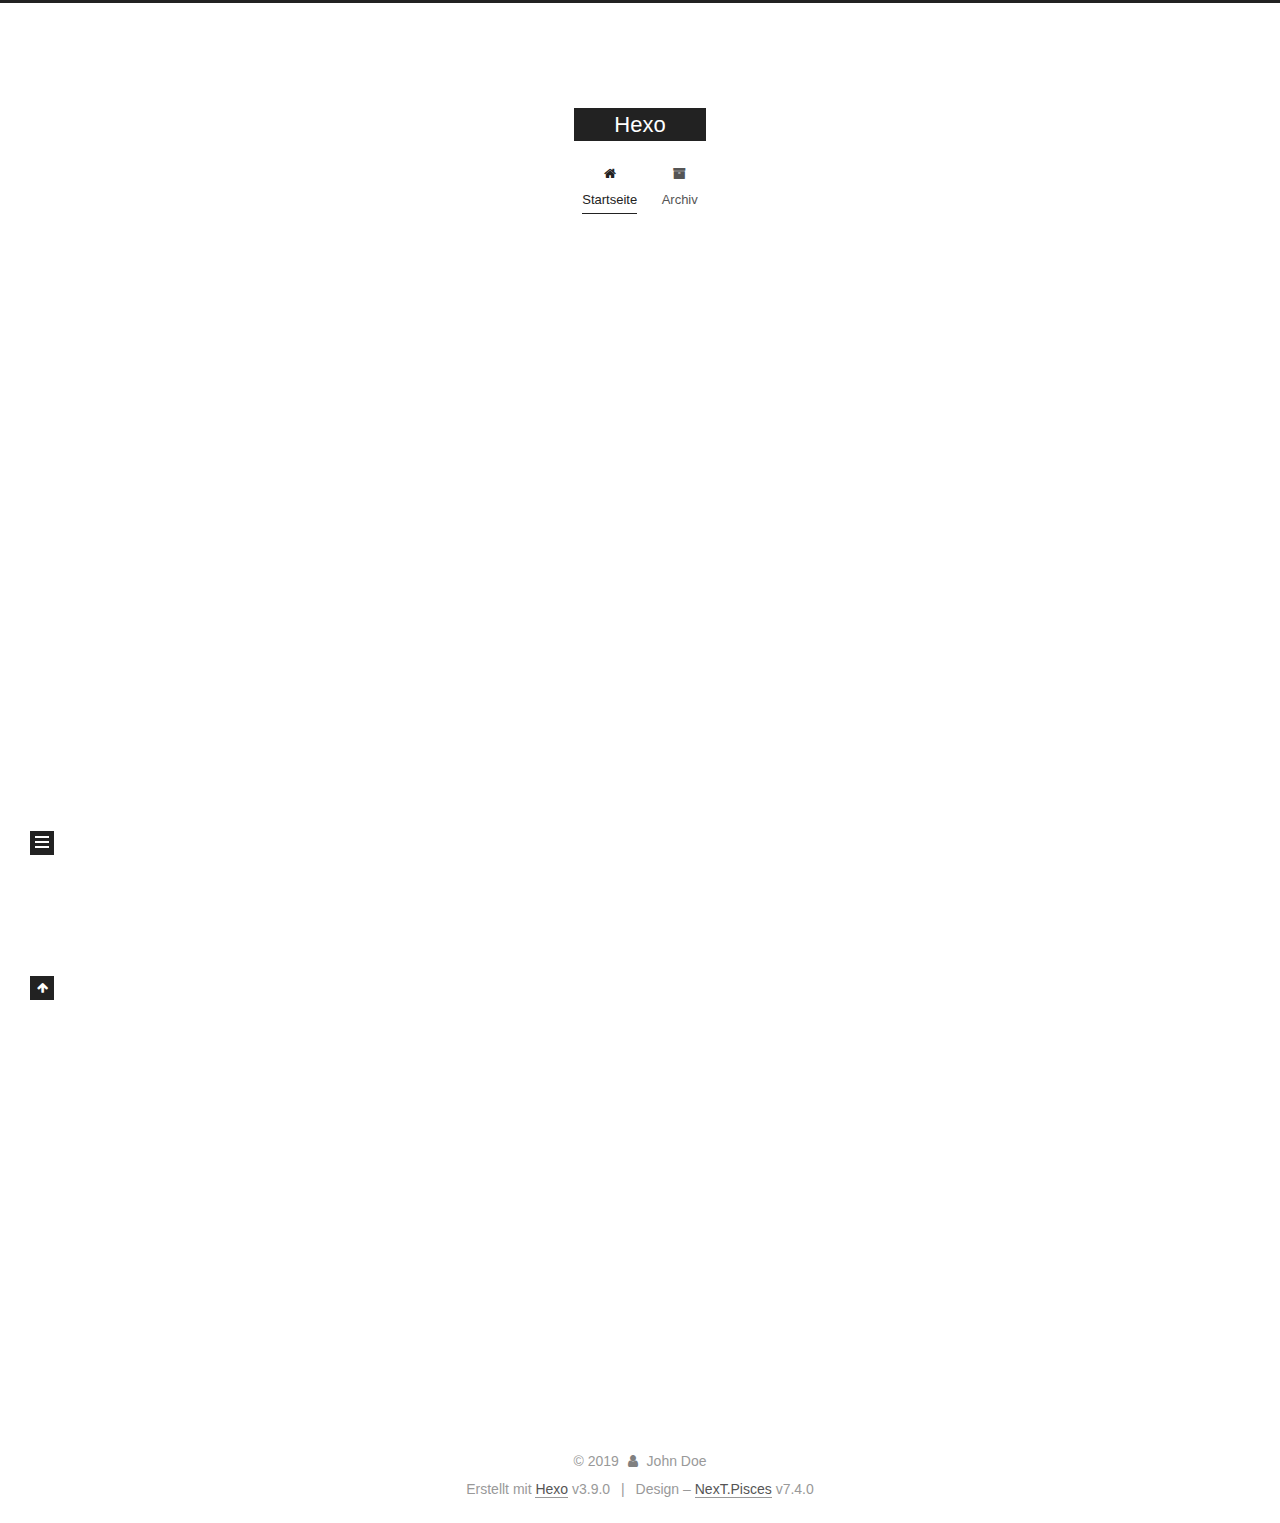
==== commit e80e3908: "Site updated: 2019-09-03 23:44:50" ====
--- a/index.html
+++ b/index.html
@@ -2,124 +2,79 @@
 
 
 
-  
-
-
-<html class="theme-next muse use-motion" lang="en">
-<head><meta name="generator" content="Hexo 3.9.0">
+
+
+<html lang="zh-Hans">
+<head>
   <meta charset="UTF-8">
-<meta http-equiv="X-UA-Compatible" content="IE=edge">
-<meta name="viewport" content="width=device-width, initial-scale=1, maximum-scale=1">
+<meta name="viewport" content="width=device-width, initial-scale=1, maximum-scale=2">
 <meta name="theme-color" content="#222">
-
-
-
-
-
-
-
-
-
-<meta http-equiv="Cache-Control" content="no-transform">
-<meta http-equiv="Cache-Control" content="no-siteapp">
-
-
-
-
-
-
-
-
-
-
-
-
-
-
-
-
-  
-  
-  <link href="/lib/fancybox/source/jquery.fancybox.css?v=2.1.5" rel="stylesheet" type="text/css">
-
-
-
-
-
-
-
-<link href="/lib/font-awesome/css/font-awesome.min.css?v=4.6.2" rel="stylesheet" type="text/css">
-
-<link href="/css/main.css?v=5.1.4" rel="stylesheet" type="text/css">
-
-
-  <link rel="apple-touch-icon" sizes="180x180" href="/images/apple-touch-icon-next.png?v=5.1.4">
-
-
-  <link rel="icon" type="image/png" sizes="32x32" href="/images/favicon-32x32-next.png?v=5.1.4">
-
-
-  <link rel="icon" type="image/png" sizes="16x16" href="/images/favicon-16x16-next.png?v=5.1.4">
-
-
-  <link rel="mask-icon" href="/images/logo.svg?v=5.1.4" color="#222">
-
-
-
-
-
-  <meta name="keywords" content="Hexo, NexT">
-
-
-
-
-
-
-
-
-
-
-<meta property="og:type" content="website">
-<meta property="og:title" content="Hexo">
-<meta property="og:url" content="http://yoursite.com/index.html">
-<meta property="og:site_name" content="Hexo">
-<meta property="og:locale" content="en">
-<meta name="twitter:card" content="summary">
-<meta name="twitter:title" content="Hexo">
-
-
-
-<script type="text/javascript" id="hexo.configurations">
+<meta name="generator" content="Hexo 3.9.0">
+  <link rel="apple-touch-icon" sizes="180x180" href="/images/apple-touch-icon-next.png?v=7.4.0">
+  <link rel="icon" type="image/png" sizes="32x32" href="/images/favicon-32x32-next.png?v=7.4.0">
+  <link rel="icon" type="image/png" sizes="16x16" href="/images/favicon-16x16-next.png?v=7.4.0">
+  <link rel="mask-icon" href="/images/logo.svg?v=7.4.0" color="#222">
+
+<link rel="stylesheet" href="/css/main.css?v=7.4.0">
+
+
+<link rel="stylesheet" href="/lib/font-awesome/css/font-awesome.min.css?v=4.7.0">
+
+
+<script id="hexo-configurations">
   var NexT = window.NexT || {};
   var CONFIG = {
     root: '/',
-    scheme: 'Muse',
-    version: '5.1.4',
-    sidebar: {"position":"left","display":"post","offset":12,"b2t":false,"scrollpercent":false,"onmobile":false},
-    fancybox: true,
-    tabs: true,
-    motion: {"enable":true,"async":false,"transition":{"post_block":"fadeIn","post_header":"slideDownIn","post_body":"slideDownIn","coll_header":"slideLeftIn","sidebar":"slideUpIn"}},
-    duoshuo: {
-      userId: '0',
-      author: 'Author'
-    },
+    scheme: 'Pisces',
+    version: '7.4.0',
+    exturl: false,
+    sidebar: {"position":"left","display":"post","offset":12,"onmobile":false},
+    copycode: {"enable":false,"show_result":false,"style":null},
+    back2top: {"enable":true,"sidebar":false,"scrollpercent":false},
+    bookmark: {"enable":false,"color":"#222","save":"auto"},
+    fancybox: false,
+    mediumzoom: false,
+    lazyload: false,
+    pangu: false,
     algolia: {
-      applicationID: '',
+      appID: '',
       apiKey: '',
       indexName: '',
       hits: {"per_page":10},
       labels: {"input_placeholder":"Search for Posts","hits_empty":"We didn't find any results for the search: ${query}","hits_stats":"${hits} results found in ${time} ms"}
-    }
+    },
+    localsearch: {"enable":false,"trigger":"auto","top_n_per_article":1,"unescape":false,"preload":false},
+    path: '',
+    motion: {"enable":true,"async":false,"transition":{"post_block":"fadeIn","post_header":"slideDownIn","post_body":"slideDownIn","coll_header":"slideLeftIn","sidebar":"slideUpIn"}},
+    translation: {
+      copy_button: 'Kopieren',
+      copy_success: 'Kopiert',
+      copy_failure: 'Kopieren fehlgeschlagen'
+    },
+    sidebarPadding: 40
   };
 </script>
 
-
-
+  <meta property="og:type" content="website">
+<meta property="og:title" content="Hexo">
+<meta property="og:url" content="http://yoursite.com/index.html">
+<meta property="og:site_name" content="Hexo">
+<meta property="og:locale" content="zh-Hans">
+<meta name="twitter:card" content="summary">
+<meta name="twitter:title" content="Hexo">
   <link rel="canonical" href="http://yoursite.com/">
 
 
-
-
+<script id="page-configurations">
+  // https://hexo.io/docs/variables.html
+  CONFIG.page = {
+    sidebar: "",
+    isHome: true,
+    isPost: false,
+    isPage: false,
+    isArchive: false
+  };
+</script>
 
   <title>Hexo</title>
   
@@ -131,38 +86,51 @@
 
 
 
+  <noscript>
+  <style>
+  .use-motion .brand,
+  .use-motion .menu-item,
+  .sidebar-inner,
+  .use-motion .post-block,
+  .use-motion .pagination,
+  .use-motion .comments,
+  .use-motion .post-header,
+  .use-motion .post-body,
+  .use-motion .collection-header { opacity: initial; }
+
+  .use-motion .logo,
+  .use-motion .site-title,
+  .use-motion .site-subtitle {
+    opacity: initial;
+    top: initial;
+  }
+
+  .use-motion .logo-line-before i { left: initial; }
+  .use-motion .logo-line-after i { right: initial; }
+  </style>
+</noscript>
+
 </head>
 
-<body itemscope itemtype="http://schema.org/WebPage" lang="en">
-
-  
-  
-    
-  
-
-  <div class="container sidebar-position-left 
-  page-home">
+<body itemscope itemtype="http://schema.org/WebPage" lang="zh-Hans">
+  <div class="container use-motion">
     <div class="headband"></div>
 
     <header id="header" class="header" itemscope itemtype="http://schema.org/WPHeader">
-      <div class="header-inner"><div class="site-brand-wrapper">
-  <div class="site-meta ">
-    
-
-    <div class="custom-logo-site-title">
+      <div class="header-inner"><div class="site-brand-container">
+  <div class="site-meta">
+
+    <div>
       <a href="/" class="brand" rel="start">
         <span class="logo-line-before"><i></i></span>
         <span class="site-title">Hexo</span>
         <span class="logo-line-after"><i></i></span>
       </a>
     </div>
-      
-        <p class="site-subtitle"></p>
-      
   </div>
 
   <div class="site-nav-toggle">
-    <button>
+    <button aria-label="Navigationsleiste an/ausschalten">
       <span class="btn-bar"></span>
       <span class="btn-bar"></span>
       <span class="btn-bar"></span>
@@ -170,124 +138,95 @@
   </div>
 </div>
 
+
 <nav class="site-nav">
   
-
-  
-    <ul id="menu" class="menu">
+  <ul id="menu" class="menu">
+      
+      
       
         
         <li class="menu-item menu-item-home">
-          <a href="/" rel="section">
-            
-              <i class="menu-item-icon fa fa-fw fa-home"></i> <br>
-            
-            Home
-          </a>
-        </li>
+      
+    
+
+    <a href="/" rel="section"><i class="menu-item-icon fa fa-fw fa-home"></i> <br>Startseite</a>
+
+  </li>
+      
+      
       
         
         <li class="menu-item menu-item-archives">
-          <a href="/archives/" rel="section">
-            
-              <i class="menu-item-icon fa fa-fw fa-archive"></i> <br>
-            
-            Archives
-          </a>
-        </li>
-      
-
-      
-    </ul>
-  
-
-  
+      
+    
+
+    <a href="/archives/" rel="section"><i class="menu-item-icon fa fa-fw fa-archive"></i> <br>Archiv</a>
+
+  </li>
+  </ul>
+
 </nav>
-
-
-
- </div>
+</div>
     </header>
+
+    
+  <div class="back-to-top">
+    <i class="fa fa-arrow-up"></i>
+    <span>0%</span>
+  </div>
+
 
     <main id="main" class="main">
       <div class="main-inner">
         <div class="content-wrap">
+            
+
           <div id="content" class="content">
             
-  <section id="posts" class="posts-expand">
-    
-      
-
-  
-
-  
-  
-  
-
-  <article class="post post-type-normal" itemscope itemtype="http://schema.org/Article">
-  
-  
-  
-  <div class="post-block">
+  <div id="posts" class="posts-expand">
+        <article itemscope itemtype="http://schema.org/Article">
+  
+  
+  
+  <div class="post-block home">
     <link itemprop="mainEntityOfPage" href="http://yoursite.com/2019/09/03/hello-world/">
 
     <span hidden itemprop="author" itemscope itemtype="http://schema.org/Person">
       <meta itemprop="name" content="John Doe">
-      <meta itemprop="description" content>
+      <meta itemprop="description" content="">
       <meta itemprop="image" content="/images/avatar.gif">
     </span>
 
     <span hidden itemprop="publisher" itemscope itemtype="http://schema.org/Organization">
       <meta itemprop="name" content="Hexo">
     </span>
-
-    
       <header class="post-header">
-
-        
-        
-          <h1 class="post-title" itemprop="name headline">
-                
-                <a class="post-title-link" href="/2019/09/03/hello-world/" itemprop="url">Hello World</a></h1>
-        
+        <h1 class="post-title" itemprop="name headline">
+            
+            <a href="/2019/09/03/hello-world/" class="post-title-link" itemprop="url">Hello World</a>
+          
+        </h1>
 
         <div class="post-meta">
-          <span class="post-time">
-            
+            <span class="post-meta-item">
               <span class="post-meta-item-icon">
                 <i class="fa fa-calendar-o"></i>
               </span>
+              <span class="post-meta-item-text">Veröffentlicht am</span>
+
               
-                <span class="post-meta-item-text">Posted on</span>
+                
               
-              <time title="Post created" itemprop="dateCreated datePublished" datetime="2019-09-03T21:22:14+08:00">
-                2019-09-03
-              </time>
-            
-
-            
-
-            
-          </span>
-
-          
-
-          
-            
-          
-
-          
-          
-
-          
-
+
+              <time title="Erstellt: 2019-09-03 21:22:14" itemprop="dateCreated datePublished" datetime="2019-09-03T21:22:14+08:00">2019-09-03</time>
+            </span>
           
 
           
 
         </div>
       </header>
-    
 
     
     
@@ -295,12 +234,7 @@
     <div class="post-body" itemprop="articleBody">
 
       
-      
-
-      
-        
-          
-            <p>Welcome to <a href="https://hexo.io/" target="_blank" rel="noopener">Hexo</a>! This is your very first post. Check <a href="https://hexo.io/docs/" target="_blank" rel="noopener">documentation</a> for more info. If you get any problems when using Hexo, you can find the answer in <a href="https://hexo.io/docs/troubleshooting.html" target="_blank" rel="noopener">troubleshooting</a> or you can ask me on <a href="https://github.com/hexojs/hexo/issues" target="_blank" rel="noopener">GitHub</a>.</p>
+          <p>Welcome to <a href="https://hexo.io/" target="_blank" rel="noopener">Hexo</a>! This is your very first post. Check <a href="https://hexo.io/docs/" target="_blank" rel="noopener">documentation</a> for more info. If you get any problems when using Hexo, you can find the answer in <a href="https://hexo.io/docs/troubleshooting.html" target="_blank" rel="noopener">troubleshooting</a> or you can ask me on <a href="https://github.com/hexojs/hexo/issues" target="_blank" rel="noopener">GitHub</a>.</p>
 <h2 id="Quick-Start"><a href="#Quick-Start" class="headerlink" title="Quick Start"></a>Quick Start</h2><h3 id="Create-a-new-post"><a href="#Create-a-new-post" class="headerlink" title="Create a new post"></a>Create a new post</h3><figure class="highlight bash"><table><tr><td class="gutter"><pre><span class="line">1</span><br></pre></td><td class="code"><pre><span class="line">$ hexo new <span class="string">"My New Post"</span></span><br></pre></td></tr></table></figure>
 
 <p>More info: <a href="https://hexo.io/docs/writing.html" target="_blank" rel="noopener">Writing</a></p>
@@ -314,41 +248,25 @@
 
 <p>More info: <a href="https://hexo.io/docs/deployment.html" target="_blank" rel="noopener">Deployment</a></p>
 
-          
         
       
     </div>
-    
-    
-    
-
-    
-
-    
-
-    
-
-    <footer class="post-footer">
-      
-
-      
-
-      
-
-      
-      
-        <div class="post-eof"></div>
-      
-    </footer>
+
+    
+    
+    
+      <footer class="post-footer">
+          <div class="post-eof"></div>
+        
+      </footer>
   </div>
   
   
   
   </article>
 
-
-    
-  </section>
+    
+  </div>
 
   
 
@@ -356,11 +274,7 @@
           </div>
           
 
-
-          
-
         </div>
-        
           
   
   <div class="sidebar-toggle">
@@ -371,94 +285,70 @@
     </div>
   </div>
 
-  <aside id="sidebar" class="sidebar">
-    
+  <aside class="sidebar">
     <div class="sidebar-inner">
 
-      
-
-      
-
-      <section class="site-overview-wrap sidebar-panel sidebar-panel-active">
-        <div class="site-overview">
-          <div class="site-author motion-element" itemprop="author" itemscope itemtype="http://schema.org/Person">
-            
-              <p class="site-author-name" itemprop="name">John Doe</p>
-              <p class="site-description motion-element" itemprop="description"></p>
-          </div>
-
-          <nav class="site-state motion-element">
-
-            
-              <div class="site-state-item site-state-posts">
-              
-                <a href="/archives/">
-              
-                  <span class="site-state-item-count">1</span>
-                  <span class="site-state-item-name">posts</span>
-                </a>
-              </div>
-            
-
-            
-
-            
-
-          </nav>
-
-          
-
-          
-
-          
-          
-
-          
-          
-
-          
-
-        </div>
-      </section>
-
-      
-
-      
+      <ul class="sidebar-nav motion-element">
+        <li class="sidebar-nav-toc">
+          Inhaltsverzeichnis
+        </li>
+        <li class="sidebar-nav-overview">
+          Übersicht
+        </li>
+      </ul>
+
+      <!--noindex-->
+      <div class="post-toc-wrap sidebar-panel">
+      </div>
+      <!--/noindex-->
+
+      <div class="site-overview-wrap sidebar-panel">
+        <div class="site-author motion-element" itemprop="author" itemscope itemtype="http://schema.org/Person">
+  <p class="site-author-name" itemprop="name">John Doe</p>
+  <div class="site-description" itemprop="description"></div>
+</div>
+  <nav class="site-state motion-element">
+      <div class="site-state-item site-state-posts">
+        
+          <a href="/archives/">
+        
+          <span class="site-state-item-count">1</span>
+          <span class="site-state-item-name">Artikel</span>
+        </a>
+      </div>
+    
+  </nav>
+
+
+
+      </div>
 
     </div>
   </aside>
-
-
-        
+  <div id="sidebar-dimmer"></div>
+
+
       </div>
     </main>
 
     <footer id="footer" class="footer">
       <div class="footer-inner">
         <div class="copyright">&copy; <span itemprop="copyrightYear">2019</span>
-  <span class="with-love">
+  <span class="with-love" id="animate">
     <i class="fa fa-user"></i>
   </span>
   <span class="author" itemprop="copyrightHolder">John Doe</span>
-
-  
 </div>
-
-
-  <div class="powered-by">Powered by <a class="theme-link" target="_blank" href="https://hexo.io">Hexo</a></div>
-
-
-
+  <div class="powered-by">Erstellt mit  <a href="https://hexo.io" class="theme-link" rel="noopener" target="_blank">Hexo</a> v3.9.0</div>
   <span class="post-meta-divider">|</span>
-
-
-
-  <div class="theme-info">Theme &mdash; <a class="theme-link" target="_blank" href="https://github.com/iissnan/hexo-theme-next">NexT.Muse</a> v5.1.4</div>
-
-
-
-
-        
+  <div class="theme-info">Design – <a href="https://theme-next.org" class="theme-link" rel="noopener" target="_blank">NexT.Pisces</a> v7.4.0</div>
+
+        
+
+
+
+
+
 
 
 
@@ -469,146 +359,41 @@
         
       </div>
     </footer>
-
-    
-      <div class="back-to-top">
-        <i class="fa fa-arrow-up"></i>
-        
-      </div>
-    
-
-    
-
-  </div>
-
-  
-
-<script type="text/javascript">
-  if (Object.prototype.toString.call(window.Promise) !== '[object Function]') {
-    window.Promise = null;
-  }
-</script>
-
-
-
-
-
-
-
-
-
-  
-
-
-
-
-
-
-
-
-
-
-
-
-  
-  
-    <script type="text/javascript" src="/lib/jquery/index.js?v=2.1.3"></script>
-  
-
-  
-  
-    <script type="text/javascript" src="/lib/fastclick/lib/fastclick.min.js?v=1.0.6"></script>
-  
-
-  
-  
-    <script type="text/javascript" src="/lib/jquery_lazyload/jquery.lazyload.js?v=1.9.7"></script>
-  
-
-  
-  
-    <script type="text/javascript" src="/lib/velocity/velocity.min.js?v=1.2.1"></script>
-  
-
-  
-  
-    <script type="text/javascript" src="/lib/velocity/velocity.ui.min.js?v=1.2.1"></script>
-  
-
-  
-  
-    <script type="text/javascript" src="/lib/fancybox/source/jquery.fancybox.pack.js?v=2.1.5"></script>
-  
-
-
-  
-
-
-  <script type="text/javascript" src="/js/src/utils.js?v=5.1.4"></script>
-
-  <script type="text/javascript" src="/js/src/motion.js?v=5.1.4"></script>
-
-
-
-  
-  
-
-  
-
-  
-
-
-  <script type="text/javascript" src="/js/src/bootstrap.js?v=5.1.4"></script>
-
-
-
-  
-
-
-  
-
-
-
-
-	
-
-
-
-
-
-  
-
-
-
-
-
-  
-
-
-
-
-
-
-
-
-
-
-
-
-  
-
-
-
-
-
-  
-
-  
-
-  
-
-  
-  
+  </div>
+
+  
+
+
+  <script src="/lib/anime.min.js?v=3.1.0"></script>
+  <script src="/lib/velocity/velocity.min.js?v=1.2.1"></script>
+  <script src="/lib/velocity/velocity.ui.min.js?v=1.2.1"></script>
+<script src="/js/utils.js?v=7.4.0"></script><script src="/js/motion.js?v=7.4.0"></script>
+<script src="/js/schemes/pisces.js?v=7.4.0"></script>
+<script src="/js/next-boot.js?v=7.4.0"></script>
+
+
+
+  
+
+
+
+
+
+
+
+
+
+
+
+
+
+
+
+
+
+
+
+
 
   
 
--- a/css/main.css
+++ b/css/main.css
@@ -1,66 +1,43 @@
-/* normalize.css v3.0.2 | MIT License | git.io/normalize */
 html {
-  font-family: sans-serif; /* 1 */
-  -ms-text-size-adjust: 100%; /* 2 */
+  line-height: 1.15; /* 1 */
   -webkit-text-size-adjust: 100%; /* 2 */
 }
 body {
   margin: 0;
 }
-article,
-aside,
-details,
-figcaption,
-figure,
-footer,
-header,
-hgroup,
-main,
-menu,
-nav,
-section,
-summary {
+main {
   display: block;
-}
-audio,
-canvas,
-progress,
-video {
-  display: inline-block; /* 1 */
-  vertical-align: baseline; /* 2 */
-}
-audio:not([controls]) {
-  display: none;
-  height: 0;
-}
-[hidden],
-template {
-  display: none;
-}
-a {
-  background-color: transparent;
-}
-a:active,
-a:hover {
-  outline: 0;
-}
-abbr[title] {
-  border-bottom: 1px dotted;
-}
-b,
-strong {
-  font-weight: bold;
-}
-dfn {
-  font-style: italic;
 }
 h1 {
   font-size: 2em;
   margin: 0.67em 0;
 }
-mark {
-  background: #ff0;
-  color: #000;
+hr {
+  box-sizing: content-box; /* 1 */
+  height: 0; /* 1 */
+  overflow: visible; /* 2 */
+}
+pre {
+  font-family: monospace, monospace; /* 1 */
+  font-size: 1em; /* 2 */
+}
+a {
+  background-color: transparent;
+}
+abbr[title] {
+  border-bottom: none; /* 1 */
+  text-decoration: underline; /* 2 */
+  text-decoration: underline dotted; /* 2 */
+}
+b,
+strong {
+  font-weight: bolder;
+}
+code,
+kbd,
+samp {
+  font-family: monospace, monospace; /* 1 */
+  font-size: 1em; /* 2 */
 }
 small {
   font-size: 80%;
@@ -72,138 +49,117 @@
   position: relative;
   vertical-align: baseline;
 }
+sub {
+  bottom: -0.25em;
+}
 sup {
   top: -0.5em;
 }
-sub {
-  bottom: -0.25em;
-}
 img {
-  border: 0;
-}
-svg:not(:root) {
-  overflow: hidden;
-}
-figure {
-  margin: 1em 40px;
-}
-hr {
-  -moz-box-sizing: content-box;
-  box-sizing: content-box;
-  height: 0;
-}
-pre {
-  overflow: auto;
-}
-code,
-kbd,
-pre,
-samp {
-  font-family: monospace, monospace;
-  font-size: 1em;
+  border-style: none;
 }
 button,
 input,
 optgroup,
 select,
 textarea {
-  color: inherit; /* 1 */
-  font: inherit; /* 2 */
-  margin: 0; /* 3 */
-}
-button {
+  font-family: inherit; /* 1 */
+  font-size: 100%; /* 1 */
+  line-height: 1.15; /* 1 */
+  margin: 0; /* 2 */
+}
+button,
+input {
+/* 1 */
   overflow: visible;
 }
 button,
 select {
+/* 1 */
   text-transform: none;
 }
 button,
-html input[type="button"],
-input[type="reset"],
-input[type="submit"] {
-  -webkit-appearance: button; /* 2 */
-  cursor: pointer; /* 3 */
-}
-button[disabled],
-html input[disabled] {
-  cursor: default;
+[type='button'],
+[type='reset'],
+[type='submit'] {
+  -webkit-appearance: button;
 }
 button::-moz-focus-inner,
-input::-moz-focus-inner {
-  border: 0;
+[type='button']::-moz-focus-inner,
+[type='reset']::-moz-focus-inner,
+[type='submit']::-moz-focus-inner {
+  border-style: none;
   padding: 0;
 }
-input {
-  line-height: normal;
-}
-input[type="checkbox"],
-input[type="radio"] {
+button:-moz-focusring,
+[type='button']:-moz-focusring,
+[type='reset']:-moz-focusring,
+[type='submit']:-moz-focusring {
+  outline: 1px dotted ButtonText;
+}
+fieldset {
+  padding: 0.35em 0.75em 0.625em;
+}
+legend {
+  box-sizing: border-box; /* 1 */
+  color: inherit; /* 2 */
+  display: table; /* 1 */
+  max-width: 100%; /* 1 */
+  padding: 0; /* 3 */
+  white-space: normal; /* 1 */
+}
+progress {
+  vertical-align: baseline;
+}
+textarea {
+  overflow: auto;
+}
+[type='checkbox'],
+[type='radio'] {
   box-sizing: border-box; /* 1 */
   padding: 0; /* 2 */
 }
-input[type="number"]::-webkit-inner-spin-button,
-input[type="number"]::-webkit-outer-spin-button {
+[type='number']::-webkit-inner-spin-button,
+[type='number']::-webkit-outer-spin-button {
   height: auto;
 }
-input[type="search"] {
+[type='search'] {
+  outline-offset: -2px; /* 2 */
   -webkit-appearance: textfield; /* 1 */
-  -moz-box-sizing: content-box;
-  -webkit-box-sizing: content-box; /* 2 */
-  box-sizing: content-box;
-}
-input[type="search"]::-webkit-search-cancel-button,
-input[type="search"]::-webkit-search-decoration {
+}
+[type='search']::-webkit-search-decoration {
   -webkit-appearance: none;
 }
-fieldset {
-  border: 1px solid #c0c0c0;
-  margin: 0 2px;
-  padding: 0.35em 0.625em 0.75em;
-}
-legend {
-  border: 0; /* 1 */
-  padding: 0; /* 2 */
-}
-textarea {
-  overflow: auto;
-}
-optgroup {
-  font-weight: bold;
-}
-table {
-  border-collapse: collapse;
-  border-spacing: 0;
-}
-td,
-th {
-  padding: 0;
+::-webkit-file-upload-button {
+  font: inherit; /* 2 */
+  -webkit-appearance: button; /* 1 */
+}
+details {
+  display: block;
+}
+summary {
+  display: list-item;
+}
+template {
+  display: none;
+}
+[hidden] {
+  display: none;
 }
 ::selection {
   background: #262a30;
   color: #fff;
 }
 body {
-  position: relative;
+  background: #fff;
+  color: #555;
   font-family: 'Lato', "PingFang SC", "Microsoft YaHei", sans-serif;
-  font-size: 14px;
+  font-size: 1em;
   line-height: 2;
-  color: #555;
-  background: #fff;
-}
-@media (max-width: 767px) {
+}
+@media (max-width: 991px) {
   body {
-    padding-right: 0 !important;
-  }
-}
-@media (min-width: 768px) and (max-width: 991px) {
-  body {
-    padding-right: 0 !important;
-  }
-}
-@media (min-width: 1600px) {
-  body {
-    font-size: 16px;
+    padding-right: 0;
   }
 }
 h1,
@@ -212,105 +168,72 @@
 h4,
 h5,
 h6 {
-  margin: 0;
-  padding: 0;
+  font-family: 'Lato', "PingFang SC", "Microsoft YaHei", sans-serif;
   font-weight: bold;
   line-height: 1.5;
-  font-family: 'Lato', "PingFang SC", "Microsoft YaHei", sans-serif;
-}
-h2,
-h3,
-h4,
-h5,
+  margin: 20px 0 15px;
+  padding: 0;
+}
+h1 {
+  font-size: 1.75em;
+}
+h2 {
+  font-size: 1.625em;
+}
+h3 {
+  font-size: 1.5em;
+}
+h4 {
+  font-size: 1.375em;
+}
+h5 {
+  font-size: 1.25em;
+}
 h6 {
-  margin: 20px 0 15px;
-}
-h1 {
-  font-size: 22px;
-}
-@media (max-width: 767px) {
-  h1 {
-    font-size: 18px;
-  }
-}
-h2 {
-  font-size: 20px;
-}
-@media (max-width: 767px) {
-  h2 {
-    font-size: 16px;
-  }
-}
-h3 {
-  font-size: 18px;
-}
-@media (max-width: 767px) {
-  h3 {
-    font-size: 14px;
-  }
-}
-h4 {
-  font-size: 16px;
-}
-@media (max-width: 767px) {
-  h4 {
-    font-size: 12px;
-  }
-}
-h5 {
-  font-size: 14px;
-}
-@media (max-width: 767px) {
-  h5 {
-    font-size: 10px;
-  }
-}
-h6 {
-  font-size: 12px;
-}
-@media (max-width: 767px) {
-  h6 {
-    font-size: 8px;
-  }
+  font-size: 1.125em;
 }
 p {
   margin: 0 0 20px 0;
 }
-a {
+a,
+span.exturl {
+  overflow-wrap: break-word;
+  word-wrap: break-word;
+  background-color: transparent;
+  border-bottom: 1px solid #999;
   color: #555;
+  outline: none;
   text-decoration: none;
-  outline: none;
-  border-bottom: 1px solid #999;
-  word-wrap: break-word;
-}
-a:hover {
+  cursor: pointer;
+}
+a:hover,
+span.exturl:hover {
+  border-bottom-color: #222;
   color: #222;
-  border-bottom-color: #222;
-}
-blockquote {
-  margin: 0;
-  padding: 0;
-}
-img {
+}
+iframe,
+img,
+video {
   display: block;
-  margin: auto;
+  margin-left: auto;
+  margin-right: auto;
   max-width: 100%;
-  height: auto;
 }
 hr {
-  margin: 40px 0;
-  height: 3px;
-  border: none;
   background-color: #ddd;
   background-image: repeating-linear-gradient(-45deg, #fff, #fff 4px, transparent 4px, transparent 8px);
+  border: 0;
+  height: 3px;
+  margin: 40px 0;
 }
 blockquote {
+  border-left: 4px solid #ddd;
+  color: #666;
+  margin: 0;
   padding: 0 15px;
-  color: #666;
-  border-left: 4px solid #ddd;
 }
 blockquote cite::before {
-  content: "-";
+  content: '-';
   padding: 0 5px;
 }
 dt {
@@ -321,12 +244,12 @@
   padding: 0;
 }
 kbd {
+  background-color: #f9f9f9;
+  background-image: linear-gradient(top, #eee, #fff, #eee);
   border: 1px solid #ccc;
   border-radius: 0.2em;
   box-shadow: 0.1em 0.1em 0.2em rgba(0,0,0,0.1);
-  background-color: #f9f9f9;
   font-family: inherit;
-  background-image: -webkit-linear-gradient(top, #eee, #fff, #eee);
   padding: 0.1em 0.3em;
   white-space: nowrap;
 }
@@ -359,12 +282,12 @@
   margin-left: auto;
   margin-right: auto;
 }
-.clearfix:before,
-.clearfix:after {
-  content: " ";
+.clearfix::before,
+.clearfix::after {
+  content: ' ';
   display: table;
 }
-.clearfix:after {
+.clearfix::after {
   clear: both;
 }
 .pullquote {
@@ -380,56 +303,44 @@
   margin-left: 10px;
   margin-right: 5px;
 }
-.affix.affix.affix {
-  position: fixed;
-}
 .translation {
+  color: #999;
+  font-size: 0.875em;
   margin-top: -20px;
-  font-size: 14px;
-  color: #999;
-}
-.scrollbar-measure {
-  width: 100px;
-  height: 100px;
-  overflow: scroll;
-  position: absolute;
-  top: -9999px;
-}
-.use-motion .motion-element {
-  opacity: 0;
+}
+.table-container {
+  -webkit-overflow-scrolling: touch;
+  overflow: auto;
 }
 table {
-  margin: 20px 0;
-  width: 100%;
   border-collapse: collapse;
   border-spacing: 0;
-  border: 1px solid #ddd;
-  font-size: 14px;
-  table-layout: fixed;
-  word-wrap: break-all;
-}
-table>tbody>tr:nth-of-type(odd) {
+  font-size: 0.875em;
+  margin: 0 0 20px 0;
+  width: 100%;
+}
+table > tbody > tr:nth-of-type(odd) {
   background-color: #f9f9f9;
 }
-table>tbody>tr:hover {
+table > tbody > tr:hover {
   background-color: #f5f5f5;
 }
 caption,
 th,
 td {
+  font-weight: normal;
   padding: 8px;
   text-align: left;
   vertical-align: middle;
-  font-weight: normal;
 }
 th,
 td {
+  border: 1px solid #ddd;
   border-bottom: 3px solid #ddd;
-  border-right: 1px solid #eee;
 }
 th {
+  font-weight: 700;
   padding-bottom: 10px;
-  font-weight: 700;
 }
 td {
   border-bottom-width: 1px;
@@ -440,41 +351,48 @@
 }
 .container {
   position: relative;
-  min-height: 100%;
 }
 .header-inner {
   margin: 0 auto;
   padding: 100px 0 70px;
   width: 700px;
 }
+@media (min-width: 1200px) {
+  .container .header-inner {
+    width: 800px;
+  }
+}
 @media (min-width: 1600px) {
   .container .header-inner {
     width: 900px;
   }
 }
-.main {
-  padding-bottom: 150px;
-}
 .main-inner {
   margin: 0 auto;
   width: 700px;
 }
+@media (min-width: 1200px) {
+  .container .main-inner {
+    width: 800px;
+  }
+}
 @media (min-width: 1600px) {
   .container .main-inner {
     width: 900px;
   }
 }
 .footer {
-  position: absolute;
-  left: 0;
-  bottom: 0;
-  width: 100%;
-  min-height: 50px;
+  padding: 20px 0;
 }
 .footer-inner {
   box-sizing: border-box;
-  margin: 20px auto;
+  margin: 0 auto;
   width: 700px;
+}
+@media (min-width: 1200px) {
+  .container .footer-inner {
+    width: 800px;
+  }
 }
 @media (min-width: 1600px) {
   .container .footer-inner {
@@ -483,100 +401,97 @@
 }
 pre,
 .highlight {
-  overflow: auto;
-  margin: 20px 0;
-  padding: 0;
-  font-size: 13px;
+  background: #f7f7f7;
   color: #4d4d4c;
-  background: #f7f7f7;
   line-height: 1.6;
+  margin: 0 auto 20px;
 }
 pre,
 code {
   font-family: consolas, Menlo, "PingFang SC", "Microsoft YaHei", monospace;
 }
 code {
-  padding: 2px 4px;
+  overflow-wrap: break-word;
   word-wrap: break-word;
-  color: #555;
   background: #eee;
   border-radius: 3px;
-  font-size: 13px;
+  color: #555;
+  padding: 2px 4px;
 }
 pre {
+  overflow: auto;
   padding: 10px;
 }
 pre code {
+  background: none;
+  color: #4d4d4c;
+  font-size: 0.875em;
   padding: 0;
-  color: #4d4d4c;
-  background: none;
   text-shadow: none;
 }
-.highlight {
-  border-radius: 1px;
+.highlight *::selection {
+  background: #d6d6d6;
 }
 .highlight pre {
-  border: none;
+  border: 0;
   margin: 0;
   padding: 10px 0;
 }
 .highlight table {
+  border: 0;
   margin: 0;
   width: auto;
-  border: none;
 }
 .highlight td {
-  border: none;
+  border: 0;
   padding: 0;
 }
 .highlight figcaption {
-  font-size: 1em;
+  background: #eee;
+  border-bottom: 1px solid #e9e9e9;
   color: #4d4d4c;
   line-height: 1em;
-  margin-bottom: 1em;
-}
-.highlight figcaption:before,
-.highlight figcaption:after {
-  content: " ";
+  margin: 0;
+  padding: 0.5em;
+}
+.highlight figcaption::before,
+.highlight figcaption::after {
+  content: ' ';
   display: table;
 }
-.highlight figcaption:after {
+.highlight figcaption::after {
   clear: both;
 }
 .highlight figcaption a {
+  color: #4d4d4c;
   float: right;
-  color: #4d4d4c;
 }
 .highlight figcaption a:hover {
   border-bottom-color: #4d4d4c;
 }
 .highlight .gutter pre {
+  background-color: #eff2f3;
+  color: #869194;
   padding-left: 10px;
   padding-right: 10px;
-  color: #869194;
   text-align: right;
-  background-color: #eff2f3;
 }
 .highlight .code pre {
+  background-color: #f7f7f7;
+  padding-left: 10px;
   width: 100%;
-  padding-left: 10px;
-  padding-right: 10px;
-  background-color: #f7f7f7;
-}
-.highlight .line {
-  height: 20px;
 }
 .gutter {
-  -webkit-user-select: none;
   -moz-user-select: none;
   -ms-user-select: none;
+  -webkit-user-select: none;
   user-select: none;
 }
 .gist table {
   width: auto;
 }
 .gist table td {
-  border: none;
+  border: 0;
 }
 pre .deletion {
   background: #fdd;
@@ -585,7 +500,11 @@
   background: #dfd;
 }
 pre .meta {
-  color: #8959a8;
+  color: #eab700;
+  -moz-user-select: none;
+  -ms-user-select: none;
+  -webkit-user-select: none;
+  user-select: none;
 }
 pre .comment {
   color: #8e908c;
@@ -593,6 +512,7 @@
 pre .variable,
 pre .attribute,
 pre .tag,
+pre .name,
 pre .regexp,
 pre .ruby .constant,
 pre .xml .tag .title,
@@ -607,6 +527,7 @@
 pre .number,
 pre .preprocessor,
 pre .built_in,
+pre .builtin-name,
 pre .literal,
 pre .params,
 pre .constant,
@@ -616,13 +537,13 @@
 pre .ruby .class .title,
 pre .css .rules .attribute,
 pre .string,
+pre .symbol,
 pre .value,
 pre .inheritance,
 pre .header,
 pre .ruby .symbol,
 pre .xml .cdata,
 pre .special,
-pre .number,
 pre .formula {
   color: #718c00;
 }
@@ -644,107 +565,173 @@
 pre .javascript .function {
   color: #8959a8;
 }
-.full-image.full-image.full-image.full-image {
-  border: none;
-  max-width: 100%;
-  width: auto;
-  margin: 20px auto 25px;
-}
-@media (min-width: 992px) {
-  .full-image.full-image.full-image.full-image {
-    max-width: none;
-    width: 110%;
-    margin: 25px -5%;
-  }
-}
-.blockquote-center,
-.page-home .post-type-quote blockquote,
-.page-post-detail .post-type-quote blockquote {
-  position: relative;
+.blockquote-center {
+  border-left: none;
   margin: 40px 0;
   padding: 0;
-  border-left: none;
+  position: relative;
   text-align: center;
 }
 .blockquote-center::before,
-.page-home .post-type-quote blockquote::before,
-.page-post-detail .post-type-quote blockquote::before,
-.blockquote-center::after,
-.page-home .post-type-quote blockquote::after,
-.page-post-detail .post-type-quote blockquote::after {
-  position: absolute;
+.blockquote-center::after {
+  background-position: 0 -6px;
+  background-repeat: no-repeat;
+  background-size: 22px 22px;
   content: ' ';
   display: block;
-  width: 100%;
   height: 24px;
   opacity: 0.2;
-  background-repeat: no-repeat;
-  background-position: 0 -6px;
-  background-size: 22px 22px;
-}
-.blockquote-center::before,
-.page-home .post-type-quote blockquote::before,
-.page-post-detail .post-type-quote blockquote::before {
-  top: -20px;
+  position: absolute;
+  width: 100%;
+}
+.blockquote-center::before {
   background-image: url("../images/quote-l.svg");
   border-top: 1px solid #ccc;
-}
-.blockquote-center::after,
-.page-home .post-type-quote blockquote::after,
-.page-post-detail .post-type-quote blockquote::after {
+  top: -20px;
+}
+.blockquote-center::after {
+  background-image: url("../images/quote-r.svg");
+  background-position: 100% 8px;
+  border-bottom: 1px solid #ccc;
   bottom: -20px;
-  background-image: url("../images/quote-r.svg");
-  border-bottom: 1px solid #ccc;
-  background-position: 100% 8px;
 }
 .blockquote-center p,
-.page-home .post-type-quote blockquote p,
-.page-post-detail .post-type-quote blockquote p,
-.blockquote-center div,
-.page-home .post-type-quote blockquote div,
-.page-post-detail .post-type-quote blockquote div {
-  text-align: center;
-}
-.post .post-body .group-picture img {
+.blockquote-center div {
+  text-align: center;
+}
+.post-body .group-picture img {
+  border: 0;
   box-sizing: border-box;
+  margin: 0 auto;
   padding: 0 3px;
-  border: none;
-}
-.post .group-picture-row {
+}
+.post-body .group-picture-row {
+  margin-bottom: 6px;
   overflow: hidden;
-  margin-top: 6px;
-}
-.post .group-picture-row:first-child {
-  margin-top: 0;
-}
-.post .group-picture-column {
+}
+.post-body .group-picture-column {
   float: left;
-}
-.page-post-detail .post-body .group-picture-column {
-  float: none;
-  margin-top: 10px;
-  width: auto !important;
-}
-.page-post-detail .post-body .group-picture-column img {
-  margin: 0 auto;
-}
-.page-archive .group-picture-container {
-  overflow: hidden;
-}
-.page-archive .group-picture-row {
-  float: left;
-}
-.page-archive .group-picture-row:first-child {
-  margin-top: 6px;
-}
-.page-archive .group-picture-column {
-  max-width: 150px;
-  max-height: 150px;
+  margin-bottom: 10px;
+}
+.post-body .label {
+  display: inline;
+  padding: 0 2px;
+}
+.post-body .label.default {
+  background-color: #f0f0f0;
+}
+.post-body .label.primary {
+  background-color: #efe6f7;
+}
+.post-body .label.info {
+  background-color: #e5f2f8;
+}
+.post-body .label.success {
+  background-color: #e7f4e9;
+}
+.post-body .label.warning {
+  background-color: #fcf6e1;
+}
+.post-body .label.danger {
+  background-color: #fae8eb;
+}
+.post-body .tabs {
+  margin-bottom: 20px;
+}
+.post-body .tabs,
+.tabs-comment {
+  display: block;
+  padding-top: 10px;
+  position: relative;
+}
+.post-body .tabs ul.nav-tabs,
+.tabs-comment ul.nav-tabs {
+  display: flex;
+  flex-wrap: wrap;
+  margin: 0;
+  margin-bottom: -1px;
+  padding: 0;
+}
+@media (max-width: 413px) {
+  .post-body .tabs ul.nav-tabs,
+  .tabs-comment ul.nav-tabs {
+    display: block;
+    margin-bottom: 5px;
+  }
+}
+.post-body .tabs ul.nav-tabs li.tab,
+.tabs-comment ul.nav-tabs li.tab {
+  background-color: #fff;
+  border-bottom: 1px solid #ddd;
+  border-left: 1px solid transparent;
+  border-right: 1px solid transparent;
+  border-top: 3px solid transparent;
+  flex-grow: 1;
+  list-style-type: none;
+}
+@media (max-width: 413px) {
+  .post-body .tabs ul.nav-tabs li.tab,
+  .tabs-comment ul.nav-tabs li.tab {
+    border-bottom: 1px solid transparent;
+    border-left: 3px solid transparent;
+    border-right: 1px solid transparent;
+    border-top: 1px solid transparent;
+  }
+}
+.post-body .tabs ul.nav-tabs li.tab a,
+.tabs-comment ul.nav-tabs li.tab a {
+  border-bottom: initial;
+  display: block;
+  line-height: 1.8em;
+  outline: 0;
+  padding: 0.25em 0.75em;
+  text-align: center;
+  transition-delay: 0s;
+  transition-duration: 0.2s;
+  transition-timing-function: ease-out;
+}
+.post-body .tabs ul.nav-tabs li.tab a i,
+.tabs-comment ul.nav-tabs li.tab a i {
+  width: 1.285714285714286em;
+}
+.post-body .tabs ul.nav-tabs li.tab.active,
+.tabs-comment ul.nav-tabs li.tab.active {
+  border-bottom: 1px solid transparent;
+  border-left: 1px solid #ddd;
+  border-right: 1px solid #ddd;
+  border-top: 3px solid #fc6423;
+}
+@media (max-width: 413px) {
+  .post-body .tabs ul.nav-tabs li.tab.active,
+  .tabs-comment ul.nav-tabs li.tab.active {
+    border-bottom: 1px solid #ddd;
+    border-left: 3px solid #fc6423;
+    border-right: 1px solid #ddd;
+    border-top: 1px solid #ddd;
+  }
+}
+.post-body .tabs ul.nav-tabs li.tab.active a,
+.tabs-comment ul.nav-tabs li.tab.active a {
+  color: #555;
+  cursor: default;
+}
+.post-body .tabs .tab-content .tab-pane,
+.tabs-comment .tab-content .tab-pane {
+  border: 1px solid #ddd;
+  padding: 20px 20px 0 20px;
+}
+.post-body .tabs .tab-content .tab-pane:not(.active),
+.tabs-comment .tab-content .tab-pane:not(.active) {
+  display: none;
+}
+.post-body .tabs .tab-content .tab-pane.active,
+.tabs-comment .tab-content .tab-pane.active {
+  display: block;
 }
 .post-body .note {
+  margin-bottom: 20px;
+  padding: 15px;
   position: relative;
-  padding: 15px;
-  margin-bottom: 20px;
   border: 1px solid #eee;
   border-left-width: 5px;
   border-radius: 3px;
@@ -755,16 +742,17 @@
 .post-body .note h5,
 .post-body .note h6 {
   margin-top: 0;
+  border-bottom: initial;
   margin-bottom: 0;
-  border-bottom: initial;
-  padding-top: 0 !important;
+  padding-top: 0;
 }
 .post-body .note p:first-child,
 .post-body .note ul:first-child,
 .post-body .note ol:first-child,
 .post-body .note table:first-child,
 .post-body .note pre:first-child,
-.post-body .note blockquote:first-child {
+.post-body .note blockquote:first-child,
+.post-body .note img:first-child {
   margin-top: 0;
 }
 .post-body .note p:last-child,
@@ -772,7 +760,8 @@
 .post-body .note ol:last-child,
 .post-body .note table:last-child,
 .post-body .note pre:last-child,
-.post-body .note blockquote:last-child {
+.post-body .note blockquote:last-child,
+.post-body .note img:last-child {
   margin-bottom: 0;
 }
 .post-body .note.default {
@@ -835,148 +824,42 @@
 .post-body .note.danger h6 {
   color: #d9534f;
 }
-.post-body .label {
-  display: inline;
-  padding: 0 2px;
-  white-space: nowrap;
-}
-.post-body .label.default {
-  background-color: #f0f0f0;
-}
-.post-body .label.primary {
-  background-color: #efe6f7;
-}
-.post-body .label.info {
-  background-color: #e5f2f8;
-}
-.post-body .label.success {
-  background-color: #e7f4e9;
-}
-.post-body .label.warning {
-  background-color: #fcf6e1;
-}
-.post-body .label.danger {
-  background-color: #fae8eb;
-}
-.post-body .tabs {
-  position: relative;
-  display: block;
-  margin-bottom: 20px;
-  padding-top: 10px;
-}
-.post-body .tabs ul.nav-tabs {
-  margin: 0;
-  padding: 0;
-  display: flex;
-  margin-bottom: -1px;
-}
-@media (max-width: 413px) {
-  .post-body .tabs ul.nav-tabs {
-    display: block;
-    margin-bottom: 5px;
-  }
-}
-.post-body .tabs ul.nav-tabs li.tab {
-  list-style-type: none !important;
-  margin: 0 0.25em 0 0;
-  border-top: 3px solid transparent;
-  border-left: 1px solid transparent;
-  border-right: 1px solid transparent;
-}
-@media (max-width: 413px) {
-  .post-body .tabs ul.nav-tabs li.tab {
-    margin: initial;
-    border-top: 1px solid transparent;
-    border-left: 3px solid transparent;
-    border-right: 1px solid transparent;
-    border-bottom: 1px solid transparent;
-  }
-}
-.post-body .tabs ul.nav-tabs li.tab a {
-  outline: 0;
-  border-bottom: initial;
-  display: block;
-  line-height: 1.8em;
-  padding: 0.25em 0.75em;
-  transition-duration: 0.2s;
-  transition-timing-function: ease-out;
-  transition-delay: 0s;
-}
-.post-body .tabs ul.nav-tabs li.tab a i {
-  width: 1.285714285714286em;
-}
-.post-body .tabs ul.nav-tabs li.tab.active {
-  border-top: 3px solid #fc6423;
-  border-left: 1px solid #ddd;
-  border-right: 1px solid #ddd;
-  background-color: #fff;
-}
-@media (max-width: 413px) {
-  .post-body .tabs ul.nav-tabs li.tab.active {
-    border-top: 1px solid #ddd;
-    border-left: 3px solid #fc6423;
-    border-right: 1px solid #ddd;
-    border-bottom: 1px solid #ddd;
-  }
-}
-.post-body .tabs ul.nav-tabs li.tab.active a {
-  cursor: default;
-  color: #555;
-}
-.post-body .tabs .tab-content {
-  background-color: #fff;
-}
-.post-body .tabs .tab-content .tab-pane {
-  border: 1px solid #ddd;
-  padding: 20px 20px 0 20px;
-}
-.post-body .tabs .tab-content .tab-pane:not(.active) {
-  display: none !important;
-}
-.post-body .tabs .tab-content .tab-pane.active {
-  display: block !important;
-}
 .btn {
-  display: inline-block;
-  padding: 0 20px;
-  font-size: 14px;
-  color: #fff;
   background: #222;
   border: 2px solid #222;
+  border-radius: 0;
+  color: #fff;
+  display: inline-block;
+  font-size: 0.875em;
+  line-height: 2;
+  padding: 0 20px;
   text-decoration: none;
-  border-radius: 0;
-  transition-property: background-color;
+  transition-delay: 0s;
   transition-duration: 0.2s;
   transition-timing-function: ease-in-out;
-  transition-delay: 0s;
-  line-height: 2;
+  transition-property: background-color;
 }
 .btn:hover {
+  background: #fff;
   border-color: #222;
   color: #222;
-  background: #fff;
-}
-.btn +.btn {
+}
+.btn + .btn {
   margin: 0 0 8px 8px;
 }
 .btn .fa-fw {
+  text-align: left;
   width: 1.285714285714286em;
-  text-align: left;
 }
 .btn-bar {
-  display: block;
-  width: 22px;
-  height: 2px;
   background: #555;
   border-radius: 1px;
-}
-.btn-bar+.btn-bar {
+  display: block;
+  height: 2px;
+  width: 22px;
+}
+.btn-bar + .btn-bar {
   margin-top: 4px;
-}
-.pagination {
-  margin: 120px 0 40px;
-  text-align: center;
-  border-top: 1px solid #eee;
 }
 .page-number-basic,
 .pagination .prev,
@@ -984,10 +867,10 @@
 .pagination .page-number,
 .pagination .space {
   display: inline-block;
+  margin: 0 10px;
+  padding: 0 11px;
   position: relative;
   top: -1px;
-  margin: 0 10px;
-  padding: 0 11px;
 }
 @media (max-width: 767px) {
   .page-number-basic,
@@ -998,15 +881,20 @@
     margin: 0 5px;
   }
 }
+.pagination {
+  border-top: 1px solid #eee;
+  margin: 120px 0 40px;
+  text-align: center;
+}
 .pagination .prev,
 .pagination .next,
 .pagination .page-number {
   border-bottom: 0;
   border-top: 1px solid #eee;
   transition-property: border-color;
+  transition-delay: 0s;
   transition-duration: 0.2s;
   transition-timing-function: ease-in-out;
-  transition-delay: 0s;
 }
 .pagination .prev:hover,
 .pagination .next:hover,
@@ -1014,8 +902,8 @@
   border-top-color: #222;
 }
 .pagination .space {
+  margin: 0;
   padding: 0;
-  margin: 0;
 }
 .pagination .prev {
   margin-left: 0;
@@ -1024,9 +912,9 @@
   margin-right: 0;
 }
 .pagination .page-number.current {
-  color: #fff;
   background: #ccc;
   border-top-color: #ccc;
+  color: #fff;
 }
 @media (max-width: 767px) {
   .pagination {
@@ -1035,9 +923,9 @@
   .pagination .prev,
   .pagination .next,
   .pagination .page-number {
+    border-bottom: 1px solid #eee;
+    border-top: 0;
     margin-bottom: 10px;
-    border-top: 0;
-    border-bottom: 1px solid #eee;
     padding: 0 10px;
   }
   .pagination .prev:hover,
@@ -1048,47 +936,73 @@
 }
 .comments {
   margin: 60px 20px 0;
-}
-.tag-cloud {
-  text-align: center;
-}
-.tag-cloud a {
-  display: inline-block;
-  margin: 10px;
+  overflow: hidden;
+}
+.comment-button-group {
+  display: flex;
+  flex-wrap: wrap-reverse;
+  justify-content: center;
+  margin: 1em 0;
+}
+.comment-button-group .comment-button {
+  margin: 0.1em 0.2em;
+}
+.comment-button-group .comment-button.active {
+  background: #fff;
+  border-color: #222;
+  color: #222;
+}
+.comment-position {
+  display: none;
+}
+.comment-position.active {
+  display: block;
+}
+.tabs-comment {
+  background: #fff;
+  margin-top: 4em;
+  padding-top: 0;
+}
+.tabs-comment .comments {
+  border: 0;
+  box-shadow: none;
+  margin-top: 0;
+  padding-top: 0;
 }
 .back-to-top {
+  background: #222;
+  bottom: -100px;
   box-sizing: border-box;
-  position: fixed;
-  bottom: -100px;
-  right: 30px;
-  z-index: 1050;
-  padding: 0 6px;
-  width: 24px;
-  background: #222;
-  font-size: 12px;
-  opacity: 1;
   color: #fff;
   cursor: pointer;
-  text-align: center;
-  -webkit-transform: translateZ(0);
+  font-size: 12px;
+  left: 30px;
+  opacity: 1;
+  padding: 0 6px;
+  position: fixed;
+  text-align: center;
   transition-property: bottom;
+  z-index: 1050;
+  transition-delay: 0s;
   transition-duration: 0.2s;
   transition-timing-function: ease-in-out;
-  transition-delay: 0s;
-}
-@media (min-width: 768px) and (max-width: 991px) {
-  .back-to-top {
-    display: none !important;
-  }
-}
-@media (max-width: 767px) {
-  .back-to-top {
-    display: none !important;
-  }
+  width: 24px;
+}
+.back-to-top span {
+  display: none;
+}
+.back-to-top:hover {
+  color: #87daff;
 }
 .back-to-top.back-to-top-on {
   bottom: 19px;
 }
+@media (max-width: 991px) {
+  .back-to-top {
+    left: 20px;
+    opacity: 0.8;
+  }
+}
 .header {
   background: transparent;
 }
@@ -1096,8 +1010,8 @@
   position: relative;
 }
 .headband {
+  background: #222;
   height: 3px;
-  background: #222;
 }
 .site-meta {
   margin: 0;
@@ -1109,50 +1023,51 @@
   }
 }
 .brand {
-  position: relative;
-  display: inline-block;
-  padding: 0 40px;
-  color: #fff;
   background: #222;
   border-bottom: none;
+  color: #fff;
+  display: inline-block;
+  line-height: 1.375em;
+  padding: 0 40px;
+  position: relative;
 }
 .brand:hover {
   color: #fff;
 }
 .logo {
   display: inline-block;
+  line-height: 36px;
   margin-right: 5px;
-  line-height: 36px;
   vertical-align: top;
 }
 .site-title {
   display: inline-block;
+  font-family: 'Lato', "PingFang SC", "Microsoft YaHei", sans-serif;
+  font-size: 1.375em;
+  font-weight: normal;
+  line-height: 1.5;
   vertical-align: top;
-  line-height: 36px;
-  font-size: 20px;
-  font-weight: normal;
-  font-family: 'Lato', "PingFang SC", "Microsoft YaHei", sans-serif;
 }
 .site-subtitle {
+  color: #999;
+  font-size: 0.8125em;
   margin-top: 10px;
-  font-size: 13px;
-  color: #999;
 }
 .use-motion .brand {
   opacity: 0;
 }
 .use-motion .logo,
 .use-motion .site-title,
-.use-motion .site-subtitle {
+.use-motion .site-subtitle,
+.use-motion .custom-logo-image {
   opacity: 0;
   position: relative;
   top: -10px;
 }
 .site-nav-toggle {
   display: none;
+  left: 10px;
   position: absolute;
-  top: 10px;
-  left: 10px;
 }
 @media (max-width: 767px) {
   .site-nav-toggle {
@@ -1160,96 +1075,92 @@
   }
 }
 .site-nav-toggle button {
+  background: transparent;
+  border: 0;
   margin-top: 2px;
   padding: 9px 10px;
-  background: transparent;
-  border: none;
+}
+.site-nav {
+  display: block;
 }
 @media (max-width: 767px) {
   .site-nav {
+    border-top: 1px solid #ddd;
+    clear: both;
     display: none;
     margin: 0 -10px;
     padding: 0 10px;
-    clear: both;
-    border-top: 1px solid #ddd;
-  }
-}
-@media (min-width: 768px) and (max-width: 991px) {
-  .site-nav {
-    display: block !important;
-  }
-}
-@media (min-width: 992px) {
-  .site-nav {
-    display: block !important;
-  }
+  }
+}
+.site-nav.site-nav-on {
+  display: block;
 }
 .menu {
   margin-top: 20px;
   padding-left: 0;
   text-align: center;
 }
-.menu .menu-item {
+.menu-item {
   display: inline-block;
+  list-style: none;
   margin: 0 10px;
-  list-style: none;
-}
-@media screen and (max-width: 767px) {
-  .menu .menu-item {
+}
+@media (max-width: 767px) {
+  .menu-item {
     margin-top: 10px;
   }
 }
-.menu .menu-item a {
+.menu-item a,
+.menu-item span.exturl {
+  border-bottom: 1px solid transparent;
   display: block;
-  font-size: 13px;
+  font-size: 0.8125em;
   line-height: inherit;
-  border-bottom: 1px solid transparent;
   transition-property: border-color;
+  transition-delay: 0s;
   transition-duration: 0.2s;
   transition-timing-function: ease-in-out;
-  transition-delay: 0s;
-}
-.menu .menu-item a:hover {
+}
+.menu-item a:hover,
+.menu-item span.exturl:hover {
   border-bottom-color: #222;
 }
-.menu .menu-item .fa {
+.menu-item .fa {
   margin-right: 5px;
 }
 .use-motion .menu-item {
   opacity: 0;
 }
 .post-body {
+  overflow-wrap: break-word;
+  word-wrap: break-word;
   font-family: 'Lato', "PingFang SC", "Microsoft YaHei", sans-serif;
+}
+@media (min-width: 1200px) {
+  .post-body {
+    font-size: 1.125em;
+  }
 }
 @media (max-width: 767px) {
   .post-body {
-    word-break: break-word;
-  }
-}
-.post-body .fancybox img {
-  display: block !important;
-  margin: 0 auto;
-  cursor: pointer;
-  cursor: zoom-in;
-  cursor: -webkit-zoom-in;
+    font-size: 0.875em;
+  }
+}
+.post-body span.exturl .fa {
+  font-size: 0.875em;
+  margin-left: 4px;
 }
 .post-body .image-caption,
 .post-body .figure .caption {
-  margin: -20px auto 15px;
-  text-align: center;
-  font-size: 14px;
   color: #999;
+  font-size: 0.875em;
   font-weight: bold;
   line-height: 1;
+  margin: -20px auto 15px;
+  text-align: center;
 }
 .post-sticky-flag {
   display: inline-block;
-  font-size: 16px;
-  -ms-transform: rotate(30deg);
-  -webkit-transform: rotate(30deg);
-  -moz-transform: rotate(30deg);
-  -ms-transform: rotate(30deg);
-  -o-transform: rotate(30deg);
   transform: rotate(30deg);
 }
 .use-motion .post-block,
@@ -1263,8 +1174,142 @@
 .use-motion .post-body {
   opacity: 0;
 }
-.use-motion .collection-title {
+.use-motion .collection-header {
   opacity: 0;
+}
+.post-button {
+  margin-top: 40px;
+}
+.posts-collapse {
+  margin-left: 55px;
+  position: relative;
+  z-index: 1010;
+}
+@media (max-width: 767px) {
+  .posts-collapse {
+    margin-left: 20px;
+    margin-right: 20px;
+  }
+}
+.posts-collapse .collection-title {
+  font-size: 1.125em;
+  position: relative;
+}
+.posts-collapse .collection-title::before {
+  background: #999;
+  border: 1px solid #fff;
+  border-radius: 50%;
+  content: ' ';
+  height: 10px;
+  left: 0;
+  margin-left: -6px;
+  margin-top: -4px;
+  position: absolute;
+  top: 50%;
+  width: 10px;
+}
+.posts-collapse .collection-year {
+  margin: 60px 0;
+  position: relative;
+}
+.posts-collapse .collection-year::before {
+  background: #bbb;
+  border-radius: 50%;
+  content: ' ';
+  height: 8px;
+  left: 0;
+  margin-left: -4px;
+  margin-top: -4px;
+  position: absolute;
+  top: 50%;
+  width: 8px;
+}
+.posts-collapse .collection-header {
+  margin: 0 0 0 20px;
+}
+.posts-collapse .collection-header small {
+  color: #bbb;
+  margin-left: 5px;
+}
+.posts-collapse article {
+  margin: 30px 0;
+}
+.posts-collapse .post-header {
+  border-bottom: 1px dashed #ccc;
+  position: relative;
+  transition-delay: 0s;
+  transition-duration: 0.2s;
+  transition-timing-function: ease-in-out;
+  transition-property: border;
+}
+.posts-collapse .post-header::before {
+  background: #bbb;
+  border: 1px solid #fff;
+  border-radius: 50%;
+  content: ' ';
+  height: 6px;
+  left: 0;
+  margin-left: -4px;
+  position: absolute;
+  top: 0.75em;
+  width: 6px;
+  transition-delay: 0s;
+  transition-duration: 0.2s;
+  transition-timing-function: ease-in-out;
+  transition-property: background;
+}
+.posts-collapse .post-header:hover {
+  border-bottom-color: #666;
+}
+.posts-collapse .post-header:hover::before {
+  background: #222;
+}
+.posts-collapse .post-title {
+  font-size: 1em;
+  font-weight: normal;
+  line-height: inherit;
+  margin-bottom: 0;
+  margin-left: 3.75em;
+}
+.posts-collapse .post-title::after {
+  margin-left: 3px;
+  opacity: 0.6;
+}
+.posts-collapse .post-title a,
+.posts-collapse .post-title span.exturl {
+  border-bottom: none;
+  color: #666;
+}
+.posts-collapse .post-meta {
+  font-size: 0.75em;
+  left: 20px;
+  position: absolute;
+  top: 5px;
+}
+.posts-collapse::after {
+  background: #f5f5f5;
+  content: ' ';
+  height: 100%;
+  left: 0;
+  margin-left: -2px;
+  position: absolute;
+  top: 1.25em;
+  width: 4px;
+  z-index: -1;
+}
+.posts-collapse .fa-external-link {
+  font-size: 0.875em;
+  margin-left: 5px;
+}
+.post-eof {
+  background: #ccc;
+  height: 1px;
+  margin: 80px auto 60px;
+  text-align: center;
+  width: 8%;
+}
+article:last-child .post-eof {
+  display: none;
 }
 .posts-expand {
   padding-top: 40px;
@@ -1273,245 +1318,126 @@
   .posts-expand {
     margin: 0 20px;
   }
-  .post-body pre .gutter pre {
-    padding-right: 10px;
-  }
-  .post-body .highlight {
-    margin-left: 0px;
-    margin-right: 0px;
-    padding: 0;
-  }
-  .post-body .highlight .gutter pre {
-    padding-right: 10px;
-  }
 }
 @media (min-width: 992px) {
-  .posts-expand .post-body {
+  .post-body {
     text-align: justify;
   }
 }
-.posts-expand .post-body h2,
-.posts-expand .post-body h3,
-.posts-expand .post-body h4,
-.posts-expand .post-body h5,
-.posts-expand .post-body h6 {
+@media (max-width: 991px) {
+  .post-body {
+    text-align: justify;
+  }
+}
+.post-body h2,
+.post-body h3,
+.post-body h4,
+.post-body h5,
+.post-body h6 {
   padding-top: 10px;
 }
-.posts-expand .post-body h2 .header-anchor,
-.posts-expand .post-body h3 .header-anchor,
-.posts-expand .post-body h4 .header-anchor,
-.posts-expand .post-body h5 .header-anchor,
-.posts-expand .post-body h6 .header-anchor {
+.post-body h2 .header-anchor,
+.post-body h3 .header-anchor,
+.post-body h4 .header-anchor,
+.post-body h5 .header-anchor,
+.post-body h6 .header-anchor {
+  border-bottom-style: none;
+  color: #ccc;
   float: right;
   margin-left: 10px;
-  color: #ccc;
-  border-bottom-style: none;
   visibility: hidden;
 }
-.posts-expand .post-body h2 .header-anchor:hover,
-.posts-expand .post-body h3 .header-anchor:hover,
-.posts-expand .post-body h4 .header-anchor:hover,
-.posts-expand .post-body h5 .header-anchor:hover,
-.posts-expand .post-body h6 .header-anchor:hover {
+.post-body h2 .header-anchor:hover,
+.post-body h3 .header-anchor:hover,
+.post-body h4 .header-anchor:hover,
+.post-body h5 .header-anchor:hover,
+.post-body h6 .header-anchor:hover {
   color: inherit;
 }
-.posts-expand .post-body h2:hover .header-anchor,
-.posts-expand .post-body h3:hover .header-anchor,
-.posts-expand .post-body h4:hover .header-anchor,
-.posts-expand .post-body h5:hover .header-anchor,
-.posts-expand .post-body h6:hover .header-anchor {
+.post-body h2:hover .header-anchor,
+.post-body h3:hover .header-anchor,
+.post-body h4:hover .header-anchor,
+.post-body h5:hover .header-anchor,
+.post-body h6:hover .header-anchor {
   visibility: visible;
 }
-.posts-expand .post-body ul li {
-  list-style: circle;
-}
-.posts-expand .post-body img {
+.post-body img {
+  border: 1px solid #ddd;
   box-sizing: border-box;
-  margin: auto;
   padding: 3px;
-  border: 1px solid #ddd;
-}
-.posts-expand .post-body .fancybox img {
-  margin: 0 auto 25px;
 }
 @media (max-width: 767px) {
-  .posts-collapse {
-    margin: 0 20px;
-  }
-  .posts-collapse .post-title,
-  .posts-collapse .post-meta {
-    display: block;
-    width: auto;
-    text-align: left;
-  }
-}
-.posts-collapse {
+  .post-body img {
+    padding: initial;
+  }
+}
+.post-body iframe,
+.post-body img,
+.post-body video {
+  margin-bottom: 20px;
+}
+.post-body .video-container {
+  height: 0;
+  margin-bottom: 20px;
+  overflow: hidden;
+  padding-top: 75%;
   position: relative;
-  z-index: 1010;
-  margin-left: 55px;
-}
-.posts-collapse::after {
-  content: " ";
+  width: 100%;
+}
+.post-body .video-container iframe,
+.post-body .video-container object,
+.post-body .video-container embed {
+  height: 100%;
+  left: 0;
+  margin: 0;
   position: absolute;
-  top: 20px;
-  left: 0;
-  margin-left: -2px;
-  width: 4px;
-  height: 100%;
-  background: #f5f5f5;
-  z-index: -1;
-}
-@media (max-width: 767px) {
-  .posts-collapse {
-    margin: 0 20px;
-  }
-}
-.posts-collapse .collection-title {
-  position: relative;
-  margin: 60px 0;
-}
-.posts-collapse .collection-title h1,
-.posts-collapse .collection-title h2 {
-  margin-left: 20px;
-}
-.posts-collapse .collection-title small {
-  color: #bbb;
-  margin-left: 5px;
-}
-.posts-collapse .collection-title::before {
-  content: " ";
-  position: absolute;
-  left: 0;
-  top: 50%;
-  margin-left: -4px;
-  margin-top: -4px;
-  width: 8px;
-  height: 8px;
-  background: #bbb;
-  border-radius: 50%;
-}
-.posts-collapse .post {
-  margin: 30px 0;
-}
-.posts-collapse .post-header {
-  position: relative;
-  transition-duration: 0.2s;
-  transition-timing-function: ease-in-out;
-  transition-delay: 0s;
-  transition-property: border;
-  border-bottom: 1px dashed #ccc;
-}
-.posts-collapse .post-header::before {
-  content: " ";
-  position: absolute;
-  left: 0;
-  top: 12px;
-  width: 6px;
-  height: 6px;
-  margin-left: -4px;
-  background: #bbb;
-  border-radius: 50%;
-  border: 1px solid #fff;
-  transition-duration: 0.2s;
-  transition-timing-function: ease-in-out;
-  transition-delay: 0s;
-  transition-property: background;
-}
-.posts-collapse .post-header:hover {
-  border-bottom-color: #666;
-}
-.posts-collapse .post-header:hover::before {
-  background: #222;
-}
-.posts-collapse .post-meta {
-  position: absolute;
-  font-size: 12px;
-  left: 20px;
-  top: 5px;
-}
-.posts-collapse .post-comments-count {
-  display: none;
-}
-.posts-collapse .post-title {
-  margin-left: 60px;
-  font-size: 16px;
-  font-weight: normal;
-  line-height: inherit;
-}
-.posts-collapse .post-title::after {
-  margin-left: 3px;
-  opacity: 0.6;
-}
-.posts-collapse .post-title a {
-  color: #666;
-  border-bottom: none;
-}
-.page-home .post-type-quote .post-header,
-.page-post-detail .post-type-quote .post-header,
-.page-home .post-type-quote .post-tags,
-.page-post-detail .post-type-quote .post-tags {
-  display: none;
-}
-.posts-expand .post-title {
-  text-align: center;
-  word-break: break-word;
-  font-weight: 400;
-}
-.posts-expand .post-title-link {
-  display: inline-block;
-  position: relative;
-  color: #555;
-  border-bottom: none;
-  line-height: 1.2;
-  vertical-align: top;
-}
-.posts-expand .post-title-link::before {
-  content: "";
-  position: absolute;
+  top: 0;
   width: 100%;
-  height: 2px;
-  bottom: 0;
-  left: 0;
-  background-color: #000;
-  visibility: hidden;
-  -webkit-transform: scaleX(0);
-  -moz-transform: scaleX(0);
-  -ms-transform: scaleX(0);
-  -o-transform: scaleX(0);
-  transform: scaleX(0);
-  transition-duration: 0.2s;
-  transition-timing-function: ease-in-out;
-  transition-delay: 0s;
-}
-.posts-expand .post-title-link:hover::before {
-  visibility: visible;
-  -webkit-transform: scaleX(1);
-  -moz-transform: scaleX(1);
-  -ms-transform: scaleX(1);
-  -o-transform: scaleX(1);
-  transform: scaleX(1);
-}
-.posts-expand .post-title-link .fa {
-  font-size: 16px;
+}
+.post-gallery {
+  border-collapse: separate;
+  display: table;
+  table-layout: fixed;
+  width: 100%;
+}
+.post-gallery-row {
+  display: table-row;
+}
+.post-gallery .post-gallery-img {
+  border: 0;
+  display: table-cell;
+  text-align: center;
+  vertical-align: middle;
+}
+.post-gallery .post-gallery-img img {
+  border: 0;
+  max-height: 100%;
+  max-width: 100%;
+}
+.fancybox-close,
+.fancybox-close:hover {
+  border: 0;
 }
 .posts-expand .post-meta {
-  margin: 3px 0 60px 0;
   color: #999;
   font-family: 'Lato', "PingFang SC", "Microsoft YaHei", sans-serif;
-  font-size: 12px;
-  text-align: center;
-}
-.posts-expand .post-meta .post-category-list {
-  display: inline-block;
-  margin: 0;
-  padding: 3px;
-}
-.posts-expand .post-meta .post-category-list-link {
-  color: #999;
+  margin: 3px 0 60px 0;
+  text-align: center;
 }
 .posts-expand .post-meta .post-description {
-  font-size: 14px;
+  font-size: 0.875em;
   margin-top: 2px;
+}
+.posts-expand .post-meta time {
+  border-bottom: 1px dashed #999;
+  cursor: help;
+}
+.post-meta .post-meta-item + .post-meta-item::before {
+  content: '|';
+  margin: 0 0.5em;
+}
+.post-meta .post-meta-item {
+  font-size: 0.75em;
 }
 .post-meta-divider {
   margin: 0 0.5em;
@@ -1519,48 +1445,21 @@
 .post-meta-item-icon {
   margin-right: 3px;
 }
-@media (min-width: 768px) and (max-width: 991px) {
+@media (max-width: 991px) {
   .post-meta-item-icon {
     display: inline-block;
   }
 }
-@media (max-width: 767px) {
-  .post-meta-item-icon {
-    display: inline-block;
-  }
-}
-@media (min-width: 768px) and (max-width: 991px) {
+@media (max-width: 991px) {
   .post-meta-item-text {
     display: none;
   }
 }
-@media (max-width: 767px) {
-  .post-meta-item-text {
-    display: none;
-  }
-}
-@media (max-width: 767px) {
-  .posts-expand .post-comments-count {
-    display: none;
-  }
-}
-.post-button {
-  margin-top: 40px;
-}
-.posts-expand .post-tags {
-  margin-top: 40px;
-  text-align: center;
-}
-.posts-expand .post-tags a {
-  display: inline-block;
-  margin-right: 10px;
-  font-size: 13px;
-}
 .post-nav {
+  border-top: 1px solid #eee;
   display: table;
   margin-top: 15px;
   width: 100%;
-  border-top: 1px solid #eee;
 }
 .post-nav-divider {
   display: table-cell;
@@ -1569,77 +1468,39 @@
 .post-nav-item {
   display: table-cell;
   padding: 10px 0 0 0;
+  vertical-align: top;
   width: 45%;
-  vertical-align: top;
 }
 .post-nav-item a {
+  border-bottom: none;
+  color: #555;
+  display: block;
+  font-size: 0.875em;
+  line-height: 1.6;
   position: relative;
-  display: block;
-  line-height: 25px;
-  font-size: 14px;
-  color: #555;
+}
+.post-nav-item a:hover {
   border-bottom: none;
-}
-.post-nav-item a:hover {
   color: #222;
-  border-bottom: none;
 }
 .post-nav-item a:active {
   top: 2px;
 }
 .post-nav-item .fa {
-  position: absolute;
-  top: 8px;
-  left: 0;
-  font-size: 12px;
+  font-size: 0.75em;
+  margin-right: 5px;
 }
 .post-nav-next a {
-  padding-left: 15px;
+  padding-left: 5px;
 }
 .post-nav-prev {
   text-align: right;
 }
 .post-nav-prev a {
-  padding-right: 15px;
+  padding-right: 5px;
 }
 .post-nav-prev .fa {
-  right: 0;
-  left: auto;
-}
-.posts-expand .post-eof {
-  display: block;
-  margin: 80px auto 60px;
-  width: 8%;
-  height: 1px;
-  background: #ccc;
-  text-align: center;
-}
-.post:last-child .post-eof.post-eof.post-eof {
-  display: none;
-}
-.post-gallery {
-  display: table;
-  table-layout: fixed;
-  width: 100%;
-  border-collapse: separate;
-}
-.post-gallery-row {
-  display: table-row;
-}
-.post-gallery .post-gallery-img {
-  display: table-cell;
-  text-align: center;
-  vertical-align: middle;
-  border: none;
-}
-.post-gallery .post-gallery-img img {
-  max-width: 100%;
-  max-height: 100%;
-  border: none;
-}
-.fancybox-close,
-.fancybox-close:hover {
-  border: none;
+  margin-left: 5px;
 }
 .rtl.post-body p,
 .rtl.post-body a,
@@ -1658,219 +1519,262 @@
 .rtl.post-title {
   font-family: UKIJ Ekran;
 }
+.post-tags {
+  margin-top: 40px;
+  text-align: center;
+}
+.post-tags a {
+  display: inline-block;
+  font-size: 0.8125em;
+  margin-right: 10px;
+}
+.posts-expand .post-title {
+  overflow-wrap: break-word;
+  word-wrap: break-word;
+  font-weight: 400;
+  margin: initial;
+  text-align: center;
+}
+.posts-expand .post-title-link {
+  border-bottom: none;
+  color: #555;
+  display: inline-block;
+  line-height: 1.2;
+  position: relative;
+  vertical-align: top;
+}
+.posts-expand .post-title-link::before {
+  background-color: #000;
+  bottom: 0;
+  content: '';
+  height: 2px;
+  left: 0;
+  position: absolute;
+  transform: scaleX(0);
+  visibility: hidden;
+  width: 100%;
+  transition-delay: 0s;
+  transition-duration: 0.2s;
+  transition-timing-function: ease-in-out;
+}
+.posts-expand .post-title-link:hover::before {
+  transform: scaleX(1);
+  visibility: visible;
+}
+.posts-expand .post-title-link .fa {
+  font-size: 0.875em;
+  margin-left: 5px;
+}
+.post-widgets {
+  border-top: 1px solid #eee;
+  margin-top: 15px;
+  text-align: center;
+}
+.wp_rating {
+  height: 20px;
+  line-height: 20px;
+  margin-top: 10px;
+  padding-top: 6px;
+  text-align: center;
+}
+.social-like {
+  display: flex;
+  font-size: 0.875em;
+  justify-content: center;
+  text-align: center;
+}
+.vk_like {
+  align-self: center;
+  height: 21px;
+  padding-top: 7px;
+  width: 85px;
+}
+.fb_like {
+  align-self: center;
+  height: 30px;
+}
 .sidebar {
+  background: #222;
+  bottom: 0;
+  box-shadow: inset 0 2px 6px #000;
   position: fixed;
-  right: 0;
   top: 0;
-  bottom: 0;
-  width: 0;
   z-index: 1040;
-  box-shadow: inset 0 2px 6px #000;
-  background: #222;
-  -webkit-transform: translateZ(0);
-}
-.sidebar a {
+}
+.sidebar a,
+.sidebar span.exturl {
+  border-bottom-color: #555;
   color: #999;
-  border-bottom-color: #555;
-}
-.sidebar a:hover {
+}
+.sidebar a:hover,
+.sidebar span.exturl:hover {
+  border-bottom-color: #eee;
   color: #eee;
 }
-@media (min-width: 768px) and (max-width: 991px) {
+@media (max-width: 991px) {
   .sidebar {
-    display: none !important;
-  }
-}
-@media (max-width: 767px) {
-  .sidebar {
-    display: none !important;
+    display: none;
   }
 }
 .sidebar-inner {
-  position: relative;
+  color: #999;
   padding: 20px 10px;
-  color: #999;
   text-align: center;
 }
 .site-overview-wrap {
-  overflow: hidden;
-}
-.site-overview {
+  overflow-x: hidden;
   overflow-y: auto;
-  overflow-x: hidden;
-}
-.sidebar-toggle {
-  position: fixed;
-  right: 30px;
-  bottom: 45px;
-  width: 14px;
-  height: 14px;
-  padding: 5px;
-  background: #222;
-  line-height: 0;
-  z-index: 1050;
-  cursor: pointer;
-  -webkit-transform: translateZ(0);
-}
-@media (min-width: 768px) and (max-width: 991px) {
-  .sidebar-toggle {
-    display: none !important;
-  }
-}
-@media (max-width: 767px) {
-  .sidebar-toggle {
-    display: none !important;
-  }
-}
-.sidebar-toggle-line {
-  position: relative;
+}
+.cc-license {
+  margin-top: 10px;
+  text-align: center;
+}
+.cc-license .cc-opacity {
+  border-bottom: none;
+  opacity: 0.7;
+}
+.cc-license .cc-opacity:hover {
+  opacity: 0.9;
+}
+.cc-license img {
   display: inline-block;
-  vertical-align: top;
-  height: 2px;
-  width: 100%;
-  background: #fff;
-  margin-top: 3px;
-}
-.sidebar-toggle-line:first-child {
-  margin-top: 0;
 }
 .site-author-image {
+  border: 2px solid #333;
   display: block;
+  height: auto;
   margin: 0 auto;
+  max-width: 96px;
   padding: 2px;
-  max-width: 96px;
-  height: auto;
-  border: 2px solid #333;
 }
 .site-author-name {
-  margin: 5px 0 0;
-  text-align: center;
   color: #f5f5f5;
   font-weight: normal;
+  margin: 5px 0 0;
+  text-align: center;
 }
 .site-description {
+  color: #999;
+  font-size: 1em;
   margin-top: 5px;
   text-align: center;
-  font-size: 14px;
-  color: #999;
-}
-.site-state {
-  overflow: hidden;
-  line-height: 1.4;
-  white-space: nowrap;
-  text-align: center;
-}
-.site-state-item {
+}
+.links-of-author {
+  margin-top: 20px;
+}
+.links-of-author a,
+.links-of-author span.exturl {
+  border-bottom-color: #555;
+  display: inline-block;
+  font-size: 0.8125em;
+  margin-bottom: 10px;
+  margin-right: 10px;
+  vertical-align: middle;
+}
+.links-of-author a::before,
+.links-of-author span.exturl::before {
+  background: #feff42;
+  border-radius: 50%;
+  content: ' ';
+  display: inline-block;
+  height: 4px;
+  margin-right: 3px;
+  vertical-align: middle;
+  width: 4px;
+}
+.feed-link,
+.chat {
+  margin-top: 10px;
+}
+.feed-link a,
+.chat a {
+  border: 1px solid #fc6423;
+  border-radius: 4px;
+  color: #fc6423;
   display: inline-block;
   padding: 0 15px;
-  border-left: 1px solid #333;
-}
-.site-state-item:first-child {
-  border-left: none;
-}
-.site-state-item a {
-  border-bottom: none;
-}
-.site-state-item-count {
-  display: block;
-  text-align: center;
-  color: inherit;
+}
+.feed-link a .fa,
+.chat a .fa {
+  margin-right: 5px;
+}
+.feed-link a:hover,
+.chat a:hover {
+  background: #fc6423;
+  border: 1px solid #fc6423;
+  color: #fff;
+}
+.feed-link a:hover .fa,
+.chat a:hover .fa {
+  color: #fff;
+}
+.links-of-blogroll {
+  font-size: 0.8125em;
+  margin-top: 10px;
+}
+.links-of-blogroll-title {
+  font-size: 0.875em;
   font-weight: 600;
-  font-size: 18px;
-}
-.site-state-item-name {
-  font-size: 13px;
-  color: inherit;
-}
-.feed-link {
-  margin-top: 20px;
-}
-.feed-link a {
-  display: inline-block;
-  padding: 0 15px;
-  color: #fc6423;
-  border: 1px solid #fc6423;
-  border-radius: 4px;
-}
-.feed-link a i {
-  color: #fc6423;
-  font-size: 14px;
-}
-.feed-link a:hover {
-  color: #fff;
-  background: #fc6423;
-}
-.feed-link a:hover i {
-  color: #fff;
-}
-.links-of-author {
-  margin-top: 20px;
-}
-.links-of-author a {
-  display: inline-block;
-  vertical-align: middle;
-  margin-right: 10px;
-  margin-bottom: 10px;
-  border-bottom-color: #555;
-  font-size: 13px;
-}
-.links-of-author a:before {
-  display: inline-block;
-  vertical-align: middle;
-  margin-right: 3px;
-  content: " ";
-  width: 4px;
-  height: 4px;
-  border-radius: 50%;
-  background: #11e7ff;
-}
-.links-of-blogroll {
-  font-size: 13px;
-}
-.links-of-blogroll-title {
-  margin-top: 20px;
-  font-size: 14px;
-  font-weight: 600;
+  margin-top: 0;
 }
 .links-of-blogroll-list {
+  list-style: none;
   margin: 0;
   padding: 0;
-  list-style: none;
 }
 .links-of-blogroll-item {
   padding: 2px 10px;
 }
-.links-of-blogroll-item a {
-  max-width: 280px;
+.links-of-blogroll-item a,
+.links-of-blogroll-item span.exturl {
   box-sizing: border-box;
   display: inline-block;
+  max-width: 280px;
   overflow: hidden;
+  text-overflow: ellipsis;
   white-space: nowrap;
-  text-overflow: ellipsis;
+}
+#sidebar-dimmer {
+  display: none;
+}
+@media (max-width: 767px) {
+  #sidebar-dimmer {
+    background: #000;
+    display: block;
+    height: 100%;
+    left: 100%;
+    opacity: 0;
+    position: fixed;
+    top: 0;
+    width: 100%;
+    z-index: 1020;
+  }
+  .sidebar-active + #sidebar-dimmer {
+    opacity: 0.7;
+    transform: translateX(-100%);
+    transition: opacity 0.5s;
+  }
 }
 .sidebar-nav {
   margin: 0 0 20px;
   padding-left: 0;
 }
 .sidebar-nav li {
+  border-bottom: 1px solid transparent;
+  color: #555;
+  cursor: pointer;
   display: inline-block;
-  cursor: pointer;
-  border-bottom: 1px solid transparent;
-  font-size: 14px;
-  color: #555;
+  font-size: 0.875em;
+}
+.sidebar-nav li.sidebar-nav-overview {
+  margin-left: 10px;
 }
 .sidebar-nav li:hover {
   color: #f5f5f5;
 }
-.page-post-detail .sidebar-nav-toc {
-  padding: 0 5px;
-}
-.page-post-detail .sidebar-nav-overview {
-  margin-left: 10px;
-}
 .sidebar-nav .sidebar-nav-active {
+  border-bottom-color: #87daff;
   color: #87daff;
-  border-bottom-color: #87daff;
 }
 .sidebar-nav .sidebar-nav-active:hover {
   color: #87daff;
@@ -1881,42 +1785,72 @@
 .sidebar-panel-active {
   display: block;
 }
-.post-toc-empty {
-  font-size: 14px;
-  color: #666;
+.sidebar-toggle {
+  background: #222;
+  bottom: 45px;
+  cursor: pointer;
+  height: 14px;
+  left: 30px;
+  line-height: 0;
+  padding: 5px;
+  position: fixed;
+  width: 14px;
+  z-index: 1050;
+}
+@media (max-width: 991px) {
+  .sidebar-toggle {
+    left: 20px;
+    opacity: 0.8;
+    display: none;
+  }
+}
+.sidebar-toggle-line {
+  background: #fff;
+  display: inline-block;
+  height: 2px;
+  margin-top: 3px;
+  position: relative;
+  transition: all 0.4s;
+  vertical-align: top;
+  width: 100%;
+}
+.sidebar-toggle-line:first-child {
+  margin-top: 0;
+}
+.sidebar-toggle:hover .sidebar-toggle-line {
+  background: #87daff;
 }
 .post-toc-wrap {
-  overflow: hidden;
+  overflow-x: hidden;
+  overflow-y: auto;
 }
 .post-toc {
-  overflow: auto;
+  font-size: 0.875em;
 }
 .post-toc ol {
+  list-style: none;
   margin: 0;
   padding: 0 2px 5px 10px;
   text-align: left;
-  list-style: none;
-  font-size: 14px;
 }
 .post-toc ol > ol {
   padding-left: 0;
 }
 .post-toc ol a {
+  transition-delay: 0s;
   transition-duration: 0.2s;
   transition-timing-function: ease-in-out;
-  transition-delay: 0s;
+  border-bottom-color: #555;
+  color: #999;
   transition-property: all;
-  color: #999;
-  border-bottom-color: #555;
 }
 .post-toc ol a:hover {
+  border-bottom-color: #ccc;
   color: #ccc;
-  border-bottom-color: #ccc;
 }
 .post-toc .nav-item {
   overflow: hidden;
   text-overflow: ellipsis;
-  text-align: justify;
   white-space: nowrap;
   line-height: 1.8;
 }
@@ -1933,8 +1867,8 @@
   display: block;
 }
 .post-toc .nav .active > a {
+  border-bottom-color: #87daff;
   color: #87daff;
-  border-bottom-color: #87daff;
 }
 .post-toc .nav .active-current > a {
   color: #87daff;
@@ -1942,17 +1876,54 @@
 .post-toc .nav .active-current > a:hover {
   color: #87daff;
 }
+.site-state {
+  display: flex;
+  justify-content: center;
+  line-height: 1.4;
+  margin-top: 10px;
+  overflow: hidden;
+  text-align: center;
+  white-space: nowrap;
+}
+.site-state-item {
+  border-left: 1px solid #333;
+  padding: 0 15px;
+}
+.site-state-item:first-child {
+  border-left: none;
+}
+.site-state-item a {
+  border-bottom: none;
+}
+.site-state-item-count {
+  color: inherit;
+  display: block;
+  font-size: 1.25em;
+  font-weight: 600;
+  text-align: center;
+}
+.site-state-item-name {
+  color: inherit;
+  font-size: 0.875em;
+}
 .footer {
-  font-size: 14px;
   color: #999;
+  font-size: 0.875em;
+}
+.footer.footer-fixed {
+  bottom: 0;
+  left: 0;
+  position: fixed;
+  right: 0;
 }
 .footer img {
-  border: none;
+  border: 0;
 }
 .footer-inner {
   text-align: center;
 }
 .with-love {
+  color: #808080;
   display: inline-block;
   margin: 0 5px;
 }
@@ -1960,429 +1931,61 @@
 .theme-info {
   display: inline-block;
 }
-.cc-license {
-  margin-top: 10px;
-  text-align: center;
-}
-.cc-license .cc-opacity {
-  opacity: 0.7;
-  border-bottom: none;
-}
-.cc-license .cc-opacity:hover {
-  opacity: 0.9;
-}
-.cc-license img {
-  display: inline-block;
-}
-.theme-next #ds-thread #ds-reset {
-  color: #555;
-}
-.theme-next #ds-thread #ds-reset .ds-replybox {
-  margin-bottom: 30px;
-}
-.theme-next #ds-thread #ds-reset .ds-replybox .ds-avatar,
-.theme-next #ds-reset .ds-avatar img {
-  box-shadow: none;
-}
-.theme-next #ds-thread #ds-reset .ds-textarea-wrapper {
-  border-color: #c7d4e1;
-  background: none;
-  border-top-right-radius: 3px;
-  border-top-left-radius: 3px;
-}
-.theme-next #ds-thread #ds-reset .ds-textarea-wrapper textarea {
-  height: 60px;
-}
-.theme-next #ds-reset .ds-rounded-top {
-  border-radius: 0;
-}
-.theme-next #ds-thread #ds-reset .ds-post-toolbar {
-  box-sizing: border-box;
-  border: 1px solid #c7d4e1;
-  background: #f6f8fa;
-}
-.theme-next #ds-thread #ds-reset .ds-post-options {
-  height: 40px;
-  border: none;
-  background: none;
-}
-.theme-next #ds-thread #ds-reset .ds-toolbar-buttons {
-  top: 11px;
-}
-.theme-next #ds-thread #ds-reset .ds-sync {
-  top: 5px;
-}
-.theme-next #ds-thread #ds-reset .ds-post-button {
-  top: 4px;
-  right: 5px;
-  width: 90px;
-  height: 30px;
-  border: 1px solid #c5ced7;
-  border-radius: 3px;
-  background-image: linear-gradient(#fbfbfc, #f5f7f9);
-  color: #60676d;
-}
-.theme-next #ds-thread #ds-reset .ds-post-button:hover {
-  background-position: 0 -30px;
-  color: #60676d;
-}
-.theme-next #ds-thread #ds-reset .ds-comments-info {
-  padding: 10px 0;
-}
-.theme-next #ds-thread #ds-reset .ds-sort {
-  display: none;
-}
-.theme-next #ds-thread #ds-reset li.ds-tab a.ds-current {
-  border: none;
-  background: #f6f8fa;
-  color: #60676d;
-}
-.theme-next #ds-thread #ds-reset li.ds-tab a.ds-current:hover {
-  background-color: #e9f0f7;
-  color: #60676d;
-}
-.theme-next #ds-thread #ds-reset li.ds-tab a {
-  border-radius: 2px;
-  padding: 5px;
-}
-.theme-next #ds-thread #ds-reset .ds-login-buttons p {
-  color: #999;
-  line-height: 36px;
-}
-.theme-next #ds-thread #ds-reset .ds-login-buttons .ds-service-list li {
-  height: 28px;
-}
-.theme-next #ds-thread #ds-reset .ds-service-list a {
-  background: none;
-  padding: 5px;
-  border: 1px solid;
-  border-radius: 3px;
-  text-align: center;
-}
-.theme-next #ds-thread #ds-reset .ds-service-list a:hover {
-  color: #fff;
-  background: #666;
-}
-.theme-next #ds-thread #ds-reset .ds-service-list .ds-weibo {
-  color: #fc9b00;
-  border-color: #fc9b00;
-}
-.theme-next #ds-thread #ds-reset .ds-service-list .ds-weibo:hover {
-  background: #fc9b00;
-}
-.theme-next #ds-thread #ds-reset .ds-service-list .ds-qq {
-  color: #60a3ec;
-  border-color: #60a3ec;
-}
-.theme-next #ds-thread #ds-reset .ds-service-list .ds-qq:hover {
-  background: #60a3ec;
-}
-.theme-next #ds-thread #ds-reset .ds-service-list .ds-renren {
-  color: #2e7ac4;
-  border-color: #2e7ac4;
-}
-.theme-next #ds-thread #ds-reset .ds-service-list .ds-renren:hover {
-  background: #2e7ac4;
-}
-.theme-next #ds-thread #ds-reset .ds-service-list .ds-douban {
-  color: #37994c;
-  border-color: #37994c;
-}
-.theme-next #ds-thread #ds-reset .ds-service-list .ds-douban:hover {
-  background: #37994c;
-}
-.theme-next #ds-thread #ds-reset .ds-service-list .ds-kaixin {
-  color: #fef20d;
-  border-color: #fef20d;
-}
-.theme-next #ds-thread #ds-reset .ds-service-list .ds-kaixin:hover {
-  background: #fef20d;
-}
-.theme-next #ds-thread #ds-reset .ds-service-list .ds-netease {
-  color: #f00;
-  border-color: #f00;
-}
-.theme-next #ds-thread #ds-reset .ds-service-list .ds-netease:hover {
-  background: #f00;
-}
-.theme-next #ds-thread #ds-reset .ds-service-list .ds-sohu {
-  color: #ffcb05;
-  border-color: #ffcb05;
-}
-.theme-next #ds-thread #ds-reset .ds-service-list .ds-sohu:hover {
-  background: #ffcb05;
-}
-.theme-next #ds-thread #ds-reset .ds-service-list .ds-baidu {
-  color: #2831e0;
-  border-color: #2831e0;
-}
-.theme-next #ds-thread #ds-reset .ds-service-list .ds-baidu:hover {
-  background: #2831e0;
-}
-.theme-next #ds-thread #ds-reset .ds-service-list .ds-google {
-  color: #166bec;
-  border-color: #166bec;
-}
-.theme-next #ds-thread #ds-reset .ds-service-list .ds-google:hover {
-  background: #166bec;
-}
-.theme-next #ds-thread #ds-reset .ds-service-list .ds-weixin {
-  color: #00ce0d;
-  border-color: #00ce0d;
-}
-.theme-next #ds-thread #ds-reset .ds-service-list .ds-weixin:hover {
-  background: #00ce0d;
-}
-.theme-next #ds-thread #ds-reset .ds-service-list .ds-more-services {
-  border: none;
-}
-.theme-next #ds-thread #ds-reset .ds-service-list .ds-more-services:hover {
-  background: none;
-}
-.theme-next #ds-reset .duoshuo-ua-admin {
-  display: inline-block;
-  color: #f00;
-}
-.theme-next #ds-reset .duoshuo-ua-platform,
-.theme-next #ds-reset .duoshuo-ua-browser {
-  color: #ccc;
-}
-.theme-next #ds-reset .duoshuo-ua-platform .fa,
-.theme-next #ds-reset .duoshuo-ua-browser .fa {
-  display: inline-block;
-  margin-right: 3px;
-}
-.theme-next #ds-reset .duoshuo-ua-separator {
-  display: inline-block;
-  margin-left: 5px;
-}
-.theme-next .this_ua {
-  background-color: #ccc !important;
-  border-radius: 4px;
-  padding: 0 5px !important;
-  margin: 1px 1px !important;
-  border: 1px solid #bbb !important;
-  color: #fff;
-  display: inline-block !important;
-}
-.theme-next .this_ua.admin {
-  background-color: #d9534f !important;
-  border-color: #d9534f !important;
-}
-.theme-next .this_ua.platform.iOS,
-.theme-next .this_ua.platform.Mac,
-.theme-next .this_ua.platform.Windows {
-  background-color: #39b3d7 !important;
-  border-color: #46b8da !important;
-}
-.theme-next .this_ua.platform.Linux {
-  background-color: #3a3a3a !important;
-  border-color: #1f1f1f !important;
-}
-.theme-next .this_ua.platform.Android {
-  background-color: #00c47d !important;
-  border-color: #01b171 !important;
-}
-.theme-next .this_ua.browser.Mobile,
-.theme-next .this_ua.browser.Chrome {
-  background-color: #5cb85c !important;
-  border-color: #4cae4c !important;
-}
-.theme-next .this_ua.browser.Firefox {
-  background-color: #f0ad4e !important;
-  border-color: #eea236 !important;
-}
-.theme-next .this_ua.browser.Maxthon,
-.theme-next .this_ua.browser.IE {
-  background-color: #428bca !important;
-  border-color: #357ebd !important;
-}
-.theme-next .this_ua.browser.baidu,
-.theme-next .this_ua.browser.UCBrowser,
-.theme-next .this_ua.browser.Opera {
-  background-color: #d9534f !important;
-  border-color: #d43f3a !important;
-}
-.theme-next .this_ua.browser.Android,
-.theme-next .this_ua.browser.QQBrowser {
-  background-color: #78ace9 !important;
-  border-color: #4cae4c !important;
-}
-.post-spread {
-  margin-top: 20px;
-  text-align: center;
-}
-.jiathis_style {
-  display: inline-block;
-}
-.jiathis_style a {
-  border: none;
-}
-.fa {
-  font-family: FontAwesome !important;
-}
-.post-spread {
-  margin-top: 20px;
-  text-align: center;
-}
-.bdshare-slide-button-box a {
-  border: none;
-}
-.bdsharebuttonbox {
-  display: inline-block;
-}
-.bdsharebuttonbox a {
-  border: none;
-}
-.local-search-pop-overlay {
-  position: fixed;
-  width: 100%;
-  height: 100%;
-  top: 0;
-  left: 0;
-  z-index: 2080;
-  background-color: rgba(0,0,0,0.3);
-}
-.local-search-popup {
-  display: none;
-  position: fixed;
-  top: 10%;
-  left: 50%;
-  margin-left: -350px;
-  width: 700px;
-  height: 80%;
-  padding: 0;
-  background: #fff;
-  color: #333;
-  z-index: 9999;
-  border-radius: 5px;
-}
-@media (max-width: 767px) {
-  .local-search-popup {
-    padding: 0;
-    top: 0;
-    left: 0;
-    margin: 0;
-    width: 100%;
-    height: 100%;
-    border-radius: 0;
-  }
-}
-.local-search-popup ul.search-result-list {
-  padding: 0;
-  margin: 0 5px;
-}
-.local-search-popup p.search-result {
-  border-bottom: 1px dashed #ccc;
-  padding: 5px 0;
-}
-.local-search-popup a.search-result-title {
-  font-weight: bold;
-  font-size: 16px;
-}
-.local-search-popup .search-keyword {
-  border-bottom: 1px dashed #f00;
-  font-weight: bold;
-  color: #f00;
-}
-.local-search-popup .local-search-header {
-  padding: 5px;
-  height: 36px;
-  background: #f5f5f5;
-  border-top-left-radius: 5px;
-  border-top-right-radius: 5px;
-}
-.local-search-popup #local-search-result {
-  overflow: auto;
-  position: relative;
-  padding: 5px 25px;
-  height: calc(100% - 55px);
-}
-.local-search-popup .local-search-input-wrapper {
-  display: inline-block;
-  width: calc(100% - 90px);
-  height: 36px;
-  line-height: 36px;
-  padding: 0 5px;
-}
-.local-search-popup .local-search-input-wrapper input {
-  padding: 8px 0;
-  height: 20px;
-  display: block;
-  width: 100%;
-  outline: none;
-  border: none;
-  background: transparent;
-  vertical-align: middle;
-}
-.local-search-popup .search-icon,
-.local-search-popup .popup-btn-close {
-  display: inline-block;
-  font-size: 18px;
-  color: #999;
-  height: 36px;
-  width: 18px;
-  padding-left: 10px;
-  padding-right: 10px;
-}
-.local-search-popup .search-icon {
-  float: left;
-}
-.local-search-popup .popup-btn-close {
-  border-left: 1px solid #eee;
-  float: right;
-  cursor: pointer;
-}
-.local-search-popup #no-result {
-  position: absolute;
-  left: 50%;
-  top: 50%;
-  -webkit-transform: translate(-50%, -50%);
-  -webkit-transform: translate(-50%, -50%);
-  -moz-transform: translate(-50%, -50%);
-  -ms-transform: translate(-50%, -50%);
-  -o-transform: translate(-50%, -50%);
-  transform: translate(-50%, -50%);
-  color: #ccc;
-}
-.site-uv,
-.site-pv,
-.page-pv {
-  display: inline-block;
-}
-.site-uv .busuanzi-value,
-.site-pv .busuanzi-value,
-.page-pv .busuanzi-value {
-  margin: 0 5px;
-}
-.site-uv {
-  margin-right: 10px;
-}
-.site-uv::after {
-  content: "|";
-  padding-left: 10px;
-}
-.page-archive .archive-page-counter {
-  position: relative;
-  top: 3px;
-  left: 20px;
-}
-@media (max-width: 767px) {
-  .page-archive .archive-page-counter {
-    top: 5px;
-  }
-}
-.page-archive .posts-collapse .archive-move-on {
-  position: absolute;
-  top: 11px;
-  left: 0;
-  margin-left: -6px;
-  width: 10px;
-  height: 10px;
-  opacity: 0.5;
-  background: #555;
-  border: 1px solid #fff;
-  border-radius: 50%;
+@-moz-keyframes iconAnimate {
+  0%, 100% {
+    transform: scale(1);
+  }
+  10%, 30% {
+    transform: scale(0.9);
+  }
+  20%, 40%, 60%, 80% {
+    transform: scale(1.1);
+  }
+  50%, 70% {
+    transform: scale(1.1);
+  }
+}
+@-webkit-keyframes iconAnimate {
+  0%, 100% {
+    transform: scale(1);
+  }
+  10%, 30% {
+    transform: scale(0.9);
+  }
+  20%, 40%, 60%, 80% {
+    transform: scale(1.1);
+  }
+  50%, 70% {
+    transform: scale(1.1);
+  }
+}
+@-o-keyframes iconAnimate {
+  0%, 100% {
+    transform: scale(1);
+  }
+  10%, 30% {
+    transform: scale(0.9);
+  }
+  20%, 40%, 60%, 80% {
+    transform: scale(1.1);
+  }
+  50%, 70% {
+    transform: scale(1.1);
+  }
+}
+@keyframes iconAnimate {
+  0%, 100% {
+    transform: scale(1);
+  }
+  10%, 30% {
+    transform: scale(0.9);
+  }
+  20%, 40%, 60%, 80% {
+    transform: scale(1.1);
+  }
+  50%, 70% {
+    transform: scale(1.1);
+  }
 }
 .category-all-page .category-all-title {
   text-align: center;
@@ -2391,9 +1994,9 @@
   margin-top: 20px;
 }
 .category-all-page .category-list {
+  list-style: none;
   margin: 0;
   padding: 0;
-  list-style: none;
 }
 .category-all-page .category-list-item {
   margin: 5px 10px;
@@ -2401,189 +2004,187 @@
 .category-all-page .category-list-count {
   color: #bbb;
 }
-.category-all-page .category-list-count:before {
+.category-all-page .category-list-count::before {
+  content: ' (';
   display: inline;
-  content: " (";
-}
-.category-all-page .category-list-count:after {
+}
+.category-all-page .category-list-count::after {
+  content: ') ';
   display: inline;
-  content: ") ";
 }
 .category-all-page .category-list-child {
   padding-left: 10px;
 }
-#schedule ul#event-list {
-  padding-left: 30px;
-}
-#schedule ul#event-list hr {
-  margin: 20px 0 45px 0 !important;
+#event-list {
+  padding: 0px;
+}
+#event-list hr {
   background: #222;
-}
-#schedule ul#event-list hr:after {
-  display: inline-block;
-  content: 'NOW';
+  margin: 20px 0 45px 0;
+}
+#event-list hr::after {
   background: #222;
   color: #fff;
+  content: 'NOW';
+  display: inline-block;
   font-weight: bold;
+  padding: 0 5px;
   text-align: right;
-  padding: 0 5px;
-}
-#schedule ul#event-list li.event {
-  margin: 20px 0px;
+}
+#event-list li.event {
   background: #f9f9f9;
+  margin: 20px 0;
+  min-height: 40px;
   padding-left: 10px;
-  min-height: 40px;
-}
-#schedule ul#event-list li.event h2.event-summary {
+}
+#event-list li.event h2.event-summary {
   margin: 0;
   padding-bottom: 3px;
 }
-#schedule ul#event-list li.event h2.event-summary:before {
+#event-list li.event h2.event-summary::before {
+  color: #bbb;
+  content: '\f111';
   display: inline-block;
-  font-family: FontAwesome;
-  font-size: 8px;
-  content: '\f111';
+  font-family: 'FontAwesome';
+  font-size: 10px;
+  margin-right: 25px;
   vertical-align: middle;
-  margin-right: 25px;
+}
+#event-list li.event span.event-relative-time {
   color: #bbb;
-}
-#schedule ul#event-list li.event span.event-relative-time {
   display: inline-block;
   font-size: 12px;
   font-weight: 400;
   padding-left: 12px;
+}
+#event-list li.event span.event-details {
   color: #bbb;
-}
-#schedule ul#event-list li.event span.event-details {
   display: block;
+  line-height: 18px;
+  margin-left: 56px;
+  padding-bottom: 6px;
+  padding-top: 3px;
+  text-indent: -24px;
+}
+#event-list li.event span.event-details::before {
   color: #bbb;
-  margin-left: 56px;
-  padding-top: 3px;
-  padding-bottom: 6px;
-  text-indent: -24px;
-  line-height: 18px;
-}
-#schedule ul#event-list li.event span.event-details:before {
+  display: inline-block;
+  font-family: FontAwesome;
+  margin-right: 9px;
+  text-align: center;
   text-indent: 0;
-  display: inline-block;
   width: 14px;
-  font-family: FontAwesome;
-  text-align: center;
-  margin-right: 9px;
+}
+#event-list li.event span.event-details.event-location::before {
+  content: '\f041';
+}
+#event-list li.event span.event-details.event-duration::before {
+  content: '\f017';
+}
+#event-list li.event-past {
+  background: #fcfcfc;
+  padding: 15px 0 15px 10px;
+}
+#event-list li.event-past > * {
+  opacity: 0.9;
+}
+#event-list li.event-past h2.event-summary {
   color: #bbb;
 }
-#schedule ul#event-list li.event span.event-details.event-location:before {
-  content: '\f041';
-}
-#schedule ul#event-list li.event span.event-details.event-duration:before {
-  content: '\f017';
-}
-#schedule ul#event-list li.event-past {
-  background: #fcfcfc;
-}
-#schedule ul#event-list li.event-past > * {
-  opacity: 0.6;
-}
-#schedule ul#event-list li.event-past h2.event-summary {
-  color: #bbb;
-}
-#schedule ul#event-list li.event-past h2.event-summary:before {
+#event-list li.event-past h2.event-summary::before {
   color: #dfdfdf;
 }
-#schedule ul#event-list li.event-now {
+#event-list li.event-now {
   background: #222;
   color: #fff;
   padding: 15px 0 15px 10px;
 }
-#schedule ul#event-list li.event-now h2.event-summary:before {
-  -webkit-transform: scale(1.2);
-  -moz-transform: scale(1.2);
-  -ms-transform: scale(1.2);
-  -o-transform: scale(1.2);
-  transform: scale(1.2);
+#event-list li.event-now h2.event-summary::before {
+  animation: dot-flash 1s alternate infinite ease-in-out;
   color: #fff;
+}
+#event-list li.event-now * {
+  color: #fff !important;
+}
+#event-list li.event-future {
+  background: #222;
+  color: #fff;
+  padding: 15px 0 15px 10px;
+}
+#event-list li.event-future h2.event-summary::before {
   animation: dot-flash 1s alternate infinite ease-in-out;
-}
-#schedule ul#event-list li.event-now * {
+  color: #fff;
+}
+#event-list li.event-future * {
   color: #fff !important;
 }
 @-moz-keyframes dot-flash {
   from {
     opacity: 1;
-    -webkit-transform: scale(1.1);
-    -moz-transform: scale(1.1);
-    -ms-transform: scale(1.1);
-    -o-transform: scale(1.1);
-    transform: scale(1.1);
+    transform: scale(1);
   }
   to {
     opacity: 0;
-    -webkit-transform: scale(1);
-    -moz-transform: scale(1);
-    -ms-transform: scale(1);
-    -o-transform: scale(1);
-    transform: scale(1);
+    transform: scale(0.8);
   }
 }
 @-webkit-keyframes dot-flash {
   from {
     opacity: 1;
-    -webkit-transform: scale(1.1);
-    -moz-transform: scale(1.1);
-    -ms-transform: scale(1.1);
-    -o-transform: scale(1.1);
-    transform: scale(1.1);
+    transform: scale(1);
   }
   to {
     opacity: 0;
-    -webkit-transform: scale(1);
-    -moz-transform: scale(1);
-    -ms-transform: scale(1);
-    -o-transform: scale(1);
-    transform: scale(1);
+    transform: scale(0.8);
   }
 }
 @-o-keyframes dot-flash {
   from {
     opacity: 1;
-    -webkit-transform: scale(1.1);
-    -moz-transform: scale(1.1);
-    -ms-transform: scale(1.1);
-    -o-transform: scale(1.1);
-    transform: scale(1.1);
+    transform: scale(1);
   }
   to {
     opacity: 0;
-    -webkit-transform: scale(1);
-    -moz-transform: scale(1);
-    -ms-transform: scale(1);
-    -o-transform: scale(1);
-    transform: scale(1);
+    transform: scale(0.8);
   }
 }
 @keyframes dot-flash {
   from {
     opacity: 1;
-    -webkit-transform: scale(1.1);
-    -moz-transform: scale(1.1);
-    -ms-transform: scale(1.1);
-    -o-transform: scale(1.1);
-    transform: scale(1.1);
+    transform: scale(1);
   }
   to {
     opacity: 0;
-    -webkit-transform: scale(1);
-    -moz-transform: scale(1);
-    -ms-transform: scale(1);
-    -o-transform: scale(1);
-    transform: scale(1);
-  }
-}
-.page-post-detail .sidebar-toggle-line {
-  background: #87daff;
-}
-.page-post-detail .comments {
-  overflow: hidden;
+    transform: scale(0.8);
+  }
+}
+ul.breadcrumb {
+  font-size: 0.75em;
+  list-style: none;
+  margin: 1em 0;
+  padding: 0 2em;
+  text-align: center;
+}
+ul.breadcrumb li {
+  display: inline;
+}
+ul.breadcrumb li + li::before {
+  content: '/\00a0';
+  font-weight: normal;
+  padding: 0.5em;
+}
+ul.breadcrumb li + li:last-child {
+  font-weight: bold;
+}
+.tag-cloud {
+  text-align: center;
+}
+.tag-cloud a {
+  display: inline-block;
+  margin: 10px;
+}
+.tag-cloud a:hover {
+  color: #222 !important;
 }
 @media (max-width: 767px) {
   .header-inner,
@@ -2592,9 +2193,14 @@
     width: auto;
   }
 }
+@media (max-width: 767px) {
+  .header-inner {
+    padding: 50px 0 35px;
+  }
+}
 embed {
   display: block;
-  margin: 0px auto 25px auto;
+  margin: 0 auto 25px auto;
 }
 .custom-logo .site-meta-headline {
   text-align: center;
@@ -2603,35 +2209,48 @@
   background: none;
 }
 .custom-logo .site-title {
+  color: #222;
   margin: 10px auto 0;
-  font-size: 24px;
-  color: #222;
 }
 .custom-logo .site-title a {
-  border: none;
+  border: 0;
 }
 .custom-logo-image {
+  background: #fff;
   margin: 0 auto;
+  max-width: 150px;
   padding: 5px;
-  max-width: 150px;
-  background: #fff;
 }
 @media (max-width: 767px) {
   .site-nav {
-    position: absolute;
-    left: 0;
-    top: 52px;
-    margin: 0;
-    width: 100%;
-    padding: 0;
     background: #fff;
     border-bottom: 1px solid #ddd;
+    left: 0;
+    margin: 0;
+    padding: 0;
+    width: 100%;
     z-index: 1030;
   }
+}
+.site-nav-toggle {
+  top: 50px;
 }
 @media (max-width: 767px) {
   .menu {
     text-align: left;
+  }
+}
+.menu-item-active a,
+.menu .menu-item a:hover,
+.menu .menu-item span.exturl:hover {
+  border-bottom-color: #222;
+  color: #222;
+}
+@media (max-width: 767px) {
+  .menu-item-active a,
+  .menu .menu-item a:hover,
+  .menu .menu-item span.exturl:hover {
+    border-bottom: 1px dotted #ddd;
   }
 }
 @media (max-width: 767px) {
@@ -2641,22 +2260,56 @@
     vertical-align: top;
   }
 }
+.menu .menu-item .badge {
+  background-color: #eee;
+  display: inline-block;
+  font-weight: 700;
+  line-height: 1;
+  margin-left: 5px;
+  padding: 1px 4px;
+  text-align: center;
+  white-space: nowrap;
+}
+@media (max-width: 767px) {
+  .menu .menu-item .badge {
+    float: right;
+    margin: 0.35em 0 0 0;
+  }
+}
 @media (max-width: 767px) {
   .menu .menu-item br {
     display: none;
   }
 }
 @media (max-width: 767px) {
-  .menu .menu-item a {
+  .menu .menu-item a,
+  .menu .menu-item span.exturl {
     padding: 5px 10px;
   }
 }
-.menu .menu-item .fa {
-  margin-right: 0;
-}
-.site-search form {
-  display: none;
-}
-.links-of-blogroll-inline .links-of-blogroll-item {
-  display: inline-block;
-}
+@media (hover: none) {
+  .menu .menu-item a:hover,
+  .menu .menu-item span.exturl:hover {
+    border-bottom-color: transparent !important;
+  }
+}
+@media (min-width: 768px) and (max-width: 991px) {
+  .menu .menu-item .fa {
+    width: 100%;
+  }
+}
+@media (min-width: 992px) {
+  .menu .menu-item .fa {
+    width: 100%;
+  }
+}
+.sidebar {
+  left: -320px;
+}
+.sidebar.sidebar-active {
+  left: 0;
+}
+.sidebar {
+  transition: all 0.4s;
+  width: 320px;
+}
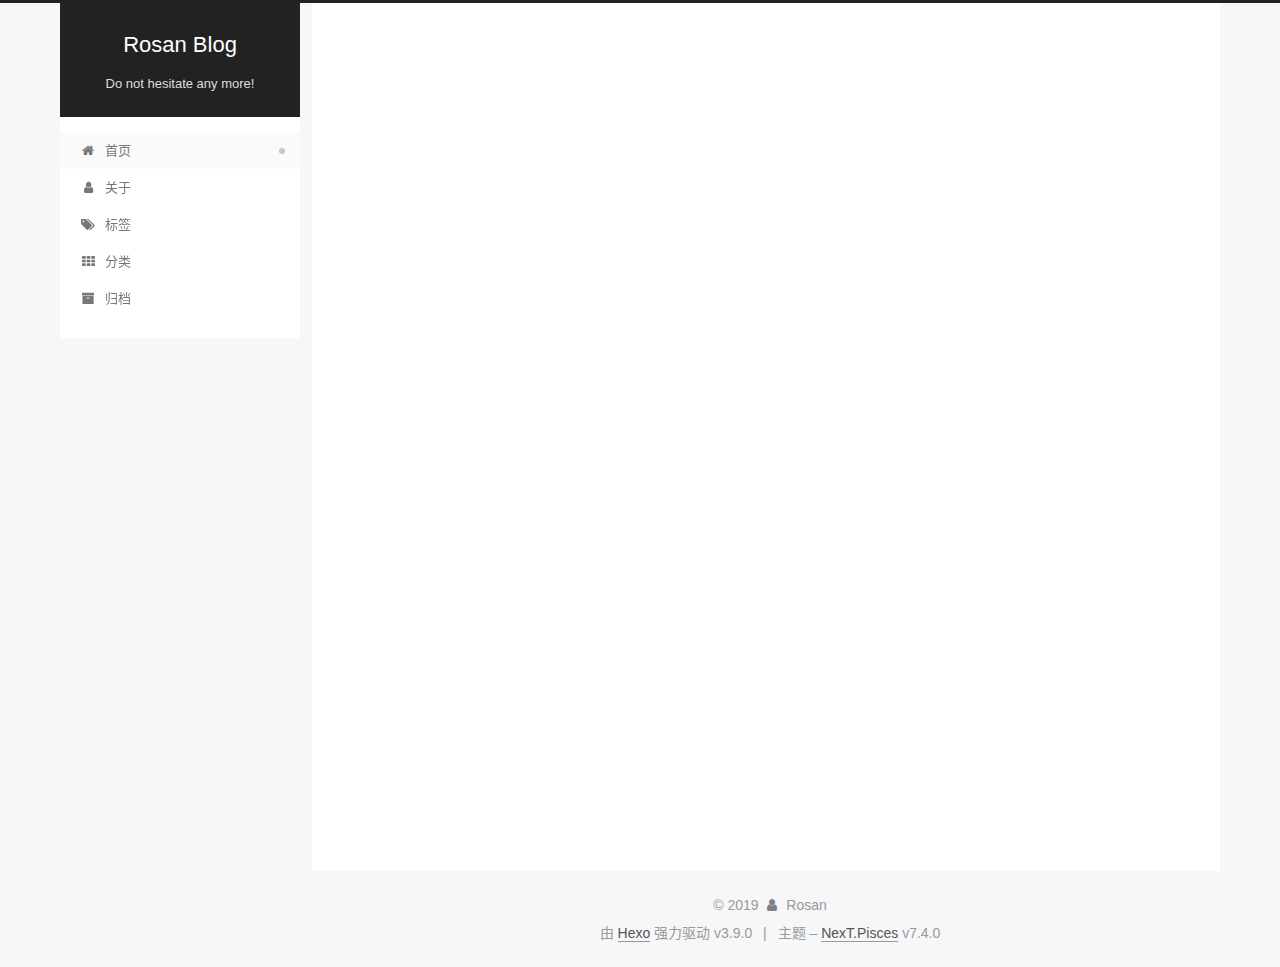
==== commit 27e19751: "Site updated: 2019-09-04 21:01:17" ====
--- a/index.html
+++ b/index.html
@@ -4,7 +4,7 @@
 
 
 
-<html lang="zh-Hans">
+<html lang="zh-CN">
 <head>
   <meta charset="UTF-8">
 <meta name="viewport" content="width=device-width, initial-scale=1, maximum-scale=2">
@@ -47,21 +47,24 @@
     path: '',
     motion: {"enable":true,"async":false,"transition":{"post_block":"fadeIn","post_header":"slideDownIn","post_body":"slideDownIn","coll_header":"slideLeftIn","sidebar":"slideUpIn"}},
     translation: {
-      copy_button: 'Kopieren',
-      copy_success: 'Kopiert',
-      copy_failure: 'Kopieren fehlgeschlagen'
+      copy_button: '复制',
+      copy_success: '复制成功',
+      copy_failure: '复制失败'
     },
     sidebarPadding: 40
   };
 </script>
 
-  <meta property="og:type" content="website">
-<meta property="og:title" content="Hexo">
+  <meta name="description" content="A man full with enthusiasm">
+<meta property="og:type" content="website">
+<meta property="og:title" content="Rosan Blog">
 <meta property="og:url" content="http://yoursite.com/index.html">
-<meta property="og:site_name" content="Hexo">
-<meta property="og:locale" content="zh-Hans">
+<meta property="og:site_name" content="Rosan Blog">
+<meta property="og:description" content="A man full with enthusiasm">
+<meta property="og:locale" content="zh-CN">
 <meta name="twitter:card" content="summary">
-<meta name="twitter:title" content="Hexo">
+<meta name="twitter:title" content="Rosan Blog">
+<meta name="twitter:description" content="A man full with enthusiasm">
   <link rel="canonical" href="http://yoursite.com/">
 
 
@@ -76,7 +79,7 @@
   };
 </script>
 
-  <title>Hexo</title>
+  <title>Rosan Blog</title>
   
 
 
@@ -112,7 +115,7 @@
 
 </head>
 
-<body itemscope itemtype="http://schema.org/WebPage" lang="zh-Hans">
+<body itemscope itemtype="http://schema.org/WebPage" lang="zh-CN">
   <div class="container use-motion">
     <div class="headband"></div>
 
@@ -123,14 +126,16 @@
     <div>
       <a href="/" class="brand" rel="start">
         <span class="logo-line-before"><i></i></span>
-        <span class="site-title">Hexo</span>
+        <span class="site-title">Rosan Blog</span>
         <span class="logo-line-after"><i></i></span>
       </a>
     </div>
+        <p class="site-subtitle">Do not hesitate any more!</p>
+      
   </div>
 
   <div class="site-nav-toggle">
-    <button aria-label="Navigationsleiste an/ausschalten">
+    <button aria-label="切换导航栏">
       <span class="btn-bar"></span>
       <span class="btn-bar"></span>
       <span class="btn-bar"></span>
@@ -150,18 +155,51 @@
       
     
 
-    <a href="/" rel="section"><i class="menu-item-icon fa fa-fw fa-home"></i> <br>Startseite</a>
+    <a href="/" rel="section"><i class="menu-item-icon fa fa-fw fa-home"></i> <br>首页</a>
 
   </li>
       
       
       
         
+        <li class="menu-item menu-item-about">
+      
+    
+
+    <a href="/about/" rel="section"><i class="menu-item-icon fa fa-fw fa-user"></i> <br>关于</a>
+
+  </li>
+      
+      
+      
+        
+        <li class="menu-item menu-item-tags">
+      
+    
+
+    <a href="/tags/" rel="section"><i class="menu-item-icon fa fa-fw fa-tags"></i> <br>标签</a>
+
+  </li>
+      
+      
+      
+        
+        <li class="menu-item menu-item-categories">
+      
+    
+
+    <a href="/categories/" rel="section"><i class="menu-item-icon fa fa-fw fa-th"></i> <br>分类</a>
+
+  </li>
+      
+      
+      
+        
         <li class="menu-item menu-item-archives">
       
     
 
-    <a href="/archives/" rel="section"><i class="menu-item-icon fa fa-fw fa-archive"></i> <br>Archiv</a>
+    <a href="/archives/" rel="section"><i class="menu-item-icon fa fa-fw fa-archive"></i> <br>归档</a>
 
   </li>
   </ul>
@@ -190,16 +228,110 @@
   
   
   <div class="post-block home">
+    <link itemprop="mainEntityOfPage" href="http://yoursite.com/2019/09/04/公众号-测试号开通/">
+
+    <span hidden itemprop="author" itemscope itemtype="http://schema.org/Person">
+      <meta itemprop="name" content="Rosan">
+      <meta itemprop="description" content="A man full with enthusiasm">
+      <meta itemprop="image" content="/images/my_img/head.jpg">
+    </span>
+
+    <span hidden itemprop="publisher" itemscope itemtype="http://schema.org/Organization">
+      <meta itemprop="name" content="Rosan Blog">
+    </span>
+      <header class="post-header">
+        <h1 class="post-title" itemprop="name headline">
+            
+            <a href="/2019/09/04/公众号-测试号开通/" class="post-title-link" itemprop="url">公众号-测试号开通</a>
+          
+        </h1>
+
+        <div class="post-meta">
+            <span class="post-meta-item">
+              <span class="post-meta-item-icon">
+                <i class="fa fa-calendar-o"></i>
+              </span>
+              <span class="post-meta-item-text">发表于</span>
+
+              
+                
+              
+
+              <time title="创建时间：2019-09-04 16:34:46 / 修改时间：17:46:26" itemprop="dateCreated datePublished" datetime="2019-09-04T16:34:46+08:00">2019-09-04</time>
+            </span>
+          
+            
+
+            
+          
+            <span class="post-meta-item">
+              <span class="post-meta-item-icon">
+                <i class="fa fa-folder-o"></i>
+              </span>
+              <span class="post-meta-item-text">分类于</span>
+              
+                <span itemprop="about" itemscope itemtype="http://schema.org/Thing"><a href="/categories/公众号/" itemprop="url" rel="index"><span itemprop="name">公众号</span></a></span>
+
+                
+                
+              
+            </span>
+          
+
+          
+
+        </div>
+      </header>
+
+    
+    
+    
+    <div class="post-body" itemprop="articleBody">
+
+      
+          <p>订阅号的个人账号很多权限没有，而且其他账号主体不容易申请 ，本例使用测试号开发公众号。手机扫描二维码即可登录。appID与appsecret自动生成,后面调用接口时使用，接口配置中的URL需要外网可访问，本例使用内网穿透技术ngrok，Token可由开发者自己定义，用来加密生成签名signature。</p>
+          <!--noindex-->
+          
+            <div class="post-button text-center">
+              <a class="btn" href="/2019/09/04/公众号-测试号开通/#more" rel="contents">
+                阅读全文 &raquo;
+              </a>
+            </div>
+          
+          <!--/noindex-->
+        
+      
+    </div>
+
+    
+    
+    
+      <footer class="post-footer">
+          <div class="post-eof"></div>
+        
+      </footer>
+  </div>
+  
+  
+  
+  </article>
+
+    
+        <article itemscope itemtype="http://schema.org/Article">
+  
+  
+  
+  <div class="post-block home">
     <link itemprop="mainEntityOfPage" href="http://yoursite.com/2019/09/03/hello-world/">
 
     <span hidden itemprop="author" itemscope itemtype="http://schema.org/Person">
-      <meta itemprop="name" content="John Doe">
-      <meta itemprop="description" content="">
-      <meta itemprop="image" content="/images/avatar.gif">
+      <meta itemprop="name" content="Rosan">
+      <meta itemprop="description" content="A man full with enthusiasm">
+      <meta itemprop="image" content="/images/my_img/head.jpg">
     </span>
 
     <span hidden itemprop="publisher" itemscope itemtype="http://schema.org/Organization">
-      <meta itemprop="name" content="Hexo">
+      <meta itemprop="name" content="Rosan Blog">
     </span>
       <header class="post-header">
         <h1 class="post-title" itemprop="name headline">
@@ -213,13 +345,13 @@
               <span class="post-meta-item-icon">
                 <i class="fa fa-calendar-o"></i>
               </span>
-              <span class="post-meta-item-text">Veröffentlicht am</span>
+              <span class="post-meta-item-text">发表于</span>
 
               
                 
               
 
-              <time title="Erstellt: 2019-09-03 21:22:14" itemprop="dateCreated datePublished" datetime="2019-09-03T21:22:14+08:00">2019-09-03</time>
+              <time title="创建时间：2019-09-03 21:22:14" itemprop="dateCreated datePublished" datetime="2019-09-03T21:22:14+08:00">2019-09-03</time>
             </span>
           
 
@@ -235,19 +367,15 @@
 
       
           <p>Welcome to <a href="https://hexo.io/" target="_blank" rel="noopener">Hexo</a>! This is your very first post. Check <a href="https://hexo.io/docs/" target="_blank" rel="noopener">documentation</a> for more info. If you get any problems when using Hexo, you can find the answer in <a href="https://hexo.io/docs/troubleshooting.html" target="_blank" rel="noopener">troubleshooting</a> or you can ask me on <a href="https://github.com/hexojs/hexo/issues" target="_blank" rel="noopener">GitHub</a>.</p>
-<h2 id="Quick-Start"><a href="#Quick-Start" class="headerlink" title="Quick Start"></a>Quick Start</h2><h3 id="Create-a-new-post"><a href="#Create-a-new-post" class="headerlink" title="Create a new post"></a>Create a new post</h3><figure class="highlight bash"><table><tr><td class="gutter"><pre><span class="line">1</span><br></pre></td><td class="code"><pre><span class="line">$ hexo new <span class="string">"My New Post"</span></span><br></pre></td></tr></table></figure>
-
-<p>More info: <a href="https://hexo.io/docs/writing.html" target="_blank" rel="noopener">Writing</a></p>
-<h3 id="Run-server"><a href="#Run-server" class="headerlink" title="Run server"></a>Run server</h3><figure class="highlight bash"><table><tr><td class="gutter"><pre><span class="line">1</span><br></pre></td><td class="code"><pre><span class="line">$ hexo server</span><br></pre></td></tr></table></figure>
-
-<p>More info: <a href="https://hexo.io/docs/server.html" target="_blank" rel="noopener">Server</a></p>
-<h3 id="Generate-static-files"><a href="#Generate-static-files" class="headerlink" title="Generate static files"></a>Generate static files</h3><figure class="highlight bash"><table><tr><td class="gutter"><pre><span class="line">1</span><br></pre></td><td class="code"><pre><span class="line">$ hexo generate</span><br></pre></td></tr></table></figure>
-
-<p>More info: <a href="https://hexo.io/docs/generating.html" target="_blank" rel="noopener">Generating</a></p>
-<h3 id="Deploy-to-remote-sites"><a href="#Deploy-to-remote-sites" class="headerlink" title="Deploy to remote sites"></a>Deploy to remote sites</h3><figure class="highlight bash"><table><tr><td class="gutter"><pre><span class="line">1</span><br></pre></td><td class="code"><pre><span class="line">$ hexo deploy</span><br></pre></td></tr></table></figure>
-
-<p>More info: <a href="https://hexo.io/docs/deployment.html" target="_blank" rel="noopener">Deployment</a></p>
-
+          <!--noindex-->
+          
+            <div class="post-button text-center">
+              <a class="btn" href="/2019/09/03/hello-world/#more" rel="contents">
+                阅读全文 &raquo;
+              </a>
+            </div>
+          
+          <!--/noindex-->
         
       
     </div>
@@ -290,10 +418,10 @@
 
       <ul class="sidebar-nav motion-element">
         <li class="sidebar-nav-toc">
-          Inhaltsverzeichnis
+          文章目录
         </li>
         <li class="sidebar-nav-overview">
-          Übersicht
+          站点概览
         </li>
       </ul>
 
@@ -304,20 +432,62 @@
 
       <div class="site-overview-wrap sidebar-panel">
         <div class="site-author motion-element" itemprop="author" itemscope itemtype="http://schema.org/Person">
-  <p class="site-author-name" itemprop="name">John Doe</p>
-  <div class="site-description" itemprop="description"></div>
+    <img class="site-author-image" itemprop="image"
+      src="/images/my_img/head.jpg"
+      alt="Rosan">
+  <p class="site-author-name" itemprop="name">Rosan</p>
+  <div class="site-description" itemprop="description">A man full with enthusiasm</div>
 </div>
   <nav class="site-state motion-element">
       <div class="site-state-item site-state-posts">
         
           <a href="/archives/">
         
-          <span class="site-state-item-count">1</span>
-          <span class="site-state-item-name">Artikel</span>
+          <span class="site-state-item-count">2</span>
+          <span class="site-state-item-name">日志</span>
         </a>
       </div>
     
+      
+      
+      <div class="site-state-item site-state-categories">
+        
+          
+            <a href="/categories/">
+          
+        
+        <span class="site-state-item-count">1</span>
+        <span class="site-state-item-name">分类</span>
+        </a>
+      </div>
+    
+      
+      
+      <div class="site-state-item site-state-tags">
+        
+          
+            <a href="/tags/">
+          
+        
+        <span class="site-state-item-count">2</span>
+        <span class="site-state-item-name">标签</span>
+        </a>
+      </div>
+    
   </nav>
+  <div class="links-of-author motion-element">
+      <span class="links-of-author-item">
+      
+      
+        
+      
+      
+        
+      
+        <a href="https://weibo.com/u/6472132034" title="微博 &rarr; https://weibo.com/u/6472132034" rel="noopener" target="_blank"><i class="fa fa-fw fa-weibo"></i>微博</a>
+      </span>
+    
+  </div>
 
 
 
@@ -337,11 +507,11 @@
   <span class="with-love" id="animate">
     <i class="fa fa-user"></i>
   </span>
-  <span class="author" itemprop="copyrightHolder">John Doe</span>
+  <span class="author" itemprop="copyrightHolder">Rosan</span>
 </div>
-  <div class="powered-by">Erstellt mit  <a href="https://hexo.io" class="theme-link" rel="noopener" target="_blank">Hexo</a> v3.9.0</div>
+  <div class="powered-by">由 <a href="https://hexo.io" class="theme-link" rel="noopener" target="_blank">Hexo</a> 强力驱动 v3.9.0</div>
   <span class="post-meta-divider">|</span>
-  <div class="theme-info">Design – <a href="https://theme-next.org" class="theme-link" rel="noopener" target="_blank">NexT.Pisces</a> v7.4.0</div>
+  <div class="theme-info">主题 – <a href="https://theme-next.org" class="theme-link" rel="noopener" target="_blank">NexT.Pisces</a> v7.4.0</div>
 
         
 
--- a/css/main.css
+++ b/css/main.css
@@ -151,7 +151,7 @@
   color: #fff;
 }
 body {
-  background: #fff;
+  background: #f5f7f9;
   color: #555;
   font-family: 'Lato', "PingFang SC", "Microsoft YaHei", sans-serif;
   font-size: 1em;
@@ -355,30 +355,30 @@
 .header-inner {
   margin: 0 auto;
   padding: 100px 0 70px;
-  width: 700px;
+  width: calc(100% - 20px);
 }
 @media (min-width: 1200px) {
   .container .header-inner {
-    width: 800px;
+    width: 1160px;
   }
 }
 @media (min-width: 1600px) {
   .container .header-inner {
-    width: 900px;
+    width: 73%;
   }
 }
 .main-inner {
   margin: 0 auto;
-  width: 700px;
+  width: calc(100% - 20px);
 }
 @media (min-width: 1200px) {
   .container .main-inner {
-    width: 800px;
+    width: 1160px;
   }
 }
 @media (min-width: 1600px) {
   .container .main-inner {
-    width: 900px;
+    width: 73%;
   }
 }
 .footer {
@@ -387,16 +387,16 @@
 .footer-inner {
   box-sizing: border-box;
   margin: 0 auto;
-  width: 700px;
+  width: calc(100% - 20px);
 }
 @media (min-width: 1200px) {
   .container .footer-inner {
-    width: 800px;
+    width: 1160px;
   }
 }
 @media (min-width: 1600px) {
   .container .footer-inner {
-    width: 900px;
+    width: 73%;
   }
 }
 pre,
@@ -825,10 +825,10 @@
   color: #d9534f;
 }
 .btn {
-  background: #222;
-  border: 2px solid #222;
-  border-radius: 0;
-  color: #fff;
+  background: #fff;
+  border: 2px solid #555;
+  border-radius: 2px;
+  color: #555;
   display: inline-block;
   font-size: 0.875em;
   line-height: 2;
@@ -840,9 +840,9 @@
   transition-property: background-color;
 }
 .btn:hover {
-  background: #fff;
+  background: #222;
   border-color: #222;
-  color: #222;
+  color: #fff;
 }
 .btn + .btn {
   margin: 0 0 8px 8px;
@@ -948,9 +948,9 @@
   margin: 0.1em 0.2em;
 }
 .comment-button-group .comment-button.active {
-  background: #fff;
+  background: #222;
   border-color: #222;
-  color: #222;
+  color: #fff;
 }
 .comment-position {
   display: none;
@@ -977,7 +977,7 @@
   cursor: pointer;
   font-size: 12px;
   left: 30px;
-  opacity: 1;
+  opacity: 0.6;
   padding: 0 6px;
   position: fixed;
   text-align: center;
@@ -992,10 +992,10 @@
   display: none;
 }
 .back-to-top:hover {
-  color: #87daff;
+  color: #fc6423;
 }
 .back-to-top.back-to-top-on {
-  bottom: 19px;
+  bottom: 30px;
 }
 @media (max-width: 991px) {
   .back-to-top {
@@ -1049,7 +1049,7 @@
   vertical-align: top;
 }
 .site-subtitle {
-  color: #999;
+  color: #ddd;
   font-size: 0.8125em;
   margin-top: 10px;
 }
@@ -1640,23 +1640,23 @@
   display: inline-block;
 }
 .site-author-image {
-  border: 2px solid #333;
+  border: 1px solid #eee;
   display: block;
   height: auto;
   margin: 0 auto;
-  max-width: 96px;
+  max-width: 120px;
   padding: 2px;
 }
 .site-author-name {
-  color: #f5f5f5;
-  font-weight: normal;
-  margin: 5px 0 0;
+  color: #222;
+  font-weight: 600;
+  margin: 0;
   text-align: center;
 }
 .site-description {
   color: #999;
-  font-size: 1em;
-  margin-top: 5px;
+  font-size: 0.8125em;
+  margin-top: 0;
   text-align: center;
 }
 .links-of-author {
@@ -1673,7 +1673,7 @@
 }
 .links-of-author a::before,
 .links-of-author span.exturl::before {
-  background: #feff42;
+  background: #8ff678;
   border-radius: 50%;
   content: ' ';
   display: inline-block;
@@ -1770,14 +1770,14 @@
   margin-left: 10px;
 }
 .sidebar-nav li:hover {
-  color: #f5f5f5;
+  color: #fc6423;
 }
 .sidebar-nav .sidebar-nav-active {
-  border-bottom-color: #87daff;
-  color: #87daff;
+  border-bottom-color: #fc6423;
+  color: #fc6423;
 }
 .sidebar-nav .sidebar-nav-active:hover {
-  color: #87daff;
+  color: #fc6423;
 }
 .sidebar-panel {
   display: none;
@@ -1818,7 +1818,7 @@
   margin-top: 0;
 }
 .sidebar-toggle:hover .sidebar-toggle-line {
-  background: #87daff;
+  background: #fc6423;
 }
 .post-toc-wrap {
   overflow-x: hidden;
@@ -1840,13 +1840,13 @@
   transition-delay: 0s;
   transition-duration: 0.2s;
   transition-timing-function: ease-in-out;
-  border-bottom-color: #555;
-  color: #999;
+  border-bottom-color: #ccc;
+  color: #666;
   transition-property: all;
 }
 .post-toc ol a:hover {
-  border-bottom-color: #ccc;
-  color: #ccc;
+  border-bottom-color: #000;
+  color: #000;
 }
 .post-toc .nav-item {
   overflow: hidden;
@@ -1867,14 +1867,14 @@
   display: block;
 }
 .post-toc .nav .active > a {
-  border-bottom-color: #87daff;
-  color: #87daff;
+  border-bottom-color: #fc6423;
+  color: #fc6423;
 }
 .post-toc .nav .active-current > a {
-  color: #87daff;
+  color: #fc6423;
 }
 .post-toc .nav .active-current > a:hover {
-  color: #87daff;
+  color: #fc6423;
 }
 .site-state {
   display: flex;
@@ -1886,7 +1886,7 @@
   white-space: nowrap;
 }
 .site-state-item {
-  border-left: 1px solid #333;
+  border-left: 1px solid #eee;
   padding: 0 15px;
 }
 .site-state-item:first-child {
@@ -1898,13 +1898,13 @@
 .site-state-item-count {
   color: inherit;
   display: block;
-  font-size: 1.25em;
+  font-size: 1em;
   font-weight: 600;
   text-align: center;
 }
 .site-state-item-name {
-  color: inherit;
-  font-size: 0.875em;
+  color: #999;
+  font-size: 0.8125em;
 }
 .footer {
   color: #999;
@@ -2186,130 +2186,367 @@
 .tag-cloud a:hover {
   color: #222 !important;
 }
+.header {
+  margin: 0 auto;
+  position: relative;
+  width: calc(100% - 20px);
+}
+@media (min-width: 1200px) {
+  .header {
+    width: 1160px;
+  }
+}
+@media (min-width: 1600px) {
+  .header {
+    width: 73%;
+  }
+}
+@media (max-width: 991px) {
+  .header {
+    width: auto;
+  }
+}
+.header-inner {
+  background: #fff;
+  border-radius: initial;
+  box-shadow: initial;
+  overflow: hidden;
+  padding: 0;
+  position: absolute;
+  top: 0;
+  width: 240px;
+}
+@media (min-width: 1200px) {
+  .container .header-inner {
+    width: 240px;
+  }
+}
+@media (max-width: 991px) {
+  .header-inner {
+    border-radius: initial;
+    position: relative;
+    width: auto;
+  }
+}
+.main::before,
+.main::after {
+  content: ' ';
+  display: table;
+}
+.main::after {
+  clear: both;
+}
+@media (max-width: 991px) {
+  .container .main-inner {
+    width: auto;
+  }
+}
+.content-wrap {
+  background: #fff;
+  border-radius: initial;
+  box-shadow: initial;
+  box-sizing: border-box;
+  float: right;
+  min-height: 700px;
+  padding: 40px;
+  width: calc(100% - 252px);
+}
+@media (min-width: 768px) and (max-width: 991px) {
+  .content-wrap {
+    border-radius: initial;
+    padding: 20px;
+    width: 100%;
+  }
+}
 @media (max-width: 767px) {
-  .header-inner,
-  .container .main-inner,
+  .content-wrap {
+    border-radius: initial;
+    min-height: auto;
+    padding: 20px;
+    width: 100%;
+  }
+}
+.sidebar {
+  background: #f5f7f9;
+  box-shadow: none;
+  float: left;
+  position: static;
+  width: 240px;
+}
+@media (max-width: 991px) {
+  .sidebar {
+    display: none;
+  }
+}
+.sidebar-toggle {
+  display: none;
+}
+.footer-inner {
+  padding-left: 260px;
+}
+@media (max-width: 991px) {
   .footer-inner {
+    padding: 0;
     width: auto;
   }
 }
-@media (max-width: 767px) {
-  .header-inner {
-    padding: 50px 0 35px;
-  }
-}
-embed {
-  display: block;
-  margin: 0 auto 25px auto;
-}
-.custom-logo .site-meta-headline {
-  text-align: center;
-}
-.custom-logo .brand {
+.back-to-top {
+  left: auto;
+  right: 30px;
+}
+@media (max-width: 991px) {
+  .back-to-top {
+    right: 20px;
+  }
+}
+.site-brand-container {
+  position: relative;
+}
+.site-meta {
+  background: #222;
+  color: #fff;
+  padding: 20px 0;
+}
+@media (max-width: 991px) {
+  .site-meta {
+    box-shadow: 0 0 16px rgba(0,0,0,0.5);
+  }
+}
+.brand {
   background: none;
-}
-.custom-logo .site-title {
-  color: #222;
-  margin: 10px auto 0;
-}
-.custom-logo .site-title a {
-  border: 0;
+  padding: 0;
+}
+.brand:hover {
+  color: #fff;
+}
+.site-subtitle {
+  font-weight: initial;
+  margin: 10px 10px 0;
 }
 .custom-logo-image {
-  background: #fff;
-  margin: 0 auto;
-  max-width: 150px;
-  padding: 5px;
-}
-@media (max-width: 767px) {
+  margin-top: 20px;
+}
+@media (max-width: 991px) {
+  .custom-logo-image {
+    display: none;
+  }
+}
+.site-nav-toggle {
+  left: 20px;
+  top: 50%;
+  transform: translateY(-50%);
+}
+@media (min-width: 768px) and (max-width: 991px) {
+  .site-nav-toggle {
+    display: block;
+  }
+}
+.site-nav {
+  border-top: none;
+}
+@media (min-width: 768px) and (max-width: 991px) {
   .site-nav {
-    background: #fff;
-    border-bottom: 1px solid #ddd;
-    left: 0;
-    margin: 0;
-    padding: 0;
-    width: 100%;
-    z-index: 1030;
-  }
-}
-.site-nav-toggle {
-  top: 50px;
-}
-@media (max-width: 767px) {
-  .menu {
-    text-align: left;
+    display: none;
   }
 }
 .menu-item-active a,
 .menu .menu-item a:hover,
 .menu .menu-item span.exturl:hover {
-  border-bottom-color: #222;
-  color: #222;
-}
-@media (max-width: 767px) {
-  .menu-item-active a,
-  .menu .menu-item a:hover,
-  .menu .menu-item span.exturl:hover {
-    border-bottom: 1px dotted #ddd;
-  }
-}
-@media (max-width: 767px) {
-  .menu .menu-item {
-    display: block;
-    margin: 0 10px;
-    vertical-align: top;
-  }
-}
-.menu .menu-item .badge {
-  background-color: #eee;
-  display: inline-block;
-  font-weight: 700;
-  line-height: 1;
-  margin-left: 5px;
-  padding: 1px 4px;
-  text-align: center;
-  white-space: nowrap;
-}
-@media (max-width: 767px) {
-  .menu .menu-item .badge {
-    float: right;
-    margin: 0.35em 0 0 0;
-  }
-}
-@media (max-width: 767px) {
-  .menu .menu-item br {
-    display: none;
-  }
-}
-@media (max-width: 767px) {
-  .menu .menu-item a,
-  .menu .menu-item span.exturl {
-    padding: 5px 10px;
-  }
+  background: #f9f9f9;
+  border-bottom-color: #fff;
+}
+.menu-item-active a::after,
+.menu .menu-item a:hover::after,
+.menu .menu-item span.exturl:hover::after {
+  background-color: #bbb;
+  border-radius: 50%;
+  content: ' ';
+  height: 6px;
+  margin-top: -3px;
+  position: absolute;
+  right: 15px;
+  top: 50%;
+  width: 6px;
+}
+.menu .menu-item {
+  display: block;
+  margin: 0;
+}
+.menu .menu-item a,
+.menu .menu-item span.exturl {
+  box-sizing: border-box;
+  line-height: inherit;
+  padding: 5px 20px;
+  position: relative;
+  text-align: left;
+  transition-property: background-color;
+  transition-delay: 0s;
+  transition-duration: 0.2s;
+  transition-timing-function: ease-in-out;
 }
 @media (hover: none) {
   .menu .menu-item a:hover,
   .menu .menu-item span.exturl:hover {
-    border-bottom-color: transparent !important;
-  }
-}
-@media (min-width: 768px) and (max-width: 991px) {
-  .menu .menu-item .fa {
-    width: 100%;
-  }
-}
-@media (min-width: 992px) {
-  .menu .menu-item .fa {
-    width: 100%;
-  }
+    background: none;
+  }
+}
+.menu .menu-item .badge {
+  background-color: #ccc;
+  border-radius: 10px;
+  color: #fff;
+  display: inline-block;
+  float: right;
+  font-weight: 700;
+  line-height: 1;
+  margin: 0.35em 0 0 0;
+  padding: 2px 5px;
+  text-align: center;
+  text-shadow: 1px 1px 0 rgba(0,0,0,0.1);
+  vertical-align: middle;
+  white-space: nowrap;
+}
+.menu .menu-item br {
+  display: none;
+}
+.btn-bar {
+  background-color: #fff;
+}
+.sub-menu {
+  background: #fff;
+  border-bottom: 1px solid #ddd;
+  margin: 0;
+  padding: 6px 0;
+}
+.sub-menu .menu-item {
+  display: inline-block;
+}
+.sub-menu .menu-item a,
+.sub-menu .menu-item span.exturl {
+  margin: 5px 10px;
+  padding: initial;
+}
+.sub-menu .menu-item a:hover,
+.sub-menu .menu-item span.exturl:hover {
+  background: initial;
+  color: #fc6423;
+}
+.sub-menu .menu-item-active a {
+  background: #fff;
+  border-bottom-color: #fc6423;
+  color: #fc6423;
+}
+.sub-menu .menu-item-active a:hover {
+  background: #fff;
+  border-bottom-color: #fc6423;
+}
+.sub-menu .menu-item-active a::after {
+  content: initial;
 }
 .sidebar {
-  left: -320px;
-}
-.sidebar.sidebar-active {
-  left: 0;
-}
-.sidebar {
-  transition: all 0.4s;
-  width: 320px;
-}
+  bottom: auto;
+  right: auto;
+}
+.sidebar a,
+.sidebar span.exturl {
+  color: #555;
+}
+.sidebar a:hover,
+.sidebar span.exturl:hover {
+  border-bottom-color: #222;
+  color: #222;
+}
+.sidebar-inner {
+  background: #fff;
+  border-radius: initial;
+  box-shadow: initial;
+  box-sizing: border-box;
+  color: #555;
+  width: 240px;
+  opacity: 0;
+}
+.sidebar-inner.affix {
+  position: fixed;
+  top: 12px;
+}
+.sidebar-inner.affix-bottom {
+  position: absolute;
+}
+.site-author::before,
+.site-author::after {
+  content: ' ';
+  display: table;
+}
+.site-author::after {
+  clear: both;
+}
+.site-state-item {
+  padding: 0 10px;
+}
+.feed-link,
+.chat {
+  border-bottom: 1px dotted #ccc;
+  border-top: 1px dotted #ccc;
+  text-align: center;
+}
+.feed-link a,
+.chat a {
+  border: 0;
+  color: #fc6423;
+  display: block;
+}
+.feed-link a:hover,
+.chat a:hover {
+  background: none;
+  border: 0;
+  color: #e34603;
+}
+.feed-link a:hover .fa,
+.chat a:hover .fa {
+  color: #e34603;
+}
+.links-of-author {
+  display: flex;
+  flex-wrap: wrap;
+  justify-content: center;
+}
+.links-of-author-item {
+  margin: 5px 0 0;
+  width: 50%;
+}
+.links-of-author-item a,
+.links-of-author-item span.exturl {
+  box-sizing: border-box;
+  display: inline-block;
+  margin-bottom: 0;
+  margin-right: 0;
+  max-width: 216px;
+  overflow: hidden;
+  padding: 0 5px;
+  text-overflow: ellipsis;
+  white-space: nowrap;
+}
+.links-of-author-item a,
+.links-of-author-item span.exturl {
+  border-bottom: none;
+  display: block;
+  text-decoration: none;
+}
+.links-of-author-item a::before,
+.links-of-author-item span.exturl::before {
+  display: none;
+}
+.links-of-author-item a:hover,
+.links-of-author-item span.exturl:hover {
+  background: #eee;
+  border-radius: 4px;
+}
+.links-of-author-item .fa {
+  margin-right: 2px;
+}
+.links-of-blogroll {
+  padding: 3px 0 0;
+  text-align: center;
+}
+.links-of-blogroll-item {
+  padding: 0;
+}
